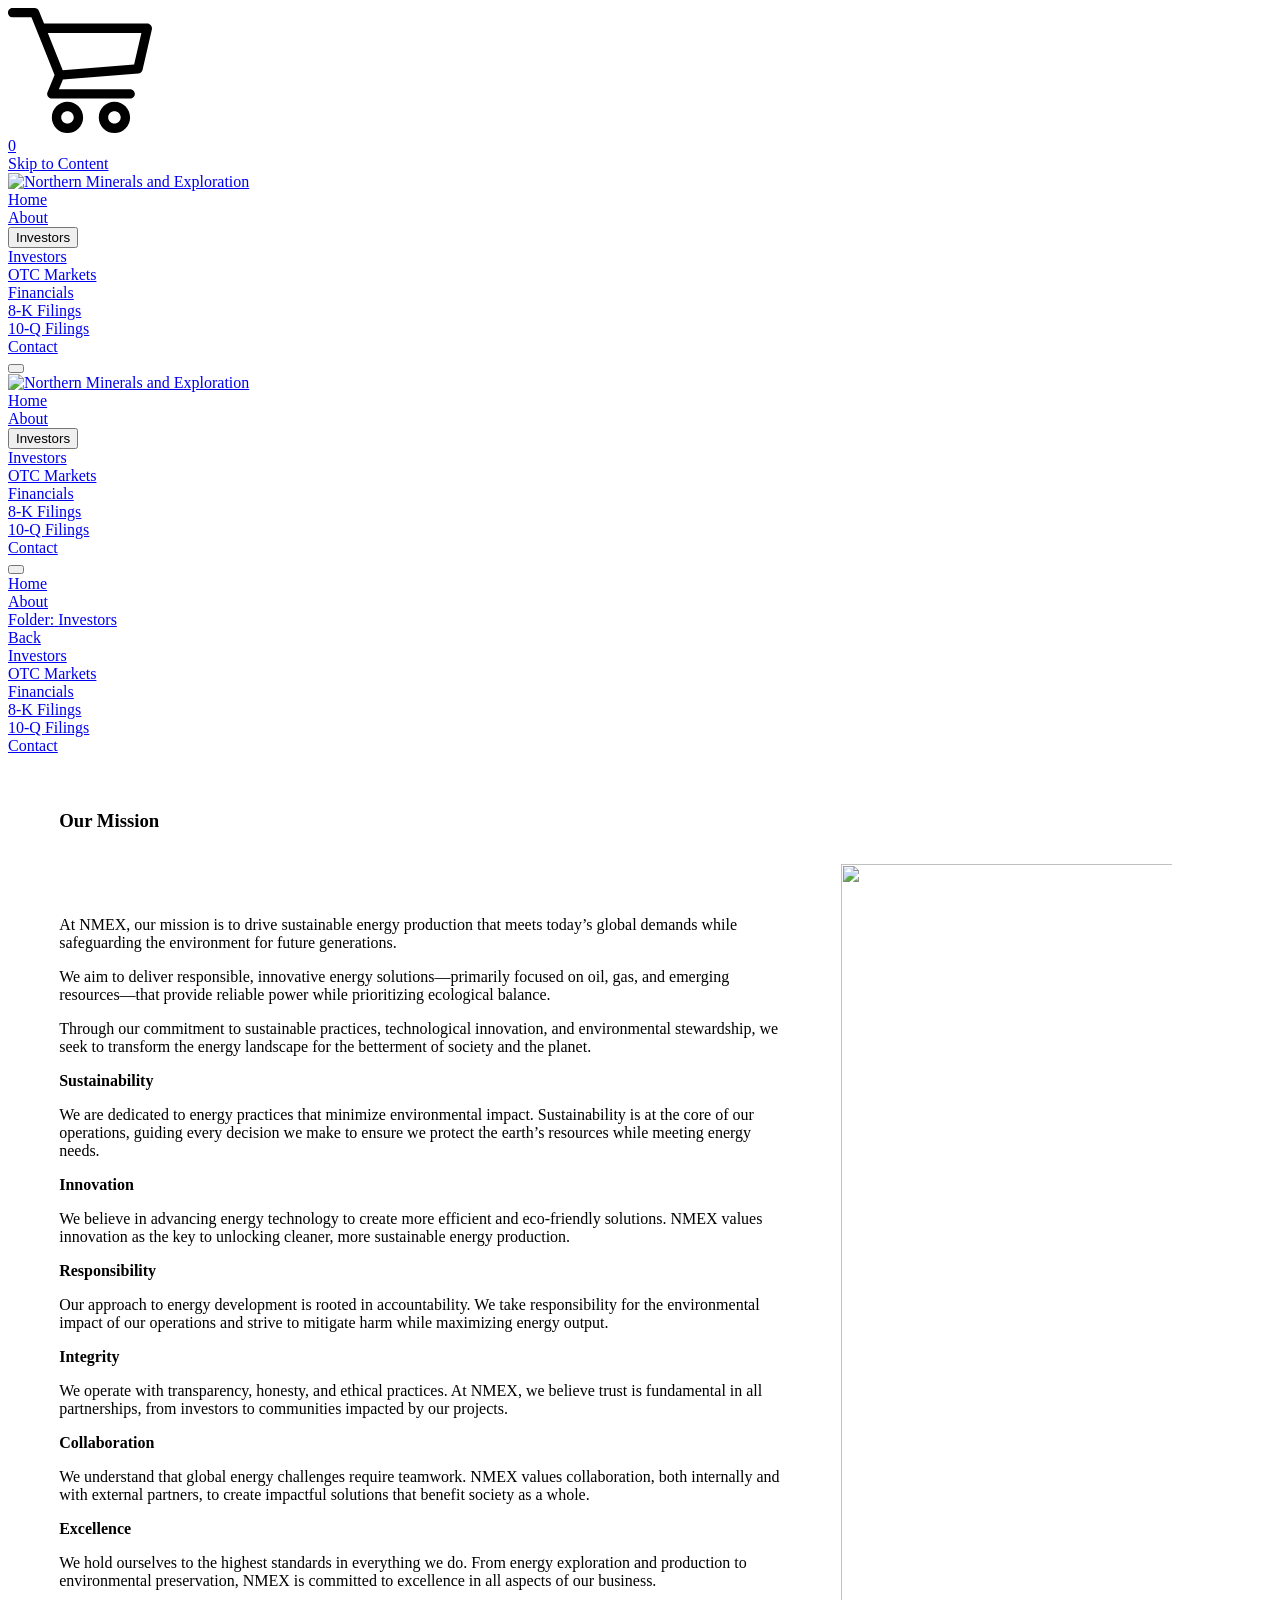
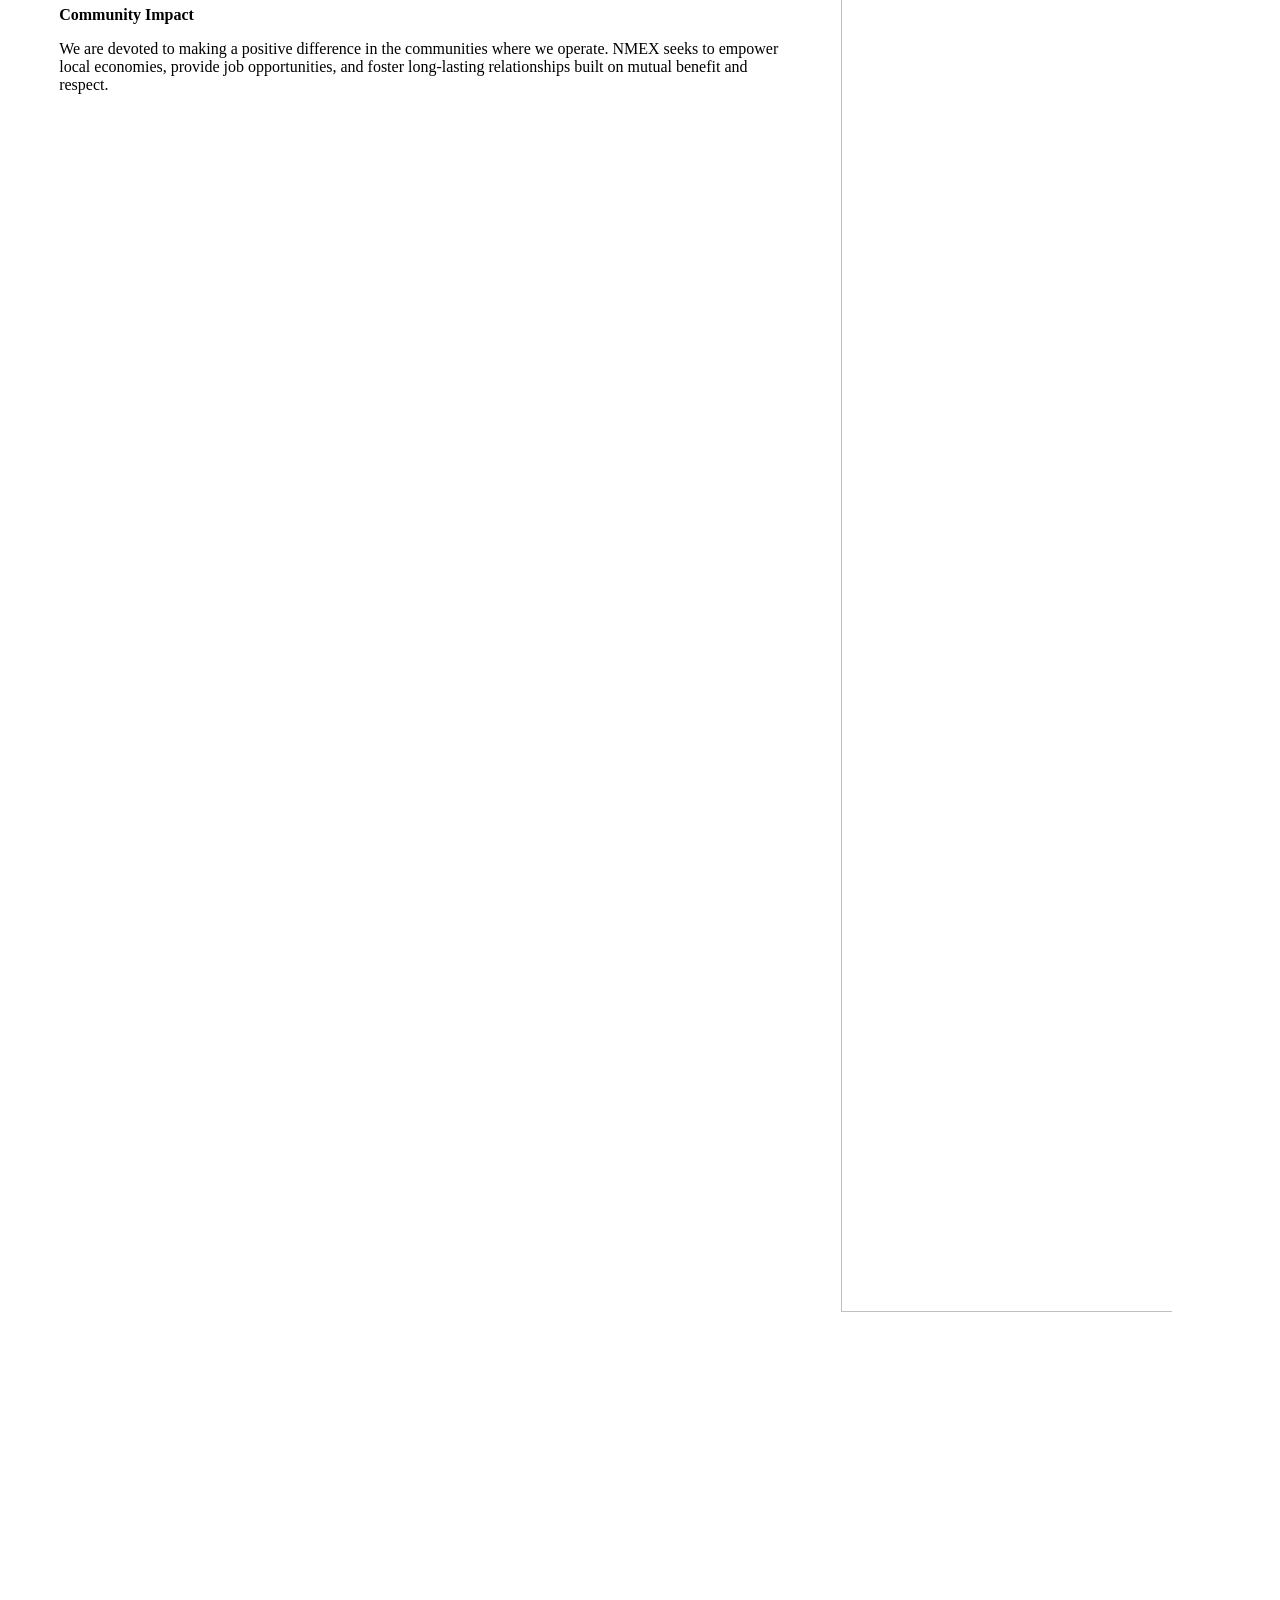
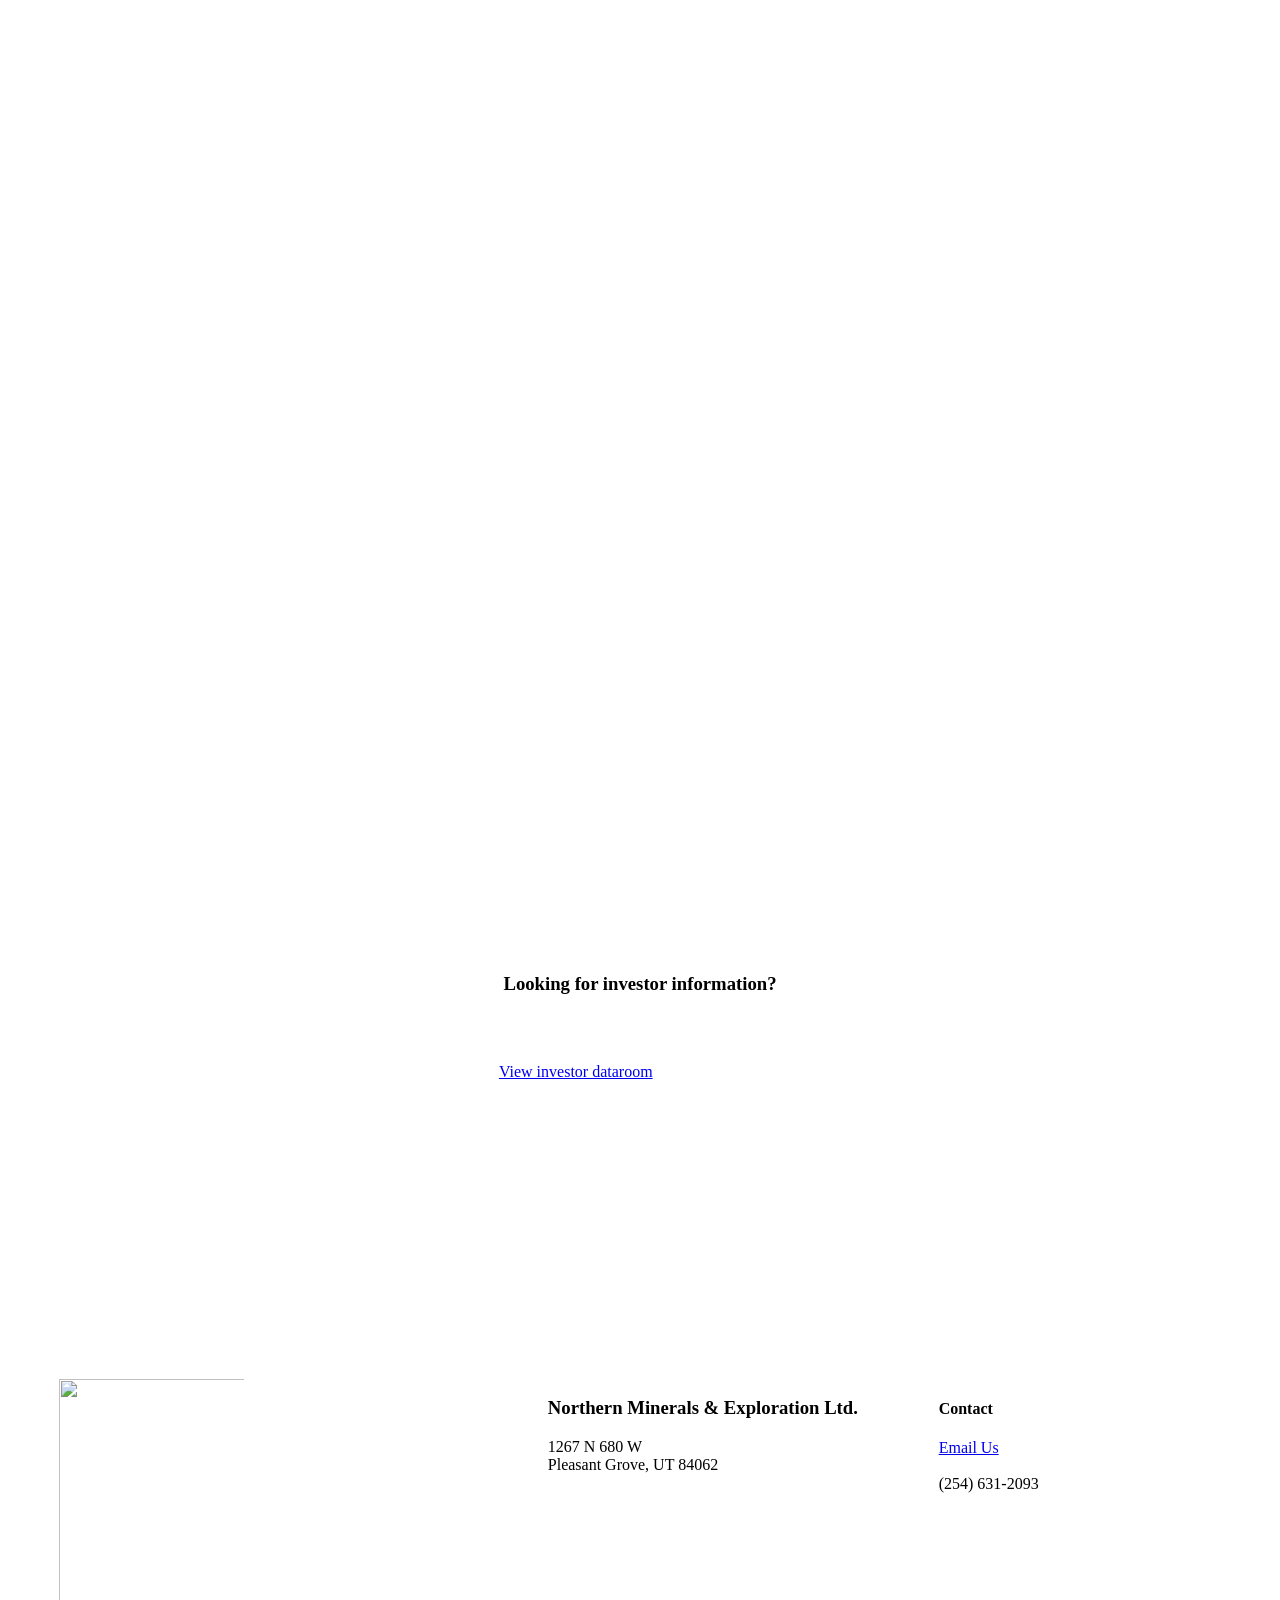
==== about.html @ 38fc2f66 "First commit" ====
<!doctype html>
<html xmlns:og="http://opengraphprotocol.org/schema/" xmlns:fb="http://www.facebook.com/2008/fbml" lang="en-US"  >
  <head>
    <meta http-equiv="X-UA-Compatible" content="IE=edge,chrome=1">
    <meta name="viewport" content="width=device-width, initial-scale=1">
    <!-- This is Squarespace. --><!-- chicory-hyperboloid-29tn -->
<base href="">
<meta charset="utf-8" />
<title>About &mdash; Northern Minerals and Exploration</title>
<meta http-equiv="Accept-CH" content="Sec-CH-UA-Platform-Version, Sec-CH-UA-Model" /><link rel="icon" type="image/x-icon" href="https://assets.squarespace.com/universal/default-favicon.ico"/>
<link rel="canonical" href="about.html"/>
<meta property="og:site_name" content="Northern Minerals and Exploration"/>
<meta property="og:title" content="About &mdash; Northern Minerals and Exploration"/>
<meta property="og:url" content="https://www.northernmineralsandexploration.com/about"/>
<meta property="og:type" content="website"/>
<meta itemprop="name" content="About — Northern Minerals and Exploration"/>
<meta itemprop="url" content="https://www.northernmineralsandexploration.com/about"/>
<meta name="twitter:title" content="About — Northern Minerals and Exploration"/>
<meta name="twitter:url" content="https://www.northernmineralsandexploration.com/about"/>
<meta name="twitter:card" content="summary"/>
<meta name="description" content="" />
<link rel="preconnect" href="https://images.squarespace-cdn.com">
<link rel="preconnect" href="https://fonts.gstatic.com" crossorigin>
<link rel="stylesheet" href="https://fonts.googleapis.com/css2?family=Poppins:ital,wght@0,400;0,700;1,400;1,700&family=Manrope:ital,wght@0,500;0,700"><script type="text/javascript" crossorigin="anonymous" defer="true" nomodule="nomodule" src="https://assets.squarespace.com/@sqs/polyfiller/1.6/legacy.js"></script>
<script type="text/javascript" crossorigin="anonymous" defer="true" src="https://assets.squarespace.com/@sqs/polyfiller/1.6/modern.js"></script>
<script data-name="static-context">Static = window.Static || {}; Static.SQUARESPACE_CONTEXT = {"betaFeatureFlags":["override_block_styles","campaigns_thumbnail_layout","i18n_beta_website_locales","supports_versioned_template_assets","nested_categories","enable_form_submission_trigger","output_template_css_assets","new_stacked_index","scripts_defer","marketing_landing_page","campaigns_import_discounts","campaigns_new_image_layout_picker","enable_modernized_pdp_m3_layout_ux","member_areas_feature","enable_modernized_pdp_m3_fluid","campaigns_table_v2","commerce_product_payment_plan_editing","contacts_and_campaigns_redesign","campaigns_discount_section_in_blasts","marketing_automations","modernized-pdp-m2-enabled","campaigns_merch_state","campaigns_discount_section_in_automations"],"facebookAppId":"314192535267336","facebookApiVersion":"v6.0","rollups":{"squarespace-announcement-bar":{"js":"//assets.squarespace.com/universal/scripts-compressed/announcement-bar-0d42d1862159c4e6-min.en-US.js"},"squarespace-audio-player":{"css":"//assets.squarespace.com/universal/styles-compressed/audio-player-b05f5197a871c566-min.en-US.css","js":"//assets.squarespace.com/universal/scripts-compressed/audio-player-5b804831f1e69672-min.en-US.js"},"squarespace-blog-collection-list":{"css":"//assets.squarespace.com/universal/styles-compressed/blog-collection-list-b4046463b72f34e2-min.en-US.css","js":"//assets.squarespace.com/universal/scripts-compressed/blog-collection-list-d5bd5d2a1524b858-min.en-US.js"},"squarespace-calendar-block-renderer":{"css":"//assets.squarespace.com/universal/styles-compressed/calendar-block-renderer-c3fef2a497c8e56b-min.en-US.css","js":"//assets.squarespace.com/universal/scripts-compressed/calendar-block-renderer-eb449d66ffd023be-min.en-US.js"},"squarespace-chartjs-helpers":{"css":"//assets.squarespace.com/universal/styles-compressed/chartjs-helpers-96b256171ee039c1-min.en-US.css","js":"//assets.squarespace.com/universal/scripts-compressed/chartjs-helpers-0f6610ea3f198027-min.en-US.js"},"squarespace-comments":{"css":"//assets.squarespace.com/universal/styles-compressed/comments-1909adba615d1267-min.en-US.css","js":"//assets.squarespace.com/universal/scripts-compressed/comments-22e133c4dc8842c4-min.en-US.js"},"squarespace-custom-css-popup":{"css":"//assets.squarespace.com/universal/styles-compressed/custom-css-popup-f387ac693a6f379a-min.en-US.css","js":"//assets.squarespace.com/universal/scripts-compressed/custom-css-popup-c462f0abc4c9779c-min.en-US.js"},"squarespace-dialog":{"css":"//assets.squarespace.com/universal/styles-compressed/dialog-86aacd645d83874c-min.en-US.css","js":"//assets.squarespace.com/universal/scripts-compressed/dialog-f53da749b97dee38-min.en-US.js"},"squarespace-events-collection":{"css":"//assets.squarespace.com/universal/styles-compressed/events-collection-c3fef2a497c8e56b-min.en-US.css","js":"//assets.squarespace.com/universal/scripts-compressed/events-collection-36e982b07d060c96-min.en-US.js"},"squarespace-form-rendering-utils":{"js":"//assets.squarespace.com/universal/scripts-compressed/form-rendering-utils-2034576bee2ca374-min.en-US.js"},"squarespace-forms":{"css":"//assets.squarespace.com/universal/styles-compressed/forms-0afd3c6ac30bbab1-min.en-US.css","js":"//assets.squarespace.com/universal/scripts-compressed/forms-93a072eb173475ab-min.en-US.js"},"squarespace-gallery-collection-list":{"css":"//assets.squarespace.com/universal/styles-compressed/gallery-collection-list-b4046463b72f34e2-min.en-US.css","js":"//assets.squarespace.com/universal/scripts-compressed/gallery-collection-list-9f7aecddb0723bd7-min.en-US.js"},"squarespace-image-zoom":{"css":"//assets.squarespace.com/universal/styles-compressed/image-zoom-b4046463b72f34e2-min.en-US.css","js":"//assets.squarespace.com/universal/scripts-compressed/image-zoom-52dbe9048953f4ac-min.en-US.js"},"squarespace-pinterest":{"css":"//assets.squarespace.com/universal/styles-compressed/pinterest-b4046463b72f34e2-min.en-US.css","js":"//assets.squarespace.com/universal/scripts-compressed/pinterest-62ef3cd44d2c3736-min.en-US.js"},"squarespace-popup-overlay":{"css":"//assets.squarespace.com/universal/styles-compressed/popup-overlay-b742b752f5880972-min.en-US.css","js":"//assets.squarespace.com/universal/scripts-compressed/popup-overlay-b63a4b86cd036d89-min.en-US.js"},"squarespace-product-quick-view":{"css":"//assets.squarespace.com/universal/styles-compressed/product-quick-view-0afd3c6ac30bbab1-min.en-US.css","js":"//assets.squarespace.com/universal/scripts-compressed/product-quick-view-e45ff32cd19a63a1-min.en-US.js"},"squarespace-products-collection-item-v2":{"css":"//assets.squarespace.com/universal/styles-compressed/products-collection-item-v2-b4046463b72f34e2-min.en-US.css","js":"//assets.squarespace.com/universal/scripts-compressed/products-collection-item-v2-c2ab0e31b1585540-min.en-US.js"},"squarespace-products-collection-list-v2":{"css":"//assets.squarespace.com/universal/styles-compressed/products-collection-list-v2-b4046463b72f34e2-min.en-US.css","js":"//assets.squarespace.com/universal/scripts-compressed/products-collection-list-v2-c476cb19fc080a16-min.en-US.js"},"squarespace-search-page":{"css":"//assets.squarespace.com/universal/styles-compressed/search-page-90a67fc09b9b32c6-min.en-US.css","js":"//assets.squarespace.com/universal/scripts-compressed/search-page-ceba448b3f1e31a7-min.en-US.js"},"squarespace-search-preview":{"js":"//assets.squarespace.com/universal/scripts-compressed/search-preview-5f4cebfd0bfdcca2-min.en-US.js"},"squarespace-simple-liking":{"css":"//assets.squarespace.com/universal/styles-compressed/simple-liking-701bf8bbc05ec6aa-min.en-US.css","js":"//assets.squarespace.com/universal/scripts-compressed/simple-liking-a5d16f553c1269c6-min.en-US.js"},"squarespace-social-buttons":{"css":"//assets.squarespace.com/universal/styles-compressed/social-buttons-95032e5fa98e47a5-min.en-US.css","js":"//assets.squarespace.com/universal/scripts-compressed/social-buttons-47746ee59e9cf20f-min.en-US.js"},"squarespace-tourdates":{"css":"//assets.squarespace.com/universal/styles-compressed/tourdates-b4046463b72f34e2-min.en-US.css","js":"//assets.squarespace.com/universal/scripts-compressed/tourdates-20b473f1d1e43c1d-min.en-US.js"},"squarespace-website-overlays-manager":{"css":"//assets.squarespace.com/universal/styles-compressed/website-overlays-manager-07ea5a4e004e6710-min.en-US.css","js":"//assets.squarespace.com/universal/scripts-compressed/website-overlays-manager-62ad7f8ae9b90855-min.en-US.js"}},"pageType":2,"website":{"id":"66ec58be18a2627b0cc441a0","captchaSettings":{"enabledForDonations":false},"cloneable":false,"contentModifiedOn":1726768631908,"formattingLocale":"en-US","fullSiteTitle":"About \u2014 Northern Minerals and Exploration","identifier":"chicory-hyperboloid-29tn","imageMetadataProcessingEnabled":false,"isHstsEnabled":true,"language":"en-US","location":{},"logoImageId":"66fdac9ecc205c594be2e46f","primaryDomain":"www.northernmineralsandexploration.com","screenshotId":"00bce755cc8744d9af414bc3bd02abe5088a3a8947c8690e238c19d76e3d2222","shareButtonOptions":{"2":true,"7":true,"4":true,"8":true,"6":true,"3":true,"1":true},"showOwnerLogin":false,"siteStatus":{},"siteTitle":"Northern Minerals and Exploration","sslSetting":3,"timeZone":"America/Chicago","translationLocale":"en-US","typekitId":"","websiteType":4,"hasBeenCloneable":false,"statsMigrated":false,"authenticUrl":"https://www.northernmineralsandexploration.com","baseUrl":"https://www.northernmineralsandexploration.com","internalUrl":"https://chicory-hyperboloid-29tn.squarespace.com","logoImageUrl":"//images.squarespace-cdn.com/content/v1/66ec58be18a2627b0cc441a0/7cdf3689-2d57-4c66-9e98-3f9cdcca025f/NMEX_Logo-1.png","machineTimeZoneOffset":-18000000,"timeZoneAbbr":"CDT","timeZoneOffset":-18000000},"websiteSettings":{"id":"66ec58be18a2627b0cc441a3","websiteId":"66ec58be18a2627b0cc441a0","subjects":[],"country":"US","state":"TX","simpleLikingEnabled":true,"mobileInfoBarSettings":{"isContactEmailEnabled":false,"isContactPhoneNumberEnabled":false,"isLocationEnabled":false,"isBusinessHoursEnabled":false},"announcementBarSettings":{},"commentLikesAllowed":true,"commentAnonAllowed":true,"commentThreaded":true,"commentApprovalRequired":false,"commentAvatarsOn":true,"commentSortType":2,"commentFlagThreshold":0,"commentFlagsAllowed":true,"commentEnableByDefault":true,"commentDisableAfterDaysDefault":0,"disqusShortname":"","commentsEnabled":false,"businessHours":{},"storeSettings":{"returnPolicy":null,"termsOfService":null,"privacyPolicy":null,"expressCheckout":false,"continueShoppingLinkUrl":"/","useLightCart":false,"showNoteField":false,"shippingCountryDefaultValue":"US","billToShippingDefaultValue":false,"showShippingPhoneNumber":true,"isShippingPhoneRequired":false,"showBillingPhoneNumber":true,"isBillingPhoneRequired":false,"currenciesSupported":["USD","CAD","GBP","AUD","EUR","CHF","NOK","SEK","DKK","NZD","SGD","MXN","HKD","CZK","ILS","MYR","RUB","PHP","PLN","THB","BRL","ARS","COP","IDR","INR","JPY","ZAR"],"defaultCurrency":"USD","selectedCurrency":"USD","measurementStandard":1,"showCustomCheckoutForm":false,"checkoutPageMarketingOptInEnabled":true,"enableMailingListOptInByDefault":false,"sameAsRetailLocation":false,"merchandisingSettings":{"scarcityEnabledOnProductItems":false,"scarcityEnabledOnProductBlocks":false,"scarcityMessageType":"DEFAULT_SCARCITY_MESSAGE","scarcityThreshold":10,"multipleQuantityAllowedForServices":true,"restockNotificationsEnabled":false,"restockNotificationsSuccessText":"","restockNotificationsMailingListSignUpEnabled":false,"relatedProductsEnabled":false,"relatedProductsOrdering":"random","soldOutVariantsDropdownDisabled":false,"productComposerOptedIn":false,"productComposerABTestOptedOut":false,"productReviewsEnabled":false},"minimumOrderSubtotalEnabled":false,"minimumOrderSubtotal":{"currency":"USD","value":"0.00"},"addToCartConfirmationType":2,"isLive":false,"multipleQuantityAllowedForServices":true},"useEscapeKeyToLogin":false,"ssBadgeType":1,"ssBadgePosition":4,"ssBadgeVisibility":1,"ssBadgeDevices":1,"pinterestOverlayOptions":{"mode":"disabled"},"userAccountsSettings":{"loginAllowed":true,"signupAllowed":true}},"cookieSettings":{"isCookieBannerEnabled":false,"isRestrictiveCookiePolicyEnabled":false,"cookieBannerText":"","cookieBannerTheme":"","cookieBannerVariant":"","cookieBannerPosition":"","cookieBannerCtaVariant":"","cookieBannerCtaText":"","cookieBannerAcceptType":"OPT_IN","cookieBannerOptOutCtaText":"","cookieBannerHasOptOut":false,"cookieBannerHasManageCookies":true,"cookieBannerManageCookiesLabel":"","cookieBannerSavedPreferencesText":"","cookieBannerSavedPreferencesLayout":"PILL"},"websiteCloneable":false,"collection":{"title":"About","id":"66ec59245e7dbf18fe099b24","fullUrl":"/about","type":10,"permissionType":1},"subscribed":false,"appDomain":"squarespace.com","templateTweakable":true,"tweakJSON":{"form-use-theme-colors":"true","header-logo-height":"115px","header-mobile-logo-max-height":"30px","header-vert-padding":"2vw","header-width":"Inset","maxPageWidth":"1400px","mobile-header-vert-padding":"6vw","pagePadding":"4vw","tweak-blog-alternating-side-by-side-image-aspect-ratio":"1:1 Square","tweak-blog-alternating-side-by-side-image-spacing":"6%","tweak-blog-alternating-side-by-side-meta-spacing":"20px","tweak-blog-alternating-side-by-side-primary-meta":"Categories","tweak-blog-alternating-side-by-side-read-more-spacing":"20px","tweak-blog-alternating-side-by-side-secondary-meta":"Date","tweak-blog-basic-grid-columns":"3","tweak-blog-basic-grid-image-aspect-ratio":"3:2 Standard","tweak-blog-basic-grid-image-spacing":"35px","tweak-blog-basic-grid-meta-spacing":"25px","tweak-blog-basic-grid-primary-meta":"Categories","tweak-blog-basic-grid-read-more-spacing":"20px","tweak-blog-basic-grid-secondary-meta":"Date","tweak-blog-item-custom-width":"50","tweak-blog-item-show-author-profile":"false","tweak-blog-item-width":"Medium","tweak-blog-masonry-columns":"2","tweak-blog-masonry-horizontal-spacing":"30px","tweak-blog-masonry-image-spacing":"20px","tweak-blog-masonry-meta-spacing":"20px","tweak-blog-masonry-primary-meta":"Categories","tweak-blog-masonry-read-more-spacing":"20px","tweak-blog-masonry-secondary-meta":"Date","tweak-blog-masonry-vertical-spacing":"30px","tweak-blog-side-by-side-image-aspect-ratio":"1:1 Square","tweak-blog-side-by-side-image-spacing":"6%","tweak-blog-side-by-side-meta-spacing":"20px","tweak-blog-side-by-side-primary-meta":"Categories","tweak-blog-side-by-side-read-more-spacing":"20px","tweak-blog-side-by-side-secondary-meta":"Date","tweak-blog-single-column-image-spacing":"50px","tweak-blog-single-column-meta-spacing":"30px","tweak-blog-single-column-primary-meta":"Categories","tweak-blog-single-column-read-more-spacing":"15px","tweak-blog-single-column-secondary-meta":"Date","tweak-events-stacked-show-thumbnails":"true","tweak-events-stacked-thumbnail-size":"3:2 Standard","tweak-fixed-header":"false","tweak-fixed-header-style":"Basic","tweak-global-animations-animation-curve":"ease","tweak-global-animations-animation-delay":"0.1s","tweak-global-animations-animation-duration":"0.1s","tweak-global-animations-animation-style":"fade","tweak-global-animations-animation-type":"none","tweak-global-animations-complexity-level":"detailed","tweak-global-animations-enabled":"false","tweak-portfolio-grid-basic-custom-height":"50","tweak-portfolio-grid-overlay-custom-height":"50","tweak-portfolio-hover-follow-acceleration":"10%","tweak-portfolio-hover-follow-animation-duration":"Fast","tweak-portfolio-hover-follow-animation-type":"Fade","tweak-portfolio-hover-follow-delimiter":"Bullet","tweak-portfolio-hover-follow-front":"false","tweak-portfolio-hover-follow-layout":"Inline","tweak-portfolio-hover-follow-size":"50","tweak-portfolio-hover-follow-text-spacing-x":"1.5","tweak-portfolio-hover-follow-text-spacing-y":"1.5","tweak-portfolio-hover-static-animation-duration":"Fast","tweak-portfolio-hover-static-animation-type":"Fade","tweak-portfolio-hover-static-delimiter":"Hyphen","tweak-portfolio-hover-static-front":"true","tweak-portfolio-hover-static-layout":"Inline","tweak-portfolio-hover-static-size":"50","tweak-portfolio-hover-static-text-spacing-x":"1.5","tweak-portfolio-hover-static-text-spacing-y":"1.5","tweak-portfolio-index-background-animation-duration":"Medium","tweak-portfolio-index-background-animation-type":"Fade","tweak-portfolio-index-background-custom-height":"50","tweak-portfolio-index-background-delimiter":"None","tweak-portfolio-index-background-height":"Large","tweak-portfolio-index-background-horizontal-alignment":"Center","tweak-portfolio-index-background-link-format":"Stacked","tweak-portfolio-index-background-persist":"false","tweak-portfolio-index-background-vertical-alignment":"Middle","tweak-portfolio-index-background-width":"Full","tweak-transparent-header":"true"},"templateId":"5c5a519771c10ba3470d8101","templateVersion":"7.1","pageFeatures":[1,2,4],"gmRenderKey":"QUl6YVN5Q0JUUk9xNkx1dkZfSUUxcjQ2LVQ0QWVUU1YtMGQ3bXk4","templateScriptsRootUrl":"https://static1.squarespace.com/static/vta/5c5a519771c10ba3470d8101/scripts/","impersonatedSession":false,"tzData":{"zones":[[-360,"US","C%sT",null]],"rules":{"US":[[1967,2006,null,"Oct","lastSun","2:00","0","S"],[1987,2006,null,"Apr","Sun>=1","2:00","1:00","D"],[2007,"max",null,"Mar","Sun>=8","2:00","1:00","D"],[2007,"max",null,"Nov","Sun>=1","2:00","0","S"]]}},"showAnnouncementBar":false,"recaptchaEnterpriseContext":{"recaptchaEnterpriseSiteKey":"6LdDFQwjAAAAAPigEvvPgEVbb7QBm-TkVJdDTlAv"},"i18nContext":{"timeZoneData":{"id":"America/Chicago","name":"Central Time"}},"env":"PRODUCTION","visitorFormContext":{"formFieldFormats":{"initialPhoneFormat":{"id":0,"type":"PHONE_NUMBER","country":"US","labelLocale":"en-US","fields":[{"type":"SEPARATOR","label":"(","identifier":"LeftParen","length":0,"required":false,"metadata":{}},{"type":"FIELD","label":"1","identifier":"1","length":3,"required":false,"metadata":{}},{"type":"SEPARATOR","label":")","identifier":"RightParen","length":0,"required":false,"metadata":{}},{"type":"SEPARATOR","label":" ","identifier":"Space","length":0,"required":false,"metadata":{}},{"type":"FIELD","label":"2","identifier":"2","length":3,"required":false,"metadata":{}},{"type":"SEPARATOR","label":"-","identifier":"Dash","length":0,"required":false,"metadata":{}},{"type":"FIELD","label":"3","identifier":"3","length":14,"required":false,"metadata":{}}]},"initialNameOrder":"GIVEN_FIRST","initialAddressFormat":{"id":0,"type":"ADDRESS","country":"US","labelLocale":"en","fields":[{"type":"FIELD","label":"Address Line 1","identifier":"Line1","length":0,"required":true,"metadata":{"autocomplete":"address-line1"}},{"type":"SEPARATOR","label":"\n","identifier":"Newline","length":0,"required":false,"metadata":{}},{"type":"FIELD","label":"Address Line 2","identifier":"Line2","length":0,"required":false,"metadata":{"autocomplete":"address-line2"}},{"type":"SEPARATOR","label":"\n","identifier":"Newline","length":0,"required":false,"metadata":{}},{"type":"FIELD","label":"City","identifier":"City","length":0,"required":true,"metadata":{"autocomplete":"address-level2"}},{"type":"SEPARATOR","label":",","identifier":"Comma","length":0,"required":false,"metadata":{}},{"type":"SEPARATOR","label":" ","identifier":"Space","length":0,"required":false,"metadata":{}},{"type":"FIELD","label":"State","identifier":"State","length":0,"required":true,"metadata":{"autocomplete":"address-level1"}},{"type":"SEPARATOR","label":" ","identifier":"Space","length":0,"required":false,"metadata":{}},{"type":"FIELD","label":"ZIP Code","identifier":"Zip","length":0,"required":true,"metadata":{"autocomplete":"postal-code"}}]},"countries":[{"name":"Afghanistan","code":"AF","phoneCode":"+93"},{"name":"\u00C5land Islands","code":"AX","phoneCode":"+358"},{"name":"Albania","code":"AL","phoneCode":"+355"},{"name":"Algeria","code":"DZ","phoneCode":"+213"},{"name":"American Samoa","code":"AS","phoneCode":"+1"},{"name":"Andorra","code":"AD","phoneCode":"+376"},{"name":"Angola","code":"AO","phoneCode":"+244"},{"name":"Anguilla","code":"AI","phoneCode":"+1"},{"name":"Antigua & Barbuda","code":"AG","phoneCode":"+1"},{"name":"Argentina","code":"AR","phoneCode":"+54"},{"name":"Armenia","code":"AM","phoneCode":"+374"},{"name":"Aruba","code":"AW","phoneCode":"+297"},{"name":"Ascension Island","code":"AC","phoneCode":"+247"},{"name":"Australia","code":"AU","phoneCode":"+61"},{"name":"Austria","code":"AT","phoneCode":"+43"},{"name":"Azerbaijan","code":"AZ","phoneCode":"+994"},{"name":"Bahamas","code":"BS","phoneCode":"+1"},{"name":"Bahrain","code":"BH","phoneCode":"+973"},{"name":"Bangladesh","code":"BD","phoneCode":"+880"},{"name":"Barbados","code":"BB","phoneCode":"+1"},{"name":"Belarus","code":"BY","phoneCode":"+375"},{"name":"Belgium","code":"BE","phoneCode":"+32"},{"name":"Belize","code":"BZ","phoneCode":"+501"},{"name":"Benin","code":"BJ","phoneCode":"+229"},{"name":"Bermuda","code":"BM","phoneCode":"+1"},{"name":"Bhutan","code":"BT","phoneCode":"+975"},{"name":"Bolivia","code":"BO","phoneCode":"+591"},{"name":"Bosnia & Herzegovina","code":"BA","phoneCode":"+387"},{"name":"Botswana","code":"BW","phoneCode":"+267"},{"name":"Brazil","code":"BR","phoneCode":"+55"},{"name":"British Indian Ocean Territory","code":"IO","phoneCode":"+246"},{"name":"British Virgin Islands","code":"VG","phoneCode":"+1"},{"name":"Brunei","code":"BN","phoneCode":"+673"},{"name":"Bulgaria","code":"BG","phoneCode":"+359"},{"name":"Burkina Faso","code":"BF","phoneCode":"+226"},{"name":"Burundi","code":"BI","phoneCode":"+257"},{"name":"Cambodia","code":"KH","phoneCode":"+855"},{"name":"Cameroon","code":"CM","phoneCode":"+237"},{"name":"Canada","code":"CA","phoneCode":"+1"},{"name":"Cape Verde","code":"CV","phoneCode":"+238"},{"name":"Caribbean Netherlands","code":"BQ","phoneCode":"+599"},{"name":"Cayman Islands","code":"KY","phoneCode":"+1"},{"name":"Central African Republic","code":"CF","phoneCode":"+236"},{"name":"Chad","code":"TD","phoneCode":"+235"},{"name":"Chile","code":"CL","phoneCode":"+56"},{"name":"China","code":"CN","phoneCode":"+86"},{"name":"Christmas Island","code":"CX","phoneCode":"+61"},{"name":"Cocos (Keeling) Islands","code":"CC","phoneCode":"+61"},{"name":"Colombia","code":"CO","phoneCode":"+57"},{"name":"Comoros","code":"KM","phoneCode":"+269"},{"name":"Congo - Brazzaville","code":"CG","phoneCode":"+242"},{"name":"Congo - Kinshasa","code":"CD","phoneCode":"+243"},{"name":"Cook Islands","code":"CK","phoneCode":"+682"},{"name":"Costa Rica","code":"CR","phoneCode":"+506"},{"name":"C\u00F4te d\u2019Ivoire","code":"CI","phoneCode":"+225"},{"name":"Croatia","code":"HR","phoneCode":"+385"},{"name":"Cuba","code":"CU","phoneCode":"+53"},{"name":"Cura\u00E7ao","code":"CW","phoneCode":"+599"},{"name":"Cyprus","code":"CY","phoneCode":"+357"},{"name":"Czechia","code":"CZ","phoneCode":"+420"},{"name":"Denmark","code":"DK","phoneCode":"+45"},{"name":"Djibouti","code":"DJ","phoneCode":"+253"},{"name":"Dominica","code":"DM","phoneCode":"+1"},{"name":"Dominican Republic","code":"DO","phoneCode":"+1"},{"name":"Ecuador","code":"EC","phoneCode":"+593"},{"name":"Egypt","code":"EG","phoneCode":"+20"},{"name":"El Salvador","code":"SV","phoneCode":"+503"},{"name":"Equatorial Guinea","code":"GQ","phoneCode":"+240"},{"name":"Eritrea","code":"ER","phoneCode":"+291"},{"name":"Estonia","code":"EE","phoneCode":"+372"},{"name":"Eswatini","code":"SZ","phoneCode":"+268"},{"name":"Ethiopia","code":"ET","phoneCode":"+251"},{"name":"Falkland Islands","code":"FK","phoneCode":"+500"},{"name":"Faroe Islands","code":"FO","phoneCode":"+298"},{"name":"Fiji","code":"FJ","phoneCode":"+679"},{"name":"Finland","code":"FI","phoneCode":"+358"},{"name":"France","code":"FR","phoneCode":"+33"},{"name":"French Guiana","code":"GF","phoneCode":"+594"},{"name":"French Polynesia","code":"PF","phoneCode":"+689"},{"name":"Gabon","code":"GA","phoneCode":"+241"},{"name":"Gambia","code":"GM","phoneCode":"+220"},{"name":"Georgia","code":"GE","phoneCode":"+995"},{"name":"Germany","code":"DE","phoneCode":"+49"},{"name":"Ghana","code":"GH","phoneCode":"+233"},{"name":"Gibraltar","code":"GI","phoneCode":"+350"},{"name":"Greece","code":"GR","phoneCode":"+30"},{"name":"Greenland","code":"GL","phoneCode":"+299"},{"name":"Grenada","code":"GD","phoneCode":"+1"},{"name":"Guadeloupe","code":"GP","phoneCode":"+590"},{"name":"Guam","code":"GU","phoneCode":"+1"},{"name":"Guatemala","code":"GT","phoneCode":"+502"},{"name":"Guernsey","code":"GG","phoneCode":"+44"},{"name":"Guinea","code":"GN","phoneCode":"+224"},{"name":"Guinea-Bissau","code":"GW","phoneCode":"+245"},{"name":"Guyana","code":"GY","phoneCode":"+592"},{"name":"Haiti","code":"HT","phoneCode":"+509"},{"name":"Honduras","code":"HN","phoneCode":"+504"},{"name":"Hong Kong SAR China","code":"HK","phoneCode":"+852"},{"name":"Hungary","code":"HU","phoneCode":"+36"},{"name":"Iceland","code":"IS","phoneCode":"+354"},{"name":"India","code":"IN","phoneCode":"+91"},{"name":"Indonesia","code":"ID","phoneCode":"+62"},{"name":"Iran","code":"IR","phoneCode":"+98"},{"name":"Iraq","code":"IQ","phoneCode":"+964"},{"name":"Ireland","code":"IE","phoneCode":"+353"},{"name":"Isle of Man","code":"IM","phoneCode":"+44"},{"name":"Israel","code":"IL","phoneCode":"+972"},{"name":"Italy","code":"IT","phoneCode":"+39"},{"name":"Jamaica","code":"JM","phoneCode":"+1"},{"name":"Japan","code":"JP","phoneCode":"+81"},{"name":"Jersey","code":"JE","phoneCode":"+44"},{"name":"Jordan","code":"JO","phoneCode":"+962"},{"name":"Kazakhstan","code":"KZ","phoneCode":"+7"},{"name":"Kenya","code":"KE","phoneCode":"+254"},{"name":"Kiribati","code":"KI","phoneCode":"+686"},{"name":"Kosovo","code":"XK","phoneCode":"+383"},{"name":"Kuwait","code":"KW","phoneCode":"+965"},{"name":"Kyrgyzstan","code":"KG","phoneCode":"+996"},{"name":"Laos","code":"LA","phoneCode":"+856"},{"name":"Latvia","code":"LV","phoneCode":"+371"},{"name":"Lebanon","code":"LB","phoneCode":"+961"},{"name":"Lesotho","code":"LS","phoneCode":"+266"},{"name":"Liberia","code":"LR","phoneCode":"+231"},{"name":"Libya","code":"LY","phoneCode":"+218"},{"name":"Liechtenstein","code":"LI","phoneCode":"+423"},{"name":"Lithuania","code":"LT","phoneCode":"+370"},{"name":"Luxembourg","code":"LU","phoneCode":"+352"},{"name":"Macao SAR China","code":"MO","phoneCode":"+853"},{"name":"Madagascar","code":"MG","phoneCode":"+261"},{"name":"Malawi","code":"MW","phoneCode":"+265"},{"name":"Malaysia","code":"MY","phoneCode":"+60"},{"name":"Maldives","code":"MV","phoneCode":"+960"},{"name":"Mali","code":"ML","phoneCode":"+223"},{"name":"Malta","code":"MT","phoneCode":"+356"},{"name":"Marshall Islands","code":"MH","phoneCode":"+692"},{"name":"Martinique","code":"MQ","phoneCode":"+596"},{"name":"Mauritania","code":"MR","phoneCode":"+222"},{"name":"Mauritius","code":"MU","phoneCode":"+230"},{"name":"Mayotte","code":"YT","phoneCode":"+262"},{"name":"Mexico","code":"MX","phoneCode":"+52"},{"name":"Micronesia","code":"FM","phoneCode":"+691"},{"name":"Moldova","code":"MD","phoneCode":"+373"},{"name":"Monaco","code":"MC","phoneCode":"+377"},{"name":"Mongolia","code":"MN","phoneCode":"+976"},{"name":"Montenegro","code":"ME","phoneCode":"+382"},{"name":"Montserrat","code":"MS","phoneCode":"+1"},{"name":"Morocco","code":"MA","phoneCode":"+212"},{"name":"Mozambique","code":"MZ","phoneCode":"+258"},{"name":"Myanmar (Burma)","code":"MM","phoneCode":"+95"},{"name":"Namibia","code":"NA","phoneCode":"+264"},{"name":"Nauru","code":"NR","phoneCode":"+674"},{"name":"Nepal","code":"NP","phoneCode":"+977"},{"name":"Netherlands","code":"NL","phoneCode":"+31"},{"name":"New Caledonia","code":"NC","phoneCode":"+687"},{"name":"New Zealand","code":"NZ","phoneCode":"+64"},{"name":"Nicaragua","code":"NI","phoneCode":"+505"},{"name":"Niger","code":"NE","phoneCode":"+227"},{"name":"Nigeria","code":"NG","phoneCode":"+234"},{"name":"Niue","code":"NU","phoneCode":"+683"},{"name":"Norfolk Island","code":"NF","phoneCode":"+672"},{"name":"Northern Mariana Islands","code":"MP","phoneCode":"+1"},{"name":"North Korea","code":"KP","phoneCode":"+850"},{"name":"North Macedonia","code":"MK","phoneCode":"+389"},{"name":"Norway","code":"NO","phoneCode":"+47"},{"name":"Oman","code":"OM","phoneCode":"+968"},{"name":"Pakistan","code":"PK","phoneCode":"+92"},{"name":"Palau","code":"PW","phoneCode":"+680"},{"name":"Palestinian Territories","code":"PS","phoneCode":"+970"},{"name":"Panama","code":"PA","phoneCode":"+507"},{"name":"Papua New Guinea","code":"PG","phoneCode":"+675"},{"name":"Paraguay","code":"PY","phoneCode":"+595"},{"name":"Peru","code":"PE","phoneCode":"+51"},{"name":"Philippines","code":"PH","phoneCode":"+63"},{"name":"Poland","code":"PL","phoneCode":"+48"},{"name":"Portugal","code":"PT","phoneCode":"+351"},{"name":"Puerto Rico","code":"PR","phoneCode":"+1"},{"name":"Qatar","code":"QA","phoneCode":"+974"},{"name":"R\u00E9union","code":"RE","phoneCode":"+262"},{"name":"Romania","code":"RO","phoneCode":"+40"},{"name":"Russia","code":"RU","phoneCode":"+7"},{"name":"Rwanda","code":"RW","phoneCode":"+250"},{"name":"Samoa","code":"WS","phoneCode":"+685"},{"name":"San Marino","code":"SM","phoneCode":"+378"},{"name":"S\u00E3o Tom\u00E9 & Pr\u00EDncipe","code":"ST","phoneCode":"+239"},{"name":"Saudi Arabia","code":"SA","phoneCode":"+966"},{"name":"Senegal","code":"SN","phoneCode":"+221"},{"name":"Serbia","code":"RS","phoneCode":"+381"},{"name":"Seychelles","code":"SC","phoneCode":"+248"},{"name":"Sierra Leone","code":"SL","phoneCode":"+232"},{"name":"Singapore","code":"SG","phoneCode":"+65"},{"name":"Sint Maarten","code":"SX","phoneCode":"+1"},{"name":"Slovakia","code":"SK","phoneCode":"+421"},{"name":"Slovenia","code":"SI","phoneCode":"+386"},{"name":"Solomon Islands","code":"SB","phoneCode":"+677"},{"name":"Somalia","code":"SO","phoneCode":"+252"},{"name":"South Africa","code":"ZA","phoneCode":"+27"},{"name":"South Korea","code":"KR","phoneCode":"+82"},{"name":"South Sudan","code":"SS","phoneCode":"+211"},{"name":"Spain","code":"ES","phoneCode":"+34"},{"name":"Sri Lanka","code":"LK","phoneCode":"+94"},{"name":"St. Barth\u00E9lemy","code":"BL","phoneCode":"+590"},{"name":"St. Helena","code":"SH","phoneCode":"+290"},{"name":"St. Kitts & Nevis","code":"KN","phoneCode":"+1"},{"name":"St. Lucia","code":"LC","phoneCode":"+1"},{"name":"St. Martin","code":"MF","phoneCode":"+590"},{"name":"St. Pierre & Miquelon","code":"PM","phoneCode":"+508"},{"name":"St. Vincent & Grenadines","code":"VC","phoneCode":"+1"},{"name":"Sudan","code":"SD","phoneCode":"+249"},{"name":"Suriname","code":"SR","phoneCode":"+597"},{"name":"Svalbard & Jan Mayen","code":"SJ","phoneCode":"+47"},{"name":"Sweden","code":"SE","phoneCode":"+46"},{"name":"Switzerland","code":"CH","phoneCode":"+41"},{"name":"Syria","code":"SY","phoneCode":"+963"},{"name":"Taiwan","code":"TW","phoneCode":"+886"},{"name":"Tajikistan","code":"TJ","phoneCode":"+992"},{"name":"Tanzania","code":"TZ","phoneCode":"+255"},{"name":"Thailand","code":"TH","phoneCode":"+66"},{"name":"Timor-Leste","code":"TL","phoneCode":"+670"},{"name":"Togo","code":"TG","phoneCode":"+228"},{"name":"Tokelau","code":"TK","phoneCode":"+690"},{"name":"Tonga","code":"TO","phoneCode":"+676"},{"name":"Trinidad & Tobago","code":"TT","phoneCode":"+1"},{"name":"Tristan da Cunha","code":"TA","phoneCode":"+290"},{"name":"Tunisia","code":"TN","phoneCode":"+216"},{"name":"T\u00FCrkiye","code":"TR","phoneCode":"+90"},{"name":"Turkmenistan","code":"TM","phoneCode":"+993"},{"name":"Turks & Caicos Islands","code":"TC","phoneCode":"+1"},{"name":"Tuvalu","code":"TV","phoneCode":"+688"},{"name":"U.S. Virgin Islands","code":"VI","phoneCode":"+1"},{"name":"Uganda","code":"UG","phoneCode":"+256"},{"name":"Ukraine","code":"UA","phoneCode":"+380"},{"name":"United Arab Emirates","code":"AE","phoneCode":"+971"},{"name":"United Kingdom","code":"GB","phoneCode":"+44"},{"name":"United States","code":"US","phoneCode":"+1"},{"name":"Uruguay","code":"UY","phoneCode":"+598"},{"name":"Uzbekistan","code":"UZ","phoneCode":"+998"},{"name":"Vanuatu","code":"VU","phoneCode":"+678"},{"name":"Vatican City","code":"VA","phoneCode":"+39"},{"name":"Venezuela","code":"VE","phoneCode":"+58"},{"name":"Vietnam","code":"VN","phoneCode":"+84"},{"name":"Wallis & Futuna","code":"WF","phoneCode":"+681"},{"name":"Western Sahara","code":"EH","phoneCode":"+212"},{"name":"Yemen","code":"YE","phoneCode":"+967"},{"name":"Zambia","code":"ZM","phoneCode":"+260"},{"name":"Zimbabwe","code":"ZW","phoneCode":"+263"}]},"localizedStrings":{"validation":{"noValidSelection":"A valid selection must be made.","invalidUrl":"Must be a valid URL.","stringTooLong":"Value should have a length no longer than {0}.","containsInvalidKey":"{0} contains an invalid key.","invalidTwitterUsername":"Must be a valid Twitter username.","valueOutsideRange":"Value must be in the range {0} to {1}.","invalidPassword":"Passwords should not contain whitespace.","missingRequiredSubfields":"{0} is missing required subfields: {1}","invalidCurrency":"Currency value should be formatted like 1234 or 123.99.","invalidMapSize":"Value should contain exactly {0} elements.","subfieldsRequired":"All fields in {0} are required.","formSubmissionFailed":"Form submission failed. Review the following information: {0}.","invalidCountryCode":"Country code should have an optional plus and up to 4 digits.","invalidDate":"This is not a real date.","required":"{0} is required.","invalidStringLength":"Value should be {0} characters long.","invalidEmail":"Email addresses should follow the format user@domain.com.","invalidListLength":"Value should be {0} elements long.","allEmpty":"Please fill out at least one form field.","missingRequiredQuestion":"Missing a required question.","invalidQuestion":"Contained an invalid question.","captchaFailure":"Captcha validation failed. Please try again.","stringTooShort":"Value should have a length of at least {0}.","invalid":"{0} is not valid.","formErrors":"Form Errors","containsInvalidValue":"{0} contains an invalid value.","invalidUnsignedNumber":"Numbers must contain only digits and no other characters.","invalidName":"Valid names contain only letters, numbers, spaces, ', or - characters."},"submit":"Submit","status":{"title":"{@} Block","learnMore":"Learn more"},"name":{"firstName":"First Name","lastName":"Last Name"},"lightbox":{"openForm":"Open Form"},"likert":{"agree":"Agree","stronglyDisagree":"Strongly Disagree","disagree":"Disagree","stronglyAgree":"Strongly Agree","neutral":"Neutral"},"time":{"am":"AM","second":"Second","pm":"PM","minute":"Minute","amPm":"AM/PM","hour":"Hour"},"notFound":"Form not found.","date":{"yyyy":"YYYY","year":"Year","mm":"MM","day":"Day","month":"Month","dd":"DD"},"phone":{"country":"Country","number":"Number","prefix":"Prefix","areaCode":"Area Code","line":"Line"},"submitError":"Unable to submit form. Please try again later.","address":{"stateProvince":"State/Province","country":"Country","zipPostalCode":"Zip/Postal Code","address2":"Address 2","address1":"Address 1","city":"City"},"email":{"signUp":"Sign up for news and updates"},"required":"(required)","invalidData":"Invalid form data."}}};</script><script type="text/javascript">SQUARESPACE_ROLLUPS = {};</script>
<script>(function(rollups, name) { if (!rollups[name]) { rollups[name] = {}; } rollups[name].js = ["//assets.squarespace.com/universal/scripts-compressed/visitor-site-error-reporter-fdfb276a20173335-min.en-US.js"]; })(SQUARESPACE_ROLLUPS, 'squarespace-visitor_site_error_reporter');</script>
<script crossorigin="anonymous" src="https://assets.squarespace.com/universal/scripts-compressed/visitor-site-error-reporter-fdfb276a20173335-min.en-US.js" defer ></script><script>(function(rollups, name) { if (!rollups[name]) { rollups[name] = {}; } rollups[name].js = ["//assets.squarespace.com/universal/scripts-compressed/extract-css-runtime-dc9e4d1b6788af2f-min.en-US.js"]; })(SQUARESPACE_ROLLUPS, 'squarespace-extract_css_runtime');</script>
<script crossorigin="anonymous" src="https://assets.squarespace.com/universal/scripts-compressed/extract-css-runtime-dc9e4d1b6788af2f-min.en-US.js" defer ></script><script>(function(rollups, name) { if (!rollups[name]) { rollups[name] = {}; } rollups[name].js = ["//assets.squarespace.com/universal/scripts-compressed/extract-css-moment-js-vendor-bdf89e58ccd909c7-min.en-US.js"]; })(SQUARESPACE_ROLLUPS, 'squarespace-extract_css_moment_js_vendor');</script>
<script crossorigin="anonymous" src="https://assets.squarespace.com/universal/scripts-compressed/extract-css-moment-js-vendor-bdf89e58ccd909c7-min.en-US.js" defer ></script><script>(function(rollups, name) { if (!rollups[name]) { rollups[name] = {}; } rollups[name].js = ["//assets.squarespace.com/universal/scripts-compressed/cldr-resource-pack-7809c22ce1c64b20-min.en-US.js"]; })(SQUARESPACE_ROLLUPS, 'squarespace-cldr_resource_pack');</script>
<script crossorigin="anonymous" src="https://assets.squarespace.com/universal/scripts-compressed/cldr-resource-pack-7809c22ce1c64b20-min.en-US.js" defer ></script><script>(function(rollups, name) { if (!rollups[name]) { rollups[name] = {}; } rollups[name].js = ["//assets.squarespace.com/universal/scripts-compressed/common-vendors-stable-219c33e5378d8300-min.en-US.js"]; })(SQUARESPACE_ROLLUPS, 'squarespace-common_vendors_stable');</script>
<script crossorigin="anonymous" src="https://assets.squarespace.com/universal/scripts-compressed/common-vendors-stable-219c33e5378d8300-min.en-US.js" defer ></script><script>(function(rollups, name) { if (!rollups[name]) { rollups[name] = {}; } rollups[name].js = ["//assets.squarespace.com/universal/scripts-compressed/common-vendors-f006011644dd19e2-min.en-US.js"]; })(SQUARESPACE_ROLLUPS, 'squarespace-common_vendors');</script>
<script crossorigin="anonymous" src="https://assets.squarespace.com/universal/scripts-compressed/common-vendors-f006011644dd19e2-min.en-US.js" defer ></script><script>(function(rollups, name) { if (!rollups[name]) { rollups[name] = {}; } rollups[name].js = ["//assets.squarespace.com/universal/scripts-compressed/common-fe44e424cf1b45ff-min.en-US.js"]; })(SQUARESPACE_ROLLUPS, 'squarespace-common');</script>
<script crossorigin="anonymous" src="https://assets.squarespace.com/universal/scripts-compressed/common-fe44e424cf1b45ff-min.en-US.js" defer ></script><script>(function(rollups, name) { if (!rollups[name]) { rollups[name] = {}; } rollups[name].js = ["//assets.squarespace.com/universal/scripts-compressed/user-account-core-cdcb7cd486d6c77e-min.en-US.js"]; })(SQUARESPACE_ROLLUPS, 'squarespace-user_account_core');</script>
<script crossorigin="anonymous" src="https://assets.squarespace.com/universal/scripts-compressed/user-account-core-cdcb7cd486d6c77e-min.en-US.js" defer ></script><script>(function(rollups, name) { if (!rollups[name]) { rollups[name] = {}; } rollups[name].css = ["//assets.squarespace.com/universal/styles-compressed/user-account-core-307d50f196c01a72-min.en-US.css"]; })(SQUARESPACE_ROLLUPS, 'squarespace-user_account_core');</script>
<link rel="stylesheet" type="text/css" href="https://assets.squarespace.com/universal/styles-compressed/user-account-core-307d50f196c01a72-min.en-US.css"><script>(function(rollups, name) { if (!rollups[name]) { rollups[name] = {}; } rollups[name].js = ["//assets.squarespace.com/universal/scripts-compressed/performance-ebdd8dedee2a8a9a-min.en-US.js"]; })(SQUARESPACE_ROLLUPS, 'squarespace-performance');</script>
<script crossorigin="anonymous" src="https://assets.squarespace.com/universal/scripts-compressed/performance-ebdd8dedee2a8a9a-min.en-US.js" defer ></script><link rel="stylesheet" type="text/css" href="https://definitions.sqspcdn.com/website-component-definition/static-assets/website.components.html/3f13400f-4b87-40fd-a5b9-61abff229018_673/website.components.html.styles.css"/><link rel="stylesheet" type="text/css" href="https://definitions.sqspcdn.com/website-component-definition/static-assets/website.components.button/783b5af1-0827-422b-9bd3-dafbf9025357_843/website.components.button.styles.css"/><link rel="stylesheet" type="text/css" href="https://definitions.sqspcdn.com/website-component-definition/static-assets/website.components.imageFluid/3b35a4d8-0e9e-4e83-ae5c-1bb41e2abaed_660/website.components.imageFluid.styles.css"/><script defer src="https://definitions.sqspcdn.com/website-component-definition/static-assets/website.components.imageFluid/3b35a4d8-0e9e-4e83-ae5c-1bb41e2abaed_660/website.components.imageFluid.visitor.js"></script><script defer src="https://definitions.sqspcdn.com/website-component-definition/static-assets/website.components.imageFluid/3b35a4d8-0e9e-4e83-ae5c-1bb41e2abaed_660/8018.js"></script><script defer src="https://definitions.sqspcdn.com/website-component-definition/static-assets/website.components.imageFluid/3b35a4d8-0e9e-4e83-ae5c-1bb41e2abaed_660/image-effect-liquid.js"></script><script defer src="https://definitions.sqspcdn.com/website-component-definition/static-assets/website.components.imageFluid/3b35a4d8-0e9e-4e83-ae5c-1bb41e2abaed_660/website.components.imageFluid.shared.constants.js"></script><script defer src="https://definitions.sqspcdn.com/website-component-definition/static-assets/website.components.button/783b5af1-0827-422b-9bd3-dafbf9025357_843/website.components.button.visitor.js"></script><script defer src="https://definitions.sqspcdn.com/website-component-definition/static-assets/website.components.imageFluid/3b35a4d8-0e9e-4e83-ae5c-1bb41e2abaed_660/image-effect-film-grain.js"></script><script defer src="https://definitions.sqspcdn.com/website-component-definition/static-assets/website.components.html/3f13400f-4b87-40fd-a5b9-61abff229018_673/website.components.html.visitor.js"></script><script defer src="https://definitions.sqspcdn.com/website-component-definition/static-assets/website.components.imageFluid/3b35a4d8-0e9e-4e83-ae5c-1bb41e2abaed_660/9882.js"></script><script defer src="https://definitions.sqspcdn.com/website-component-definition/static-assets/website.components.imageFluid/3b35a4d8-0e9e-4e83-ae5c-1bb41e2abaed_660/image-effect-refracted-circles.js"></script><script defer src="https://definitions.sqspcdn.com/website-component-definition/static-assets/website.components.imageFluid/3b35a4d8-0e9e-4e83-ae5c-1bb41e2abaed_660/image-effect-parallax.js"></script><script defer src="https://definitions.sqspcdn.com/website-component-definition/static-assets/website.components.imageFluid/3b35a4d8-0e9e-4e83-ae5c-1bb41e2abaed_660/748.js"></script><script defer src="https://definitions.sqspcdn.com/website-component-definition/static-assets/website.components.imageFluid/3b35a4d8-0e9e-4e83-ae5c-1bb41e2abaed_660/image-effect-refracted-lines.js"></script><script type="application/ld+json">{"url":"https://www.northernmineralsandexploration.com","name":"Northern Minerals and Exploration","image":"//images.squarespace-cdn.com/content/v1/66ec58be18a2627b0cc441a0/7cdf3689-2d57-4c66-9e98-3f9cdcca025f/NMEX_Logo-1.png","@context":"http://schema.org","@type":"WebSite"}</script><script type="application/ld+json">{"address":"","image":"https://static1.squarespace.com/static/66ec58be18a2627b0cc441a0/t/66fdac9ecc205c594be2e46f/1726768631908/","openingHours":"","@context":"http://schema.org","@type":"LocalBusiness"}</script><link rel="stylesheet" type="text/css" href="https://static1.squarespace.com/static/versioned-site-css/66ec58be18a2627b0cc441a0/21/5c5a519771c10ba3470d8101/66ec58be18a2627b0cc441a8/1796/site.css?nocustom=true"/><link rel="stylesheet" type="text/css" href="https://static1.squarespace.com/static/vta/5c5a519771c10ba3470d8101/versioned-assets/1781706603480-09QTE1KW1FL9UBTZ2CH8/static.css"/><script>Static.COOKIE_BANNER_CAPABLE = true;</script>
<!-- End of Squarespace Headers -->
    
    
  </head>

  <body
    id="collection-66ec59245e7dbf18fe099b24"
    class="
      tweak-blog-alternating-side-by-side-width-full tweak-blog-alternating-side-by-side-image-aspect-ratio-11-square tweak-blog-alternating-side-by-side-text-alignment-left tweak-blog-alternating-side-by-side-read-more-style-show tweak-blog-alternating-side-by-side-image-text-alignment-middle tweak-blog-alternating-side-by-side-delimiter-bullet tweak-blog-alternating-side-by-side-meta-position-top tweak-blog-alternating-side-by-side-primary-meta-categories tweak-blog-alternating-side-by-side-secondary-meta-date tweak-blog-alternating-side-by-side-excerpt-show image-block-poster-text-alignment-left image-block-card-content-position-center image-block-card-text-alignment-left image-block-overlap-content-position-center image-block-overlap-text-alignment-left image-block-collage-content-position-center image-block-collage-text-alignment-left image-block-stack-text-alignment-left form-use-theme-colors form-field-style-outline form-field-shape-pill form-field-border-all form-field-checkbox-type-icon form-field-checkbox-fill-outline form-field-checkbox-color-inverted form-field-checkbox-shape-rounded form-field-checkbox-layout-fit form-field-radio-type-icon form-field-radio-fill-outline form-field-radio-color-inverted form-field-radio-shape-rounded form-field-radio-layout-fit form-field-survey-fill-outline form-field-survey-color-inverted form-field-survey-shape-rounded form-field-hover-focus-outline form-submit-button-style-label  tweak-global-animations-complexity-level-detailed tweak-global-animations-animation-style-fade tweak-global-animations-animation-type-none tweak-global-animations-animation-curve-ease tweak-blog-masonry-width-full tweak-blog-masonry-text-alignment-left tweak-blog-masonry-primary-meta-categories tweak-blog-masonry-secondary-meta-date tweak-blog-masonry-meta-position-top tweak-blog-masonry-read-more-style-show tweak-blog-masonry-delimiter-space tweak-blog-masonry-image-placement-above tweak-blog-masonry-excerpt-show tweak-portfolio-grid-overlay-width-full tweak-portfolio-grid-overlay-height-large tweak-portfolio-grid-overlay-image-aspect-ratio-11-square tweak-portfolio-grid-overlay-text-placement-center tweak-portfolio-grid-overlay-show-text-after-hover tweak-blog-single-column-width-full tweak-blog-single-column-text-alignment-left tweak-blog-single-column-image-placement-above tweak-blog-single-column-delimiter-bullet tweak-blog-single-column-read-more-style-show tweak-blog-single-column-primary-meta-categories tweak-blog-single-column-secondary-meta-date tweak-blog-single-column-meta-position-top tweak-blog-single-column-content-full-post header-width-inset tweak-transparent-header  tweak-fixed-header-style-basic tweak-blog-item-width-medium tweak-blog-item-text-alignment-left tweak-blog-item-meta-position-below-title     tweak-blog-item-delimiter-bullet tweak-blog-side-by-side-width-full tweak-blog-side-by-side-image-placement-left tweak-blog-side-by-side-image-aspect-ratio-11-square tweak-blog-side-by-side-primary-meta-categories tweak-blog-side-by-side-secondary-meta-date tweak-blog-side-by-side-meta-position-top tweak-blog-side-by-side-text-alignment-left tweak-blog-side-by-side-image-text-alignment-middle tweak-blog-side-by-side-read-more-style-show tweak-blog-side-by-side-delimiter-bullet tweak-blog-side-by-side-excerpt-show primary-button-style-solid primary-button-shape-custom secondary-button-style-outline secondary-button-shape-custom tertiary-button-style-outline tertiary-button-shape-underline tweak-events-stacked-width-full tweak-events-stacked-height-large  tweak-events-stacked-show-thumbnails tweak-events-stacked-thumbnail-size-32-standard tweak-events-stacked-date-style-with-text tweak-events-stacked-show-time tweak-events-stacked-show-location  tweak-events-stacked-show-excerpt  tweak-blog-basic-grid-width-inset tweak-blog-basic-grid-image-aspect-ratio-32-standard tweak-blog-basic-grid-text-alignment-center tweak-blog-basic-grid-delimiter-bullet tweak-blog-basic-grid-image-placement-above tweak-blog-basic-grid-read-more-style-show tweak-blog-basic-grid-primary-meta-categories tweak-blog-basic-grid-secondary-meta-date tweak-blog-basic-grid-excerpt-show tweak-portfolio-grid-basic-width-full tweak-portfolio-grid-basic-height-large tweak-portfolio-grid-basic-image-aspect-ratio-11-square tweak-portfolio-grid-basic-text-alignment-left tweak-portfolio-grid-basic-hover-effect-fade header-overlay-alignment-center tweak-portfolio-index-background-link-format-stacked tweak-portfolio-index-background-width-full tweak-portfolio-index-background-height-large  tweak-portfolio-index-background-vertical-alignment-middle tweak-portfolio-index-background-horizontal-alignment-center tweak-portfolio-index-background-delimiter-none tweak-portfolio-index-background-animation-type-fade tweak-portfolio-index-background-animation-duration-medium tweak-portfolio-hover-follow-layout-inline  tweak-portfolio-hover-follow-delimiter-bullet tweak-portfolio-hover-follow-animation-type-fade tweak-portfolio-hover-follow-animation-duration-fast tweak-portfolio-hover-static-layout-inline tweak-portfolio-hover-static-front tweak-portfolio-hover-static-delimiter-hyphen tweak-portfolio-hover-static-animation-type-fade tweak-portfolio-hover-static-animation-duration-fast hide-opentable-icons opentable-style-dark tweak-product-quick-view-button-style-floating tweak-product-quick-view-button-position-bottom tweak-product-quick-view-lightbox-excerpt-display-truncate tweak-product-quick-view-lightbox-show-arrows tweak-product-quick-view-lightbox-show-close-button tweak-product-quick-view-lightbox-controls-weight-light native-currency-code-usd collection-type-page collection-layout-default collection-66ec59245e7dbf18fe099b24 mobile-style-available sqs-seven-one
      
        
          
        
      
    "
    tabindex="-1"
  >
    <div
      id="siteWrapper"
      class="clearfix site-wrapper"
    >
      
        <div id="floatingCart" class="floating-cart hidden">
          <a href="cart.html" class="icon icon--stroke icon--fill icon--cart sqs-custom-cart">
            <span class="Cart-inner">
              



  <svg class="icon icon--cart" width="144" height="125" viewBox="0 0 144 125" >
<path d="M4.69551 0.000432948C2.10179 0.000432948 0 2.09856 0 4.68769C0 7.27686 2.10183 9.37496 4.69551 9.37496H23.43C31.2022 28.5892 38.8567 47.8378 46.5654 67.089L39.4737 84.129C38.8799 85.5493 39.0464 87.2634 39.905 88.5418C40.7622 89.8216 42.2856 90.6283 43.8271 90.6232H122.088C124.568 90.658 126.85 88.4129 126.85 85.9359C126.85 83.4589 124.569 81.214 122.088 81.2487H50.8702L54.9305 71.5802L130.306 65.5745C132.279 65.4199 134.064 63.8849 134.512 61.9608L143.903 21.337C144.518 18.6009 142.114 15.6147 139.306 15.624H36.0522L30.9654 2.92939C30.2682 1.21146 28.4698 0 26.612 0L4.69551 0.000432948ZM39.8152 24.9999H133.385L126.097 56.5426L54.7339 62.2067L39.8152 24.9999ZM59.4777 93.75C50.8885 93.75 43.8252 100.801 43.8252 109.375C43.8252 117.949 50.8885 125 59.4777 125C68.0669 125 75.1301 117.949 75.1301 109.375C75.1301 100.801 68.0669 93.75 59.4777 93.75ZM106.433 93.75C97.8436 93.75 90.7803 100.801 90.7803 109.375C90.7803 117.949 97.8436 125 106.433 125C115.022 125 122.085 117.949 122.085 109.375C122.085 100.801 115.022 93.75 106.433 93.75ZM59.4777 103.125C62.9906 103.125 65.7378 105.867 65.7378 109.374C65.7378 112.88 62.9905 115.623 59.4777 115.623C55.9647 115.623 53.2175 112.88 53.2175 109.374C53.2175 105.867 55.9649 103.125 59.4777 103.125ZM106.433 103.125C109.946 103.125 112.693 105.867 112.693 109.374C112.693 112.88 109.946 115.623 106.433 115.623C102.92 115.623 100.173 112.88 100.173 109.374C100.173 105.867 102.92 103.125 106.433 103.125Z" />
</svg>


              <div class="legacy-cart icon-cart-quantity">
                <span class="sqs-cart-quantity">0</span>
              </div>
            </span>
          </a>
        </div>
      

      












  <header
    data-test="header"
    id="header"
    
    class="
      
        
          light
        
      
      header theme-col--primary
    "
    data-section-theme="light"
    data-controller="Header"
    data-current-styles="{
&quot;layout&quot;: &quot;navRight&quot;,
&quot;action&quot;: {
&quot;href&quot;: &quot;/appointments&quot;,
&quot;buttonText&quot;: &quot;Book now&quot;,
&quot;newWindow&quot;: false
},
&quot;showSocial&quot;: false,
&quot;socialOptions&quot;: {
&quot;socialBorderShape&quot;: &quot;none&quot;,
&quot;socialBorderStyle&quot;: &quot;outline&quot;,
&quot;socialBorderThickness&quot;: {
&quot;unit&quot;: &quot;px&quot;,
&quot;value&quot;: 1.0
}
},
&quot;menuOverlayAnimation&quot;: &quot;fade&quot;,
&quot;cartStyle&quot;: &quot;text&quot;,
&quot;cartText&quot;: &quot;Cart&quot;,
&quot;showEmptyCartState&quot;: false,
&quot;cartOptions&quot;: {
&quot;iconType&quot;: &quot;stroke-9&quot;,
&quot;cartBorderShape&quot;: &quot;none&quot;,
&quot;cartBorderStyle&quot;: &quot;outline&quot;,
&quot;cartBorderThickness&quot;: {
&quot;unit&quot;: &quot;px&quot;,
&quot;value&quot;: 1.0
}
},
&quot;showButton&quot;: false,
&quot;showCart&quot;: false,
&quot;showAccountLogin&quot;: false,
&quot;headerStyle&quot;: &quot;dynamic&quot;,
&quot;languagePicker&quot;: {
&quot;enabled&quot;: false,
&quot;iconEnabled&quot;: false,
&quot;iconType&quot;: &quot;globe&quot;,
&quot;flagShape&quot;: &quot;shiny&quot;,
&quot;languageFlags&quot;: [ ]
},
&quot;iconOptions&quot;: {
&quot;desktopDropdownIconOptions&quot;: {
&quot;endcapType&quot;: &quot;square&quot;,
&quot;folderDropdownIcon&quot;: &quot;none&quot;,
&quot;languagePickerIcon&quot;: &quot;openArrowHead&quot;
},
&quot;mobileDropdownIconOptions&quot;: {
&quot;endcapType&quot;: &quot;square&quot;,
&quot;folderDropdownIcon&quot;: &quot;openArrowHead&quot;,
&quot;languagePickerIcon&quot;: &quot;openArrowHead&quot;
}
},
&quot;mobileOptions&quot;: {
&quot;layout&quot;: &quot;logoLeftNavRight&quot;,
&quot;menuIconOptions&quot;: {
&quot;style&quot;: &quot;doubleLineHamburger&quot;,
&quot;thickness&quot;: {
&quot;unit&quot;: &quot;px&quot;,
&quot;value&quot;: 1.0
}
}
},
&quot;solidOptions&quot;: {
&quot;headerOpacity&quot;: {
&quot;unit&quot;: &quot;%&quot;,
&quot;value&quot;: 100.0
},
&quot;blurBackground&quot;: {
&quot;enabled&quot;: false,
&quot;blurRadius&quot;: {
&quot;unit&quot;: &quot;px&quot;,
&quot;value&quot;: 12.0
}
}
},
&quot;gradientOptions&quot;: {
&quot;gradientType&quot;: &quot;faded&quot;,
&quot;headerOpacity&quot;: {
&quot;unit&quot;: &quot;%&quot;,
&quot;value&quot;: 90.0
},
&quot;blurBackground&quot;: {
&quot;enabled&quot;: false,
&quot;blurRadius&quot;: {
&quot;unit&quot;: &quot;px&quot;,
&quot;value&quot;: 12.0
}
}
},
&quot;dropShadowOptions&quot;: {
&quot;enabled&quot;: false,
&quot;blur&quot;: {
&quot;unit&quot;: &quot;px&quot;,
&quot;value&quot;: 12.0
},
&quot;spread&quot;: {
&quot;unit&quot;: &quot;px&quot;,
&quot;value&quot;: 0.0
},
&quot;distance&quot;: {
&quot;unit&quot;: &quot;px&quot;,
&quot;value&quot;: 12.0
}
},
&quot;borderOptions&quot;: {
&quot;enabled&quot;: false,
&quot;position&quot;: &quot;allSides&quot;,
&quot;thickness&quot;: {
&quot;unit&quot;: &quot;px&quot;,
&quot;value&quot;: 4.0
}
},
&quot;showPromotedElement&quot;: false,
&quot;buttonVariant&quot;: &quot;primary&quot;,
&quot;blurBackground&quot;: {
&quot;enabled&quot;: false,
&quot;blurRadius&quot;: {
&quot;unit&quot;: &quot;px&quot;,
&quot;value&quot;: 12.0
}
},
&quot;headerOpacity&quot;: {
&quot;unit&quot;: &quot;%&quot;,
&quot;value&quot;: 100.0
}
}"
    data-section-id="header"
    data-header-style="dynamic"
    data-language-picker="{
&quot;enabled&quot;: false,
&quot;iconEnabled&quot;: false,
&quot;iconType&quot;: &quot;globe&quot;,
&quot;flagShape&quot;: &quot;shiny&quot;,
&quot;languageFlags&quot;: [ ]
}"
    data-native-multilingual=""
    
    data-first-focusable-element
    tabindex="-1"
    style="
      
      
      
      
      
      
    "
  >
    <svg  style="display:none" viewBox="0 0 22 22" xmlns="http://www.w3.org/2000/svg">
  <symbol id="circle" >
    <path d="M11.5 17C14.5376 17 17 14.5376 17 11.5C17 8.46243 14.5376 6 11.5 6C8.46243 6 6 8.46243 6 11.5C6 14.5376 8.46243 17 11.5 17Z" fill="none" />
  </symbol>

  <symbol id="circleFilled" >
    <path d="M11.5 17C14.5376 17 17 14.5376 17 11.5C17 8.46243 14.5376 6 11.5 6C8.46243 6 6 8.46243 6 11.5C6 14.5376 8.46243 17 11.5 17Z" />
  </symbol>

  <symbol id="dash" >
    <path d="M11 11H19H3" />
  </symbol>

  <symbol id="squareFilled" >
    <rect x="6" y="6" width="11" height="11" />
  </symbol>

  <symbol id="square" >
    <rect x="7" y="7" width="9" height="9" fill="none" stroke="inherit" />
  </symbol>
  
  <symbol id="plus" >
    <path d="M11 3V19" />
    <path d="M19 11L3 11"/>
  </symbol>
  
  <symbol id="closedArrow" >
    <path d="M11 11V2M11 18.1797L17 11.1477L5 11.1477L11 18.1797Z" fill="none" />
  </symbol>
  
  <symbol id="closedArrowFilled" >
    <path d="M11 11L11 2" stroke="inherit" fill="none"  />
    <path fill-rule="evenodd" clip-rule="evenodd" d="M2.74695 9.38428L19.038 9.38428L10.8925 19.0846L2.74695 9.38428Z" stroke-width="1" />
  </symbol>
  
  <symbol id="closedArrowHead" viewBox="0 0 22 22"  xmlns="http://www.w3.org/2000/symbol">
    <path d="M18 7L11 15L4 7L18 7Z" fill="none" stroke="inherit" />
  </symbol>
  
  
  <symbol id="closedArrowHeadFilled" viewBox="0 0 22 22"  xmlns="http://www.w3.org/2000/symbol">
    <path d="M18.875 6.5L11 15.5L3.125 6.5L18.875 6.5Z" />
  </symbol>
  
  <symbol id="openArrow" >
    <path d="M11 18.3591L11 3" stroke="inherit" fill="none"  />
    <path d="M18 11.5L11 18.5L4 11.5" stroke="inherit" fill="none"  />
  </symbol>
  
  <symbol id="openArrowHead" >
    <path d="M18 7L11 14L4 7" fill="none" />
  </symbol>

  <symbol id="pinchedArrow" >
    <path d="M11 17.3591L11 2" fill="none" />
    <path d="M2 11C5.85455 12.2308 8.81818 14.9038 11 18C13.1818 14.8269 16.1455 12.1538 20 11" fill="none" />
  </symbol>

  <symbol id="pinchedArrowFilled" >
    <path d="M11.05 10.4894C7.04096 8.73759 1.05005 8 1.05005 8C6.20459 11.3191 9.41368 14.1773 11.05 21C12.6864 14.0851 15.8955 11.227 21.05 8C21.05 8 15.0591 8.73759 11.05 10.4894Z" stroke-width="1"/>
    <path d="M11 11L11 1" fill="none"/>
  </symbol>

  <symbol id="pinchedArrowHead" >
    <path d="M2 7.24091C5.85455 8.40454 8.81818 10.9318 11 13.8591C13.1818 10.8591 16.1455 8.33181 20 7.24091"  fill="none" />
  </symbol>
  
  <symbol id="pinchedArrowHeadFilled" >
    <path d="M11.05 7.1591C7.04096 5.60456 1.05005 4.95001 1.05005 4.95001C6.20459 7.89547 9.41368 10.4318 11.05 16.4864C12.6864 10.35 15.8955 7.81365 21.05 4.95001C21.05 4.95001 15.0591 5.60456 11.05 7.1591Z" />
  </symbol>

</svg>
    
<div class="sqs-announcement-bar-dropzone"></div>

    <div class="header-announcement-bar-wrapper">
      
      <a
        href="about.html#page"
        class="header-skip-link sqs-button-element--primary"
      >
        Skip to Content
      </a>
      


<style>
    @supports (-webkit-backdrop-filter: none) or (backdrop-filter: none) {
        .header-blur-background {
            
            
        }
    }
</style>
      <div
        class="header-border"
        data-header-style="dynamic"
        data-header-border="false"
        data-test="header-border"
        style="




"
      ></div>
      <div
        class="header-dropshadow"
        data-header-style="dynamic"
        data-header-dropshadow="false"
        data-test="header-dropshadow"
        style=""
      ></div>
      
      

      <div class='header-inner container--fluid
        
        
        
         header-mobile-layout-logo-left-nav-right
        
        
        
        
        
        
         header-layout-nav-right
        
        
        
        
        
        
        
        
        '
        data-test="header-inner"
        >
        <!-- Background -->
        <div class="header-background theme-bg--primary"></div>

        <div class="header-display-desktop" data-content-field="site-title">
          

          

          

          

          

          
          
            
            <!-- Social -->
            
          
            
            <!-- Title and nav wrapper -->
            <div class="header-title-nav-wrapper">
              

              

              
                
                <!-- Title -->
                
                  <div
                    class="
                      header-title
                      
                    "
                    data-animation-role="header-element"
                  >
                    
                      <div class="header-title-logo">
                        <a href="index.html" data-animation-role="header-element">
                        
<img elementtiming="nbf-header-logo-desktop" src="https://images.squarespace-cdn.com/content/v1/66ec58be18a2627b0cc441a0/7cdf3689-2d57-4c66-9e98-3f9cdcca025f/NMEX_Logo-1.png?format=1500w" alt="Northern Minerals and Exploration" style="display:block" fetchpriority="high" loading="eager" decoding="async" data-loader="raw">

                        </a>
                      </div>

                    
                    
                  </div>
                
              
                
                <!-- Nav -->
                <div class="header-nav">
                  <div class="header-nav-wrapper">
                    <nav class="header-nav-list">
                      


  
    <div class="header-nav-item header-nav-item--collection header-nav-item--homepage">
      <a
        href="index.html"
        data-animation-role="header-element"
        
      >
        Home
      </a>
    </div>
  
  
  


  
    <div class="header-nav-item header-nav-item--collection header-nav-item--active">
      <a
        href="about.html"
        data-animation-role="header-element"
        
          aria-current="page"
        
      >
        About
      </a>
    </div>
  
  
  


  
    <div class="header-nav-item header-nav-item--folder">
      <button
        class="header-nav-folder-title"
        data-href="/investors-1"
        data-animation-role="header-element"
        aria-expanded="false"
        aria-controls="investors"
        
      >
      <span class="header-nav-folder-title-text">
        Investors
      </span>
      </button>
      <div class="header-nav-folder-content" id="investors">
        
          
            <div class="header-nav-folder-item">
              <a
                href="investors-1.html"
                
              >
                <span class="header-nav-folder-item-content">
                  Investors
                </span>
              </a>
            </div>
          
          
        
          
          
            <div class="header-nav-folder-item header-nav-folder-item--external">
              <a href="https://www.otcmarkets.com/stock/NMEX/overview"  target="_blank" >OTC Markets</a>
            </div>
          
        
          
          
            <div class="header-nav-folder-item header-nav-folder-item--external">
              <a href="https://www.otcmarkets.com/stock/NMEX/financials"  target="_blank" >Financials</a>
            </div>
          
        
          
          
            <div class="header-nav-folder-item header-nav-folder-item--external">
              <a href="https://www.sec.gov/edgar/browse/?CIK=1415744&owner=exclude"  target="_blank" >8-K Filings</a>
            </div>
          
        
          
          
            <div class="header-nav-folder-item header-nav-folder-item--external">
              <a href="https://www.sec.gov/edgar/browse/?CIK=1415744&owner=exclude"  target="_blank" >10-Q Filings</a>
            </div>
          
        
      </div>
    </div>
  
  


  
    <div class="header-nav-item header-nav-item--collection">
      <a
        href="contact.html"
        data-animation-role="header-element"
        
      >
        Contact
      </a>
    </div>
  
  
  



                    </nav>
                  </div>
                </div>
              
              
            </div>
          
            
            <!-- Actions -->
            <div class="header-actions header-actions--right">
              
                
              
              

              

            
            

              
              <div class="showOnMobile">
                
              </div>

              
              <div class="showOnDesktop">
                
              </div>

              
            </div>
          
            


<style>
  .top-bun, 
  .patty, 
  .bottom-bun {
    height: 1px;
  }
</style>

<!-- Burger -->
<div class="header-burger

  menu-overlay-does-not-have-visible-non-navigation-items


  
  no-actions
  
" data-animation-role="header-element">
  <button class="header-burger-btn burger" data-test="header-burger">
    <span hidden class="js-header-burger-open-title visually-hidden">Open Menu</span>
    <span hidden class="js-header-burger-close-title visually-hidden">Close Menu</span>
    <div class="burger-box">
      <div class="burger-inner header-menu-icon-doubleLineHamburger">
        <div class="top-bun"></div>
        <div class="patty"></div>
        <div class="bottom-bun"></div>
      </div>
    </div>
  </button>
</div>

          

        </div>
        <div class="header-display-mobile" data-content-field="site-title">
          
            
            <!-- Social -->
            
          
            
            <!-- Title and nav wrapper -->
            <div class="header-title-nav-wrapper">
              

              

              
                
                <!-- Title -->
                
                  <div
                    class="
                      header-title
                      
                    "
                    data-animation-role="header-element"
                  >
                    
                      <div class="header-title-logo">
                        <a href="index.html" data-animation-role="header-element">
                        
<img elementtiming="nbf-header-logo-desktop" src="https://images.squarespace-cdn.com/content/v1/66ec58be18a2627b0cc441a0/7cdf3689-2d57-4c66-9e98-3f9cdcca025f/NMEX_Logo-1.png?format=1500w" alt="Northern Minerals and Exploration" style="display:block" fetchpriority="high" loading="eager" decoding="async" data-loader="raw">

                        </a>
                      </div>

                    
                    
                  </div>
                
              
                
                <!-- Nav -->
                <div class="header-nav">
                  <div class="header-nav-wrapper">
                    <nav class="header-nav-list">
                      


  
    <div class="header-nav-item header-nav-item--collection header-nav-item--homepage">
      <a
        href="index.html"
        data-animation-role="header-element"
        
      >
        Home
      </a>
    </div>
  
  
  


  
    <div class="header-nav-item header-nav-item--collection header-nav-item--active">
      <a
        href="about.html"
        data-animation-role="header-element"
        
          aria-current="page"
        
      >
        About
      </a>
    </div>
  
  
  


  
    <div class="header-nav-item header-nav-item--folder">
      <button
        class="header-nav-folder-title"
        data-href="/investors-1"
        data-animation-role="header-element"
        aria-expanded="false"
        aria-controls="investors"
        
      >
      <span class="header-nav-folder-title-text">
        Investors
      </span>
      </button>
      <div class="header-nav-folder-content" id="investors">
        
          
            <div class="header-nav-folder-item">
              <a
                href="investors-1.html"
                
              >
                <span class="header-nav-folder-item-content">
                  Investors
                </span>
              </a>
            </div>
          
          
        
          
          
            <div class="header-nav-folder-item header-nav-folder-item--external">
              <a href="https://www.otcmarkets.com/stock/NMEX/overview"  target="_blank" >OTC Markets</a>
            </div>
          
        
          
          
            <div class="header-nav-folder-item header-nav-folder-item--external">
              <a href="https://www.otcmarkets.com/stock/NMEX/financials"  target="_blank" >Financials</a>
            </div>
          
        
          
          
            <div class="header-nav-folder-item header-nav-folder-item--external">
              <a href="https://www.sec.gov/edgar/browse/?CIK=1415744&owner=exclude"  target="_blank" >8-K Filings</a>
            </div>
          
        
          
          
            <div class="header-nav-folder-item header-nav-folder-item--external">
              <a href="https://www.sec.gov/edgar/browse/?CIK=1415744&owner=exclude"  target="_blank" >10-Q Filings</a>
            </div>
          
        
      </div>
    </div>
  
  


  
    <div class="header-nav-item header-nav-item--collection">
      <a
        href="contact.html"
        data-animation-role="header-element"
        
      >
        Contact
      </a>
    </div>
  
  
  



                    </nav>
                  </div>
                </div>
              
              
            </div>
          
            
            <!-- Actions -->
            <div class="header-actions header-actions--right">
              
                
              
              

              

            
            

              
              <div class="showOnMobile">
                
              </div>

              
              <div class="showOnDesktop">
                
              </div>

              
            </div>
          
            


<style>
  .top-bun, 
  .patty, 
  .bottom-bun {
    height: 1px;
  }
</style>

<!-- Burger -->
<div class="header-burger

  menu-overlay-does-not-have-visible-non-navigation-items


  
  no-actions
  
" data-animation-role="header-element">
  <button class="header-burger-btn burger" data-test="header-burger">
    <span hidden class="js-header-burger-open-title visually-hidden">Open Menu</span>
    <span hidden class="js-header-burger-close-title visually-hidden">Close Menu</span>
    <div class="burger-box">
      <div class="burger-inner header-menu-icon-doubleLineHamburger">
        <div class="top-bun"></div>
        <div class="patty"></div>
        <div class="bottom-bun"></div>
      </div>
    </div>
  </button>
</div>

          
          
          
          
          
        </div>
      </div>
    </div>
    <!-- (Mobile) Menu Navigation -->
    <div class="header-menu header-menu--folder-list
      
      
      
      
      
      "
      data-section-theme=""
      data-current-styles="{
&quot;layout&quot;: &quot;navRight&quot;,
&quot;action&quot;: {
&quot;href&quot;: &quot;/appointments&quot;,
&quot;buttonText&quot;: &quot;Book now&quot;,
&quot;newWindow&quot;: false
},
&quot;showSocial&quot;: false,
&quot;socialOptions&quot;: {
&quot;socialBorderShape&quot;: &quot;none&quot;,
&quot;socialBorderStyle&quot;: &quot;outline&quot;,
&quot;socialBorderThickness&quot;: {
&quot;unit&quot;: &quot;px&quot;,
&quot;value&quot;: 1.0
}
},
&quot;menuOverlayAnimation&quot;: &quot;fade&quot;,
&quot;cartStyle&quot;: &quot;text&quot;,
&quot;cartText&quot;: &quot;Cart&quot;,
&quot;showEmptyCartState&quot;: false,
&quot;cartOptions&quot;: {
&quot;iconType&quot;: &quot;stroke-9&quot;,
&quot;cartBorderShape&quot;: &quot;none&quot;,
&quot;cartBorderStyle&quot;: &quot;outline&quot;,
&quot;cartBorderThickness&quot;: {
&quot;unit&quot;: &quot;px&quot;,
&quot;value&quot;: 1.0
}
},
&quot;showButton&quot;: false,
&quot;showCart&quot;: false,
&quot;showAccountLogin&quot;: false,
&quot;headerStyle&quot;: &quot;dynamic&quot;,
&quot;languagePicker&quot;: {
&quot;enabled&quot;: false,
&quot;iconEnabled&quot;: false,
&quot;iconType&quot;: &quot;globe&quot;,
&quot;flagShape&quot;: &quot;shiny&quot;,
&quot;languageFlags&quot;: [ ]
},
&quot;iconOptions&quot;: {
&quot;desktopDropdownIconOptions&quot;: {
&quot;endcapType&quot;: &quot;square&quot;,
&quot;folderDropdownIcon&quot;: &quot;none&quot;,
&quot;languagePickerIcon&quot;: &quot;openArrowHead&quot;
},
&quot;mobileDropdownIconOptions&quot;: {
&quot;endcapType&quot;: &quot;square&quot;,
&quot;folderDropdownIcon&quot;: &quot;openArrowHead&quot;,
&quot;languagePickerIcon&quot;: &quot;openArrowHead&quot;
}
},
&quot;mobileOptions&quot;: {
&quot;layout&quot;: &quot;logoLeftNavRight&quot;,
&quot;menuIconOptions&quot;: {
&quot;style&quot;: &quot;doubleLineHamburger&quot;,
&quot;thickness&quot;: {
&quot;unit&quot;: &quot;px&quot;,
&quot;value&quot;: 1.0
}
}
},
&quot;solidOptions&quot;: {
&quot;headerOpacity&quot;: {
&quot;unit&quot;: &quot;%&quot;,
&quot;value&quot;: 100.0
},
&quot;blurBackground&quot;: {
&quot;enabled&quot;: false,
&quot;blurRadius&quot;: {
&quot;unit&quot;: &quot;px&quot;,
&quot;value&quot;: 12.0
}
}
},
&quot;gradientOptions&quot;: {
&quot;gradientType&quot;: &quot;faded&quot;,
&quot;headerOpacity&quot;: {
&quot;unit&quot;: &quot;%&quot;,
&quot;value&quot;: 90.0
},
&quot;blurBackground&quot;: {
&quot;enabled&quot;: false,
&quot;blurRadius&quot;: {
&quot;unit&quot;: &quot;px&quot;,
&quot;value&quot;: 12.0
}
}
},
&quot;dropShadowOptions&quot;: {
&quot;enabled&quot;: false,
&quot;blur&quot;: {
&quot;unit&quot;: &quot;px&quot;,
&quot;value&quot;: 12.0
},
&quot;spread&quot;: {
&quot;unit&quot;: &quot;px&quot;,
&quot;value&quot;: 0.0
},
&quot;distance&quot;: {
&quot;unit&quot;: &quot;px&quot;,
&quot;value&quot;: 12.0
}
},
&quot;borderOptions&quot;: {
&quot;enabled&quot;: false,
&quot;position&quot;: &quot;allSides&quot;,
&quot;thickness&quot;: {
&quot;unit&quot;: &quot;px&quot;,
&quot;value&quot;: 4.0
}
},
&quot;showPromotedElement&quot;: false,
&quot;buttonVariant&quot;: &quot;primary&quot;,
&quot;blurBackground&quot;: {
&quot;enabled&quot;: false,
&quot;blurRadius&quot;: {
&quot;unit&quot;: &quot;px&quot;,
&quot;value&quot;: 12.0
}
},
&quot;headerOpacity&quot;: {
&quot;unit&quot;: &quot;%&quot;,
&quot;value&quot;: 100.0
}
}"
      data-section-id="overlay-nav"
      data-show-account-login="false"
      data-test="header-menu">
      <div class="header-menu-bg theme-bg--primary"></div>
      <div class="header-menu-nav">
        <nav class="header-menu-nav-list">
          <div data-folder="root" class="header-menu-nav-folder">
            <div class="header-menu-nav-folder-content">
              <!-- Menu Navigation -->
<div class="header-menu-nav-wrapper">
  
    
      
        
          
            <div class="container header-menu-nav-item header-menu-nav-item--collection header-menu-nav-item--homepage">
              <a
                href="index.html"
                
              >
                <div class="header-menu-nav-item-content">
                  Home
                </div>
              </a>
            </div>
          
        
      
    
      
        
          
            <div class="container header-menu-nav-item header-menu-nav-item--collection header-menu-nav-item--active">
              <a
                href="about.html"
                
                  aria-current="page"
                
              >
                <div class="header-menu-nav-item-content">
                  About
                </div>
              </a>
            </div>
          
        
      
    
      
        
          <div class="container header-menu-nav-item">
            <a
              data-folder-id="/investors-1"
              href="investors-1.html"
              
            >
              <div class="header-menu-nav-item-content header-menu-nav-item-content-folder">
                <span class="visually-hidden">Folder:</span>
                <span class="header-nav-folder-title-text">Investors</span>
              </div>
            </a>
          </div>
          <div data-folder="/investors-1" class="header-menu-nav-folder">
            <div class="header-menu-nav-folder-content">
              <div class="header-menu-controls container header-menu-nav-item">
                <a class="header-menu-controls-control header-menu-controls-control--active" data-action="back" href="index.html">
                  <span>Back</span>
                </a>
              </div>
              
                
                  <div class="container header-menu-nav-item">
                    <a
                      href="investors-1.html"
                      
                    >
                      <div class="header-menu-nav-item-content">
                        Investors
                      </div>
                    </a>
                  </div>
                
                
              
                
                
                  <div class="container header-menu-nav-item header-menu-nav-item--external">
                    <a href="https://www.otcmarkets.com/stock/NMEX/overview"  target="_blank" >OTC Markets</a>
                  </div>
                
              
                
                
                  <div class="container header-menu-nav-item header-menu-nav-item--external">
                    <a href="https://www.otcmarkets.com/stock/NMEX/financials"  target="_blank" >Financials</a>
                  </div>
                
              
                
                
                  <div class="container header-menu-nav-item header-menu-nav-item--external">
                    <a href="https://www.sec.gov/edgar/browse/?CIK=1415744&owner=exclude"  target="_blank" >8-K Filings</a>
                  </div>
                
              
                
                
                  <div class="container header-menu-nav-item header-menu-nav-item--external">
                    <a href="https://www.sec.gov/edgar/browse/?CIK=1415744&owner=exclude"  target="_blank" >10-Q Filings</a>
                  </div>
                
              
            </div>
          </div>
        
      
    
      
        
          
            <div class="container header-menu-nav-item header-menu-nav-item--collection">
              <a
                href="contact.html"
                
              >
                <div class="header-menu-nav-item-content">
                  Contact
                </div>
              </a>
            </div>
          
        
      
    
  
</div>

              
                
              
            </div>
            
            
            
          </div>
        </nav>
      </div>
    </div>
  </header>




      <main id="page" class="container" role="main">
        
          
            
<article class="sections" id="sections" data-page-sections="66ec59245e7dbf18fe099b23">
  
  
    
    


  
  











<section
  data-test="page-section"
  
  data-section-theme="light"
  class='page-section 
    
      full-bleed-section
      layout-engine-section
    
    background-width--full-bleed
    
      
        section-height--custom
      
    
    
      content-width--wide
    
    horizontal-alignment--center
    vertical-alignment--middle
    
      
    
    
    light'
  
  data-section-id="66ec59245e7dbf18fe099b3f"
  
  data-controller="SectionWrapperController"
  data-current-styles="{
&quot;imageOverlayOpacity&quot;: 0.15,
&quot;backgroundWidth&quot;: &quot;background-width--full-bleed&quot;,
&quot;sectionHeight&quot;: &quot;section-height--custom&quot;,
&quot;customSectionHeight&quot;: 0,
&quot;horizontalAlignment&quot;: &quot;horizontal-alignment--center&quot;,
&quot;verticalAlignment&quot;: &quot;vertical-alignment--middle&quot;,
&quot;contentWidth&quot;: &quot;content-width--wide&quot;,
&quot;customContentWidth&quot;: 50,
&quot;sectionTheme&quot;: &quot;light&quot;,
&quot;sectionAnimation&quot;: &quot;none&quot;,
&quot;backgroundMode&quot;: &quot;image&quot;
}"
  data-current-context="{
&quot;video&quot;: {
&quot;playbackSpeed&quot;: 0.5,
&quot;filter&quot;: 1,
&quot;filterStrength&quot;: 0,
&quot;zoom&quot;: 0,
&quot;videoSourceProvider&quot;: &quot;none&quot;
},
&quot;backgroundImageId&quot;: null,
&quot;backgroundMediaEffect&quot;: {
&quot;type&quot;: &quot;none&quot;
},
&quot;divider&quot;: {
&quot;enabled&quot;: false
},
&quot;typeName&quot;: &quot;page&quot;
}"
  data-animation="none"
  data-fluid-engine-section
   
  
  
  
  
  


  data-sqsp-section="fluid-engine"


>
  <div
    class="section-border"
    
  >
    <div class="section-background">
    
      
    
    </div>
  </div>
  <div
    class='content-wrapper'
    style='
      
        
          
          padding-top: calc(0vmax / 10); padding-bottom: calc(0vmax / 10);
        
      
    '
  >
    <div
      class="content"
      
    >
      
      
      
      
      
      
      
      
      
      
      <div data-fluid-engine="true"><style>

.fe-66ec59245e7dbf18fe099b3e {
  --grid-gutter: calc(var(--sqs-mobile-site-gutter, 6vw) - 11.0px);
  --cell-max-width: calc( ( var(--sqs-site-max-width, 1500px) - (11.0px * (8 - 1)) ) / 8 );

  display: grid;
  position: relative;
  grid-area: 1/1/-1/-1;
  grid-template-rows: repeat(27,minmax(24px, auto));
  grid-template-columns:
    minmax(var(--grid-gutter), 1fr)
    repeat(8, minmax(0, var(--cell-max-width)))
    minmax(var(--grid-gutter), 1fr);
  row-gap: 11.0px;
  column-gap: 11.0px;
  overflow-x: hidden;
  overflow-x: clip;
}

@media (min-width: 768px) {
  .background-width--inset .fe-66ec59245e7dbf18fe099b3e {
    --inset-padding: calc(var(--sqs-site-gutter) * 2);
  }

  .fe-66ec59245e7dbf18fe099b3e {
    --grid-gutter: calc(var(--sqs-site-gutter, 4vw) - 11.0px);
    --cell-max-width: calc( ( var(--sqs-site-max-width, 1500px) - (11.0px * (24 - 1)) ) / 24 );
    --inset-padding: 0vw;

    --row-height-scaling-factor: 0.0215;
    --container-width: min(var(--sqs-site-max-width, 1500px), calc(100vw - var(--sqs-site-gutter, 4vw) * 2 - var(--inset-padding) ));

    grid-template-rows: repeat(31,minmax(calc(var(--container-width) * var(--row-height-scaling-factor)), auto));
    grid-template-columns:
      minmax(var(--grid-gutter), 1fr)
      repeat(24, minmax(0, var(--cell-max-width)))
      minmax(var(--grid-gutter), 1fr);
  }
}


  .fe-block-e3ec413f3948509f0384 {
    grid-area: 3/2/5/10;
    z-index: 2;

    @media (max-width: 767px) {
      
      
    }
  }

  .fe-block-e3ec413f3948509f0384 .sqs-block {
    justify-content: flex-start;
  }

  .fe-block-e3ec413f3948509f0384 .sqs-block-alignment-wrapper {
    align-items: flex-start;
  }

  @media (min-width: 768px) {
    .fe-block-e3ec413f3948509f0384 {
      grid-area: 2/2/5/14;
      z-index: 2;

      

      
    }

    .fe-block-e3ec413f3948509f0384 .sqs-block {
      justify-content: center;
    }

    .fe-block-e3ec413f3948509f0384 .sqs-block-alignment-wrapper {
      align-items: center;
    }
  }

  .fe-block-ff56b92bee4010e9060b {
    grid-area: 5/2/13/10;
    z-index: 3;

    @media (max-width: 767px) {
      
      
    }
  }

  .fe-block-ff56b92bee4010e9060b .sqs-block {
    justify-content: flex-start;
  }

  .fe-block-ff56b92bee4010e9060b .sqs-block-alignment-wrapper {
    align-items: flex-start;
  }

  @media (min-width: 768px) {
    .fe-block-ff56b92bee4010e9060b {
      grid-area: 5/2/31/17;
      z-index: 3;

      

      
    }

    .fe-block-ff56b92bee4010e9060b .sqs-block {
      justify-content: flex-start;
    }

    .fe-block-ff56b92bee4010e9060b .sqs-block-alignment-wrapper {
      align-items: flex-start;
    }
  }

  .fe-block-ebc2edde19eb2b34cd46 {
    grid-area: 14/2/28/10;
    z-index: 2;

    @media (max-width: 767px) {
      
      
    }
  }

  .fe-block-ebc2edde19eb2b34cd46 .sqs-block {
    justify-content: center;
  }

  .fe-block-ebc2edde19eb2b34cd46 .sqs-block-alignment-wrapper {
    align-items: center;
  }

  @media (min-width: 768px) {
    .fe-block-ebc2edde19eb2b34cd46 {
      grid-area: 4/18/30/25;
      z-index: 2;

      

      
    }

    .fe-block-ebc2edde19eb2b34cd46 .sqs-block {
      justify-content: center;
    }

    .fe-block-ebc2edde19eb2b34cd46 .sqs-block-alignment-wrapper {
      align-items: center;
    }
  }

</style><div class="fluid-engine fe-66ec59245e7dbf18fe099b3e"><div class="fe-block fe-block-e3ec413f3948509f0384"><div class="sqs-block website-component-block sqs-block-website-component sqs-block-html html-block" data-block-css="[&quot;https://definitions.sqspcdn.com/website-component-definition/static-assets/website.components.html/3f13400f-4b87-40fd-a5b9-61abff229018_673/website.components.html.styles.css&quot;]" data-block-scripts="[&quot;https://definitions.sqspcdn.com/website-component-definition/static-assets/website.components.html/3f13400f-4b87-40fd-a5b9-61abff229018_673/website.components.html.visitor.js&quot;]" data-block-type="1337" data-definition-name="website.components.html" data-sqsp-block="text" data-website-component-id="e3ec413f3948509f0384" id="block-e3ec413f3948509f0384"><div class="sqs-block-content"><div class="sqs-text-block-container">
  
    <script class="TextAttributes-props" type="application/json" id="data-context-e3ec413f3948509f0384">[ {
"shape": "underline",
"isFront": false,
"isAnimationEnabled": false,
"animation": "draw",
"duration": 0.5,
"direction": "right",
"color": {
"type": "CUSTOM_COLOR",
"customColor": {
"userFormat": "hex",
"hslaValue": {
"hue": 226.72,
"saturation": 0.51,
"lightness": 0.47,
"alpha": 1
}
}
},
"thickness": {
"unit": "em",
"value": 0.1
},
"linecap": "square",
"type": "highlight",
"id": "001c6644-7615-44fb-9895-4b3134e0bd0d"
} ]</script>
  
  <div class="sqs-html-content" data-sqsp-text-block-content><h1 style="white-space:pre-wrap;">Our <span class="sqsrte-text-highlight" data-text-attribute-id="001c6644-7615-44fb-9895-4b3134e0bd0d">Mission</span></h1></div>


  
<style id="container-styles">#block-e3ec413f3948509f0384 {
    
    --stroke-style: none;--stroke-thickness: 6px;
    
      
      
      
    



  }

  #block-e3ec413f3948509f0384 .sqs-html-content {
    
    --tweak-text-block-padding: 6% 6% 6% 6%;
  --tweak-text-block-padding: initial;
}

  .fe-block-e3ec413f3948509f0384 {
      mix-blend-mode: var(--tweak-text-block-blend
  );
      border-radius: var(--tweak-text-block-radius);
  }

  
  
.fe-block-e3ec413f3948509f0384 {
      --tweak-text-block-radius: 0px 0px 0px 0px;
    }


  
  .fe-block-e3ec413f3948509f0384 {
      --tweak-text-block-blend
  : normal;
    }
  

  .fe-block-e3ec413f3948509f0384 {
    --blur-value: blur(15px);}

</style>

<style id="override-container-styles">
    @media screen and (max-width: 767px) {
          
            

#block-e3ec413f3948509f0384 {
            
            }
        }
    
  
    @media screen and (max-width: 767px) {
          #block-e3ec413f3948509f0384 .sqs-html-content {
            
            }
        }
    
  @media screen and (max-width: 767px) {
          
          

          
          
          
        }</style>

<style class="transform-overrides-vars">
    
  </style>



</div>
</div></div></div><div class="fe-block fe-block-ff56b92bee4010e9060b"><div class="sqs-block website-component-block sqs-block-website-component sqs-block-html html-block" data-block-css="[&quot;https://definitions.sqspcdn.com/website-component-definition/static-assets/website.components.html/3f13400f-4b87-40fd-a5b9-61abff229018_673/website.components.html.styles.css&quot;]" data-block-scripts="[&quot;https://definitions.sqspcdn.com/website-component-definition/static-assets/website.components.html/3f13400f-4b87-40fd-a5b9-61abff229018_673/website.components.html.visitor.js&quot;]" data-block-type="1337" data-definition-name="website.components.html" data-sqsp-block="text" data-website-component-id="ff56b92bee4010e9060b" id="block-ff56b92bee4010e9060b"><div class="sqs-block-content"><div class="sqs-text-block-container">
  
  <div class="sqs-html-content" data-sqsp-text-block-content><p class="" style="white-space:pre-wrap;">At NMEX, our mission is to drive sustainable energy production that meets today’s global demands while safeguarding the environment for future generations. </p><p class="" style="white-space:pre-wrap;">We aim to deliver responsible, innovative energy solutions—primarily focused on oil, gas, and emerging resources—that provide reliable power while prioritizing ecological balance. </p><p class="" style="white-space:pre-wrap;">Through our commitment to sustainable practices, technological innovation, and environmental stewardship, we seek to transform the energy landscape for the betterment of society and the planet.</p><p class="" data-rte-preserve-empty="true" style="white-space:pre-wrap;"></p><p class="" style="white-space:pre-wrap;"><strong>Sustainability</strong></p><p class="" style="white-space:pre-wrap;">We are dedicated to energy practices that minimize environmental impact. Sustainability is at the core of our operations, guiding every decision we make to ensure we protect the earth’s resources while meeting energy needs.</p><p class="" style="white-space:pre-wrap;"><strong>Innovation</strong></p><p class="" style="white-space:pre-wrap;">We believe in advancing energy technology to create more efficient and eco-friendly solutions. NMEX values innovation as the key to unlocking cleaner, more sustainable energy production.</p><p class="" style="white-space:pre-wrap;"><strong>Responsibility</strong></p><p class="" style="white-space:pre-wrap;">Our approach to energy development is rooted in accountability. We take responsibility for the environmental impact of our operations and strive to mitigate harm while maximizing energy output.</p><p class="" style="white-space:pre-wrap;"><strong>Integrity</strong></p><p class="" style="white-space:pre-wrap;">We operate with transparency, honesty, and ethical practices. At NMEX, we believe trust is fundamental in all partnerships, from investors to communities impacted by our projects.</p><p class="" style="white-space:pre-wrap;"><strong>Collaboration</strong></p><p class="" style="white-space:pre-wrap;">We understand that global energy challenges require teamwork. NMEX values collaboration, both internally and with external partners, to create impactful solutions that benefit society as a whole.</p><p class="" style="white-space:pre-wrap;"><strong>Excellence</strong></p><p class="" style="white-space:pre-wrap;">We hold ourselves to the highest standards in everything we do. From energy exploration and production to environmental preservation, NMEX is committed to excellence in all aspects of our business.</p><p class="" style="white-space:pre-wrap;"><strong>Community Impact</strong></p><p class="" style="white-space:pre-wrap;">We are devoted to making a positive difference in the communities where we operate. NMEX seeks to empower local economies, provide job opportunities, and foster long-lasting relationships built on mutual benefit and respect.</p></div>


  
<style id="container-styles">#block-ff56b92bee4010e9060b {
    
    --stroke-style: none;--stroke-thickness: 6px;
    
      
      
      
    



  }

  #block-ff56b92bee4010e9060b .sqs-html-content {
    
    --tweak-text-block-padding: 6% 6% 6% 6%;
  --tweak-text-block-padding: initial;
}

  .fe-block-ff56b92bee4010e9060b {
      mix-blend-mode: var(--tweak-text-block-blend
  );
      border-radius: var(--tweak-text-block-radius);
  }

  
  
.fe-block-ff56b92bee4010e9060b {
      --tweak-text-block-radius: 0px 0px 0px 0px;
    }


  
  .fe-block-ff56b92bee4010e9060b {
      --tweak-text-block-blend
  : normal;
    }
  

  .fe-block-ff56b92bee4010e9060b {
    --blur-value: blur(15px);}

</style>

<style id="override-container-styles">
    @media screen and (max-width: 767px) {
          
            

#block-ff56b92bee4010e9060b {
            
            }
        }
    
  
    @media screen and (max-width: 767px) {
          #block-ff56b92bee4010e9060b .sqs-html-content {
            
            }
        }
    
  @media screen and (max-width: 767px) {
          
          

          
          
          
        }</style>

<style class="transform-overrides-vars">
    
  </style>



</div>
</div></div></div><div class="fe-block fe-block-ebc2edde19eb2b34cd46"><div class="sqs-block website-component-block sqs-block-website-component sqs-block-image image-block" data-aspect-ratio="126.71353251318102" data-block-css="[&quot;https://definitions.sqspcdn.com/website-component-definition/static-assets/website.components.imageFluid/3b35a4d8-0e9e-4e83-ae5c-1bb41e2abaed_660/website.components.imageFluid.styles.css&quot;]" data-block-scripts="[&quot;https://definitions.sqspcdn.com/website-component-definition/static-assets/website.components.imageFluid/3b35a4d8-0e9e-4e83-ae5c-1bb41e2abaed_660/748.js&quot;,&quot;https://definitions.sqspcdn.com/website-component-definition/static-assets/website.components.imageFluid/3b35a4d8-0e9e-4e83-ae5c-1bb41e2abaed_660/8018.js&quot;,&quot;https://definitions.sqspcdn.com/website-component-definition/static-assets/website.components.imageFluid/3b35a4d8-0e9e-4e83-ae5c-1bb41e2abaed_660/9882.js&quot;,&quot;https://definitions.sqspcdn.com/website-component-definition/static-assets/website.components.imageFluid/3b35a4d8-0e9e-4e83-ae5c-1bb41e2abaed_660/image-effect-film-grain.js&quot;,&quot;https://definitions.sqspcdn.com/website-component-definition/static-assets/website.components.imageFluid/3b35a4d8-0e9e-4e83-ae5c-1bb41e2abaed_660/image-effect-liquid.js&quot;,&quot;https://definitions.sqspcdn.com/website-component-definition/static-assets/website.components.imageFluid/3b35a4d8-0e9e-4e83-ae5c-1bb41e2abaed_660/image-effect-parallax.js&quot;,&quot;https://definitions.sqspcdn.com/website-component-definition/static-assets/website.components.imageFluid/3b35a4d8-0e9e-4e83-ae5c-1bb41e2abaed_660/image-effect-refracted-circles.js&quot;,&quot;https://definitions.sqspcdn.com/website-component-definition/static-assets/website.components.imageFluid/3b35a4d8-0e9e-4e83-ae5c-1bb41e2abaed_660/image-effect-refracted-lines.js&quot;,&quot;https://definitions.sqspcdn.com/website-component-definition/static-assets/website.components.imageFluid/3b35a4d8-0e9e-4e83-ae5c-1bb41e2abaed_660/website.components.imageFluid.shared.constants.js&quot;,&quot;https://definitions.sqspcdn.com/website-component-definition/static-assets/website.components.imageFluid/3b35a4d8-0e9e-4e83-ae5c-1bb41e2abaed_660/website.components.imageFluid.visitor.js&quot;]" data-block-type="1337" data-definition-name="website.components.imageFluid" data-sqsp-block="image" data-website-component-id="ebc2edde19eb2b34cd46" id="block-ebc2edde19eb2b34cd46"><div class="sqs-block-content">
































  
  
  <div
    class="fluid-image-component-root image-block-outer-wrapper design-layout-fluid image-position-center combination-animation-site-default individual-animation-site-default
    }"
    data-component-id="ebc2edde19eb2b34cd46"
    data-test="image-block-fluid-outer-wrapper"
    data-is-image-stretched="true"
    data-is-mask-applied="false"
    data-media-focal-point="0.5,0.5"
    
    
      data-bpo=""
      data-breakpoints="[{&quot;id&quot;:&quot;system_desktop&quot;,&quot;name&quot;:&quot;Desktop&quot;},{&quot;id&quot;:&quot;system_mobile&quot;,&quot;name&quot;:&quot;Mobile&quot;,&quot;maxWidth&quot;:&quot;767px&quot;}]"
    
    
  >
    <div
      class="fluid-image-animation-wrapper sqs-image sqs-block-alignment-wrapper"
      data-animation-role="image"
    >
      <div
        class="fluid-image-container sqs-image-content js-image-container visitor-mode"
        
        data-sqsp-image-block-image-container
      >
        
          
  
      
        
        
        
  
  <div class="js-content-mode-element-wrapper js-content-mode-element-system_desktop">
    
      
        <div class="js-content-mode-element content-fill">
          
  
  
  
  
  
  
  <img data-stretch="true"
  data-src="https://images.squarespace-cdn.com/content/v1/66ec58be18a2627b0cc441a0/3c03d50d-a111-4fea-b9bc-8772f92fc282/capitalraiseagency_black_and_white_image_of_oil_and_gas_pumpjac_fc2c34a9-90ef-4642-a993-2749bdb3c2b1.png"
  data-image="https://images.squarespace-cdn.com/content/v1/66ec58be18a2627b0cc441a0/3c03d50d-a111-4fea-b9bc-8772f92fc282/capitalraiseagency_black_and_white_image_of_oil_and_gas_pumpjac_fc2c34a9-90ef-4642-a993-2749bdb3c2b1.png"
  data-image-dimensions="2048x2048"
  data-image-focal-point="0.5,0.5"
  data-sqsp-image-block-image
  alt=""
  data-licensed-asset-preview="false"
  data-load="false" elementtiming="system-image-block" src="https://images.squarespace-cdn.com/content/v1/66ec58be18a2627b0cc441a0/3c03d50d-a111-4fea-b9bc-8772f92fc282/capitalraiseagency_black_and_white_image_of_oil_and_gas_pumpjac_fc2c34a9-90ef-4642-a993-2749bdb3c2b1.png" width="2048" height="2048" alt="" sizes="auto, 100vw" style="display:block;object-position: var(--image-component-focal-point);object-fit: var(--image-component-object-fit);" srcset="https://images.squarespace-cdn.com/content/v1/66ec58be18a2627b0cc441a0/3c03d50d-a111-4fea-b9bc-8772f92fc282/capitalraiseagency_black_and_white_image_of_oil_and_gas_pumpjac_fc2c34a9-90ef-4642-a993-2749bdb3c2b1.png?format=100w 100w, https://images.squarespace-cdn.com/content/v1/66ec58be18a2627b0cc441a0/3c03d50d-a111-4fea-b9bc-8772f92fc282/capitalraiseagency_black_and_white_image_of_oil_and_gas_pumpjac_fc2c34a9-90ef-4642-a993-2749bdb3c2b1.png?format=300w 300w, https://images.squarespace-cdn.com/content/v1/66ec58be18a2627b0cc441a0/3c03d50d-a111-4fea-b9bc-8772f92fc282/capitalraiseagency_black_and_white_image_of_oil_and_gas_pumpjac_fc2c34a9-90ef-4642-a993-2749bdb3c2b1.png?format=500w 500w, https://images.squarespace-cdn.com/content/v1/66ec58be18a2627b0cc441a0/3c03d50d-a111-4fea-b9bc-8772f92fc282/capitalraiseagency_black_and_white_image_of_oil_and_gas_pumpjac_fc2c34a9-90ef-4642-a993-2749bdb3c2b1.png?format=750w 750w, https://images.squarespace-cdn.com/content/v1/66ec58be18a2627b0cc441a0/3c03d50d-a111-4fea-b9bc-8772f92fc282/capitalraiseagency_black_and_white_image_of_oil_and_gas_pumpjac_fc2c34a9-90ef-4642-a993-2749bdb3c2b1.png?format=1000w 1000w, https://images.squarespace-cdn.com/content/v1/66ec58be18a2627b0cc441a0/3c03d50d-a111-4fea-b9bc-8772f92fc282/capitalraiseagency_black_and_white_image_of_oil_and_gas_pumpjac_fc2c34a9-90ef-4642-a993-2749bdb3c2b1.png?format=1500w 1500w, https://images.squarespace-cdn.com/content/v1/66ec58be18a2627b0cc441a0/3c03d50d-a111-4fea-b9bc-8772f92fc282/capitalraiseagency_black_and_white_image_of_oil_and_gas_pumpjac_fc2c34a9-90ef-4642-a993-2749bdb3c2b1.png?format=2500w 2500w" loading="lazy" decoding="async" data-loader="sqs">
  
    
  
  <div class="fluidImageOverlay"></div>

        </div>
      
    
  </div>
  
  
  


      
    
      
         
      
    
  

        
      </div>
    </div>
    <style>
      
      
      
      #block-ebc2edde19eb2b34cd46 {
        --image-component-focal-point: 50% 50%;
        
  --image-component-object-fit: cover;
  --image-component-overlay-opacity: 0;
  --image-component-overlay-blend-mode: normal;
  
  --image-component-native-aspect-ratio: 2048/2048;
  
  
  

      }
      #block-ebc2edde19eb2b34cd46 .fluid-image-container.visitor-mode {
        
  
  overflow: hidden;-webkit-mask-image: -webkit-radial-gradient(white, black);clip-path: none;-webkit-clip-path: none;

      }
      #block-ebc2edde19eb2b34cd46 .js-content-mode-element-wrapper {
        position: relative;
        width: 100%;
        height: 100%;
        display: none;
      }
      #block-ebc2edde19eb2b34cd46 .js-content-mode-element-system_desktop {
        display: block;
      }
    </style>
    <style class="transform-overrides-vars">
    
  </style>
    



  </div>

</div></div></div></div></div>
    </div>
  
  </div>
  
</section>

  
    
    


  
  











<section
  data-test="page-section"
  
  data-section-theme="black"
  class='page-section 
    
      full-bleed-section
      layout-engine-section
    
    background-width--full-bleed
    
      
        section-height--custom
      
    
    
      content-width--wide
    
    horizontal-alignment--center
    vertical-alignment--middle
    
       has-background
    
    
    black'
  
  data-section-id="66ec59245e7dbf18fe099b46"
  
  data-controller="SectionWrapperController"
  data-current-styles="{
&quot;backgroundImage&quot;: {
&quot;id&quot;: &quot;66ec629590262e02227c5743&quot;,
&quot;recordType&quot;: 2,
&quot;addedOn&quot;: 1726767765038,
&quot;updatedOn&quot;: 1726767765108,
&quot;workflowState&quot;: 1,
&quot;publishOn&quot;: 1726767765038,
&quot;authorId&quot;: &quot;66ec58bc83679f62aecaae09&quot;,
&quot;systemDataId&quot;: &quot;5c5ee54e-9b5a-4c13-88f2-9f9daab5240b&quot;,
&quot;systemDataVariants&quot;: &quot;1024x1024,100w,300w,500w,750w,1000w&quot;,
&quot;systemDataSourceType&quot;: &quot;PNG&quot;,
&quot;filename&quot;: &quot;capitalraiseagency_background_image_for_energy_black_and_whit_018c4fd9-d3ef-4557-a17d-a0817994b12b_1.png&quot;,
&quot;mediaFocalPoint&quot;: {
&quot;x&quot;: 0.5,
&quot;y&quot;: 0.5,
&quot;source&quot;: 3
},
&quot;colorData&quot;: {
&quot;topLeftAverage&quot;: &quot;111111&quot;,
&quot;topRightAverage&quot;: &quot;5a5b5b&quot;,
&quot;bottomLeftAverage&quot;: &quot;0c0c0c&quot;,
&quot;bottomRightAverage&quot;: &quot;0d0d0d&quot;,
&quot;centerAverage&quot;: &quot;eae9ea&quot;,
&quot;suggestedBgColor&quot;: &quot;313131&quot;
},
&quot;urlId&quot;: &quot;qfemg3enzrebidsdo4ewfeqk3czcwg&quot;,
&quot;title&quot;: &quot;&quot;,
&quot;body&quot;: null,
&quot;likeCount&quot;: 0,
&quot;commentCount&quot;: 0,
&quot;publicCommentCount&quot;: 0,
&quot;commentState&quot;: 2,
&quot;unsaved&quot;: false,
&quot;assetUrl&quot;: &quot;https://images.squarespace-cdn.com/content/v1/66ec58be18a2627b0cc441a0/5c5ee54e-9b5a-4c13-88f2-9f9daab5240b/capitalraiseagency_background_image_for_energy_black_and_whit_018c4fd9-d3ef-4557-a17d-a0817994b12b_1.png&quot;,
&quot;contentType&quot;: &quot;image/png&quot;,
&quot;items&quot;: [ ],
&quot;pushedServices&quot;: { },
&quot;pendingPushedServices&quot;: { },
&quot;originalSize&quot;: &quot;1024x1024&quot;,
&quot;recordTypeLabel&quot;: &quot;image&quot;
},
&quot;imageOverlayOpacity&quot;: 0.45,
&quot;backgroundWidth&quot;: &quot;background-width--full-bleed&quot;,
&quot;sectionHeight&quot;: &quot;section-height--custom&quot;,
&quot;customSectionHeight&quot;: 0,
&quot;horizontalAlignment&quot;: &quot;horizontal-alignment--center&quot;,
&quot;verticalAlignment&quot;: &quot;vertical-alignment--middle&quot;,
&quot;contentWidth&quot;: &quot;content-width--wide&quot;,
&quot;customContentWidth&quot;: 50,
&quot;sectionTheme&quot;: &quot;black&quot;,
&quot;sectionAnimation&quot;: &quot;none&quot;,
&quot;backgroundMode&quot;: &quot;image&quot;
}"
  data-current-context="{
&quot;video&quot;: {
&quot;playbackSpeed&quot;: 0.5,
&quot;filter&quot;: 1,
&quot;filterStrength&quot;: 0,
&quot;zoom&quot;: 0,
&quot;videoSourceProvider&quot;: &quot;none&quot;
},
&quot;backgroundImageId&quot;: null,
&quot;backgroundMediaEffect&quot;: {
&quot;type&quot;: &quot;none&quot;
},
&quot;divider&quot;: {
&quot;enabled&quot;: false
},
&quot;typeName&quot;: &quot;page&quot;
}"
  data-animation="none"
  data-fluid-engine-section
   
  
  
  
  
  


  data-sqsp-section="fluid-engine"


>
  <div
    class="section-border"
    
  >
    <div class="section-background">
    
      
        
        
          





  



<img alt="" data-src="https://images.squarespace-cdn.com/content/v1/66ec58be18a2627b0cc441a0/5c5ee54e-9b5a-4c13-88f2-9f9daab5240b/capitalraiseagency_background_image_for_energy_black_and_whit_018c4fd9-d3ef-4557-a17d-a0817994b12b_1.png" data-image="https://images.squarespace-cdn.com/content/v1/66ec58be18a2627b0cc441a0/5c5ee54e-9b5a-4c13-88f2-9f9daab5240b/capitalraiseagency_background_image_for_energy_black_and_whit_018c4fd9-d3ef-4557-a17d-a0817994b12b_1.png" data-image-dimensions="1024x1024" data-image-focal-point="0.5,0.5" alt="capitalraiseagency_background_image_for_energy_black_and_whit_018c4fd9-d3ef-4557-a17d-a0817994b12b_1.png" data-load="false" elementtiming="nbf-background" src="https://images.squarespace-cdn.com/content/v1/66ec58be18a2627b0cc441a0/5c5ee54e-9b5a-4c13-88f2-9f9daab5240b/capitalraiseagency_background_image_for_energy_black_and_whit_018c4fd9-d3ef-4557-a17d-a0817994b12b_1.png" width="1024" height="1024" alt="" sizes="(max-width: 799px) 200vw, 100vw" style="display:block;object-position: 50% 50%" srcset="https://images.squarespace-cdn.com/content/v1/66ec58be18a2627b0cc441a0/5c5ee54e-9b5a-4c13-88f2-9f9daab5240b/capitalraiseagency_background_image_for_energy_black_and_whit_018c4fd9-d3ef-4557-a17d-a0817994b12b_1.png?format=100w 100w, https://images.squarespace-cdn.com/content/v1/66ec58be18a2627b0cc441a0/5c5ee54e-9b5a-4c13-88f2-9f9daab5240b/capitalraiseagency_background_image_for_energy_black_and_whit_018c4fd9-d3ef-4557-a17d-a0817994b12b_1.png?format=300w 300w, https://images.squarespace-cdn.com/content/v1/66ec58be18a2627b0cc441a0/5c5ee54e-9b5a-4c13-88f2-9f9daab5240b/capitalraiseagency_background_image_for_energy_black_and_whit_018c4fd9-d3ef-4557-a17d-a0817994b12b_1.png?format=500w 500w, https://images.squarespace-cdn.com/content/v1/66ec58be18a2627b0cc441a0/5c5ee54e-9b5a-4c13-88f2-9f9daab5240b/capitalraiseagency_background_image_for_energy_black_and_whit_018c4fd9-d3ef-4557-a17d-a0817994b12b_1.png?format=750w 750w, https://images.squarespace-cdn.com/content/v1/66ec58be18a2627b0cc441a0/5c5ee54e-9b5a-4c13-88f2-9f9daab5240b/capitalraiseagency_background_image_for_energy_black_and_whit_018c4fd9-d3ef-4557-a17d-a0817994b12b_1.png?format=1000w 1000w, https://images.squarespace-cdn.com/content/v1/66ec58be18a2627b0cc441a0/5c5ee54e-9b5a-4c13-88f2-9f9daab5240b/capitalraiseagency_background_image_for_energy_black_and_whit_018c4fd9-d3ef-4557-a17d-a0817994b12b_1.png?format=1500w 1500w, https://images.squarespace-cdn.com/content/v1/66ec58be18a2627b0cc441a0/5c5ee54e-9b5a-4c13-88f2-9f9daab5240b/capitalraiseagency_background_image_for_energy_black_and_whit_018c4fd9-d3ef-4557-a17d-a0817994b12b_1.png?format=2500w 2500w" fetchpriority="low" loading="lazy" decoding="async" data-loader="sqs">




        
        <div class="section-background-overlay" style="opacity: 0.45;"></div>
      
    
    </div>
  </div>
  <div
    class='content-wrapper'
    style='
      
        
          
          padding-top: calc(0vmax / 10); padding-bottom: calc(0vmax / 10);
        
      
    '
  >
    <div
      class="content"
      
    >
      
      
      
      
      
      
      
      
      
      
      <div data-fluid-engine="true"><style>

.fe-66ec59245e7dbf18fe099b45 {
  --grid-gutter: calc(var(--sqs-mobile-site-gutter, 6vw) - 11.0px);
  --cell-max-width: calc( ( var(--sqs-site-max-width, 1500px) - (11.0px * (8 - 1)) ) / 8 );

  display: grid;
  position: relative;
  grid-area: 1/1/-1/-1;
  grid-template-rows: repeat(17,minmax(24px, auto));
  grid-template-columns:
    minmax(var(--grid-gutter), 1fr)
    repeat(8, minmax(0, var(--cell-max-width)))
    minmax(var(--grid-gutter), 1fr);
  row-gap: 11.0px;
  column-gap: 11.0px;
  overflow-x: hidden;
  overflow-x: clip;
}

@media (min-width: 768px) {
  .background-width--inset .fe-66ec59245e7dbf18fe099b45 {
    --inset-padding: calc(var(--sqs-site-gutter) * 2);
  }

  .fe-66ec59245e7dbf18fe099b45 {
    --grid-gutter: calc(var(--sqs-site-gutter, 4vw) - 11.0px);
    --cell-max-width: calc( ( var(--sqs-site-max-width, 1500px) - (11.0px * (24 - 1)) ) / 24 );
    --inset-padding: 0vw;

    --row-height-scaling-factor: 0.0215;
    --container-width: min(var(--sqs-site-max-width, 1500px), calc(100vw - var(--sqs-site-gutter, 4vw) * 2 - var(--inset-padding) ));

    grid-template-rows: repeat(14,minmax(calc(var(--container-width) * var(--row-height-scaling-factor)), auto));
    grid-template-columns:
      minmax(var(--grid-gutter), 1fr)
      repeat(24, minmax(0, var(--cell-max-width)))
      minmax(var(--grid-gutter), 1fr);
  }
}


  .fe-block-9aa943b69f8ecd3bc6ea {
    grid-area: 7/2/9/10;
    z-index: 1;

    @media (max-width: 767px) {
      
      
    }
  }

  .fe-block-9aa943b69f8ecd3bc6ea .sqs-block {
    justify-content: flex-start;
  }

  .fe-block-9aa943b69f8ecd3bc6ea .sqs-block-alignment-wrapper {
    align-items: flex-start;
  }

  @media (min-width: 768px) {
    .fe-block-9aa943b69f8ecd3bc6ea {
      grid-area: 5/2/8/26;
      z-index: 1;

      

      
    }

    .fe-block-9aa943b69f8ecd3bc6ea .sqs-block {
      justify-content: center;
    }

    .fe-block-9aa943b69f8ecd3bc6ea .sqs-block-alignment-wrapper {
      align-items: center;
    }
  }

  .fe-block-adddf63dfe7dfa290a7d {
    grid-area: 9/2/11/10;
    z-index: 2;

    @media (max-width: 767px) {
      
      
    }
  }

  .fe-block-adddf63dfe7dfa290a7d .sqs-block {
    justify-content: center;
  }

  .fe-block-adddf63dfe7dfa290a7d .sqs-block-alignment-wrapper {
    align-items: center;
  }

  @media (min-width: 768px) {
    .fe-block-adddf63dfe7dfa290a7d {
      grid-area: 8/11/10/17;
      z-index: 2;

      

      
    }

    .fe-block-adddf63dfe7dfa290a7d .sqs-block {
      justify-content: center;
    }

    .fe-block-adddf63dfe7dfa290a7d .sqs-block-alignment-wrapper {
      align-items: center;
    }
  }

</style><div class="fluid-engine fe-66ec59245e7dbf18fe099b45"><div class="fe-block fe-block-9aa943b69f8ecd3bc6ea"><div class="sqs-block website-component-block sqs-block-website-component sqs-block-html html-block" data-block-css="[&quot;https://definitions.sqspcdn.com/website-component-definition/static-assets/website.components.html/3f13400f-4b87-40fd-a5b9-61abff229018_673/website.components.html.styles.css&quot;]" data-block-scripts="[&quot;https://definitions.sqspcdn.com/website-component-definition/static-assets/website.components.html/3f13400f-4b87-40fd-a5b9-61abff229018_673/website.components.html.visitor.js&quot;]" data-block-type="1337" data-definition-name="website.components.html" data-sqsp-block="text" data-website-component-id="9aa943b69f8ecd3bc6ea" id="block-9aa943b69f8ecd3bc6ea"><div class="sqs-block-content"><div class="sqs-text-block-container">
  
  <div class="sqs-html-content" data-sqsp-text-block-content><h1 style="text-align:center;white-space:pre-wrap;">Looking for investor information?</h1></div>


  
<style id="container-styles">#block-9aa943b69f8ecd3bc6ea {
    
    --stroke-style: none;--stroke-thickness: 6px;
    
      
      
      
    



  }

  #block-9aa943b69f8ecd3bc6ea .sqs-html-content {
    
    --tweak-text-block-padding: 6% 6% 6% 6%;
  --tweak-text-block-padding: initial;
}

  .fe-block-9aa943b69f8ecd3bc6ea {
      mix-blend-mode: var(--tweak-text-block-blend
  );
      border-radius: var(--tweak-text-block-radius);
  }

  
  
.fe-block-9aa943b69f8ecd3bc6ea {
      --tweak-text-block-radius: 0px 0px 0px 0px;
    }


  
  .fe-block-9aa943b69f8ecd3bc6ea {
      --tweak-text-block-blend
  : normal;
    }
  

  .fe-block-9aa943b69f8ecd3bc6ea {
    --blur-value: blur(15px);}

</style>

<style id="override-container-styles">
    @media screen and (max-width: 767px) {
          
            

#block-9aa943b69f8ecd3bc6ea {
            
            }
        }
    
  
    @media screen and (max-width: 767px) {
          #block-9aa943b69f8ecd3bc6ea .sqs-html-content {
            
            }
        }
    
  @media screen and (max-width: 767px) {
          
          

          
          
          
        }</style>

<style class="transform-overrides-vars">
    
  </style>



</div>
</div></div></div><div class="fe-block fe-block-adddf63dfe7dfa290a7d"><div class="sqs-block website-component-block sqs-block-website-component sqs-block-button button-block" data-block-css="[&quot;https://definitions.sqspcdn.com/website-component-definition/static-assets/website.components.button/783b5af1-0827-422b-9bd3-dafbf9025357_843/website.components.button.styles.css&quot;]" data-block-scripts="[&quot;https://definitions.sqspcdn.com/website-component-definition/static-assets/website.components.button/783b5af1-0827-422b-9bd3-dafbf9025357_843/website.components.button.visitor.js&quot;]" data-block-type="1337" data-definition-name="website.components.button" data-sqsp-block="button" data-website-component-id="adddf63dfe7dfa290a7d" id="block-adddf63dfe7dfa290a7d"><div class="sqs-block-content">



  
    
    
      
      



<div
  class="sqs-block-button-container sqs-button-block-container-system_desktop sqs-block-button-container--center sqs-stretched"
  data-animation-role="button"
  data-button-size="medium"
  data-button-type="primary"
  
>
  <a
    href="https://www.northernmineralsandexploration.com/services"
    class="sqs-block-button-element--medium sqs-button-element--primary sqs-block-button-element"
    data-sqsp-button
    
  >
    View investor dataroom
  </a>
  



</div>

    
  
    
    
      
    
  


<style>
  #block-adddf63dfe7dfa290a7d {
    --sqs-block-content-flex: 1;
  }

  
  
    
      
      
    
      
      
        
      
    
  
</style>
<style class="transform-overrides-vars">
    
  </style>
</div></div></div></div></div>
    </div>
  
  </div>
  
</section>

  
</article>

          

          

          
            
          
        
      </main>
      
        <footer class="sections" id="footer-sections" data-footer-sections>
  
  
  
  
  
  
    
    


  
  











<section
  data-test="page-section"
  
  data-section-theme="light"
  class='page-section 
    
      full-bleed-section
      layout-engine-section
    
    background-width--full-bleed
    
      
        section-height--custom
      
    
    
      content-width--wide
    
    horizontal-alignment--center
    vertical-alignment--middle
    
      
    
    
    light'
  
  data-section-id="66ec59245e7dbf18fe099b5d"
  
  data-controller="SectionWrapperController"
  data-current-styles="{
&quot;imageOverlayOpacity&quot;: 0.15,
&quot;backgroundWidth&quot;: &quot;background-width--full-bleed&quot;,
&quot;sectionHeight&quot;: &quot;section-height--custom&quot;,
&quot;customSectionHeight&quot;: 0,
&quot;horizontalAlignment&quot;: &quot;horizontal-alignment--center&quot;,
&quot;verticalAlignment&quot;: &quot;vertical-alignment--middle&quot;,
&quot;contentWidth&quot;: &quot;content-width--wide&quot;,
&quot;customContentWidth&quot;: 50,
&quot;sectionTheme&quot;: &quot;light&quot;,
&quot;sectionAnimation&quot;: &quot;none&quot;,
&quot;backgroundMode&quot;: &quot;image&quot;,
&quot;generative&quot;: {
&quot;type&quot;: &quot;gradient&quot;,
&quot;seed&quot;: 0,
&quot;count&quot;: 0,
&quot;size&quot;: 0,
&quot;speed&quot;: 0,
&quot;startColor&quot;: {
&quot;type&quot;: &quot;SITE_PALETTE_COLOR&quot;,
&quot;sitePaletteColor&quot;: {
&quot;id&quot;: &quot;lightAccent&quot;,
&quot;alpha&quot;: 1.0
}
},
&quot;endColor&quot;: {
&quot;type&quot;: &quot;SITE_PALETTE_COLOR&quot;,
&quot;sitePaletteColor&quot;: {
&quot;id&quot;: &quot;white&quot;,
&quot;alpha&quot;: 1.0
}
},
&quot;invertColors&quot;: false,
&quot;noiseIntensity&quot;: 0,
&quot;noiseScale&quot;: 0,
&quot;distortionScaleX&quot;: 0,
&quot;distortionScaleY&quot;: 0,
&quot;distortionSpeed&quot;: 40,
&quot;distortionIntensity&quot;: 90,
&quot;lightIntensity&quot;: 0,
&quot;lightX&quot;: 0,
&quot;bevelRotation&quot;: 0,
&quot;bevelSize&quot;: 0,
&quot;bevelStrength&quot;: 0,
&quot;complexity&quot;: 0,
&quot;cutoff&quot;: 0,
&quot;isBevelEnabled&quot;: false,
&quot;isBlurEnabled&quot;: false,
&quot;scale&quot;: 0,
&quot;speedMorph&quot;: 0,
&quot;speedTravel&quot;: 0,
&quot;steps&quot;: 0,
&quot;travelDirection&quot;: 0,
&quot;gradientType&quot;: &quot;radial&quot;,
&quot;noiseBias&quot;: -50,
&quot;animateNoise&quot;: false,
&quot;distortionComplexity&quot;: 2,
&quot;distortionDirection&quot;: 180,
&quot;distortionMorphSpeed&quot;: 50,
&quot;distortionSeed&quot;: 50,
&quot;distortionSmoothness&quot;: 98,
&quot;linearGradientStartColorDistance&quot;: 0,
&quot;linearGradientEndColorDistance&quot;: 0,
&quot;linearGradientAngle&quot;: 0,
&quot;linearGradientAngleMotion&quot;: 0,
&quot;linearGradientRepeat&quot;: 0,
&quot;radialGradientRadius&quot;: 71,
&quot;radialGradientPositionX&quot;: 50,
&quot;radialGradientPositionY&quot;: 50,
&quot;radialGradientFollowCursor&quot;: true,
&quot;radialGradientFollowSpeed&quot;: 100,
&quot;imageScale&quot;: 0,
&quot;imageCount&quot;: 0,
&quot;patternEnabled&quot;: false,
&quot;patternSize&quot;: 0,
&quot;patternOffsetX&quot;: 0,
&quot;patternOffsetY&quot;: 0,
&quot;patternSpaceX&quot;: 0,
&quot;patternSpaceY&quot;: 0,
&quot;waveEnabled&quot;: false,
&quot;waveSpeed&quot;: 0,
&quot;waveComplexity&quot;: 0,
&quot;waveDepth&quot;: 0,
&quot;waveShadowDepth&quot;: 0,
&quot;boxSize&quot;: 0.0,
&quot;scaleX&quot;: 0,
&quot;scaleY&quot;: 0,
&quot;scaleZ&quot;: 0,
&quot;isMorphEnabled&quot;: false,
&quot;lightY&quot;: 0,
&quot;lightZ&quot;: 0,
&quot;noiseRange&quot;: 0,
&quot;positionFactor&quot;: 0,
&quot;scaleFactor&quot;: 0,
&quot;colorFactor&quot;: 0,
&quot;sizeVariance&quot;: 0,
&quot;wobble&quot;: 0,
&quot;morph&quot;: 0,
&quot;scrollMovement&quot;: 0,
&quot;patternScaleX&quot;: 0,
&quot;patternScaleY&quot;: 0,
&quot;patternPowerX&quot;: 0,
&quot;patternPowerY&quot;: 0,
&quot;patternAmount&quot;: 0,
&quot;surfaceHeight&quot;: 0,
&quot;colorStop1&quot;: 0,
&quot;colorStop2&quot;: 0,
&quot;colorStop3&quot;: 0,
&quot;colorStop4&quot;: 0,
&quot;gradientDistortionX&quot;: 0,
&quot;gradientDistortionY&quot;: 0,
&quot;curveX&quot;: 0,
&quot;curveY&quot;: 0,
&quot;curveFunnel&quot;: 0,
&quot;fogIntensity&quot;: 0,
&quot;repeat&quot;: 0,
&quot;rotation&quot;: 0,
&quot;rotationSpeed&quot;: 0,
&quot;blur&quot;: 0,
&quot;complexityY&quot;: 0,
&quot;complexityZ&quot;: 0,
&quot;amplitudeY&quot;: 0,
&quot;amplitudeZ&quot;: 0,
&quot;offset&quot;: 0,
&quot;lightAngle&quot;: 0,
&quot;alpha&quot;: 0
}
}"
  data-current-context="{
&quot;video&quot;: {
&quot;playbackSpeed&quot;: 0.5,
&quot;filter&quot;: 1,
&quot;filterStrength&quot;: 0,
&quot;zoom&quot;: 0,
&quot;videoSourceProvider&quot;: &quot;none&quot;
},
&quot;backgroundImageId&quot;: null,
&quot;backgroundMediaEffect&quot;: {
&quot;type&quot;: &quot;none&quot;
},
&quot;divider&quot;: {
&quot;enabled&quot;: false
},
&quot;typeName&quot;: &quot;page&quot;
}"
  data-animation="none"
  data-fluid-engine-section
   
  
  
  
  
  


  data-sqsp-section="fluid-engine"


>
  <div
    class="section-border"
    
  >
    <div class="section-background">
    
      
    
    </div>
  </div>
  <div
    class='content-wrapper'
    style='
      
        
          
          padding-top: calc(0vmax / 10); padding-bottom: calc(0vmax / 10);
        
      
    '
  >
    <div
      class="content"
      
    >
      
      
      
      
      
      
      
      
      
      
      <div data-fluid-engine="true"><style>

.fe-66ec59245e7dbf18fe099b5c {
  --grid-gutter: calc(var(--sqs-mobile-site-gutter, 6vw) - 11.0px);
  --cell-max-width: calc( ( var(--sqs-site-max-width, 1500px) - (11.0px * (8 - 1)) ) / 8 );

  display: grid;
  position: relative;
  grid-area: 1/1/-1/-1;
  grid-template-rows: repeat(18,minmax(24px, auto));
  grid-template-columns:
    minmax(var(--grid-gutter), 1fr)
    repeat(8, minmax(0, var(--cell-max-width)))
    minmax(var(--grid-gutter), 1fr);
  row-gap: 11.0px;
  column-gap: 11.0px;
  overflow-x: hidden;
  overflow-x: clip;
}

@media (min-width: 768px) {
  .background-width--inset .fe-66ec59245e7dbf18fe099b5c {
    --inset-padding: calc(var(--sqs-site-gutter) * 2);
  }

  .fe-66ec59245e7dbf18fe099b5c {
    --grid-gutter: calc(var(--sqs-site-gutter, 4vw) - 11.0px);
    --cell-max-width: calc( ( var(--sqs-site-max-width, 1500px) - (11.0px * (24 - 1)) ) / 24 );
    --inset-padding: 0vw;

    --row-height-scaling-factor: 0.0215;
    --container-width: min(var(--sqs-site-max-width, 1500px), calc(100vw - var(--sqs-site-gutter, 4vw) * 2 - var(--inset-padding) ));

    grid-template-rows: repeat(7,minmax(calc(var(--container-width) * var(--row-height-scaling-factor)), auto));
    grid-template-columns:
      minmax(var(--grid-gutter), 1fr)
      repeat(24, minmax(0, var(--cell-max-width)))
      minmax(var(--grid-gutter), 1fr);
  }
}


  .fe-block-yui_3_17_2_1_1726765353467_8112 {
    grid-area: 2/2/8/10;
    z-index: 10;

    @media (max-width: 767px) {
      
        
      
      
    }
  }

  .fe-block-yui_3_17_2_1_1726765353467_8112 .sqs-block {
    justify-content: center;
  }

  .fe-block-yui_3_17_2_1_1726765353467_8112 .sqs-block-alignment-wrapper {
    align-items: center;
  }

  @media (min-width: 768px) {
    .fe-block-yui_3_17_2_1_1726765353467_8112 {
      grid-area: 3/2/7/6;
      z-index: 10;

      
        
      

      
    }

    .fe-block-yui_3_17_2_1_1726765353467_8112 .sqs-block {
      justify-content: center;
    }

    .fe-block-yui_3_17_2_1_1726765353467_8112 .sqs-block-alignment-wrapper {
      align-items: center;
    }
  }

  .fe-block-d1803ddff4a93ed1ba07 {
    grid-area: 9/2/13/10;
    z-index: 0;

    @media (max-width: 767px) {
      
      
    }
  }

  .fe-block-d1803ddff4a93ed1ba07 .sqs-block {
    justify-content: flex-start;
  }

  .fe-block-d1803ddff4a93ed1ba07 .sqs-block-alignment-wrapper {
    align-items: flex-start;
  }

  @media (min-width: 768px) {
    .fe-block-d1803ddff4a93ed1ba07 {
      grid-area: 3/12/8/20;
      z-index: 0;

      

      
    }

    .fe-block-d1803ddff4a93ed1ba07 .sqs-block {
      justify-content: flex-start;
    }

    .fe-block-d1803ddff4a93ed1ba07 .sqs-block-alignment-wrapper {
      align-items: flex-start;
    }
  }

  .fe-block-c1e8fc4fca40f0ecc3a7 {
    grid-area: 14/2/18/10;
    z-index: 2;

    @media (max-width: 767px) {
      
      
    }
  }

  .fe-block-c1e8fc4fca40f0ecc3a7 .sqs-block {
    justify-content: flex-start;
  }

  .fe-block-c1e8fc4fca40f0ecc3a7 .sqs-block-alignment-wrapper {
    align-items: flex-start;
  }

  @media (min-width: 768px) {
    .fe-block-c1e8fc4fca40f0ecc3a7 {
      grid-area: 3/20/7/26;
      z-index: 2;

      

      
    }

    .fe-block-c1e8fc4fca40f0ecc3a7 .sqs-block {
      justify-content: flex-start;
    }

    .fe-block-c1e8fc4fca40f0ecc3a7 .sqs-block-alignment-wrapper {
      align-items: flex-start;
    }
  }

</style><div class="fluid-engine fe-66ec59245e7dbf18fe099b5c"><div class="fe-block fe-block-yui_3_17_2_1_1726765353467_8112"><div class="sqs-block website-component-block sqs-block-website-component sqs-block-image image-block" data-block-css="[&quot;https://definitions.sqspcdn.com/website-component-definition/static-assets/website.components.imageFluid/3b35a4d8-0e9e-4e83-ae5c-1bb41e2abaed_660/website.components.imageFluid.styles.css&quot;]" data-block-scripts="[&quot;https://definitions.sqspcdn.com/website-component-definition/static-assets/website.components.imageFluid/3b35a4d8-0e9e-4e83-ae5c-1bb41e2abaed_660/748.js&quot;,&quot;https://definitions.sqspcdn.com/website-component-definition/static-assets/website.components.imageFluid/3b35a4d8-0e9e-4e83-ae5c-1bb41e2abaed_660/8018.js&quot;,&quot;https://definitions.sqspcdn.com/website-component-definition/static-assets/website.components.imageFluid/3b35a4d8-0e9e-4e83-ae5c-1bb41e2abaed_660/9882.js&quot;,&quot;https://definitions.sqspcdn.com/website-component-definition/static-assets/website.components.imageFluid/3b35a4d8-0e9e-4e83-ae5c-1bb41e2abaed_660/image-effect-film-grain.js&quot;,&quot;https://definitions.sqspcdn.com/website-component-definition/static-assets/website.components.imageFluid/3b35a4d8-0e9e-4e83-ae5c-1bb41e2abaed_660/image-effect-liquid.js&quot;,&quot;https://definitions.sqspcdn.com/website-component-definition/static-assets/website.components.imageFluid/3b35a4d8-0e9e-4e83-ae5c-1bb41e2abaed_660/image-effect-parallax.js&quot;,&quot;https://definitions.sqspcdn.com/website-component-definition/static-assets/website.components.imageFluid/3b35a4d8-0e9e-4e83-ae5c-1bb41e2abaed_660/image-effect-refracted-circles.js&quot;,&quot;https://definitions.sqspcdn.com/website-component-definition/static-assets/website.components.imageFluid/3b35a4d8-0e9e-4e83-ae5c-1bb41e2abaed_660/image-effect-refracted-lines.js&quot;,&quot;https://definitions.sqspcdn.com/website-component-definition/static-assets/website.components.imageFluid/3b35a4d8-0e9e-4e83-ae5c-1bb41e2abaed_660/website.components.imageFluid.shared.constants.js&quot;,&quot;https://definitions.sqspcdn.com/website-component-definition/static-assets/website.components.imageFluid/3b35a4d8-0e9e-4e83-ae5c-1bb41e2abaed_660/website.components.imageFluid.visitor.js&quot;]" data-block-type="1337" data-definition-name="website.components.imageFluid" data-sqsp-block="image" data-website-component-id="yui_3_17_2_1_1726765353467_8112" id="block-yui_3_17_2_1_1726765353467_8112"><div class="sqs-block-content">
































  
  
  <div
    class="fluid-image-component-root image-block-outer-wrapper design-layout-fluid image-position-center image-component-container-fit combination-animation-site-default individual-animation-site-default
    }"
    data-component-id="yui_3_17_2_1_1726765353467_8112"
    data-test="image-block-fluid-outer-wrapper"
    data-is-image-stretched="false"
    data-is-mask-applied="false"
    data-media-focal-point="0.5,0.5"
    
    
      data-bpo=""
      data-breakpoints="[{&quot;id&quot;:&quot;system_desktop&quot;,&quot;name&quot;:&quot;Desktop&quot;},{&quot;id&quot;:&quot;system_mobile&quot;,&quot;name&quot;:&quot;Mobile&quot;,&quot;maxWidth&quot;:&quot;767px&quot;}]"
    
    
  >
    <div
      class="fluid-image-animation-wrapper sqs-image sqs-block-alignment-wrapper"
      data-animation-role="image"
    >
      <div
        class="fluid-image-container sqs-image-content js-image-container visitor-mode"
        
        data-sqsp-image-block-image-container
      >
        
          
  
      
        
        
        
  
  <div class="js-content-mode-element-wrapper js-content-mode-element-system_desktop">
    
      
        <div class="js-content-mode-element content-fit">
          
  
  
  
  
  
  
  <img data-stretch="false"
  data-src="https://images.squarespace-cdn.com/content/v1/66ec58be18a2627b0cc441a0/955cdcc5-fb21-4736-a638-3092af3f1e7f/NMEX_Logo-1.png"
  data-image="https://images.squarespace-cdn.com/content/v1/66ec58be18a2627b0cc441a0/955cdcc5-fb21-4736-a638-3092af3f1e7f/NMEX_Logo-1.png"
  data-image-dimensions="1067x913"
  data-image-focal-point="0.5,0.5"
  data-sqsp-image-block-image
  alt=""
  data-licensed-asset-preview="false"
  data-load="false" elementtiming="system-image-block" src="https://images.squarespace-cdn.com/content/v1/66ec58be18a2627b0cc441a0/955cdcc5-fb21-4736-a638-3092af3f1e7f/NMEX_Logo-1.png" width="1067" height="913" alt="" sizes="auto, (max-width: 640px) 100vw, (max-width: 767px) 100.00vw, 16.67vw" style="display:block;object-position: var(--image-component-focal-point);object-fit: var(--image-component-object-fit);" srcset="https://images.squarespace-cdn.com/content/v1/66ec58be18a2627b0cc441a0/955cdcc5-fb21-4736-a638-3092af3f1e7f/NMEX_Logo-1.png?format=100w 100w, https://images.squarespace-cdn.com/content/v1/66ec58be18a2627b0cc441a0/955cdcc5-fb21-4736-a638-3092af3f1e7f/NMEX_Logo-1.png?format=300w 300w, https://images.squarespace-cdn.com/content/v1/66ec58be18a2627b0cc441a0/955cdcc5-fb21-4736-a638-3092af3f1e7f/NMEX_Logo-1.png?format=500w 500w, https://images.squarespace-cdn.com/content/v1/66ec58be18a2627b0cc441a0/955cdcc5-fb21-4736-a638-3092af3f1e7f/NMEX_Logo-1.png?format=750w 750w, https://images.squarespace-cdn.com/content/v1/66ec58be18a2627b0cc441a0/955cdcc5-fb21-4736-a638-3092af3f1e7f/NMEX_Logo-1.png?format=1000w 1000w, https://images.squarespace-cdn.com/content/v1/66ec58be18a2627b0cc441a0/955cdcc5-fb21-4736-a638-3092af3f1e7f/NMEX_Logo-1.png?format=1500w 1500w, https://images.squarespace-cdn.com/content/v1/66ec58be18a2627b0cc441a0/955cdcc5-fb21-4736-a638-3092af3f1e7f/NMEX_Logo-1.png?format=2500w 2500w" loading="lazy" decoding="async" data-loader="sqs">
  
    
  
  <div class="fluidImageOverlay"></div>

        </div>
      
    
  </div>
  
  
  


      
    
      
         
      
    
  

        
      </div>
    </div>
    <style>
      
      
      
      #block-yui_3_17_2_1_1726765353467_8112 {
        --image-component-focal-point: 50% 50%;
        
  --image-component-object-fit: contain;
  --image-component-overlay-opacity: 0;
  --image-component-overlay-blend-mode: normal;
  
  --image-component-native-aspect-ratio: 1067/913;
  
  
  

      }
      #block-yui_3_17_2_1_1726765353467_8112 .fluid-image-container.visitor-mode {
        
  
  overflow: hidden;-webkit-mask-image: -webkit-radial-gradient(white, black);clip-path: none;-webkit-clip-path: none;

      }
      #block-yui_3_17_2_1_1726765353467_8112 .js-content-mode-element-wrapper {
        position: relative;
        width: 100%;
        height: 100%;
        display: none;
      }
      #block-yui_3_17_2_1_1726765353467_8112 .js-content-mode-element-system_desktop {
        display: block;
      }
    </style>
    <style class="transform-overrides-vars">
    
  </style>
    



  </div>

</div></div></div><div class="fe-block fe-block-d1803ddff4a93ed1ba07"><div class="sqs-block website-component-block sqs-block-website-component sqs-block-html html-block" data-block-css="[&quot;https://definitions.sqspcdn.com/website-component-definition/static-assets/website.components.html/3f13400f-4b87-40fd-a5b9-61abff229018_673/website.components.html.styles.css&quot;]" data-block-scripts="[&quot;https://definitions.sqspcdn.com/website-component-definition/static-assets/website.components.html/3f13400f-4b87-40fd-a5b9-61abff229018_673/website.components.html.visitor.js&quot;]" data-block-type="1337" data-definition-name="website.components.html" data-sqsp-block="text" data-website-component-id="d1803ddff4a93ed1ba07" id="block-d1803ddff4a93ed1ba07"><div class="sqs-block-content"><div class="sqs-text-block-container">
  
  <div class="sqs-html-content" data-sqsp-text-block-content><h3 style="white-space:pre-wrap;"><span class="sqsrte-text-color--black">Northern Minerals &amp; Exploration Ltd.</span></h3><p class="" style="white-space:pre-wrap;">1267 N 680 W<br>Pleasant Grove, UT 84062</p></div>


  
<style id="container-styles">#block-d1803ddff4a93ed1ba07 {
    
    --stroke-style: none;--stroke-thickness: 6px;
    
      
      
      
    



  }

  #block-d1803ddff4a93ed1ba07 .sqs-html-content {
    
    --tweak-text-block-padding: 6% 6% 6% 6%;
  --tweak-text-block-padding: initial;
}

  .fe-block-d1803ddff4a93ed1ba07 {
      mix-blend-mode: var(--tweak-text-block-blend
  );
      border-radius: var(--tweak-text-block-radius);
  }

  
  
.fe-block-d1803ddff4a93ed1ba07 {
      --tweak-text-block-radius: 0px 0px 0px 0px;
    }


  
  .fe-block-d1803ddff4a93ed1ba07 {
      --tweak-text-block-blend
  : normal;
    }
  

  .fe-block-d1803ddff4a93ed1ba07 {
    --blur-value: blur(15px);}

</style>

<style id="override-container-styles">
    @media screen and (max-width: 767px) {
          
            

#block-d1803ddff4a93ed1ba07 {
            
            }
        }
    
  
    @media screen and (max-width: 767px) {
          #block-d1803ddff4a93ed1ba07 .sqs-html-content {
            
            }
        }
    
  @media screen and (max-width: 767px) {
          
          

          
          
          
        }</style>

<style class="transform-overrides-vars">
    
  </style>



</div>
</div></div></div><div class="fe-block fe-block-c1e8fc4fca40f0ecc3a7"><div class="sqs-block website-component-block sqs-block-website-component sqs-block-html html-block" data-block-css="[&quot;https://definitions.sqspcdn.com/website-component-definition/static-assets/website.components.html/3f13400f-4b87-40fd-a5b9-61abff229018_673/website.components.html.styles.css&quot;]" data-block-scripts="[&quot;https://definitions.sqspcdn.com/website-component-definition/static-assets/website.components.html/3f13400f-4b87-40fd-a5b9-61abff229018_673/website.components.html.visitor.js&quot;]" data-block-type="1337" data-definition-name="website.components.html" data-sqsp-block="text" data-website-component-id="c1e8fc4fca40f0ecc3a7" id="block-c1e8fc4fca40f0ecc3a7"><div class="sqs-block-content"><div class="sqs-text-block-container">
  
  <div class="sqs-html-content" data-sqsp-text-block-content><h4 style="white-space:pre-wrap;">Contact</h4><p class="sqsrte-small" style="white-space:pre-wrap;"><a href="mailto:ir@nmexmail.com?" target="_blank"><span class="sqsrte-text-color--black">Email Us<br></span></a><span class="sqsrte-text-color--black"><br>(254) 631-2093</span></p></div>


  
<style id="container-styles">#block-c1e8fc4fca40f0ecc3a7 {
    
    --stroke-style: none;--stroke-thickness: 6px;
    
      
      
      
    



  }

  #block-c1e8fc4fca40f0ecc3a7 .sqs-html-content {
    
    --tweak-text-block-padding: 6% 6% 6% 6%;
  --tweak-text-block-padding: initial;
}

  .fe-block-c1e8fc4fca40f0ecc3a7 {
      mix-blend-mode: var(--tweak-text-block-blend
  );
      border-radius: var(--tweak-text-block-radius);
  }

  
  
.fe-block-c1e8fc4fca40f0ecc3a7 {
      --tweak-text-block-radius: 0px 0px 0px 0px;
    }


  
  .fe-block-c1e8fc4fca40f0ecc3a7 {
      --tweak-text-block-blend
  : normal;
    }
  

  .fe-block-c1e8fc4fca40f0ecc3a7 {
    --blur-value: blur(15px);}

</style>

<style id="override-container-styles">
    @media screen and (max-width: 767px) {
          
            

#block-c1e8fc4fca40f0ecc3a7 {
            
            }
        }
    
  
    @media screen and (max-width: 767px) {
          #block-c1e8fc4fca40f0ecc3a7 .sqs-html-content {
            
            }
        }
    
  @media screen and (max-width: 767px) {
          
          

          
          
          
        }</style>

<style class="transform-overrides-vars">
    
  </style>



</div>
</div></div></div></div></div>
    </div>
  
  </div>
  
</section>

  
</footer>

      
    </div>

    <script defer="true" src="https://static1.squarespace.com/static/vta/5c5a519771c10ba3470d8101/scripts/site-bundle.f5305a83baad0c27bc8df26532d77c51.js" type="text/javascript"></script>
    

  </body>
</html>
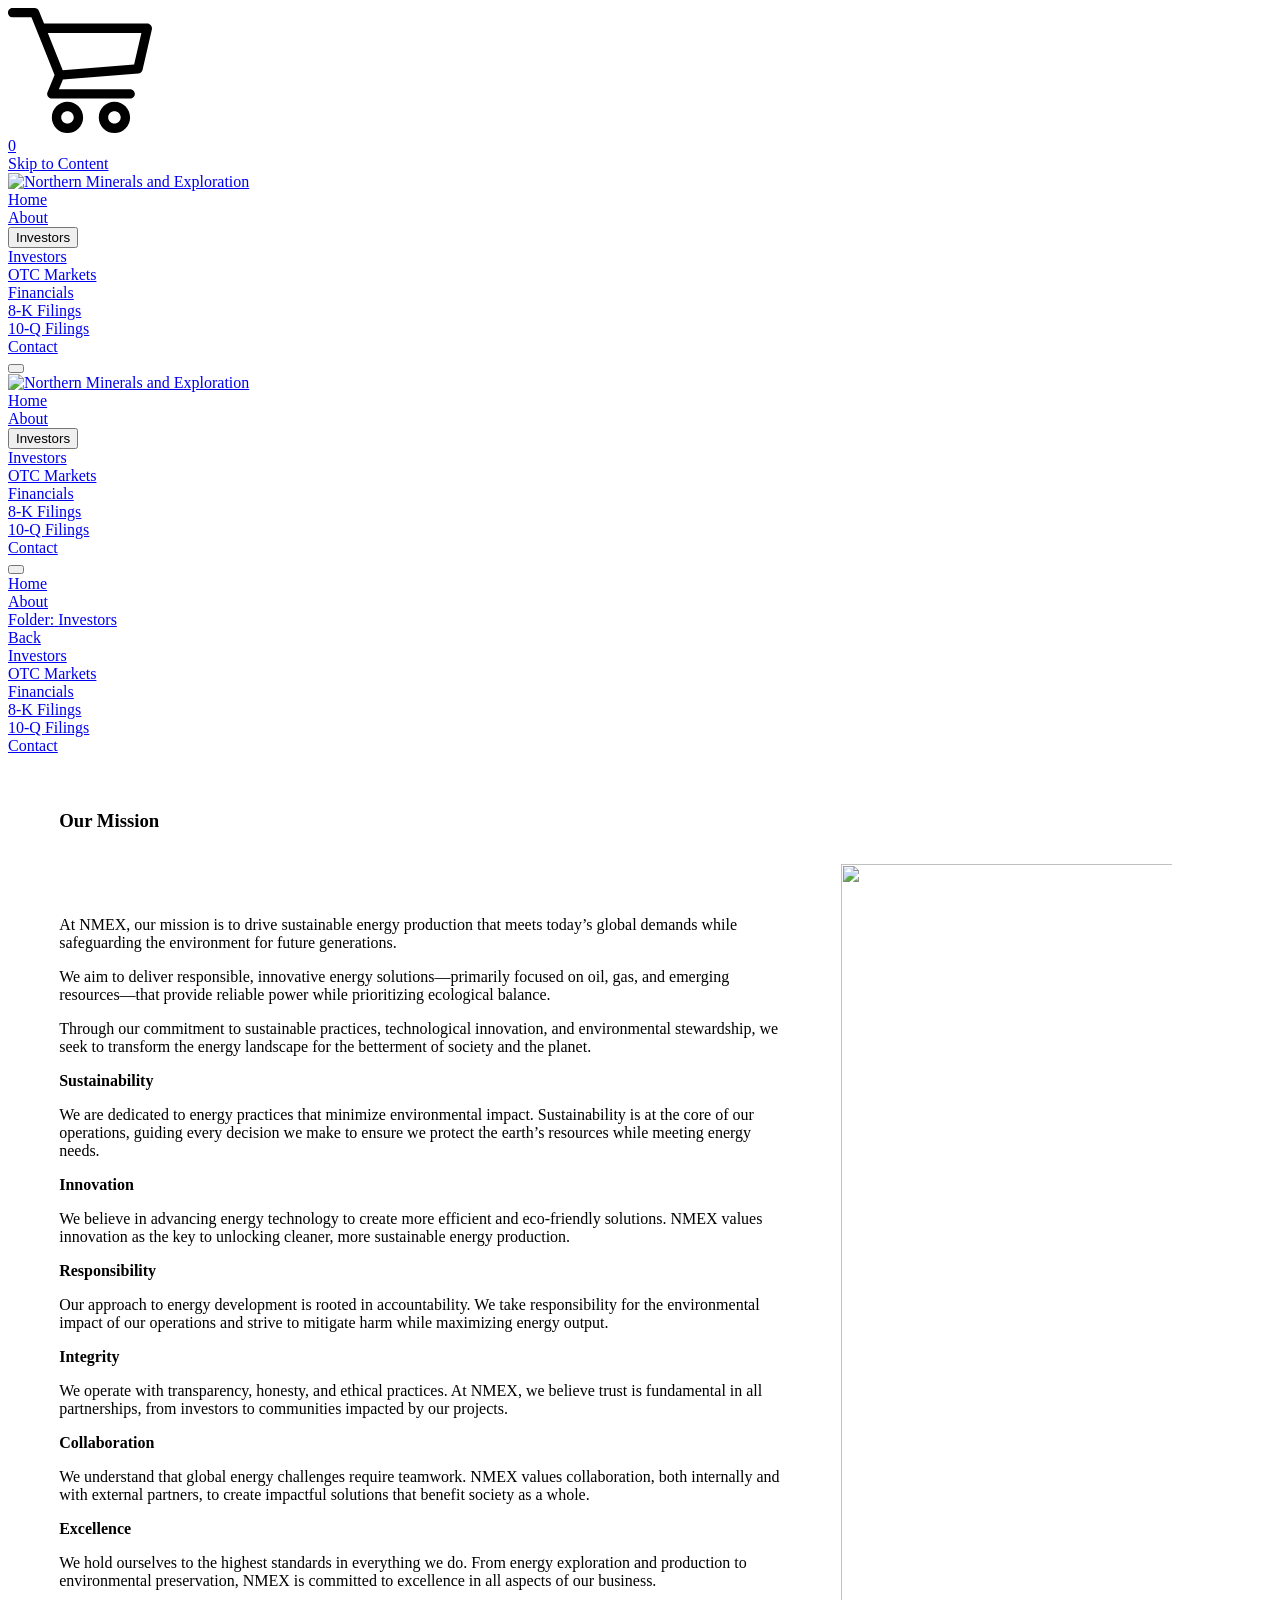
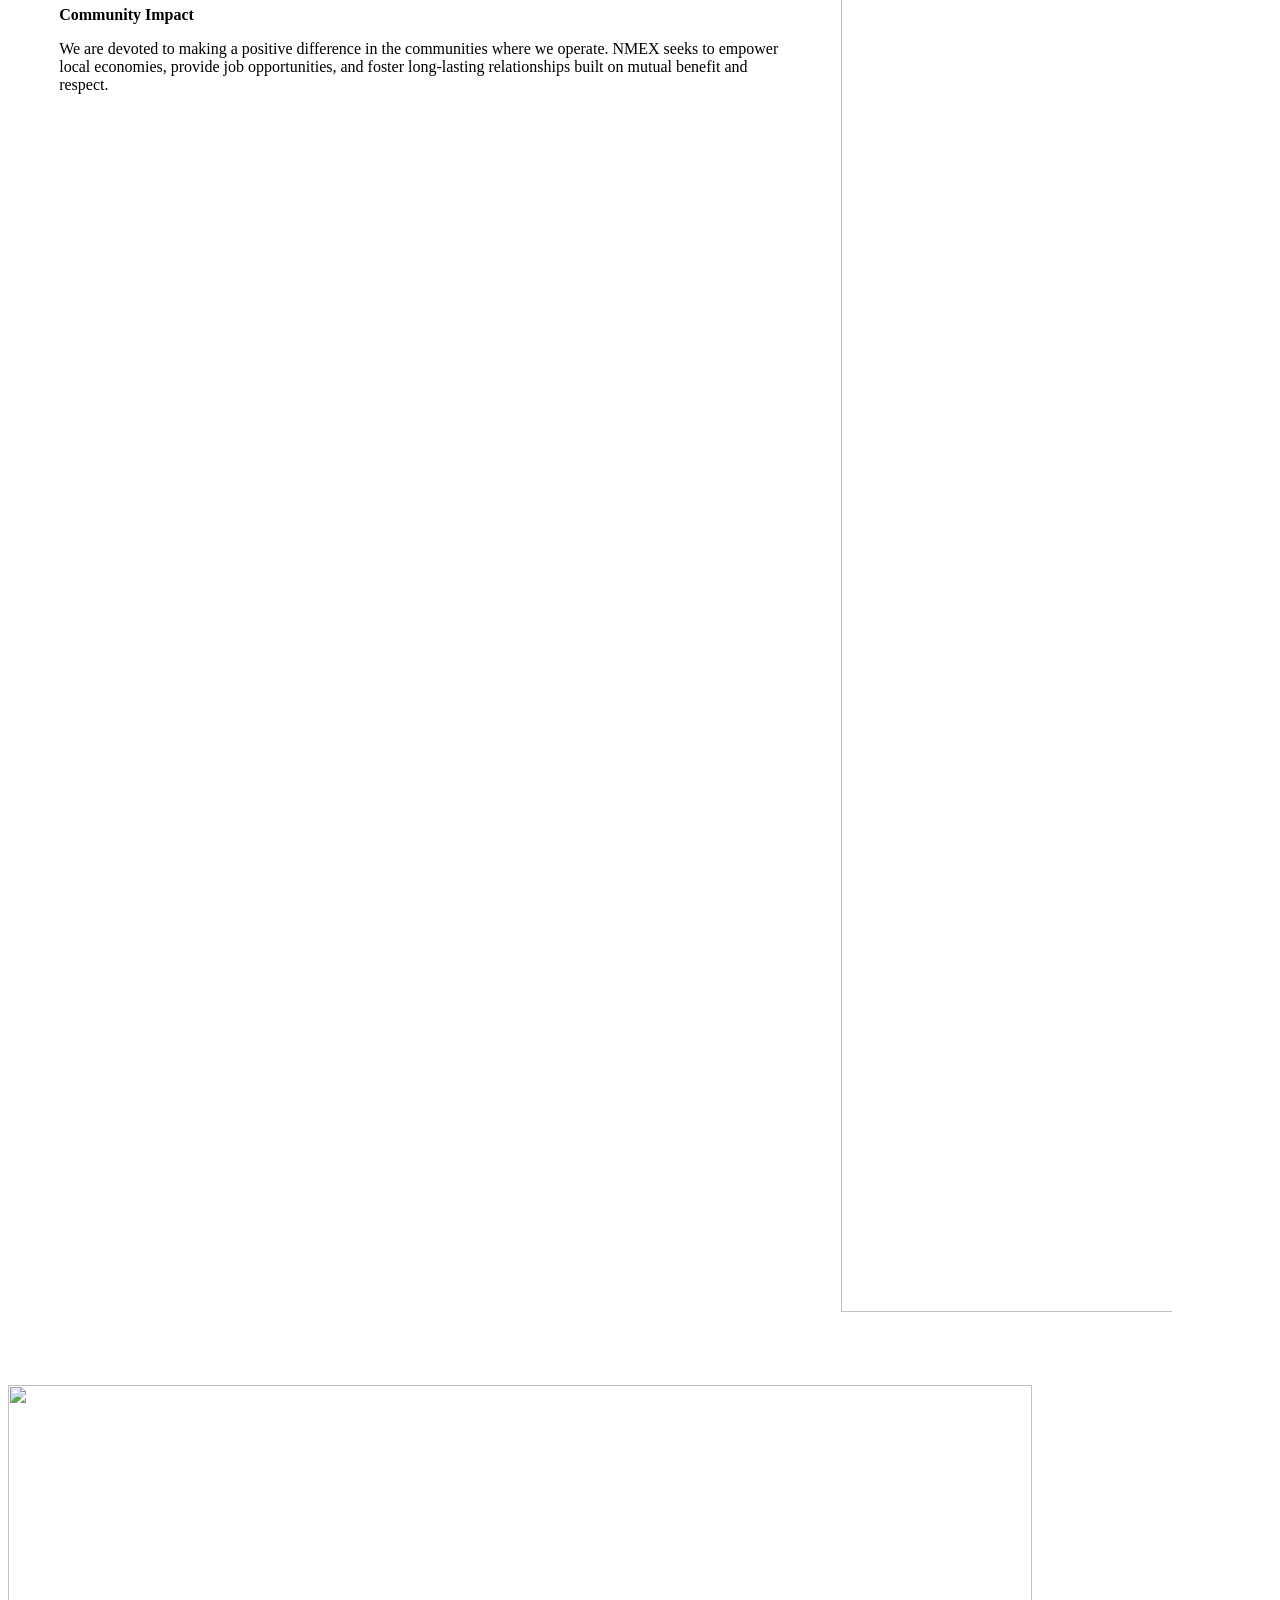
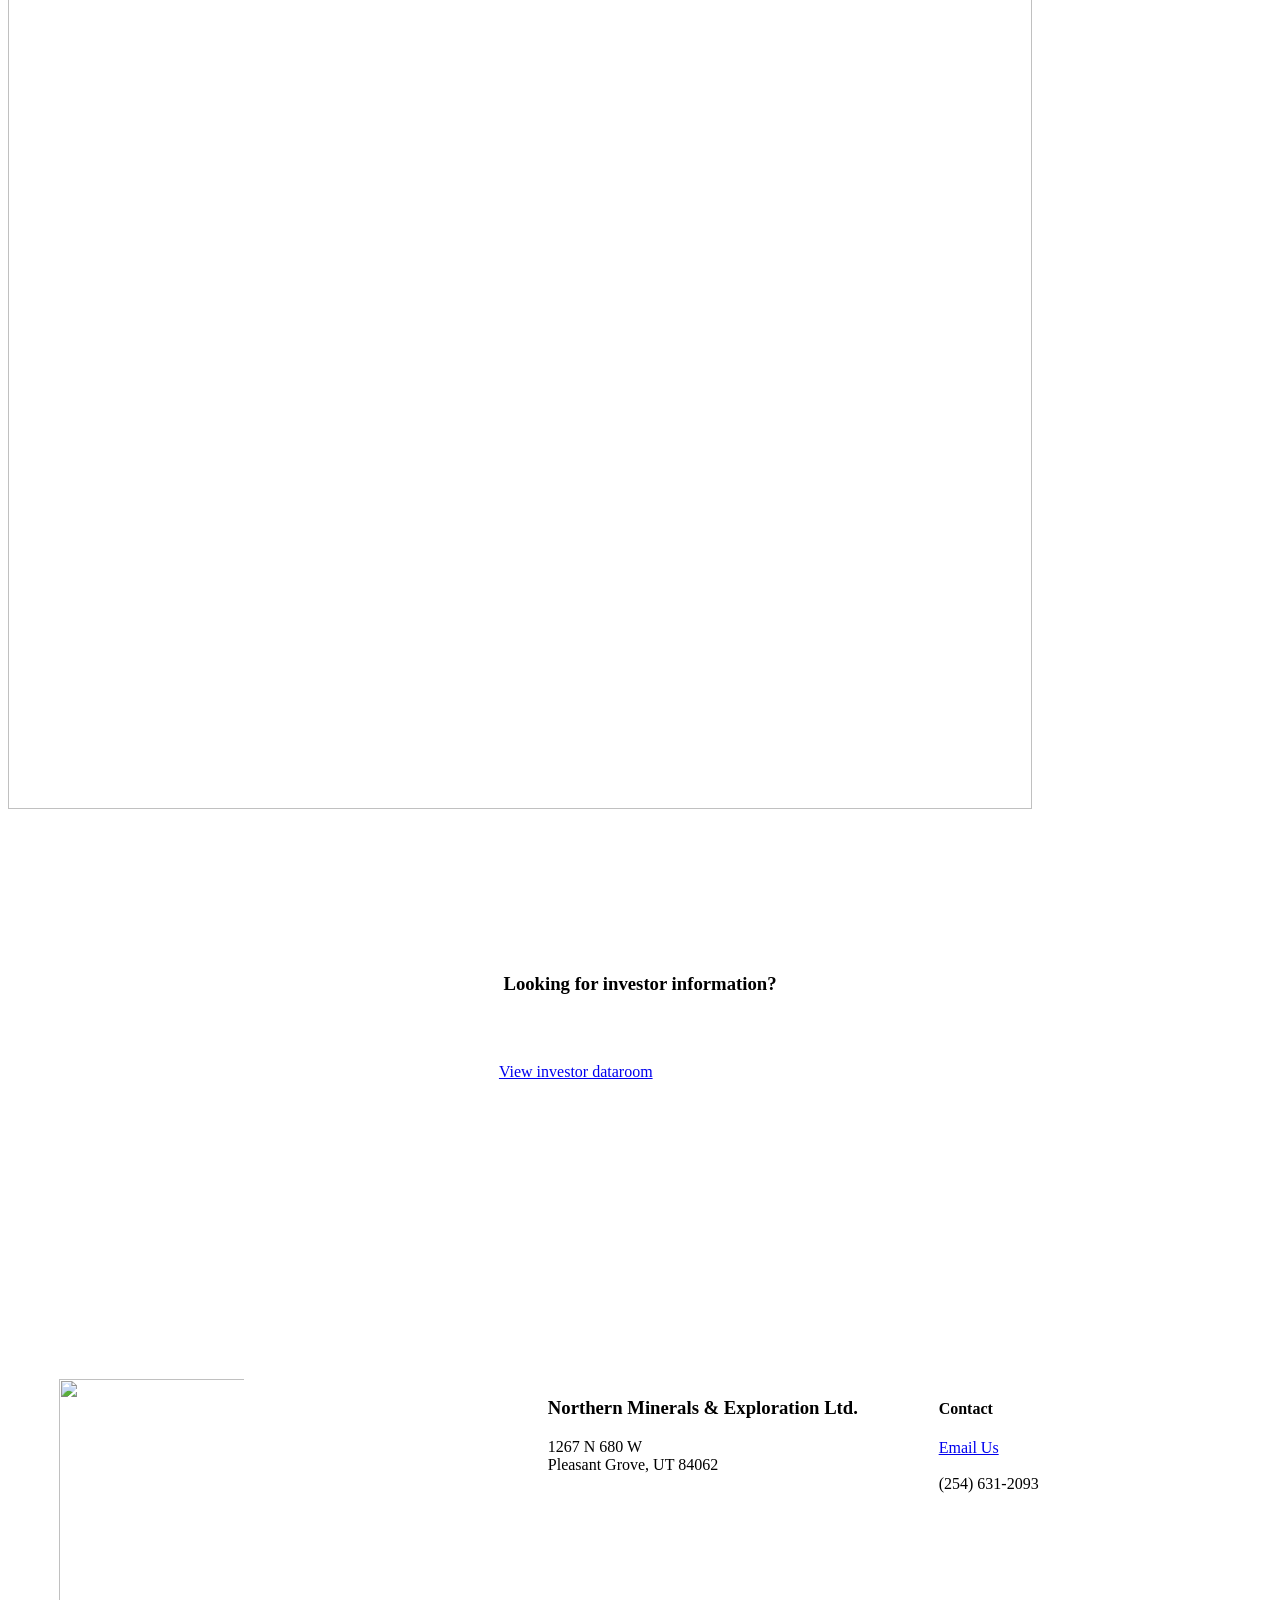
==== commit 4b7212d0: "perf: add CDN resource hints and preload header logo Add additive performance hints to all pages (Ph" ====
--- a/about.html
+++ b/about.html
@@ -20,6 +20,17 @@
 <meta name="twitter:card" content="summary"/>
 <meta name="description" content="" />
 <link rel="preconnect" href="https://images.squarespace-cdn.com">
+<!-- Performance hints (manually added, additive only): early-connect to Squarespace/Google CDNs + preload header logo -->
+<link rel="preconnect" href="https://definitions.sqspcdn.com">
+<link rel="preconnect" href="https://static1.squarespace.com">
+<link rel="preconnect" href="https://fonts.googleapis.com">
+<link rel="preconnect" href="https://assets.squarespace.com" crossorigin>
+<link rel="dns-prefetch" href="https://images.squarespace-cdn.com">
+<link rel="dns-prefetch" href="https://definitions.sqspcdn.com">
+<link rel="dns-prefetch" href="https://static1.squarespace.com">
+<link rel="dns-prefetch" href="https://fonts.googleapis.com">
+<link rel="dns-prefetch" href="https://assets.squarespace.com">
+<link rel="preload" as="image" href="https://images.squarespace-cdn.com/content/v1/66ec58be18a2627b0cc441a0/7cdf3689-2d57-4c66-9e98-3f9cdcca025f/NMEX_Logo-1.png?format=1500w" fetchpriority="high">
 <link rel="preconnect" href="https://fonts.gstatic.com" crossorigin>
 <link rel="stylesheet" href="https://fonts.googleapis.com/css2?family=Poppins:ital,wght@0,400;0,700;1,400;1,700&family=Manrope:ital,wght@0,500;0,700"><script type="text/javascript" crossorigin="anonymous" defer="true" nomodule="nomodule" src="https://assets.squarespace.com/@sqs/polyfiller/1.6/legacy.js"></script>
 <script type="text/javascript" crossorigin="anonymous" defer="true" src="https://assets.squarespace.com/@sqs/polyfiller/1.6/modern.js"></script>
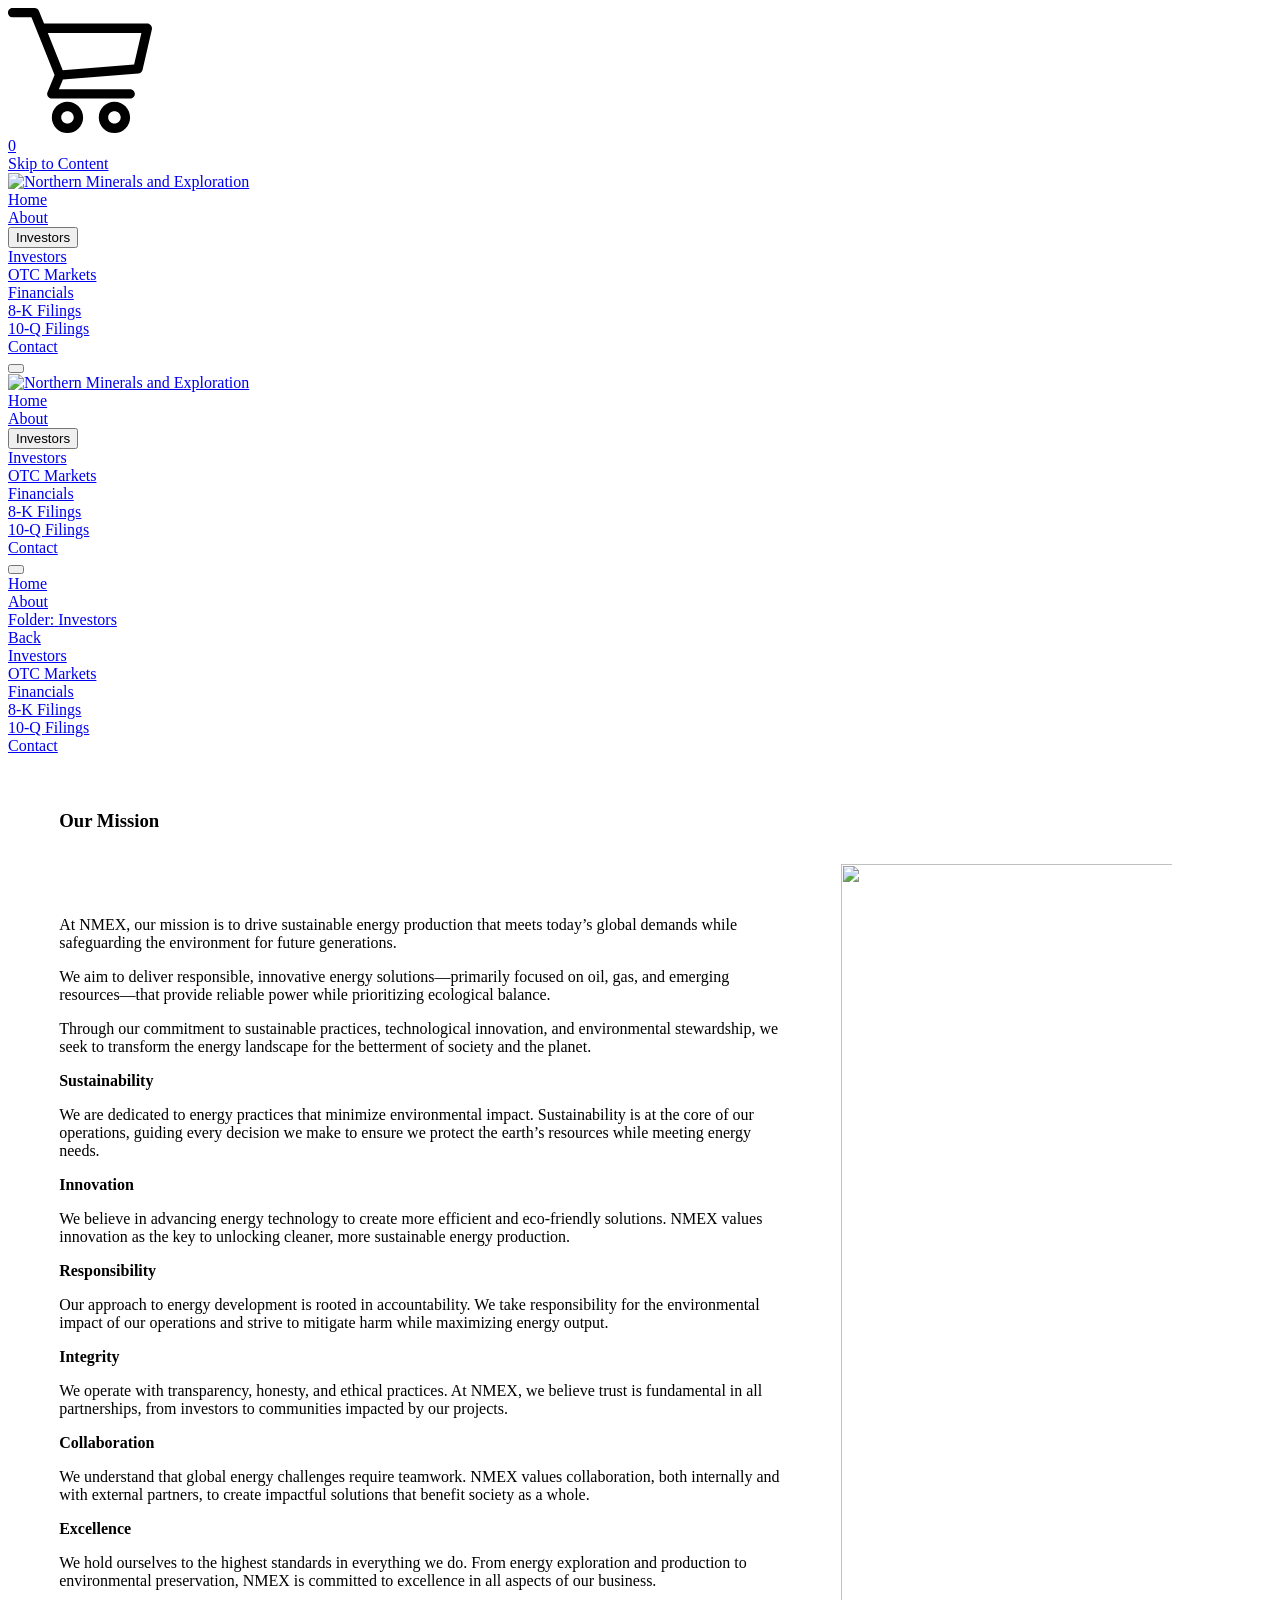
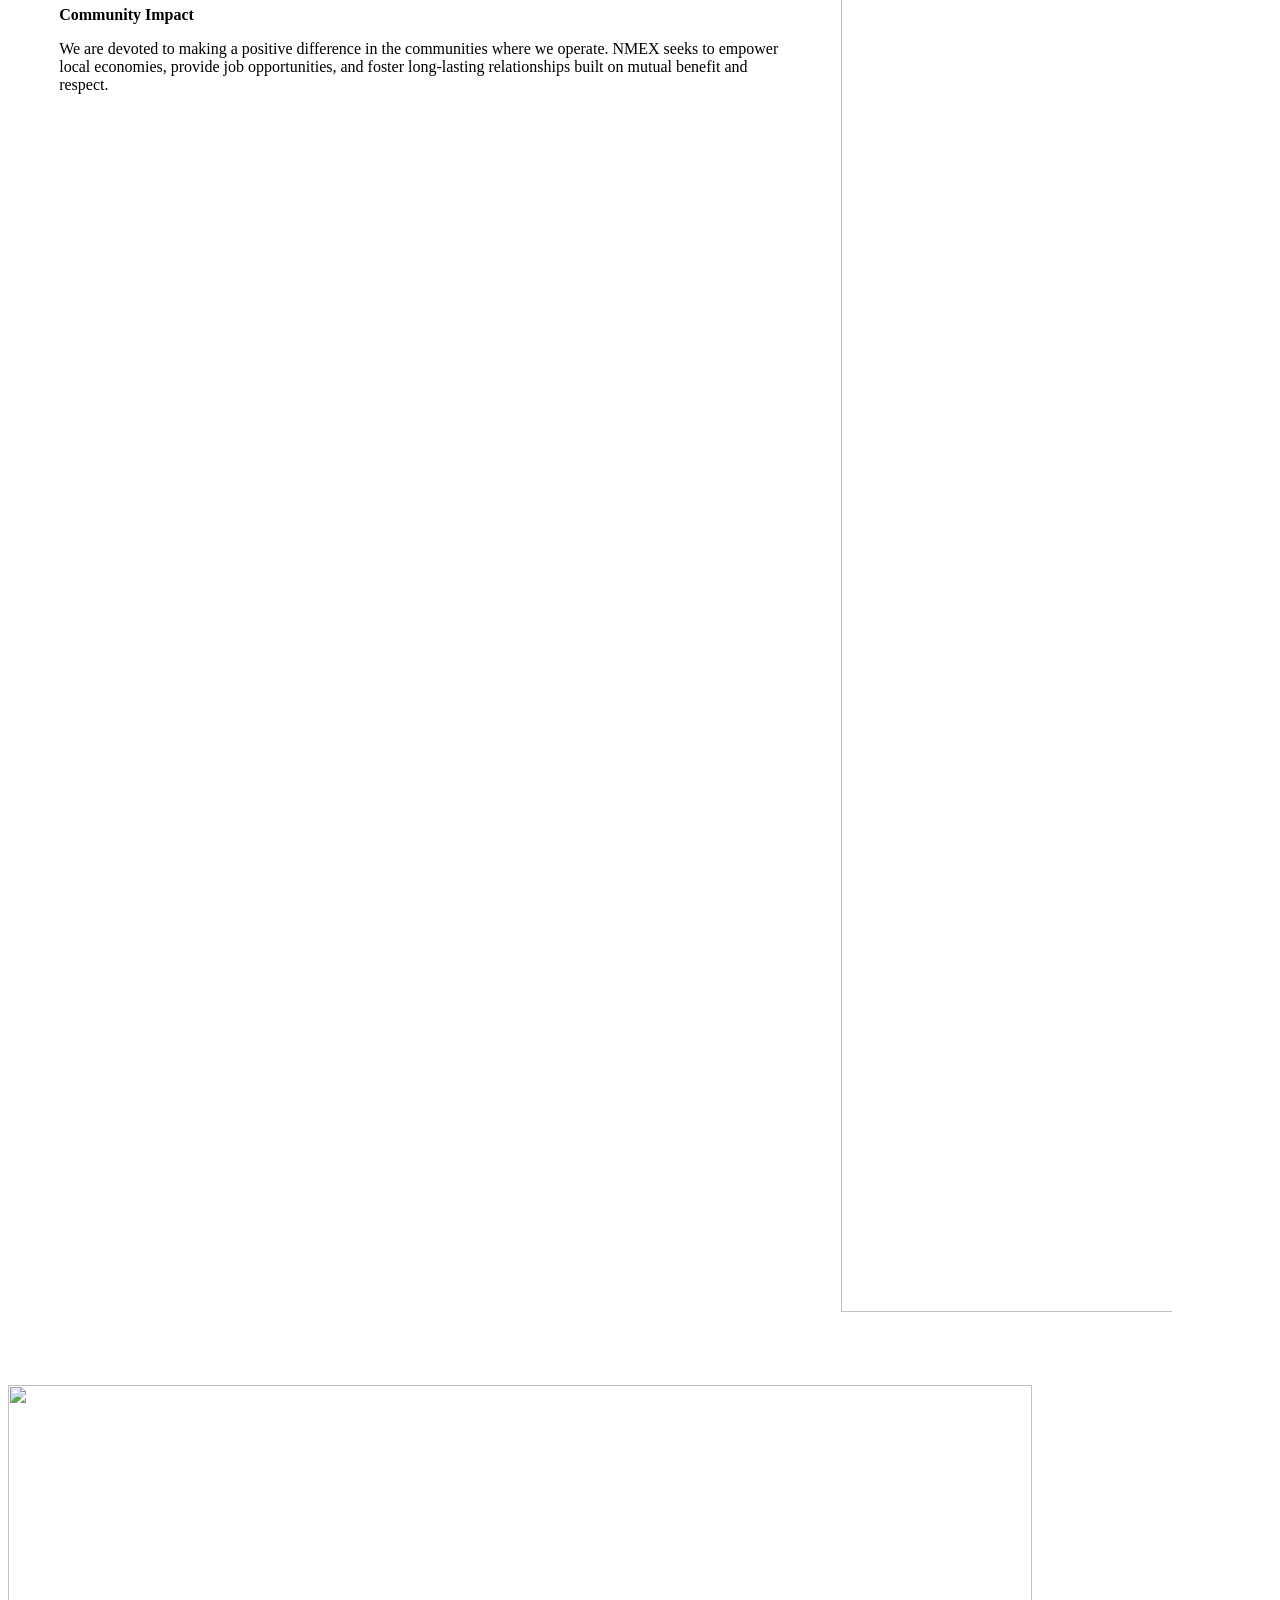
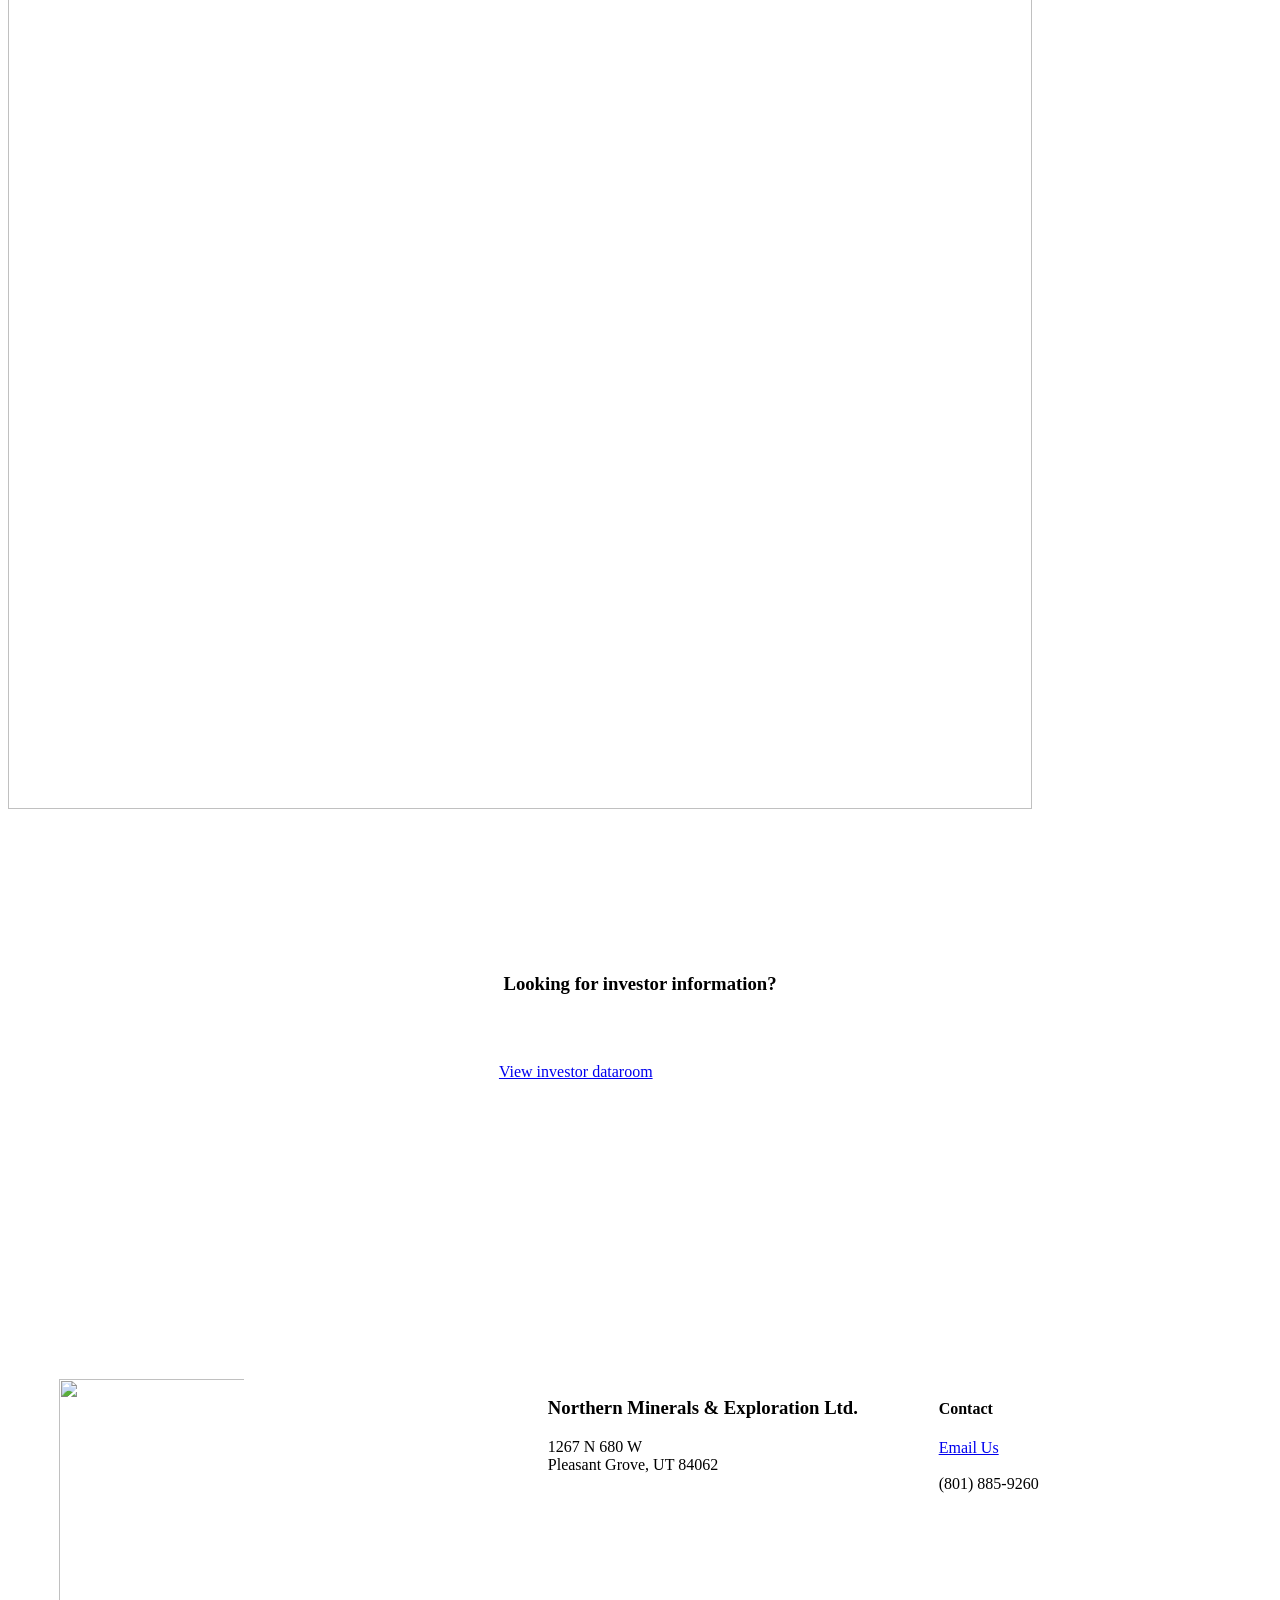
==== commit 31a73848: "site: update contact phone to (801) 885-9260 Replaced (254) 631-2093 with (801) 885-9260 across all " ====
--- a/about.html
+++ b/about.html
@@ -541,14 +541,14 @@
           
           
             <div class="header-nav-folder-item header-nav-folder-item--external">
-              <a href="https://www.sec.gov/edgar/browse/?CIK=1415744&owner=exclude"  target="_blank" >8-K Filings</a>
+              <a href="https://www.sec.gov/cgi-bin/browse-edgar?action=getcompany&CIK=1415744&type=8-K&dateb=&owner=exclude&count=100"  target="_blank" >8-K Filings</a>
             </div>
           
         
           
           
             <div class="header-nav-folder-item header-nav-folder-item--external">
-              <a href="https://www.sec.gov/edgar/browse/?CIK=1415744&owner=exclude"  target="_blank" >10-Q Filings</a>
+              <a href="https://www.sec.gov/cgi-bin/browse-edgar?action=getcompany&CIK=1415744&type=10-Q&dateb=&owner=exclude&count=100"  target="_blank" >10-Q Filings</a>
             </div>
           
         
@@ -769,14 +769,14 @@
           
           
             <div class="header-nav-folder-item header-nav-folder-item--external">
-              <a href="https://www.sec.gov/edgar/browse/?CIK=1415744&owner=exclude"  target="_blank" >8-K Filings</a>
+              <a href="https://www.sec.gov/cgi-bin/browse-edgar?action=getcompany&CIK=1415744&type=8-K&dateb=&owner=exclude&count=100"  target="_blank" >8-K Filings</a>
             </div>
           
         
           
           
             <div class="header-nav-folder-item header-nav-folder-item--external">
-              <a href="https://www.sec.gov/edgar/browse/?CIK=1415744&owner=exclude"  target="_blank" >10-Q Filings</a>
+              <a href="https://www.sec.gov/cgi-bin/browse-edgar?action=getcompany&CIK=1415744&type=10-Q&dateb=&owner=exclude&count=100"  target="_blank" >10-Q Filings</a>
             </div>
           
         
@@ -1113,14 +1113,14 @@
                 
                 
                   <div class="container header-menu-nav-item header-menu-nav-item--external">
-                    <a href="https://www.sec.gov/edgar/browse/?CIK=1415744&owner=exclude"  target="_blank" >8-K Filings</a>
+                    <a href="https://www.sec.gov/cgi-bin/browse-edgar?action=getcompany&CIK=1415744&type=8-K&dateb=&owner=exclude&count=100"  target="_blank" >8-K Filings</a>
                   </div>
                 
               
                 
                 
                   <div class="container header-menu-nav-item header-menu-nav-item--external">
-                    <a href="https://www.sec.gov/edgar/browse/?CIK=1415744&owner=exclude"  target="_blank" >10-Q Filings</a>
+                    <a href="https://www.sec.gov/cgi-bin/browse-edgar?action=getcompany&CIK=1415744&type=10-Q&dateb=&owner=exclude&count=100"  target="_blank" >10-Q Filings</a>
                   </div>
                 
               
@@ -2917,7 +2917,7 @@
 </div>
 </div></div></div><div class="fe-block fe-block-c1e8fc4fca40f0ecc3a7"><div class="sqs-block website-component-block sqs-block-website-component sqs-block-html html-block" data-block-css="[&quot;https://definitions.sqspcdn.com/website-component-definition/static-assets/website.components.html/3f13400f-4b87-40fd-a5b9-61abff229018_673/website.components.html.styles.css&quot;]" data-block-scripts="[&quot;https://definitions.sqspcdn.com/website-component-definition/static-assets/website.components.html/3f13400f-4b87-40fd-a5b9-61abff229018_673/website.components.html.visitor.js&quot;]" data-block-type="1337" data-definition-name="website.components.html" data-sqsp-block="text" data-website-component-id="c1e8fc4fca40f0ecc3a7" id="block-c1e8fc4fca40f0ecc3a7"><div class="sqs-block-content"><div class="sqs-text-block-container">
   
-  <div class="sqs-html-content" data-sqsp-text-block-content><h4 style="white-space:pre-wrap;">Contact</h4><p class="sqsrte-small" style="white-space:pre-wrap;"><a href="mailto:ir@nmexmail.com?" target="_blank"><span class="sqsrte-text-color--black">Email Us<br></span></a><span class="sqsrte-text-color--black"><br>(254) 631-2093</span></p></div>
+  <div class="sqs-html-content" data-sqsp-text-block-content><h4 style="white-space:pre-wrap;">Contact</h4><p class="sqsrte-small" style="white-space:pre-wrap;"><a href="mailto:cerronrs@msn.com?" target="_blank"><span class="sqsrte-text-color--black">Email Us<br></span></a><span class="sqsrte-text-color--black"><br>(801) 885-9260</span></p></div>
 
 
   
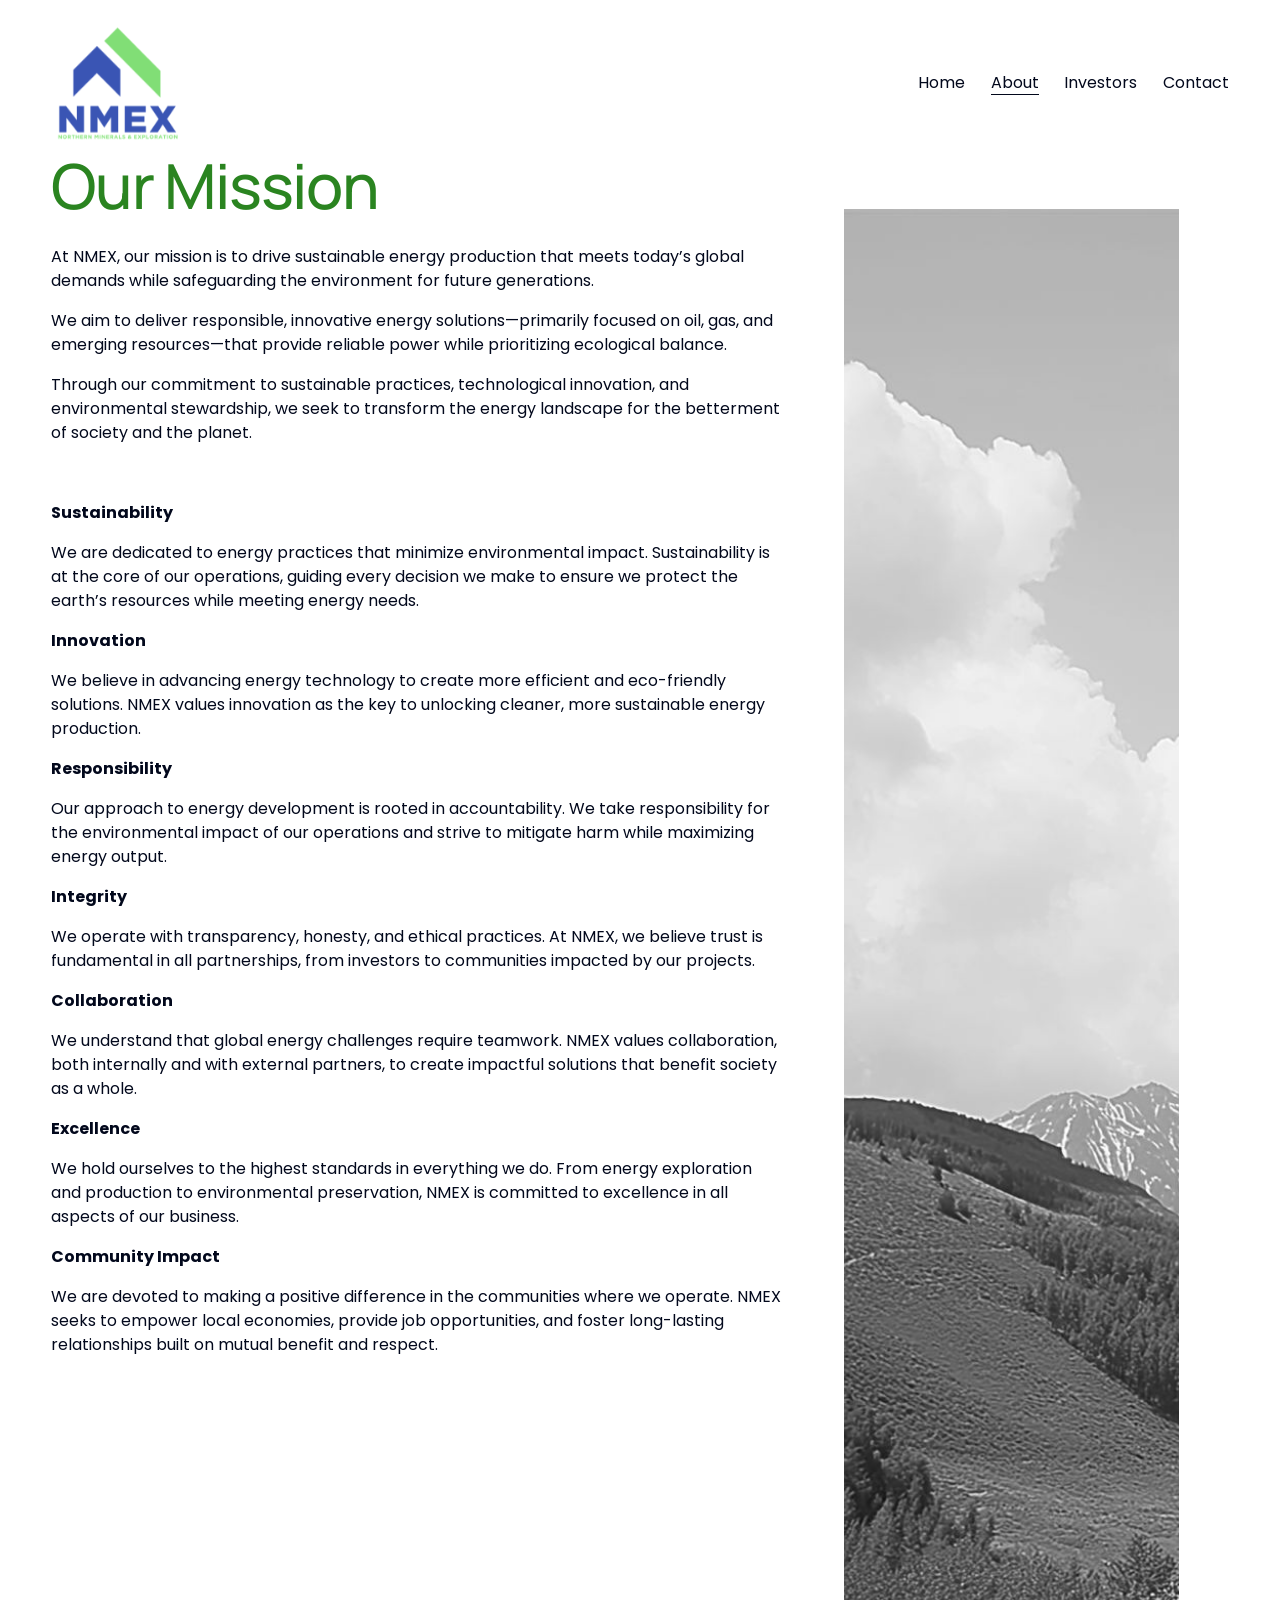
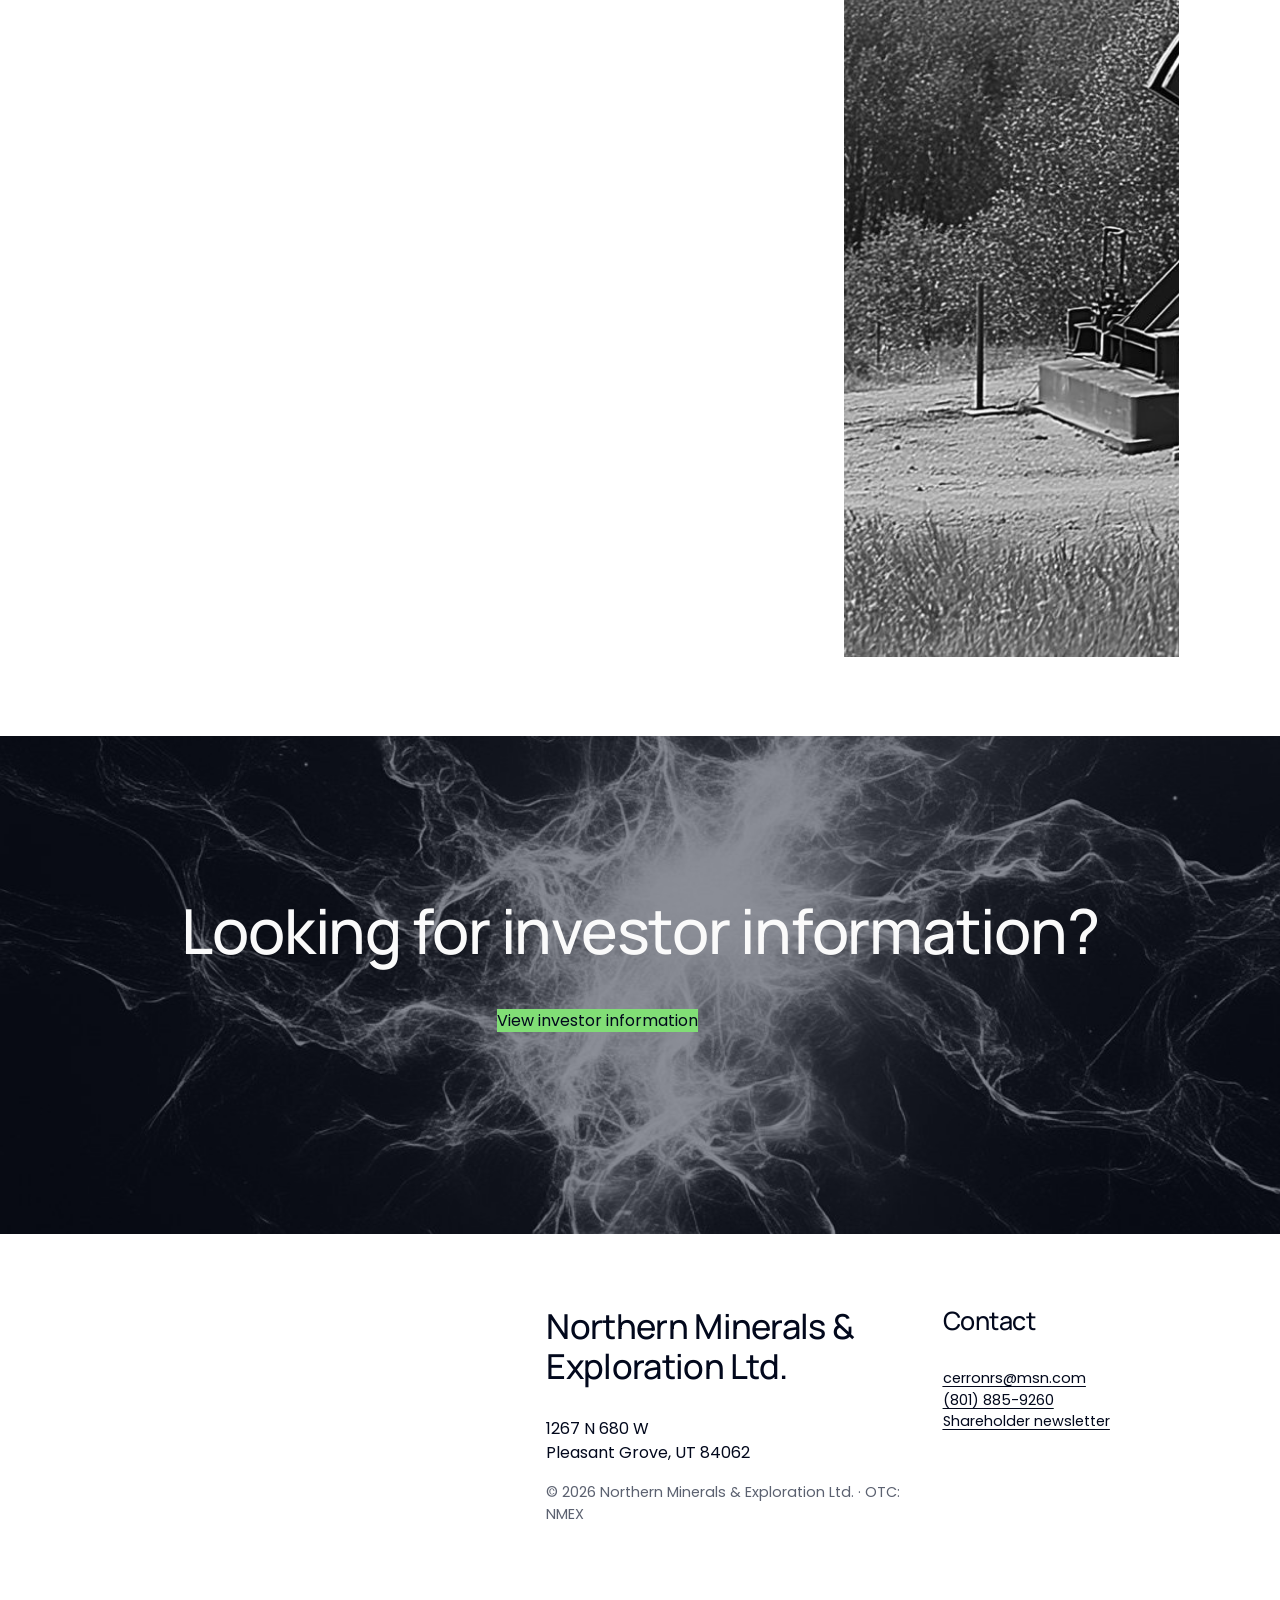
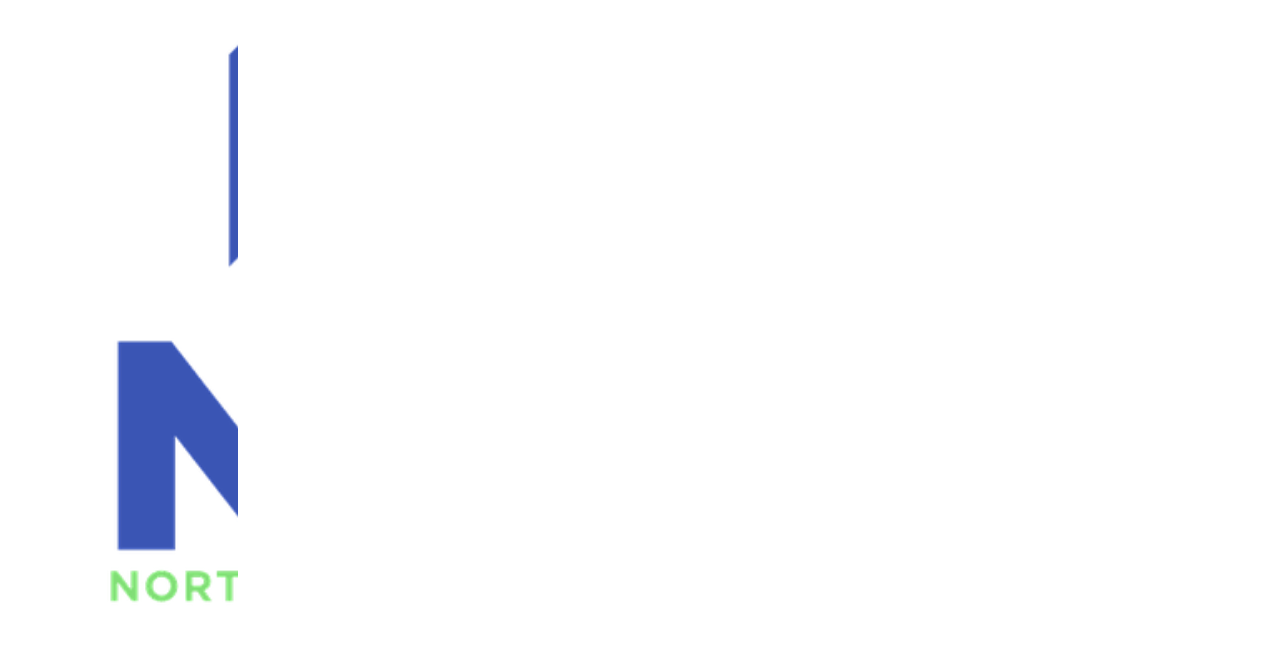
==== commit df511f64: "Site audit: fix broken forms, links and assets; restyle for readability Broken things fixed - Forms:" ====
--- a/about.html
+++ b/about.html
@@ -6,31 +6,38 @@
     <!-- This is Squarespace. --><!-- chicory-hyperboloid-29tn -->
 <base href="">
 <meta charset="utf-8" />
-<title>About &mdash; Northern Minerals and Exploration</title>
-<meta http-equiv="Accept-CH" content="Sec-CH-UA-Platform-Version, Sec-CH-UA-Model" /><link rel="icon" type="image/x-icon" href="https://assets.squarespace.com/universal/default-favicon.ico"/>
-<link rel="canonical" href="about.html"/>
+<title>About — Northern Minerals and Exploration</title>
+<meta http-equiv="Accept-CH" content="Sec-CH-UA-Platform-Version, Sec-CH-UA-Model" /><link rel="icon" href="/favicon.ico" sizes="any"><link rel="icon" type="image/png" sizes="32x32" href="/assets/img/favicon-32.png"><link rel="icon" type="image/png" sizes="192x192" href="/assets/img/favicon-192.png"><link rel="apple-touch-icon" href="/assets/img/apple-touch-icon.png">
+<link rel="canonical" href="https://nmex.ltd/about"/>
 <meta property="og:site_name" content="Northern Minerals and Exploration"/>
-<meta property="og:title" content="About &mdash; Northern Minerals and Exploration"/>
-<meta property="og:url" content="https://www.northernmineralsandexploration.com/about"/>
+<meta property="og:title" content="About"/>
+<meta name="twitter:image" content="https://nmex.ltd/assets/img/og-image.jpg"/>
+<meta name="twitter:description" content="NMEX&#x27;s mission is responsible, innovative energy production focused on oil, gas and emerging resources, guided by sustainability, integrity, collaboration and community impact."/>
+<meta itemprop="description" content="NMEX&#x27;s mission is responsible, innovative energy production focused on oil, gas and emerging resources, guided by sustainability, integrity, collaboration and community impact."/>
+<meta itemprop="image" content="https://nmex.ltd/assets/img/og-image.jpg"/>
+<meta itemprop="thumbnailUrl" content="https://nmex.ltd/assets/img/og-image.jpg"/>
+<meta property="og:image:height" content="630"/>
+<meta property="og:image:width" content="1200"/>
+<meta property="og:image" content="https://nmex.ltd/assets/img/og-image.jpg"/>
+<meta property="og:description" content="NMEX&#x27;s mission is responsible, innovative energy production focused on oil, gas and emerging resources, guided by sustainability, integrity, collaboration and community impact."/>
+<meta property="og:url" content="https://nmex.ltd/about"/>
 <meta property="og:type" content="website"/>
-<meta itemprop="name" content="About — Northern Minerals and Exploration"/>
-<meta itemprop="url" content="https://www.northernmineralsandexploration.com/about"/>
-<meta name="twitter:title" content="About — Northern Minerals and Exploration"/>
-<meta name="twitter:url" content="https://www.northernmineralsandexploration.com/about"/>
-<meta name="twitter:card" content="summary"/>
-<meta name="description" content="" />
-<link rel="preconnect" href="https://images.squarespace-cdn.com">
+<meta itemprop="name" content="About"/>
+<meta itemprop="url" content="https://nmex.ltd/about"/>
+<meta name="twitter:title" content="About"/>
+<meta name="twitter:url" content="https://nmex.ltd/about"/>
+<meta name="twitter:card" content="summary_large_image"/>
+<meta name="description" content="NMEX&#x27;s mission is responsible, innovative energy production focused on oil, gas and emerging resources, guided by sustainability, integrity, collaboration and community impact." />
 <!-- Performance hints (manually added, additive only): early-connect to Squarespace/Google CDNs + preload header logo -->
 <link rel="preconnect" href="https://definitions.sqspcdn.com">
 <link rel="preconnect" href="https://static1.squarespace.com">
 <link rel="preconnect" href="https://fonts.googleapis.com">
 <link rel="preconnect" href="https://assets.squarespace.com" crossorigin>
-<link rel="dns-prefetch" href="https://images.squarespace-cdn.com">
 <link rel="dns-prefetch" href="https://definitions.sqspcdn.com">
 <link rel="dns-prefetch" href="https://static1.squarespace.com">
 <link rel="dns-prefetch" href="https://fonts.googleapis.com">
 <link rel="dns-prefetch" href="https://assets.squarespace.com">
-<link rel="preload" as="image" href="https://images.squarespace-cdn.com/content/v1/66ec58be18a2627b0cc441a0/7cdf3689-2d57-4c66-9e98-3f9cdcca025f/NMEX_Logo-1.png?format=1500w" fetchpriority="high">
+<link rel="preload" as="image" href="/assets/img/nmex-logo.png" fetchpriority="high">
 <link rel="preconnect" href="https://fonts.gstatic.com" crossorigin>
 <link rel="stylesheet" href="https://fonts.googleapis.com/css2?family=Poppins:ital,wght@0,400;0,700;1,400;1,700&family=Manrope:ital,wght@0,500;0,700"><script type="text/javascript" crossorigin="anonymous" defer="true" nomodule="nomodule" src="https://assets.squarespace.com/@sqs/polyfiller/1.6/legacy.js"></script>
 <script type="text/javascript" crossorigin="anonymous" defer="true" src="https://assets.squarespace.com/@sqs/polyfiller/1.6/modern.js"></script>
@@ -45,11 +52,13 @@
 <script crossorigin="anonymous" src="https://assets.squarespace.com/universal/scripts-compressed/common-fe44e424cf1b45ff-min.en-US.js" defer ></script><script>(function(rollups, name) { if (!rollups[name]) { rollups[name] = {}; } rollups[name].js = ["//assets.squarespace.com/universal/scripts-compressed/user-account-core-cdcb7cd486d6c77e-min.en-US.js"]; })(SQUARESPACE_ROLLUPS, 'squarespace-user_account_core');</script>
 <script crossorigin="anonymous" src="https://assets.squarespace.com/universal/scripts-compressed/user-account-core-cdcb7cd486d6c77e-min.en-US.js" defer ></script><script>(function(rollups, name) { if (!rollups[name]) { rollups[name] = {}; } rollups[name].css = ["//assets.squarespace.com/universal/styles-compressed/user-account-core-307d50f196c01a72-min.en-US.css"]; })(SQUARESPACE_ROLLUPS, 'squarespace-user_account_core');</script>
 <link rel="stylesheet" type="text/css" href="https://assets.squarespace.com/universal/styles-compressed/user-account-core-307d50f196c01a72-min.en-US.css"><script>(function(rollups, name) { if (!rollups[name]) { rollups[name] = {}; } rollups[name].js = ["//assets.squarespace.com/universal/scripts-compressed/performance-ebdd8dedee2a8a9a-min.en-US.js"]; })(SQUARESPACE_ROLLUPS, 'squarespace-performance');</script>
-<script crossorigin="anonymous" src="https://assets.squarespace.com/universal/scripts-compressed/performance-ebdd8dedee2a8a9a-min.en-US.js" defer ></script><link rel="stylesheet" type="text/css" href="https://definitions.sqspcdn.com/website-component-definition/static-assets/website.components.html/3f13400f-4b87-40fd-a5b9-61abff229018_673/website.components.html.styles.css"/><link rel="stylesheet" type="text/css" href="https://definitions.sqspcdn.com/website-component-definition/static-assets/website.components.button/783b5af1-0827-422b-9bd3-dafbf9025357_843/website.components.button.styles.css"/><link rel="stylesheet" type="text/css" href="https://definitions.sqspcdn.com/website-component-definition/static-assets/website.components.imageFluid/3b35a4d8-0e9e-4e83-ae5c-1bb41e2abaed_660/website.components.imageFluid.styles.css"/><script defer src="https://definitions.sqspcdn.com/website-component-definition/static-assets/website.components.imageFluid/3b35a4d8-0e9e-4e83-ae5c-1bb41e2abaed_660/website.components.imageFluid.visitor.js"></script><script defer src="https://definitions.sqspcdn.com/website-component-definition/static-assets/website.components.imageFluid/3b35a4d8-0e9e-4e83-ae5c-1bb41e2abaed_660/8018.js"></script><script defer src="https://definitions.sqspcdn.com/website-component-definition/static-assets/website.components.imageFluid/3b35a4d8-0e9e-4e83-ae5c-1bb41e2abaed_660/image-effect-liquid.js"></script><script defer src="https://definitions.sqspcdn.com/website-component-definition/static-assets/website.components.imageFluid/3b35a4d8-0e9e-4e83-ae5c-1bb41e2abaed_660/website.components.imageFluid.shared.constants.js"></script><script defer src="https://definitions.sqspcdn.com/website-component-definition/static-assets/website.components.button/783b5af1-0827-422b-9bd3-dafbf9025357_843/website.components.button.visitor.js"></script><script defer src="https://definitions.sqspcdn.com/website-component-definition/static-assets/website.components.imageFluid/3b35a4d8-0e9e-4e83-ae5c-1bb41e2abaed_660/image-effect-film-grain.js"></script><script defer src="https://definitions.sqspcdn.com/website-component-definition/static-assets/website.components.html/3f13400f-4b87-40fd-a5b9-61abff229018_673/website.components.html.visitor.js"></script><script defer src="https://definitions.sqspcdn.com/website-component-definition/static-assets/website.components.imageFluid/3b35a4d8-0e9e-4e83-ae5c-1bb41e2abaed_660/9882.js"></script><script defer src="https://definitions.sqspcdn.com/website-component-definition/static-assets/website.components.imageFluid/3b35a4d8-0e9e-4e83-ae5c-1bb41e2abaed_660/image-effect-refracted-circles.js"></script><script defer src="https://definitions.sqspcdn.com/website-component-definition/static-assets/website.components.imageFluid/3b35a4d8-0e9e-4e83-ae5c-1bb41e2abaed_660/image-effect-parallax.js"></script><script defer src="https://definitions.sqspcdn.com/website-component-definition/static-assets/website.components.imageFluid/3b35a4d8-0e9e-4e83-ae5c-1bb41e2abaed_660/748.js"></script><script defer src="https://definitions.sqspcdn.com/website-component-definition/static-assets/website.components.imageFluid/3b35a4d8-0e9e-4e83-ae5c-1bb41e2abaed_660/image-effect-refracted-lines.js"></script><script type="application/ld+json">{"url":"https://www.northernmineralsandexploration.com","name":"Northern Minerals and Exploration","image":"//images.squarespace-cdn.com/content/v1/66ec58be18a2627b0cc441a0/7cdf3689-2d57-4c66-9e98-3f9cdcca025f/NMEX_Logo-1.png","@context":"http://schema.org","@type":"WebSite"}</script><script type="application/ld+json">{"address":"","image":"https://static1.squarespace.com/static/66ec58be18a2627b0cc441a0/t/66fdac9ecc205c594be2e46f/1726768631908/","openingHours":"","@context":"http://schema.org","@type":"LocalBusiness"}</script><link rel="stylesheet" type="text/css" href="https://static1.squarespace.com/static/versioned-site-css/66ec58be18a2627b0cc441a0/21/5c5a519771c10ba3470d8101/66ec58be18a2627b0cc441a8/1796/site.css?nocustom=true"/><link rel="stylesheet" type="text/css" href="https://static1.squarespace.com/static/vta/5c5a519771c10ba3470d8101/versioned-assets/1781706603480-09QTE1KW1FL9UBTZ2CH8/static.css"/><script>Static.COOKIE_BANNER_CAPABLE = true;</script>
+<script crossorigin="anonymous" src="https://assets.squarespace.com/universal/scripts-compressed/performance-ebdd8dedee2a8a9a-min.en-US.js" defer ></script><link rel="stylesheet" type="text/css" href="https://definitions.sqspcdn.com/website-component-definition/static-assets/website.components.html/3f13400f-4b87-40fd-a5b9-61abff229018_673/website.components.html.styles.css"/><link rel="stylesheet" type="text/css" href="https://definitions.sqspcdn.com/website-component-definition/static-assets/website.components.button/783b5af1-0827-422b-9bd3-dafbf9025357_843/website.components.button.styles.css"/><link rel="stylesheet" type="text/css" href="https://definitions.sqspcdn.com/website-component-definition/static-assets/website.components.imageFluid/3b35a4d8-0e9e-4e83-ae5c-1bb41e2abaed_660/website.components.imageFluid.styles.css"/><script defer src="https://definitions.sqspcdn.com/website-component-definition/static-assets/website.components.imageFluid/3b35a4d8-0e9e-4e83-ae5c-1bb41e2abaed_660/website.components.imageFluid.visitor.js"></script><script defer src="https://definitions.sqspcdn.com/website-component-definition/static-assets/website.components.imageFluid/3b35a4d8-0e9e-4e83-ae5c-1bb41e2abaed_660/8018.js"></script><script defer src="https://definitions.sqspcdn.com/website-component-definition/static-assets/website.components.imageFluid/3b35a4d8-0e9e-4e83-ae5c-1bb41e2abaed_660/image-effect-liquid.js"></script><script defer src="https://definitions.sqspcdn.com/website-component-definition/static-assets/website.components.imageFluid/3b35a4d8-0e9e-4e83-ae5c-1bb41e2abaed_660/website.components.imageFluid.shared.constants.js"></script><script defer src="https://definitions.sqspcdn.com/website-component-definition/static-assets/website.components.button/783b5af1-0827-422b-9bd3-dafbf9025357_843/website.components.button.visitor.js"></script><script defer src="https://definitions.sqspcdn.com/website-component-definition/static-assets/website.components.imageFluid/3b35a4d8-0e9e-4e83-ae5c-1bb41e2abaed_660/image-effect-film-grain.js"></script><script defer src="https://definitions.sqspcdn.com/website-component-definition/static-assets/website.components.html/3f13400f-4b87-40fd-a5b9-61abff229018_673/website.components.html.visitor.js"></script><script defer src="https://definitions.sqspcdn.com/website-component-definition/static-assets/website.components.imageFluid/3b35a4d8-0e9e-4e83-ae5c-1bb41e2abaed_660/9882.js"></script><script defer src="https://definitions.sqspcdn.com/website-component-definition/static-assets/website.components.imageFluid/3b35a4d8-0e9e-4e83-ae5c-1bb41e2abaed_660/image-effect-refracted-circles.js"></script><script defer src="https://definitions.sqspcdn.com/website-component-definition/static-assets/website.components.imageFluid/3b35a4d8-0e9e-4e83-ae5c-1bb41e2abaed_660/image-effect-parallax.js"></script><script defer src="https://definitions.sqspcdn.com/website-component-definition/static-assets/website.components.imageFluid/3b35a4d8-0e9e-4e83-ae5c-1bb41e2abaed_660/748.js"></script><script defer src="https://definitions.sqspcdn.com/website-component-definition/static-assets/website.components.imageFluid/3b35a4d8-0e9e-4e83-ae5c-1bb41e2abaed_660/image-effect-refracted-lines.js"></script><script type="application/ld+json">{"url":"https://nmex.ltd","name":"Northern Minerals and Exploration","image":"https://nmex.ltd/assets/img/nmex-logo.png","@context":"http://schema.org","@type":"WebSite"}</script><script type="application/ld+json">{"@context":"https://schema.org","@type":"Organization","name":"Northern Minerals & Exploration Ltd.","alternateName":"NMEX","url":"https://nmex.ltd/","logo":"https://nmex.ltd/assets/img/nmex-logo.png","email":"cerronrs@msn.com","telephone":"+1-801-885-9260","address":{"@type":"PostalAddress","streetAddress":"1267 N 680 W","addressLocality":"Pleasant Grove","addressRegion":"UT","postalCode":"84062","addressCountry":"US"}}</script><link rel="stylesheet" type="text/css" href="/assets/squarespace/site.css"/><script>Static.COOKIE_BANNER_CAPABLE = true;</script>
 <!-- End of Squarespace Headers -->
     
     
-  </head>
+  <link rel="stylesheet" href="/assets/nmex.css">
+<script src="/assets/nmex.js" defer></script>
+</head>
 
   <body
     id="collection-66ec59245e7dbf18fe099b24"
@@ -68,24 +77,7 @@
       class="clearfix site-wrapper"
     >
       
-        <div id="floatingCart" class="floating-cart hidden">
-          <a href="cart.html" class="icon icon--stroke icon--fill icon--cart sqs-custom-cart">
-            <span class="Cart-inner">
-              
-
-
-
-  <svg class="icon icon--cart" width="144" height="125" viewBox="0 0 144 125" >
-<path d="M4.69551 0.000432948C2.10179 0.000432948 0 2.09856 0 4.68769C0 7.27686 2.10183 9.37496 4.69551 9.37496H23.43C31.2022 28.5892 38.8567 47.8378 46.5654 67.089L39.4737 84.129C38.8799 85.5493 39.0464 87.2634 39.905 88.5418C40.7622 89.8216 42.2856 90.6283 43.8271 90.6232H122.088C124.568 90.658 126.85 88.4129 126.85 85.9359C126.85 83.4589 124.569 81.214 122.088 81.2487H50.8702L54.9305 71.5802L130.306 65.5745C132.279 65.4199 134.064 63.8849 134.512 61.9608L143.903 21.337C144.518 18.6009 142.114 15.6147 139.306 15.624H36.0522L30.9654 2.92939C30.2682 1.21146 28.4698 0 26.612 0L4.69551 0.000432948ZM39.8152 24.9999H133.385L126.097 56.5426L54.7339 62.2067L39.8152 24.9999ZM59.4777 93.75C50.8885 93.75 43.8252 100.801 43.8252 109.375C43.8252 117.949 50.8885 125 59.4777 125C68.0669 125 75.1301 117.949 75.1301 109.375C75.1301 100.801 68.0669 93.75 59.4777 93.75ZM106.433 93.75C97.8436 93.75 90.7803 100.801 90.7803 109.375C90.7803 117.949 97.8436 125 106.433 125C115.022 125 122.085 117.949 122.085 109.375C122.085 100.801 115.022 93.75 106.433 93.75ZM59.4777 103.125C62.9906 103.125 65.7378 105.867 65.7378 109.374C65.7378 112.88 62.9905 115.623 59.4777 115.623C55.9647 115.623 53.2175 112.88 53.2175 109.374C53.2175 105.867 55.9649 103.125 59.4777 103.125ZM106.433 103.125C109.946 103.125 112.693 105.867 112.693 109.374C112.693 112.88 109.946 115.623 106.433 115.623C102.92 115.623 100.173 112.88 100.173 109.374C100.173 105.867 102.92 103.125 106.433 103.125Z" />
-</svg>
-
-
-              <div class="legacy-cart icon-cart-quantity">
-                <span class="sqs-cart-quantity">0</span>
-              </div>
-            </span>
-          </a>
-        </div>
+        
       
 
       
@@ -444,7 +436,7 @@
                       <div class="header-title-logo">
                         <a href="index.html" data-animation-role="header-element">
                         
-<img elementtiming="nbf-header-logo-desktop" src="https://images.squarespace-cdn.com/content/v1/66ec58be18a2627b0cc441a0/7cdf3689-2d57-4c66-9e98-3f9cdcca025f/NMEX_Logo-1.png?format=1500w" alt="Northern Minerals and Exploration" style="display:block" fetchpriority="high" loading="eager" decoding="async" data-loader="raw">
+<img alt="Northern Minerals &amp; Exploration (NMEX)" elementtiming="nbf-header-logo-desktop" src="/assets/img/nmex-logo.png" style="display:block" fetchpriority="high" loading="eager" decoding="async" data-loader="raw">
 
                         </a>
                       </div>
@@ -672,7 +664,7 @@
                       <div class="header-title-logo">
                         <a href="index.html" data-animation-role="header-element">
                         
-<img elementtiming="nbf-header-logo-desktop" src="https://images.squarespace-cdn.com/content/v1/66ec58be18a2627b0cc441a0/7cdf3689-2d57-4c66-9e98-3f9cdcca025f/NMEX_Logo-1.png?format=1500w" alt="Northern Minerals and Exploration" style="display:block" fetchpriority="high" loading="eager" decoding="async" data-loader="raw">
+<img alt="Northern Minerals &amp; Exploration (NMEX)" elementtiming="nbf-header-logo-desktop" src="/assets/img/nmex-logo.png" style="display:block" fetchpriority="high" loading="eager" decoding="async" data-loader="raw">
 
                         </a>
                       </div>
@@ -1722,15 +1714,15 @@
   
   
   
-  <img data-stretch="true"
-  data-src="https://images.squarespace-cdn.com/content/v1/66ec58be18a2627b0cc441a0/3c03d50d-a111-4fea-b9bc-8772f92fc282/capitalraiseagency_black_and_white_image_of_oil_and_gas_pumpjac_fc2c34a9-90ef-4642-a993-2749bdb3c2b1.png"
-  data-image="https://images.squarespace-cdn.com/content/v1/66ec58be18a2627b0cc441a0/3c03d50d-a111-4fea-b9bc-8772f92fc282/capitalraiseagency_black_and_white_image_of_oil_and_gas_pumpjac_fc2c34a9-90ef-4642-a993-2749bdb3c2b1.png"
+  <img alt="Oil pumpjack in a valley beneath snow-capped mountains" data-stretch="true"
+  data-src="/assets/img/about-pumpjack-1200.jpg"
+  data-image="/assets/img/about-pumpjack-1200.jpg"
   data-image-dimensions="2048x2048"
   data-image-focal-point="0.5,0.5"
   data-sqsp-image-block-image
-  alt=""
+ 
   data-licensed-asset-preview="false"
-  data-load="false" elementtiming="system-image-block" src="https://images.squarespace-cdn.com/content/v1/66ec58be18a2627b0cc441a0/3c03d50d-a111-4fea-b9bc-8772f92fc282/capitalraiseagency_black_and_white_image_of_oil_and_gas_pumpjac_fc2c34a9-90ef-4642-a993-2749bdb3c2b1.png" width="2048" height="2048" alt="" sizes="auto, 100vw" style="display:block;object-position: var(--image-component-focal-point);object-fit: var(--image-component-object-fit);" srcset="https://images.squarespace-cdn.com/content/v1/66ec58be18a2627b0cc441a0/3c03d50d-a111-4fea-b9bc-8772f92fc282/capitalraiseagency_black_and_white_image_of_oil_and_gas_pumpjac_fc2c34a9-90ef-4642-a993-2749bdb3c2b1.png?format=100w 100w, https://images.squarespace-cdn.com/content/v1/66ec58be18a2627b0cc441a0/3c03d50d-a111-4fea-b9bc-8772f92fc282/capitalraiseagency_black_and_white_image_of_oil_and_gas_pumpjac_fc2c34a9-90ef-4642-a993-2749bdb3c2b1.png?format=300w 300w, https://images.squarespace-cdn.com/content/v1/66ec58be18a2627b0cc441a0/3c03d50d-a111-4fea-b9bc-8772f92fc282/capitalraiseagency_black_and_white_image_of_oil_and_gas_pumpjac_fc2c34a9-90ef-4642-a993-2749bdb3c2b1.png?format=500w 500w, https://images.squarespace-cdn.com/content/v1/66ec58be18a2627b0cc441a0/3c03d50d-a111-4fea-b9bc-8772f92fc282/capitalraiseagency_black_and_white_image_of_oil_and_gas_pumpjac_fc2c34a9-90ef-4642-a993-2749bdb3c2b1.png?format=750w 750w, https://images.squarespace-cdn.com/content/v1/66ec58be18a2627b0cc441a0/3c03d50d-a111-4fea-b9bc-8772f92fc282/capitalraiseagency_black_and_white_image_of_oil_and_gas_pumpjac_fc2c34a9-90ef-4642-a993-2749bdb3c2b1.png?format=1000w 1000w, https://images.squarespace-cdn.com/content/v1/66ec58be18a2627b0cc441a0/3c03d50d-a111-4fea-b9bc-8772f92fc282/capitalraiseagency_black_and_white_image_of_oil_and_gas_pumpjac_fc2c34a9-90ef-4642-a993-2749bdb3c2b1.png?format=1500w 1500w, https://images.squarespace-cdn.com/content/v1/66ec58be18a2627b0cc441a0/3c03d50d-a111-4fea-b9bc-8772f92fc282/capitalraiseagency_black_and_white_image_of_oil_and_gas_pumpjac_fc2c34a9-90ef-4642-a993-2749bdb3c2b1.png?format=2500w 2500w" loading="lazy" decoding="async" data-loader="sqs">
+  data-load="false" elementtiming="system-image-block" src="/assets/img/about-pumpjack-1200.jpg" width="2048" height="2048" sizes="auto, 100vw" style="display:block;object-position: var(--image-component-focal-point);object-fit: var(--image-component-object-fit);" srcset="/assets/img/about-pumpjack-600.jpg 600w, /assets/img/about-pumpjack-1200.jpg 1200w, /assets/img/about-pumpjack-2000.jpg 2000w" loading="lazy" decoding="async" data-loader="sqs">
   
     
   
@@ -1886,7 +1878,7 @@
 &quot;publicCommentCount&quot;: 0,
 &quot;commentState&quot;: 2,
 &quot;unsaved&quot;: false,
-&quot;assetUrl&quot;: &quot;https://images.squarespace-cdn.com/content/v1/66ec58be18a2627b0cc441a0/5c5ee54e-9b5a-4c13-88f2-9f9daab5240b/capitalraiseagency_background_image_for_energy_black_and_whit_018c4fd9-d3ef-4557-a17d-a0817994b12b_1.png&quot;,
+&quot;assetUrl&quot;: &quot;/assets/img/about-energy-bg-1024.jpg
 &quot;contentType&quot;: &quot;image/png&quot;,
 &quot;items&quot;: [ ],
 &quot;pushedServices&quot;: { },
@@ -1956,7 +1948,7 @@
 
 
 
-<img alt="" data-src="https://images.squarespace-cdn.com/content/v1/66ec58be18a2627b0cc441a0/5c5ee54e-9b5a-4c13-88f2-9f9daab5240b/capitalraiseagency_background_image_for_energy_black_and_whit_018c4fd9-d3ef-4557-a17d-a0817994b12b_1.png" data-image="https://images.squarespace-cdn.com/content/v1/66ec58be18a2627b0cc441a0/5c5ee54e-9b5a-4c13-88f2-9f9daab5240b/capitalraiseagency_background_image_for_energy_black_and_whit_018c4fd9-d3ef-4557-a17d-a0817994b12b_1.png" data-image-dimensions="1024x1024" data-image-focal-point="0.5,0.5" alt="capitalraiseagency_background_image_for_energy_black_and_whit_018c4fd9-d3ef-4557-a17d-a0817994b12b_1.png" data-load="false" elementtiming="nbf-background" src="https://images.squarespace-cdn.com/content/v1/66ec58be18a2627b0cc441a0/5c5ee54e-9b5a-4c13-88f2-9f9daab5240b/capitalraiseagency_background_image_for_energy_black_and_whit_018c4fd9-d3ef-4557-a17d-a0817994b12b_1.png" width="1024" height="1024" alt="" sizes="(max-width: 799px) 200vw, 100vw" style="display:block;object-position: 50% 50%" srcset="https://images.squarespace-cdn.com/content/v1/66ec58be18a2627b0cc441a0/5c5ee54e-9b5a-4c13-88f2-9f9daab5240b/capitalraiseagency_background_image_for_energy_black_and_whit_018c4fd9-d3ef-4557-a17d-a0817994b12b_1.png?format=100w 100w, https://images.squarespace-cdn.com/content/v1/66ec58be18a2627b0cc441a0/5c5ee54e-9b5a-4c13-88f2-9f9daab5240b/capitalraiseagency_background_image_for_energy_black_and_whit_018c4fd9-d3ef-4557-a17d-a0817994b12b_1.png?format=300w 300w, https://images.squarespace-cdn.com/content/v1/66ec58be18a2627b0cc441a0/5c5ee54e-9b5a-4c13-88f2-9f9daab5240b/capitalraiseagency_background_image_for_energy_black_and_whit_018c4fd9-d3ef-4557-a17d-a0817994b12b_1.png?format=500w 500w, https://images.squarespace-cdn.com/content/v1/66ec58be18a2627b0cc441a0/5c5ee54e-9b5a-4c13-88f2-9f9daab5240b/capitalraiseagency_background_image_for_energy_black_and_whit_018c4fd9-d3ef-4557-a17d-a0817994b12b_1.png?format=750w 750w, https://images.squarespace-cdn.com/content/v1/66ec58be18a2627b0cc441a0/5c5ee54e-9b5a-4c13-88f2-9f9daab5240b/capitalraiseagency_background_image_for_energy_black_and_whit_018c4fd9-d3ef-4557-a17d-a0817994b12b_1.png?format=1000w 1000w, https://images.squarespace-cdn.com/content/v1/66ec58be18a2627b0cc441a0/5c5ee54e-9b5a-4c13-88f2-9f9daab5240b/capitalraiseagency_background_image_for_energy_black_and_whit_018c4fd9-d3ef-4557-a17d-a0817994b12b_1.png?format=1500w 1500w, https://images.squarespace-cdn.com/content/v1/66ec58be18a2627b0cc441a0/5c5ee54e-9b5a-4c13-88f2-9f9daab5240b/capitalraiseagency_background_image_for_energy_black_and_whit_018c4fd9-d3ef-4557-a17d-a0817994b12b_1.png?format=2500w 2500w" fetchpriority="low" loading="lazy" decoding="async" data-loader="sqs">
+<img alt="" data-src="/assets/img/about-energy-bg-1024.jpg" data-image="/assets/img/about-energy-bg-1024.jpg" data-image-dimensions="1024x1024" data-image-focal-point="0.5,0.5" data-load="false" elementtiming="nbf-background" src="/assets/img/about-energy-bg-1024.jpg" width="1024" height="1024" sizes="(max-width: 799px) 200vw, 100vw" style="display:block;object-position: 50% 50%" srcset="/assets/img/about-energy-bg-640.jpg 640w, /assets/img/about-energy-bg-1024.jpg 1024w" fetchpriority="low" loading="lazy" decoding="async" data-loader="sqs">
 
 
 
@@ -2211,12 +2203,12 @@
   
 >
   <a
-    href="https://www.northernmineralsandexploration.com/services"
+    href="/investors-1"
     class="sqs-block-button-element--medium sqs-button-element--primary sqs-block-button-element"
     data-sqsp-button
     
   >
-    View investor dataroom
+    View investor information
   </a>
   
 
@@ -2756,15 +2748,15 @@
   
   
   
-  <img data-stretch="false"
-  data-src="https://images.squarespace-cdn.com/content/v1/66ec58be18a2627b0cc441a0/955cdcc5-fb21-4736-a638-3092af3f1e7f/NMEX_Logo-1.png"
-  data-image="https://images.squarespace-cdn.com/content/v1/66ec58be18a2627b0cc441a0/955cdcc5-fb21-4736-a638-3092af3f1e7f/NMEX_Logo-1.png"
+  <img alt="Northern Minerals &amp; Exploration (NMEX)" data-stretch="false"
+  data-src="/assets/img/nmex-logo.png"
+  data-image="/assets/img/nmex-logo.png"
   data-image-dimensions="1067x913"
   data-image-focal-point="0.5,0.5"
   data-sqsp-image-block-image
-  alt=""
+ 
   data-licensed-asset-preview="false"
-  data-load="false" elementtiming="system-image-block" src="https://images.squarespace-cdn.com/content/v1/66ec58be18a2627b0cc441a0/955cdcc5-fb21-4736-a638-3092af3f1e7f/NMEX_Logo-1.png" width="1067" height="913" alt="" sizes="auto, (max-width: 640px) 100vw, (max-width: 767px) 100.00vw, 16.67vw" style="display:block;object-position: var(--image-component-focal-point);object-fit: var(--image-component-object-fit);" srcset="https://images.squarespace-cdn.com/content/v1/66ec58be18a2627b0cc441a0/955cdcc5-fb21-4736-a638-3092af3f1e7f/NMEX_Logo-1.png?format=100w 100w, https://images.squarespace-cdn.com/content/v1/66ec58be18a2627b0cc441a0/955cdcc5-fb21-4736-a638-3092af3f1e7f/NMEX_Logo-1.png?format=300w 300w, https://images.squarespace-cdn.com/content/v1/66ec58be18a2627b0cc441a0/955cdcc5-fb21-4736-a638-3092af3f1e7f/NMEX_Logo-1.png?format=500w 500w, https://images.squarespace-cdn.com/content/v1/66ec58be18a2627b0cc441a0/955cdcc5-fb21-4736-a638-3092af3f1e7f/NMEX_Logo-1.png?format=750w 750w, https://images.squarespace-cdn.com/content/v1/66ec58be18a2627b0cc441a0/955cdcc5-fb21-4736-a638-3092af3f1e7f/NMEX_Logo-1.png?format=1000w 1000w, https://images.squarespace-cdn.com/content/v1/66ec58be18a2627b0cc441a0/955cdcc5-fb21-4736-a638-3092af3f1e7f/NMEX_Logo-1.png?format=1500w 1500w, https://images.squarespace-cdn.com/content/v1/66ec58be18a2627b0cc441a0/955cdcc5-fb21-4736-a638-3092af3f1e7f/NMEX_Logo-1.png?format=2500w 2500w" loading="lazy" decoding="async" data-loader="sqs">
+  data-load="false" elementtiming="system-image-block" src="/assets/img/nmex-logo.png" width="1067" height="913" sizes="auto, (max-width: 640px) 100vw, (max-width: 767px) 100.00vw, 16.67vw" style="display:block;object-position: var(--image-component-focal-point);object-fit: var(--image-component-object-fit);" loading="lazy" decoding="async" data-loader="sqs">
   
     
   
@@ -2834,7 +2826,7 @@
 
 </div></div></div><div class="fe-block fe-block-d1803ddff4a93ed1ba07"><div class="sqs-block website-component-block sqs-block-website-component sqs-block-html html-block" data-block-css="[&quot;https://definitions.sqspcdn.com/website-component-definition/static-assets/website.components.html/3f13400f-4b87-40fd-a5b9-61abff229018_673/website.components.html.styles.css&quot;]" data-block-scripts="[&quot;https://definitions.sqspcdn.com/website-component-definition/static-assets/website.components.html/3f13400f-4b87-40fd-a5b9-61abff229018_673/website.components.html.visitor.js&quot;]" data-block-type="1337" data-definition-name="website.components.html" data-sqsp-block="text" data-website-component-id="d1803ddff4a93ed1ba07" id="block-d1803ddff4a93ed1ba07"><div class="sqs-block-content"><div class="sqs-text-block-container">
   
-  <div class="sqs-html-content" data-sqsp-text-block-content><h3 style="white-space:pre-wrap;"><span class="sqsrte-text-color--black">Northern Minerals &amp; Exploration Ltd.</span></h3><p class="" style="white-space:pre-wrap;">1267 N 680 W<br>Pleasant Grove, UT 84062</p></div>
+  <div class="sqs-html-content" data-sqsp-text-block-content><h3 style="white-space:pre-wrap;"><span class="sqsrte-text-color--black">Northern Minerals &amp; Exploration Ltd.</span></h3><p class="" style="white-space:pre-wrap;">1267 N 680 W<br>Pleasant Grove, UT 84062</p><p class="sqsrte-small nmex-legal" style="white-space:pre-wrap;">&copy; <span data-nmex-year>2026</span> Northern Minerals &amp; Exploration Ltd. &middot; OTC: NMEX</p></div>
 
 
   
@@ -2917,7 +2909,7 @@
 </div>
 </div></div></div><div class="fe-block fe-block-c1e8fc4fca40f0ecc3a7"><div class="sqs-block website-component-block sqs-block-website-component sqs-block-html html-block" data-block-css="[&quot;https://definitions.sqspcdn.com/website-component-definition/static-assets/website.components.html/3f13400f-4b87-40fd-a5b9-61abff229018_673/website.components.html.styles.css&quot;]" data-block-scripts="[&quot;https://definitions.sqspcdn.com/website-component-definition/static-assets/website.components.html/3f13400f-4b87-40fd-a5b9-61abff229018_673/website.components.html.visitor.js&quot;]" data-block-type="1337" data-definition-name="website.components.html" data-sqsp-block="text" data-website-component-id="c1e8fc4fca40f0ecc3a7" id="block-c1e8fc4fca40f0ecc3a7"><div class="sqs-block-content"><div class="sqs-text-block-container">
   
-  <div class="sqs-html-content" data-sqsp-text-block-content><h4 style="white-space:pre-wrap;">Contact</h4><p class="sqsrte-small" style="white-space:pre-wrap;"><a href="mailto:cerronrs@msn.com?" target="_blank"><span class="sqsrte-text-color--black">Email Us<br></span></a><span class="sqsrte-text-color--black"><br>(801) 885-9260</span></p></div>
+  <div class="sqs-html-content" data-sqsp-text-block-content><h4 style="white-space:pre-wrap;">Contact</h4><p class="sqsrte-small" style="white-space:pre-wrap;"><a href="mailto:cerronrs@msn.com"><span class="sqsrte-text-color--black">cerronrs@msn.com</span></a><br><a href="tel:+18018859260"><span class="sqsrte-text-color--black">(801) 885-9260</span></a><br><a href="/contact"><span class="sqsrte-text-color--black">Shareholder newsletter</span></a></p></div>
 
 
   
--- a/assets/squarespace/site.css
+++ b/assets/squarespace/site.css
@@ -0,0 +1,10 @@
+:root{--white-hsl:0,0%,98.04%;--sqsp-palette-lightest-color:hsla(0,0%,98.04%,1);--black-hsl:226.15,86.67%,5.88%;--sqsp-palette-darkest-color:hsla(226.15,86.67%,5.88%,1);--safeLightAccent-hsl:0,0%,86.27%;--safeDarkAccent-hsl:0,0%,0%;--safeInverseAccent-hsl:0,0%,0%;--safeInverseLightAccent-hsl:0,0%,0%;--safeInverseDarkAccent-hsl:0,0%,100%;--accent-hsl:0,0%,86.27%;--sqsp-palette-accent-color:hsla(0,0%,86.27%,1);--lightAccent-hsl:0,0%,100%;--sqsp-palette-light-color:hsla(0,0%,100%,1);--darkAccent-hsl:113.65,61.18%,66.67%;--sqsp-palette-dark-color:hsla(113.65,61.18%,66.67%,1)}[data-section-theme="white"]{--course-item-nav-text-color:hsla(var(--black-hsl),1);--tweak-blog-item-pagination-icon-color:hsla(var(--black-hsl),1);--tweak-summary-block-read-more-color-on-background:hsla(var(--black-hsl),1);--tweak-quote-block-source-color-on-background:hsla(var(--black-hsl),1);--product-block-text-color-on-background:hsla(var(--black-hsl),1);--product-basic-item-add-ons-title-color:hsla(var(--black-hsl),1);--paragraphSmallColor:hsla(var(--darkAccent-hsl),1);--sqsp-paragraph-3-color:hsla(var(--darkAccent-hsl),1);--list-section-simple-button-background-color:hsla(var(--safeDarkAccent-hsl),1);--gradientHeaderBorderColor:hsla(var(--black-hsl),1);--tweak-summary-block-header-text-color-on-background:hsla(var(--black-hsl),1);--solidHeaderDropShadowColor:hsla(var(--black-hsl),1);--tweak-blog-alternating-side-by-side-list-read-more-color:hsla(var(--safeDarkAccent-hsl),1);--tweak-summary-block-background-color:hsla(var(--lightAccent-hsl),1);--tweak-form-block-survey-title-color:hsla(var(--darkAccent-hsl),1);--list-section-carousel-card-description-color:hsla(var(--black-hsl),1);--scheduling-block-scheduler-background-color:hsla(var(--white-hsl),1);--image-block-card-inline-link-color:hsla(var(--black-hsl),1);--paragraphLargeColor:hsla(var(--black-hsl),1);--sqsp-paragraph-1-color:hsla(var(--black-hsl),1);--tweak-summary-block-primary-metadata-color-on-background:hsla(var(--black-hsl),1);--tweak-blog-item-comment-text-color:hsla(var(--black-hsl),1);--tweak-summary-block-read-more-color:hsla(var(--darkAccent-hsl),1);--list-section-banner-slideshow-card-description-link-color:hsla(var(--safeDarkAccent-hsl),1);--image-block-stack-inline-link-color:hsla(var(--darkAccent-hsl),1);--tweak-menu-block-title-color:hsla(var(--black-hsl),1);--product-basic-item-discount-chip-text-color:hsla(var(--safeInverseDarkAccent-hsl),1);--list-section-carousel-card-button-text-color:hsla(var(--safeInverseDarkAccent-hsl),1);--tweak-paragraph-medium-color-on-background:hsla(var(--black-hsl),1);--portfolio-grid-overlay-title-color:hsla(var(--black-hsl),1);--tweak-accordion-block-icon-color:hsla(var(--black-hsl),1);--tweak-marquee-block-paragraph-color-on-background:hsla(var(--darkAccent-hsl),1);--tweak-product-quick-view-button-color:hsla(var(--black-hsl),1);--product-detail-subscription-price-text-color:hsla(var(--black-hsl),1);--paragraphMediumColor:hsla(var(--darkAccent-hsl),1);--sqsp-paragraph-2-color:hsla(var(--darkAccent-hsl),1);--siteTitleColor:hsla(var(--darkAccent-hsl),1);--tweak-product-basic-item-title-color:hsla(var(--darkAccent-hsl),1);--tweak-quote-block-text-color-on-background:hsla(var(--black-hsl),1);--list-section-carousel-card-title-color:hsla(var(--black-hsl),1);--tweak-gallery-icon-color:hsla(var(--black-hsl),1);--stack-stroke-color:hsla(var(--black-hsl),1);--image-block-overlap-image-title-bg-color:hsla(var(--white-hsl),1);--tweak-newsletter-block-title-color:hsla(var(--black-hsl),1);--image-block-collage-inline-link-color:hsla(var(--black-hsl),1);--tweak-newsletter-block-button-background-color-on-background:hsla(var(--black-hsl),1);--tweak-product-basic-item-breadcumb-nav-color:hsla(var(--darkAccent-hsl),1);--tweak-product-basic-item-description-color:hsla(var(--darkAccent-hsl),1);--tertiaryButtonBackgroundColor:hsla(var(--safeDarkAccent-hsl),1);--tweak-video-item-pagination-title-color:hsla(var(--black-hsl),1);--tweak-product-list-description-text-color:hsla(var(--black-hsl),1);--course-list-grid-layout-course-item-border-color:hsla(var(--darkAccent-hsl),1);--portfolio-grid-basic-title-color:hsla(var(--black-hsl),1);--tweak-blog-alternating-side-by-side-list-title-color:hsla(var(--black-hsl),1);--menuOverlayNavigationLinkColor:hsla(var(--black-hsl),1);--product-detail-subscriptions-frequency-text-color:hsla(var(--black-hsl),1);--tweak-quote-block-stroke-color:hsla(var(--black-hsl),1);--tweak-product-list-stroke-color:hsla(var(--black-hsl),1);--tweak-portfolio-item-pagination-title-color:hsla(var(--black-hsl),1);--tweak-form-block-title-color-on-background:hsla(var(--black-hsl),1);--image-block-collage-image-overlay-color:hsla(var(--darkAccent-hsl),1);--image-block-stack-image-button-text-color:hsla(var(--safeInverseDarkAccent-hsl),1);--tweak-text-block-stroke-color:hsla(var(--black-hsl),1);--product-detail-subscriptions-button-text-color:hsla(var(--safeInverseDarkAccent-hsl),1);--tweak-paragraph-small-color-on-background:hsla(var(--black-hsl),1);--tweak-accordion-block-icon-color-on-background:hsla(var(--black-hsl),1);--announcement-bar-background-color:hsla(var(--black-hsl),1);--headingLinkColor:hsla(var(--safeDarkAccent-hsl),1);--headerBorderColor:hsla(var(--black-hsl),1);--course-item-nav-border-color:hsla(var(--darkAccent-hsl),.25);--tweak-quote-block-background-color:hsla(var(--lightAccent-hsl),1);--tweak-summary-block-header-text-color:hsla(var(--darkAccent-hsl),1);--list-section-carousel-card-button-background-color:hsla(var(--safeDarkAccent-hsl),1);--list-section-carousel-card-color:hsla(var(--lightAccent-hsl),1);--tweak-blog-masonry-list-read-more-color:hsla(var(--safeDarkAccent-hsl),1);--course-list-grid-layout-course-item-background-color:hsla(var(--lightAccent-hsl),1);--list-section-banner-slideshow-title-color:hsla(var(--black-hsl),1);--tweak-product-grid-text-below-list-category-nav-color:hsla(var(--darkAccent-hsl),1);--product-basic-item-restock-notification-color:hsla(var(--black-hsl),1);--tweak-accordion-block-background-color:hsla(var(--lightAccent-hsl),1);--tweak-menu-block-item-title-color:hsla(var(--black-hsl),1);--headingMediumColor:hsla(var(--darkAccent-hsl),1);--sqsp-heading-3-color:hsla(var(--darkAccent-hsl),1);--list-section-carousel-button-background-color:hsla(var(--safeDarkAccent-hsl),1);--tweak-accordion-block-divider-color-on-background:hsla(var(--black-hsl),1);--tweak-gallery-lightbox-icon-color:hsla(var(--black-hsl),1);--tweak-form-block-description-color:hsla(var(--darkAccent-hsl),1);--tweak-summary-block-secondary-metadata-color-on-background:hsla(var(--black-hsl),1);--list-section-carousel-description-color:hsla(var(--black-hsl),1);--tweak-blog-masonry-list-title-color:hsla(var(--black-hsl),1);--tweak-form-block-caption-color-on-background:hsla(var(--black-hsl),1);--tweak-form-block-title-color:hsla(var(--darkAccent-hsl),1);--tweak-video-item-title-color:hsla(var(--black-hsl),1);--image-block-collage-image-button-text-color:hsla(var(--safeInverseDarkAccent-hsl),1);--list-section-banner-slideshow-description-color:hsla(var(--black-hsl),1);--image-block-stack-image-title-color:hsla(var(--darkAccent-hsl),1);--tweak-form-block-field-input-color-on-background:hsla(var(--black-hsl),1);--tweak-form-block-field-input-color-on-background-hsl:var(--black-hsl);--tweak-form-block-field-input-color-on-background-a:1;--headingExtraLargeColor:hsla(var(--darkAccent-hsl),1);--sqsp-heading-1-color:hsla(var(--darkAccent-hsl),1);--toggle-off-color:hsla(var(--lightAccent-hsl),1);--tweak-blog-item-meta-color:hsla(var(--black-hsl),1);--image-block-card-image-overlay-color:hsla(var(--darkAccent-hsl),1);--scheduling-block-button-text-color:hsla(var(--safeInverseDarkAccent-hsl),1);--image-block-poster-image-overlay-color:hsla(var(--darkAccent-hsl),1);--paragraphLinkColor:hsla(var(--safeDarkAccent-hsl),1);--sqsp-link-color:hsla(var(--safeDarkAccent-hsl),1);--tweak-newsletter-block-description-color-on-background:hsla(var(--black-hsl),1);--siteBackgroundColor:hsla(var(--white-hsl),1);--sqsp-background-color:hsla(var(--white-hsl),1);--list-section-simple-card-description-color:hsla(var(--black-hsl),1);--image-block-card-image-button-bg-color:hsla(var(--safeDarkAccent-hsl),1);--secondaryButtonBackgroundColor:hsla(var(--darkAccent-hsl),1);--tweak-newsletter-block-description-color:hsla(var(--darkAccent-hsl),1);--tweak-form-block-field-border-color:hsla(var(--black-hsl),1);--tweak-form-block-field-border-color-hsl:var(--black-hsl);--tweak-form-block-field-border-color-a:1;--course-list-grid-layout-course-item-text-color:hsla(var(--black-hsl),1);--image-block-poster-image-button-text-color:hsla(var(--safeInverseLightAccent-hsl),1);--solidHeaderBorderColor:hsla(var(--black-hsl),1);--tweak-gallery-lightbox-background-color:hsla(var(--white-hsl),1);--list-section-carousel-arrow-background-color:hsla(var(--safeDarkAccent-hsl),1);--tweak-form-block-option-color:hsla(var(--darkAccent-hsl),1);--image-block-card-image-title-color:hsla(var(--black-hsl),1);--tweak-gallery-icon-background-color:hsla(var(--white-hsl),1);--tweak-form-block-button-background-color:hsla(var(--darkAccent-hsl),1);--tweak-heading-extra-large-color-on-background:hsla(var(--black-hsl),1);--scheduling-block-background-color:hsla(var(--white-hsl),1);--image-block-overlap-image-button-bg-color:hsla(var(--safeDarkAccent-hsl),1);--video-grid-category-nav-color:hsla(var(--black-hsl),1);--tweak-blog-side-by-side-list-title-color:hsla(var(--black-hsl),1);--tweak-video-item-meta-color:hsla(var(--black-hsl),1);--tweak-blog-side-by-side-list-meta-color:hsla(var(--black-hsl),1);--image-block-overlap-image-overlay-color:hsla(var(--darkAccent-hsl),1);--tweak-social-links-block-stroke-color:hsla(var(--black-hsl),1);--tweak-line-block-line-color:hsla(var(--darkAccent-hsl),1);--tweak-blog-item-author-profile-color:hsla(var(--black-hsl),1);--tweak-form-block-survey-title-color-on-background:hsla(var(--black-hsl),1);--tweak-social-links-block-background-color:hsla(var(--lightAccent-hsl),1);--tweak-blog-basic-grid-list-excerpt-color:hsla(var(--black-hsl),1);--product-block-stroke-color:hsla(var(--black-hsl),1);--tweak-marquee-block-paragraph-color:hsla(var(--darkAccent-hsl),1);--headerDropShadowColor:hsla(var(--black-hsl),1);--portfolio-hover-static-title-color:hsla(var(--black-hsl),1);--tweak-menu-block-nav-color:hsla(var(--black-hsl),1);--announcement-bar-text-color:hsla(var(--white-hsl),1);--tweak-product-basic-item-sale-price-color:hsla(var(--accent-hsl),1);--tweak-newsletter-block-button-text-color:hsla(var(--safeInverseDarkAccent-hsl),1);--solidHeaderBackgroundColor:hsla(var(--white-hsl),1);--summary-block-limited-availability-label-color:hsla(var(--black-hsl),1);--list-section-simple-card-description-link-color:hsla(var(--safeDarkAccent-hsl),1);--donation-block-background-color:hsla(var(--lightAccent-hsl),1);--tweak-quote-block-text-color:hsla(var(--black-hsl),1);--list-section-simple-card-button-text-color:hsla(var(--safeInverseDarkAccent-hsl),1);--image-block-collage-image-button-bg-color:hsla(var(--safeDarkAccent-hsl),1);--social-links-block-secondary-icon-color:hsla(var(--white-hsl),1);--tweak-blog-alternating-side-by-side-list-meta-color:hsla(var(--black-hsl),1);--course-item-nav-background-color:hsla(var(--lightAccent-hsl),1);--portfolio-index-background-title-color:hsla(var(--black-hsl),1);--portfolio-hover-follow-title-color:hsla(var(--black-hsl),1);--tweak-blog-basic-grid-list-title-color:hsla(var(--black-hsl),1);--tweak-video-item-description-color:hsla(var(--black-hsl),1);--tweak-heading-large-color-on-background:hsla(var(--black-hsl),1);--tweak-video-item-pagination-icon-color:hsla(var(--black-hsl),1);--tweak-blog-side-by-side-list-excerpt-color:hsla(var(--black-hsl),1);--image-block-stack-image-overlay-color:hsla(var(--darkAccent-hsl),1);--tweak-marquee-block-heading-color:hsla(var(--darkAccent-hsl),1);--tweak-blog-single-column-list-meta-color:hsla(var(--black-hsl),1);--tweak-form-block-field-accessory-color-on-background:hsla(var(--black-hsl),1);--donation-block-stroke-color:hsla(var(--black-hsl),1);--tweak-paragraph-large-color-on-background:hsla(var(--black-hsl),1);--image-block-collage-image-title-bg-color:hsla(var(--white-hsl),0);--tweak-newsletter-block-background-color:hsla(var(--lightAccent-hsl),1);--toggle-on-color:hsla(var(--black-hsl),1);--list-section-banner-slideshow-arrow-background-color:hsla(var(--safeDarkAccent-hsl),1);--tweak-product-basic-item-price-color:hsla(var(--darkAccent-hsl),1);--image-block-poster-image-button-bg-color:hsla(var(--safeLightAccent-hsl),1);--product-basic-item-discount-chip-background-color:hsla(var(--safeDarkAccent-hsl),1);--product-list-filter-dropdown-label-color:hsla(var(--black-hsl),1);--course-list-grid-layout-course-item-hover-background-color:hsla(var(--lightAccent-hsl),.75);--list-section-simple-card-title-color:hsla(var(--black-hsl),1);--tweak-form-block-option-color-on-background:hsla(var(--black-hsl),1);--primaryButtonBackgroundColor:hsla(var(--darkAccent-hsl),1);--product-detail-one-time-purchase-price-text-color:hsla(var(--black-hsl),1);--list-section-banner-slideshow-card-title-color:hsla(var(--black-hsl),1);--tweak-events-item-pagination-icon-color:hsla(var(--black-hsl),1);--shape-block-dropshadow-color:hsla(var(--lightAccent-hsl),1);--navigationLinkColor:hsla(var(--darkAccent-hsl),1);--tweak-form-block-field-input-color:hsla(var(--black-hsl),1);--tweak-form-block-field-input-color-hsl:var(--black-hsl);--tweak-form-block-field-input-color-a:1;--image-block-card-image-title-bg-color:hsla(var(--white-hsl),0);--tweak-quote-block-source-color:hsla(var(--black-hsl),1);--menuOverlayButtonTextColor:hsla(var(--safeInverseDarkAccent-hsl),1);--stack-background-color:hsla(var(--lightAccent-hsl),1);--tweak-blog-item-title-color:hsla(var(--black-hsl),1);--tweak-newsletter-block-button-background-color:hsla(var(--darkAccent-hsl),1);--list-section-banner-slideshow-card-description-color:hsla(var(--black-hsl),1);--scheduling-block-header-text-color:hsla(var(--black-hsl),1);--tweak-blog-masonry-list-excerpt-color:hsla(var(--black-hsl),1);--menuOverlayBackgroundColor:hsla(var(--white-hsl),1);--image-block-overlap-image-title-color:hsla(var(--black-hsl),1);--tweak-blog-side-by-side-list-read-more-color:hsla(var(--safeDarkAccent-hsl),1);--primaryButtonTextColor:hsla(var(--safeInverseDarkAccent-hsl),1);--tweak-summary-block-secondary-metadata-color:hsla(var(--darkAccent-hsl),1);--tweak-blog-single-column-list-title-color:hsla(var(--black-hsl),1);--headingSmallColor:hsla(var(--black-hsl),1);--sqsp-heading-4-color:hsla(var(--black-hsl),1);--portfolio-grid-overlay-overlay-color:hsla(var(--white-hsl),1);--course-list-course-chapter-divider-color:hsla(var(--white-hsl),1);--list-section-carousel-button-text-color:hsla(var(--safeInverseDarkAccent-hsl),1);--gradientHeaderNavigationColor:hsla(var(--black-hsl),1);--image-block-overlap-inline-link-color:hsla(var(--black-hsl),1);--list-section-simple-card-button-background-color:hsla(var(--safeDarkAccent-hsl),1);--tweak-events-item-pagination-date-color:hsla(var(--black-hsl),1);--list-section-banner-slideshow-button-text-color:hsla(var(--safeInverseDarkAccent-hsl),1);--video-preview-badge-background-color:hsla(var(--black-hsl),1);--course-list-course-item-background:hsla(var(--lightAccent-hsl),1);--tweak-product-grid-text-below-list-scarcity-color:hsla(var(--darkAccent-hsl),1);--tweak-text-block-background-color:hsla(var(--lightAccent-hsl),1);--video-preview-badge-font-color:hsla(var(--white-hsl),1);--image-block-collage-image-title-color:hsla(var(--black-hsl),1);--image-block-collage-image-subtitle-color:hsla(var(--black-hsl),1);--product-detail-subscriptions-button-background-color:hsla(var(--safeDarkAccent-hsl),1);--tweak-form-block-field-fill-color:hsla(var(--lightAccent-hsl),1);--tweak-form-block-field-fill-color-hsl:var(--lightAccent-hsl);--tweak-form-block-field-fill-color-a:1;--tweak-newsletter-block-stroke-color:hsla(var(--black-hsl),1);--tweak-newsletter-block-title-color-on-background:hsla(var(--black-hsl),1);--tweak-summary-block-excerpt-color-on-background:hsla(var(--black-hsl),1);--list-section-simple-button-text-color:hsla(var(--safeInverseDarkAccent-hsl),1);--tweak-accordion-block-stroke-color:hsla(var(--black-hsl),1);--tweak-blog-item-comment-meta-color:hsla(var(--black-hsl),1);--section-inset-border-color:hsla(var(--lightAccent-hsl),1);--list-section-simple-card-color:hsla(var(--lightAccent-hsl),1);--tweak-summary-block-title-color-on-background:hsla(var(--black-hsl),1);--video-grid-basic-title-color:hsla(var(--black-hsl),1);--product-block-background-color:hsla(var(--lightAccent-hsl),1);--course-item-nav-active-lesson-background-color:hsla(var(--darkAccent-hsl),1);--tweak-product-basic-item-variant-fields-color:hsla(var(--darkAccent-hsl),1);--tweak-form-block-description-color-on-background:hsla(var(--black-hsl),1);--tweak-product-grid-text-below-list-pagination-color:hsla(var(--darkAccent-hsl),1);--text-highlight-color-on-background:hsla(var(--safeDarkAccent-hsl),1);--image-block-card-image-subtitle-color:hsla(var(--black-hsl),1);--tweak-blog-basic-grid-list-read-more-color:hsla(var(--safeDarkAccent-hsl),1);--tweak-product-grid-text-below-list-title-color:hsla(var(--darkAccent-hsl),1);--tweak-form-block-field-accent-color-on-background:hsla(var(--accent-hsl),1);--tweak-form-block-field-accent-color-on-background-hsl:var(--accent-hsl);--tweak-form-block-field-accent-color-on-background-a:1;--product-list-filters-drawer-background-color:hsla(var(--lightAccent-hsl),1);--section-divider-stroke-color:hsla(var(--safeDarkAccent-hsl),1);--list-section-title-color:hsla(var(--black-hsl),1);--image-block-collage-background-color:hsla(var(--lightAccent-hsl),1);--tweak-product-grid-text-below-list-sale-price-color:hsla(var(--accent-hsl),1);--text-highlight-color:hsla(var(--safeDarkAccent-hsl),1);--tweak-content-link-block-title-color:hsla(var(--darkAccent-hsl),1);--tweak-summary-block-excerpt-color:hsla(var(--darkAccent-hsl),1);--tweak-summary-block-stroke-color:hsla(var(--black-hsl),1);--tweak-marquee-block-background-color:hsla(var(--darkAccent-hsl),1);--tweak-form-block-field-accent-color:hsla(var(--accent-hsl),1);--tweak-form-block-field-accent-color-hsl:var(--accent-hsl);--tweak-form-block-field-accent-color-a:1;--list-section-carousel-title-color:hsla(var(--black-hsl),1);--image-block-poster-image-title-color:hsla(var(--white-hsl),1);--tweak-product-grid-text-below-list-status-color:hsla(var(--accent-hsl),1);--list-section-banner-slideshow-card-color:hsla(var(--lightAccent-hsl),1);--tweak-paragraph-link-color-on-background:hsla(var(--safeDarkAccent-hsl),1);--image-block-overlay-color:hsla(var(--black-hsl),.5);--list-section-carousel-arrow-color:hsla(var(--safeInverseDarkAccent-hsl),1);--solidHeaderNavigationColor:hsla(var(--black-hsl),1);--tertiaryButtonTextColor:hsla(var(--safeInverseDarkAccent-hsl),1);--tweak-blog-single-column-list-excerpt-color:hsla(var(--black-hsl),1);--tweak-blog-basic-grid-list-meta-color:hsla(var(--black-hsl),1);--tweak-product-list-background-color:hsla(var(--lightAccent-hsl),1);--list-section-banner-slideshow-card-button-text-color:hsla(var(--safeInverseDarkAccent-hsl),1);--tweak-marquee-block-stroke-color:hsla(var(--black-hsl),1);--tweak-form-block-button-background-color-on-background:hsla(var(--safeDarkAccent-hsl),1);--tweak-product-quick-view-lightbox-overlay-color:hsla(var(--white-hsl),1);--tweak-blog-masonry-list-meta-color:hsla(var(--black-hsl),1);--social-links-block-main-icon-color:hsla(var(--darkAccent-hsl),1);--image-block-card-image-button-text-color:hsla(var(--safeInverseDarkAccent-hsl),1);--list-section-simple-description-color:hsla(var(--black-hsl),1);--image-block-poster-image-subtitle-color:hsla(var(--white-hsl),1);--tweak-newsletter-block-footnote-color:hsla(var(--black-hsl),1);--tweak-newsletter-block-footnote-color-on-background:hsla(var(--black-hsl),1);--shape-block-background-color:hsla(var(--lightAccent-hsl),1);--tweak-heading-medium-color-on-background:hsla(var(--black-hsl),1);--tweak-heading-small-color-on-background:hsla(var(--black-hsl),1);--tweak-blog-item-pagination-title-color:hsla(var(--black-hsl),1);--video-grid-basic-description-color:hsla(var(--black-hsl),1);--tweak-menu-block-item-price-color:hsla(var(--black-hsl),1);--image-block-overlap-image-button-text-color:hsla(var(--safeInverseDarkAccent-hsl),1);--list-section-simple-title-color:hsla(var(--black-hsl),1);--tweak-product-quick-view-lightbox-controls-color:hsla(var(--black-hsl),1);--list-section-banner-slideshow-arrow-color:hsla(var(--safeInverseDarkAccent-hsl),1);--course-list-course-progress-bar-color:hsla(var(--accent-hsl),1);--tweak-accordion-block-divider-color:hsla(var(--black-hsl),1);--tweak-form-block-field-fill-color-on-background:hsla(var(--white-hsl),1);--tweak-form-block-field-fill-color-on-background-hsl:var(--white-hsl);--tweak-form-block-field-fill-color-on-background-a:1;--tweak-summary-block-primary-metadata-color:hsla(var(--darkAccent-hsl),1);--scheduling-block-button-accent-color:hsla(var(--safeDarkAccent-hsl),1);--tweak-form-block-background-color:hsla(var(--lightAccent-hsl),1);--tweak-form-block-field-accessory-color:hsla(var(--black-hsl),1);--tweak-form-block-button-text-color-on-background:hsla(var(--safeInverseDarkAccent-hsl),1);--tweak-blog-alternating-side-by-side-list-excerpt-color:hsla(var(--black-hsl),1);--tweak-form-block-caption-color:hsla(var(--darkAccent-hsl),1);--product-list-filters-drawer-text-color:hsla(var(--black-hsl),1);--image-block-stack-image-button-bg-color:hsla(var(--safeDarkAccent-hsl),1);--shape-block-stroke-color:hsla(var(--black-hsl),1);--list-section-banner-slideshow-card-button-background-color:hsla(var(--safeDarkAccent-hsl),1);--tweak-marquee-block-heading-color-on-background:hsla(var(--white-hsl),1);--image-block-stack-image-title-bg-color:hsla(var(--white-hsl),0);--product-detail-subscriptions-description-text-color:hsla(var(--black-hsl),1);--secondaryButtonTextColor:hsla(var(--safeInverseDarkAccent-hsl),1);--headingLargeColor:hsla(var(--darkAccent-hsl),1);--sqsp-heading-2-color:hsla(var(--darkAccent-hsl),1);--tweak-blog-single-column-list-read-more-color:hsla(var(--safeDarkAccent-hsl),1);--tweak-product-grid-text-below-list-price-color:hsla(var(--darkAccent-hsl),1);--tweak-portfolio-item-pagination-meta-color:hsla(var(--black-hsl),1);--list-section-carousel-card-description-link-color:hsla(var(--safeDarkAccent-hsl),1);--tweak-summary-block-title-color:hsla(var(--black-hsl),1);--tweak-form-block-button-text-color:hsla(var(--safeInverseDarkAccent-hsl),1);--backgroundOverlayColor:hsla(var(--white-hsl),1);--tweak-product-basic-item-gallery-controls-color:hsla(var(--safeInverseLightAccent-hsl),1);--scheduling-block-scheduler-text-color:hsla(var(--black-hsl),1);--image-block-poster-image-title-bg-color-v2:hsla(var(--white-hsl),0);--gradientHeaderDropShadowColor:hsla(var(--black-hsl),1);--list-section-banner-slideshow-button-background-color:hsla(var(--safeDarkAccent-hsl),1);--tweak-events-item-pagination-title-color:hsla(var(--black-hsl),1);--gradientHeaderBackgroundColor:hsla(var(--white-hsl),1);--menuOverlayButtonBackgroundColor:hsla(var(--safeDarkAccent-hsl),1);--image-block-overlap-image-subtitle-color:hsla(var(--black-hsl),1);--course-list-course-item-text-color:hsla(var(--black-hsl),1);--tweak-blog-item-pagination-meta-color:hsla(var(--black-hsl),1);--course-list-grid-layout-chapter-divider-color:hsla(var(--black-hsl),1);--tweak-form-block-field-border-color-on-background:hsla(var(--black-hsl),1);--tweak-form-block-field-border-color-on-background-hsl:var(--black-hsl);--tweak-form-block-field-border-color-on-background-a:1;--tweak-product-basic-item-scarcity-color:hsla(var(--accent-hsl),1);--image-block-poster-inline-link-color:hsla(var(--white-hsl),1);--tweak-menu-block-item-description-color:hsla(var(--black-hsl),1);--tweak-newsletter-block-button-text-color-on-background:hsla(var(--safeInverseDarkAccent-hsl),1);--course-item-nav-active-lesson-text-color:hsla(var(--white-hsl),1);--image-block-stack-image-subtitle-color:hsla(var(--darkAccent-hsl),1);--tweak-form-block-stroke-color:hsla(var(--black-hsl),1);--course-list-course-item-hover-background:hsla(var(--lightAccent-hsl),.75);--video-grid-basic-meta-color:hsla(var(--black-hsl),1);--product-detail-subscriptions-title-color:hsla(var(--black-hsl),1);--tweak-portfolio-item-pagination-icon-color:hsla(var(--black-hsl),1)}[data-section-theme="white-bold"]{--course-item-nav-text-color:hsla(var(--black-hsl),1);--tweak-blog-item-pagination-icon-color:hsla(var(--black-hsl),1);--tweak-summary-block-read-more-color-on-background:hsla(var(--safeDarkAccent-hsl),1);--tweak-quote-block-source-color-on-background:hsla(var(--safeDarkAccent-hsl),1);--product-block-text-color-on-background:hsla(var(--safeDarkAccent-hsl),1);--product-basic-item-add-ons-title-color:hsla(var(--black-hsl),1);--paragraphSmallColor:hsla(var(--black-hsl),1);--sqsp-paragraph-3-color:hsla(var(--black-hsl),1);--list-section-simple-button-background-color:hsla(var(--safeDarkAccent-hsl),1);--gradientHeaderBorderColor:hsla(var(--black-hsl),1);--tweak-summary-block-header-text-color-on-background:hsla(var(--safeDarkAccent-hsl),1);--solidHeaderDropShadowColor:hsla(var(--black-hsl),1);--tweak-blog-alternating-side-by-side-list-read-more-color:hsla(var(--safeDarkAccent-hsl),1);--tweak-summary-block-background-color:hsla(var(--lightAccent-hsl),1);--tweak-form-block-survey-title-color:hsla(var(--black-hsl),1);--list-section-carousel-card-description-color:hsla(var(--black-hsl),1);--scheduling-block-scheduler-background-color:hsla(var(--white-hsl),1);--image-block-card-inline-link-color:hsla(var(--black-hsl),1);--paragraphLargeColor:hsla(var(--black-hsl),1);--sqsp-paragraph-1-color:hsla(var(--black-hsl),1);--tweak-summary-block-primary-metadata-color-on-background:hsla(var(--safeDarkAccent-hsl),1);--tweak-blog-item-comment-text-color:hsla(var(--black-hsl),1);--tweak-summary-block-read-more-color:hsla(var(--black-hsl),1);--list-section-banner-slideshow-card-description-link-color:hsla(var(--safeDarkAccent-hsl),1);--image-block-stack-inline-link-color:hsla(var(--black-hsl),1);--tweak-menu-block-title-color:hsla(var(--safeDarkAccent-hsl),1);--product-basic-item-discount-chip-text-color:hsla(var(--safeInverseDarkAccent-hsl),1);--list-section-carousel-card-button-text-color:hsla(var(--safeInverseDarkAccent-hsl),1);--tweak-paragraph-medium-color-on-background:hsla(var(--safeDarkAccent-hsl),1);--portfolio-grid-overlay-title-color:hsla(var(--black-hsl),1);--tweak-accordion-block-icon-color:hsla(var(--black-hsl),1);--tweak-marquee-block-paragraph-color-on-background:hsla(var(--safeDarkAccent-hsl),1);--tweak-product-quick-view-button-color:hsla(var(--black-hsl),1);--product-detail-subscription-price-text-color:hsla(var(--black-hsl),1);--paragraphMediumColor:hsla(var(--black-hsl),1);--sqsp-paragraph-2-color:hsla(var(--black-hsl),1);--siteTitleColor:hsla(var(--safeDarkAccent-hsl),1);--tweak-product-basic-item-title-color:hsla(var(--safeDarkAccent-hsl),1);--tweak-quote-block-text-color-on-background:hsla(var(--safeDarkAccent-hsl),1);--list-section-carousel-card-title-color:hsla(var(--safeDarkAccent-hsl),1);--tweak-gallery-icon-color:hsla(var(--black-hsl),1);--stack-stroke-color:hsla(var(--safeDarkAccent-hsl),1);--image-block-overlap-image-title-bg-color:hsla(var(--white-hsl),1);--tweak-newsletter-block-title-color:hsla(var(--black-hsl),1);--image-block-collage-inline-link-color:hsla(var(--safeDarkAccent-hsl),1);--tweak-newsletter-block-button-background-color-on-background:hsla(var(--safeDarkAccent-hsl),1);--tweak-product-basic-item-breadcumb-nav-color:hsla(var(--black-hsl),1);--tweak-product-basic-item-description-color:hsla(var(--black-hsl),1);--tertiaryButtonBackgroundColor:hsla(var(--safeDarkAccent-hsl),1);--tweak-video-item-pagination-title-color:hsla(var(--accent-hsl),1);--tweak-product-list-description-text-color:hsla(var(--safeDarkAccent-hsl),1);--course-list-grid-layout-course-item-border-color:hsla(var(--darkAccent-hsl),1);--portfolio-grid-basic-title-color:hsla(var(--safeDarkAccent-hsl),1);--tweak-blog-alternating-side-by-side-list-title-color:hsla(var(--safeDarkAccent-hsl),1);--menuOverlayNavigationLinkColor:hsla(var(--black-hsl),1);--product-detail-subscriptions-frequency-text-color:hsla(var(--black-hsl),1);--tweak-quote-block-stroke-color:hsla(var(--safeDarkAccent-hsl),1);--tweak-product-list-stroke-color:hsla(var(--safeDarkAccent-hsl),1);--tweak-portfolio-item-pagination-title-color:hsla(var(--black-hsl),1);--tweak-form-block-title-color-on-background:hsla(var(--safeDarkAccent-hsl),1);--image-block-collage-image-overlay-color:hsla(var(--darkAccent-hsl),1);--image-block-stack-image-button-text-color:hsla(var(--safeInverseDarkAccent-hsl),1);--tweak-text-block-stroke-color:hsla(var(--safeDarkAccent-hsl),1);--product-detail-subscriptions-button-text-color:hsla(var(--safeInverseDarkAccent-hsl),1);--tweak-paragraph-small-color-on-background:hsla(var(--safeDarkAccent-hsl),1);--tweak-accordion-block-icon-color-on-background:hsla(var(--safeDarkAccent-hsl),1);--announcement-bar-background-color:hsla(var(--accent-hsl),1);--headingLinkColor:hsla(var(--safeDarkAccent-hsl),1);--headerBorderColor:hsla(var(--black-hsl),1);--course-item-nav-border-color:hsla(var(--black-hsl),.25);--tweak-quote-block-background-color:hsla(var(--lightAccent-hsl),1);--tweak-summary-block-header-text-color:hsla(var(--black-hsl),1);--list-section-carousel-card-button-background-color:hsla(var(--safeDarkAccent-hsl),1);--list-section-carousel-card-color:hsla(var(--lightAccent-hsl),1);--tweak-blog-masonry-list-read-more-color:hsla(var(--safeDarkAccent-hsl),1);--course-list-grid-layout-course-item-background-color:hsla(var(--lightAccent-hsl),1);--list-section-banner-slideshow-title-color:hsla(var(--safeDarkAccent-hsl),1);--tweak-product-grid-text-below-list-category-nav-color:hsla(var(--black-hsl),1);--product-basic-item-restock-notification-color:hsla(var(--black-hsl),1);--tweak-accordion-block-background-color:hsla(var(--lightAccent-hsl),1);--tweak-menu-block-item-title-color:hsla(var(--black-hsl),1);--headingMediumColor:hsla(var(--safeDarkAccent-hsl),1);--sqsp-heading-3-color:hsla(var(--safeDarkAccent-hsl),1);--list-section-carousel-button-background-color:hsla(var(--safeDarkAccent-hsl),1);--tweak-accordion-block-divider-color-on-background:hsla(var(--safeDarkAccent-hsl),1);--tweak-gallery-lightbox-icon-color:hsla(var(--black-hsl),1);--tweak-form-block-description-color:hsla(var(--black-hsl),1);--tweak-summary-block-secondary-metadata-color-on-background:hsla(var(--safeDarkAccent-hsl),1);--list-section-carousel-description-color:hsla(var(--black-hsl),1);--tweak-blog-masonry-list-title-color:hsla(var(--safeDarkAccent-hsl),1);--tweak-form-block-caption-color-on-background:hsla(var(--safeDarkAccent-hsl),1);--tweak-form-block-title-color:hsla(var(--black-hsl),1);--tweak-video-item-title-color:hsla(var(--accent-hsl),1);--image-block-collage-image-button-text-color:hsla(var(--safeInverseDarkAccent-hsl),1);--list-section-banner-slideshow-description-color:hsla(var(--black-hsl),1);--image-block-stack-image-title-color:hsla(var(--black-hsl),1);--tweak-form-block-field-input-color-on-background:hsla(var(--black-hsl),1);--tweak-form-block-field-input-color-on-background-hsl:var(--black-hsl);--tweak-form-block-field-input-color-on-background-a:1;--headingExtraLargeColor:hsla(var(--safeDarkAccent-hsl),1);--sqsp-heading-1-color:hsla(var(--safeDarkAccent-hsl),1);--toggle-off-color:hsla(var(--lightAccent-hsl),1);--tweak-blog-item-meta-color:hsla(var(--black-hsl),1);--image-block-card-image-overlay-color:hsla(var(--darkAccent-hsl),1);--scheduling-block-button-text-color:hsla(var(--safeInverseDarkAccent-hsl),1);--image-block-poster-image-overlay-color:hsla(var(--darkAccent-hsl),1);--paragraphLinkColor:hsla(var(--safeDarkAccent-hsl),1);--sqsp-link-color:hsla(var(--safeDarkAccent-hsl),1);--tweak-newsletter-block-description-color-on-background:hsla(var(--safeDarkAccent-hsl),1);--siteBackgroundColor:hsla(var(--white-hsl),1);--sqsp-background-color:hsla(var(--white-hsl),1);--list-section-simple-card-description-color:hsla(var(--black-hsl),1);--image-block-card-image-button-bg-color:hsla(var(--safeDarkAccent-hsl),1);--secondaryButtonBackgroundColor:hsla(var(--safeDarkAccent-hsl),1);--tweak-newsletter-block-description-color:hsla(var(--black-hsl),1);--tweak-form-block-field-border-color:hsla(var(--black-hsl),1);--tweak-form-block-field-border-color-hsl:var(--black-hsl);--tweak-form-block-field-border-color-a:1;--course-list-grid-layout-course-item-text-color:hsla(var(--black-hsl),1);--image-block-poster-image-button-text-color:hsla(var(--safeInverseLightAccent-hsl),1);--solidHeaderBorderColor:hsla(var(--black-hsl),1);--tweak-gallery-lightbox-background-color:hsla(var(--white-hsl),1);--list-section-carousel-arrow-background-color:hsla(var(--safeDarkAccent-hsl),1);--tweak-form-block-option-color:hsla(var(--black-hsl),1);--image-block-card-image-title-color:hsla(var(--black-hsl),1);--tweak-gallery-icon-background-color:hsla(var(--white-hsl),1);--tweak-form-block-button-background-color:hsla(var(--safeDarkAccent-hsl),1);--tweak-heading-extra-large-color-on-background:hsla(var(--safeDarkAccent-hsl),1);--scheduling-block-background-color:hsla(var(--white-hsl),1);--image-block-overlap-image-button-bg-color:hsla(var(--safeDarkAccent-hsl),1);--video-grid-category-nav-color:hsla(var(--accent-hsl),1);--tweak-blog-side-by-side-list-title-color:hsla(var(--safeDarkAccent-hsl),1);--tweak-video-item-meta-color:hsla(var(--accent-hsl),1);--tweak-blog-side-by-side-list-meta-color:hsla(var(--black-hsl),1);--image-block-overlap-image-overlay-color:hsla(var(--darkAccent-hsl),1);--tweak-social-links-block-stroke-color:hsla(var(--safeDarkAccent-hsl),1);--tweak-line-block-line-color:hsla(var(--safeDarkAccent-hsl),1);--tweak-blog-item-author-profile-color:hsla(var(--black-hsl),1);--tweak-form-block-survey-title-color-on-background:hsla(var(--safeDarkAccent-hsl),1);--tweak-social-links-block-background-color:hsla(var(--lightAccent-hsl),1);--tweak-blog-basic-grid-list-excerpt-color:hsla(var(--black-hsl),1);--product-block-stroke-color:hsla(var(--safeDarkAccent-hsl),1);--tweak-marquee-block-paragraph-color:hsla(var(--black-hsl),1);--headerDropShadowColor:hsla(var(--black-hsl),1);--portfolio-hover-static-title-color:hsla(var(--safeDarkAccent-hsl),1);--tweak-menu-block-nav-color:hsla(var(--black-hsl),1);--announcement-bar-text-color:hsla(var(--safeInverseAccent-hsl),1);--tweak-product-basic-item-sale-price-color:hsla(var(--accent-hsl),1);--tweak-newsletter-block-button-text-color:hsla(var(--safeInverseDarkAccent-hsl),1);--solidHeaderBackgroundColor:hsla(var(--white-hsl),1);--summary-block-limited-availability-label-color:hsla(var(--black-hsl),1);--list-section-simple-card-description-link-color:hsla(var(--safeDarkAccent-hsl),1);--donation-block-background-color:hsla(var(--lightAccent-hsl),1);--tweak-quote-block-text-color:hsla(var(--black-hsl),1);--list-section-simple-card-button-text-color:hsla(var(--safeInverseDarkAccent-hsl),1);--image-block-collage-image-button-bg-color:hsla(var(--safeDarkAccent-hsl),1);--social-links-block-secondary-icon-color:hsla(var(--white-hsl),1);--tweak-blog-alternating-side-by-side-list-meta-color:hsla(var(--black-hsl),1);--course-item-nav-background-color:hsla(var(--lightAccent-hsl),1);--portfolio-index-background-title-color:hsla(var(--black-hsl),1);--portfolio-hover-follow-title-color:hsla(var(--safeDarkAccent-hsl),1);--tweak-blog-basic-grid-list-title-color:hsla(var(--safeDarkAccent-hsl),1);--tweak-video-item-description-color:hsla(var(--accent-hsl),1);--tweak-heading-large-color-on-background:hsla(var(--safeDarkAccent-hsl),1);--tweak-video-item-pagination-icon-color:hsla(var(--accent-hsl),1);--tweak-blog-side-by-side-list-excerpt-color:hsla(var(--black-hsl),1);--image-block-stack-image-overlay-color:hsla(var(--darkAccent-hsl),1);--tweak-marquee-block-heading-color:hsla(var(--safeDarkAccent-hsl),1);--tweak-blog-single-column-list-meta-color:hsla(var(--black-hsl),1);--tweak-form-block-field-accessory-color-on-background:hsla(var(--black-hsl),1);--donation-block-stroke-color:hsla(var(--safeDarkAccent-hsl),1);--tweak-paragraph-large-color-on-background:hsla(var(--safeDarkAccent-hsl),1);--image-block-collage-image-title-bg-color:hsla(var(--white-hsl),0);--tweak-newsletter-block-background-color:hsla(var(--lightAccent-hsl),1);--toggle-on-color:hsla(var(--black-hsl),1);--list-section-banner-slideshow-arrow-background-color:hsla(var(--safeDarkAccent-hsl),1);--tweak-product-basic-item-price-color:hsla(var(--black-hsl),1);--image-block-poster-image-button-bg-color:hsla(var(--safeLightAccent-hsl),1);--product-basic-item-discount-chip-background-color:hsla(var(--safeDarkAccent-hsl),1);--product-list-filter-dropdown-label-color:hsla(var(--black-hsl),1);--course-list-grid-layout-course-item-hover-background-color:hsla(var(--lightAccent-hsl),.75);--list-section-simple-card-title-color:hsla(var(--safeDarkAccent-hsl),1);--tweak-form-block-option-color-on-background:hsla(var(--safeDarkAccent-hsl),1);--primaryButtonBackgroundColor:hsla(var(--safeDarkAccent-hsl),1);--product-detail-one-time-purchase-price-text-color:hsla(var(--black-hsl),1);--list-section-banner-slideshow-card-title-color:hsla(var(--safeDarkAccent-hsl),1);--tweak-events-item-pagination-icon-color:hsla(var(--black-hsl),1);--shape-block-dropshadow-color:hsla(var(--lightAccent-hsl),1);--navigationLinkColor:hsla(var(--black-hsl),1);--tweak-form-block-field-input-color:hsla(var(--black-hsl),1);--tweak-form-block-field-input-color-hsl:var(--black-hsl);--tweak-form-block-field-input-color-a:1;--image-block-card-image-title-bg-color:hsla(var(--white-hsl),0);--tweak-quote-block-source-color:hsla(var(--black-hsl),1);--menuOverlayButtonTextColor:hsla(var(--safeInverseDarkAccent-hsl),1);--stack-background-color:hsla(var(--lightAccent-hsl),1);--tweak-blog-item-title-color:hsla(var(--safeDarkAccent-hsl),1);--tweak-newsletter-block-button-background-color:hsla(var(--safeDarkAccent-hsl),1);--list-section-banner-slideshow-card-description-color:hsla(var(--black-hsl),1);--scheduling-block-header-text-color:hsla(var(--safeDarkAccent-hsl),1);--tweak-blog-masonry-list-excerpt-color:hsla(var(--black-hsl),1);--menuOverlayBackgroundColor:hsla(var(--white-hsl),1);--image-block-overlap-image-title-color:hsla(var(--black-hsl),1);--tweak-blog-side-by-side-list-read-more-color:hsla(var(--safeDarkAccent-hsl),1);--primaryButtonTextColor:hsla(var(--safeInverseDarkAccent-hsl),1);--tweak-summary-block-secondary-metadata-color:hsla(var(--black-hsl),1);--tweak-blog-single-column-list-title-color:hsla(var(--safeDarkAccent-hsl),1);--headingSmallColor:hsla(var(--safeDarkAccent-hsl),1);--sqsp-heading-4-color:hsla(var(--safeDarkAccent-hsl),1);--portfolio-grid-overlay-overlay-color:hsla(var(--white-hsl),1);--course-list-course-chapter-divider-color:hsla(var(--white-hsl),1);--list-section-carousel-button-text-color:hsla(var(--safeInverseDarkAccent-hsl),1);--gradientHeaderNavigationColor:hsla(var(--black-hsl),1);--image-block-overlap-inline-link-color:hsla(var(--black-hsl),1);--list-section-simple-card-button-background-color:hsla(var(--safeDarkAccent-hsl),1);--tweak-events-item-pagination-date-color:hsla(var(--black-hsl),1);--list-section-banner-slideshow-button-text-color:hsla(var(--safeInverseDarkAccent-hsl),1);--video-preview-badge-background-color:hsla(var(--black-hsl),1);--course-list-course-item-background:hsla(var(--lightAccent-hsl),1);--tweak-product-grid-text-below-list-scarcity-color:hsla(var(--black-hsl),1);--tweak-text-block-background-color:hsla(var(--lightAccent-hsl),1);--video-preview-badge-font-color:hsla(var(--white-hsl),1);--image-block-collage-image-title-color:hsla(var(--safeDarkAccent-hsl),1);--image-block-collage-image-subtitle-color:hsla(var(--safeDarkAccent-hsl),1);--product-detail-subscriptions-button-background-color:hsla(var(--safeDarkAccent-hsl),1);--tweak-form-block-field-fill-color:hsla(var(--lightAccent-hsl),1);--tweak-form-block-field-fill-color-hsl:var(--lightAccent-hsl);--tweak-form-block-field-fill-color-a:1;--tweak-newsletter-block-stroke-color:hsla(var(--safeDarkAccent-hsl),1);--tweak-newsletter-block-title-color-on-background:hsla(var(--safeDarkAccent-hsl),1);--tweak-summary-block-excerpt-color-on-background:hsla(var(--safeDarkAccent-hsl),1);--list-section-simple-button-text-color:hsla(var(--safeInverseDarkAccent-hsl),1);--tweak-accordion-block-stroke-color:hsla(var(--safeDarkAccent-hsl),1);--tweak-blog-item-comment-meta-color:hsla(var(--black-hsl),1);--section-inset-border-color:hsla(var(--lightAccent-hsl),1);--list-section-simple-card-color:hsla(var(--lightAccent-hsl),1);--tweak-summary-block-title-color-on-background:hsla(var(--safeDarkAccent-hsl),1);--video-grid-basic-title-color:hsla(var(--accent-hsl),1);--product-block-background-color:hsla(var(--lightAccent-hsl),1);--course-item-nav-active-lesson-background-color:hsla(var(--darkAccent-hsl),1);--tweak-product-basic-item-variant-fields-color:hsla(var(--black-hsl),1);--tweak-form-block-description-color-on-background:hsla(var(--safeDarkAccent-hsl),1);--tweak-product-grid-text-below-list-pagination-color:hsla(var(--black-hsl),1);--text-highlight-color-on-background:hsla(var(--safeDarkAccent-hsl),1);--image-block-card-image-subtitle-color:hsla(var(--black-hsl),1);--tweak-blog-basic-grid-list-read-more-color:hsla(var(--safeDarkAccent-hsl),1);--tweak-product-grid-text-below-list-title-color:hsla(var(--safeDarkAccent-hsl),1);--tweak-form-block-field-accent-color-on-background:hsla(var(--accent-hsl),1);--tweak-form-block-field-accent-color-on-background-hsl:var(--accent-hsl);--tweak-form-block-field-accent-color-on-background-a:1;--product-list-filters-drawer-background-color:hsla(var(--lightAccent-hsl),1);--section-divider-stroke-color:hsla(var(--safeDarkAccent-hsl),1);--list-section-title-color:hsla(var(--safeDarkAccent-hsl),1);--image-block-collage-background-color:hsla(var(--lightAccent-hsl),1);--tweak-product-grid-text-below-list-sale-price-color:hsla(var(--accent-hsl),1);--text-highlight-color:hsla(var(--safeDarkAccent-hsl),1);--tweak-content-link-block-title-color:hsla(var(--black-hsl),1);--tweak-summary-block-excerpt-color:hsla(var(--black-hsl),1);--tweak-summary-block-stroke-color:hsla(var(--safeDarkAccent-hsl),1);--tweak-marquee-block-background-color:hsla(var(--lightAccent-hsl),1);--tweak-form-block-field-accent-color:hsla(var(--accent-hsl),1);--tweak-form-block-field-accent-color-hsl:var(--accent-hsl);--tweak-form-block-field-accent-color-a:1;--list-section-carousel-title-color:hsla(var(--safeDarkAccent-hsl),1);--image-block-poster-image-title-color:hsla(var(--white-hsl),1);--tweak-product-grid-text-below-list-status-color:hsla(var(--accent-hsl),1);--list-section-banner-slideshow-card-color:hsla(var(--lightAccent-hsl),1);--tweak-paragraph-link-color-on-background:hsla(var(--safeDarkAccent-hsl),1);--image-block-overlay-color:hsla(var(--black-hsl),.5);--list-section-carousel-arrow-color:hsla(var(--safeInverseDarkAccent-hsl),1);--solidHeaderNavigationColor:hsla(var(--black-hsl),1);--tertiaryButtonTextColor:hsla(var(--safeInverseDarkAccent-hsl),1);--tweak-blog-single-column-list-excerpt-color:hsla(var(--black-hsl),1);--tweak-blog-basic-grid-list-meta-color:hsla(var(--black-hsl),1);--tweak-product-list-background-color:hsla(var(--lightAccent-hsl),1);--list-section-banner-slideshow-card-button-text-color:hsla(var(--safeInverseDarkAccent-hsl),1);--tweak-marquee-block-stroke-color:hsla(var(--safeDarkAccent-hsl),1);--tweak-form-block-button-background-color-on-background:hsla(var(--safeDarkAccent-hsl),1);--tweak-product-quick-view-lightbox-overlay-color:hsla(var(--white-hsl),1);--tweak-blog-masonry-list-meta-color:hsla(var(--black-hsl),1);--social-links-block-main-icon-color:hsla(var(--black-hsl),1);--image-block-card-image-button-text-color:hsla(var(--safeInverseDarkAccent-hsl),1);--list-section-simple-description-color:hsla(var(--black-hsl),1);--image-block-poster-image-subtitle-color:hsla(var(--white-hsl),1);--tweak-newsletter-block-footnote-color:hsla(var(--black-hsl),1);--tweak-newsletter-block-footnote-color-on-background:hsla(var(--safeDarkAccent-hsl),1);--shape-block-background-color:hsla(var(--lightAccent-hsl),1);--tweak-heading-medium-color-on-background:hsla(var(--safeDarkAccent-hsl),1);--tweak-heading-small-color-on-background:hsla(var(--safeDarkAccent-hsl),1);--tweak-blog-item-pagination-title-color:hsla(var(--black-hsl),1);--video-grid-basic-description-color:hsla(var(--accent-hsl),1);--tweak-menu-block-item-price-color:hsla(var(--black-hsl),1);--image-block-overlap-image-button-text-color:hsla(var(--safeInverseDarkAccent-hsl),1);--list-section-simple-title-color:hsla(var(--safeDarkAccent-hsl),1);--tweak-product-quick-view-lightbox-controls-color:hsla(var(--black-hsl),1);--list-section-banner-slideshow-arrow-color:hsla(var(--safeInverseDarkAccent-hsl),1);--course-list-course-progress-bar-color:hsla(var(--darkAccent-hsl),1);--tweak-accordion-block-divider-color:hsla(var(--black-hsl),1);--tweak-form-block-field-fill-color-on-background:hsla(var(--white-hsl),1);--tweak-form-block-field-fill-color-on-background-hsl:var(--white-hsl);--tweak-form-block-field-fill-color-on-background-a:1;--tweak-summary-block-primary-metadata-color:hsla(var(--black-hsl),1);--scheduling-block-button-accent-color:hsla(var(--safeDarkAccent-hsl),1);--tweak-form-block-background-color:hsla(var(--lightAccent-hsl),1);--tweak-form-block-field-accessory-color:hsla(var(--black-hsl),1);--tweak-form-block-button-text-color-on-background:hsla(var(--safeInverseDarkAccent-hsl),1);--tweak-blog-alternating-side-by-side-list-excerpt-color:hsla(var(--black-hsl),1);--tweak-form-block-caption-color:hsla(var(--black-hsl),1);--product-list-filters-drawer-text-color:hsla(var(--black-hsl),1);--image-block-stack-image-button-bg-color:hsla(var(--safeDarkAccent-hsl),1);--shape-block-stroke-color:hsla(var(--safeDarkAccent-hsl),1);--list-section-banner-slideshow-card-button-background-color:hsla(var(--safeDarkAccent-hsl),1);--tweak-marquee-block-heading-color-on-background:hsla(var(--safeDarkAccent-hsl),1);--image-block-stack-image-title-bg-color:hsla(var(--white-hsl),0);--product-detail-subscriptions-description-text-color:hsla(var(--black-hsl),1);--secondaryButtonTextColor:hsla(var(--safeInverseDarkAccent-hsl),1);--headingLargeColor:hsla(var(--safeDarkAccent-hsl),1);--sqsp-heading-2-color:hsla(var(--safeDarkAccent-hsl),1);--tweak-blog-single-column-list-read-more-color:hsla(var(--safeDarkAccent-hsl),1);--tweak-product-grid-text-below-list-price-color:hsla(var(--black-hsl),1);--tweak-portfolio-item-pagination-meta-color:hsla(var(--black-hsl),1);--list-section-carousel-card-description-link-color:hsla(var(--safeDarkAccent-hsl),1);--tweak-summary-block-title-color:hsla(var(--black-hsl),1);--tweak-form-block-button-text-color:hsla(var(--safeInverseDarkAccent-hsl),1);--backgroundOverlayColor:hsla(var(--white-hsl),1);--tweak-product-basic-item-gallery-controls-color:hsla(var(--safeInverseLightAccent-hsl),1);--scheduling-block-scheduler-text-color:hsla(var(--black-hsl),1);--image-block-poster-image-title-bg-color-v2:hsla(var(--white-hsl),0);--gradientHeaderDropShadowColor:hsla(var(--black-hsl),1);--list-section-banner-slideshow-button-background-color:hsla(var(--safeDarkAccent-hsl),1);--tweak-events-item-pagination-title-color:hsla(var(--black-hsl),1);--gradientHeaderBackgroundColor:hsla(var(--white-hsl),1);--menuOverlayButtonBackgroundColor:hsla(var(--safeDarkAccent-hsl),1);--image-block-overlap-image-subtitle-color:hsla(var(--black-hsl),1);--course-list-course-item-text-color:hsla(var(--black-hsl),1);--tweak-blog-item-pagination-meta-color:hsla(var(--black-hsl),1);--course-list-grid-layout-chapter-divider-color:hsla(var(--safeDarkAccent-hsl),1);--tweak-form-block-field-border-color-on-background:hsla(var(--black-hsl),1);--tweak-form-block-field-border-color-on-background-hsl:var(--black-hsl);--tweak-form-block-field-border-color-on-background-a:1;--tweak-product-basic-item-scarcity-color:hsla(var(--accent-hsl),1);--image-block-poster-inline-link-color:hsla(var(--white-hsl),1);--tweak-menu-block-item-description-color:hsla(var(--black-hsl),1);--tweak-newsletter-block-button-text-color-on-background:hsla(var(--safeInverseDarkAccent-hsl),1);--course-item-nav-active-lesson-text-color:hsla(var(--white-hsl),1);--image-block-stack-image-subtitle-color:hsla(var(--black-hsl),1);--tweak-form-block-stroke-color:hsla(var(--safeDarkAccent-hsl),1);--course-list-course-item-hover-background:hsla(var(--lightAccent-hsl),.75);--video-grid-basic-meta-color:hsla(var(--accent-hsl),1);--product-detail-subscriptions-title-color:hsla(var(--safeDarkAccent-hsl),1);--tweak-portfolio-item-pagination-icon-color:hsla(var(--black-hsl),1)}[data-section-theme="light"]{--course-item-nav-text-color:hsla(var(--black-hsl),1);--tweak-blog-item-pagination-icon-color:hsla(var(--black-hsl),1);--tweak-summary-block-read-more-color-on-background:hsla(var(--black-hsl),1);--tweak-quote-block-source-color-on-background:hsla(var(--black-hsl),1);--product-block-text-color-on-background:hsla(var(--black-hsl),1);--product-basic-item-add-ons-title-color:hsla(var(--black-hsl),1);--paragraphSmallColor:hsla(var(--darkAccent-hsl),1);--sqsp-paragraph-3-color:hsla(var(--darkAccent-hsl),1);--list-section-simple-button-background-color:hsla(var(--safeDarkAccent-hsl),1);--gradientHeaderBorderColor:hsla(var(--black-hsl),1);--tweak-summary-block-header-text-color-on-background:hsla(var(--black-hsl),1);--solidHeaderDropShadowColor:hsla(var(--black-hsl),1);--tweak-blog-alternating-side-by-side-list-read-more-color:hsla(var(--safeDarkAccent-hsl),1);--tweak-summary-block-background-color:hsla(var(--white-hsl),1);--tweak-form-block-survey-title-color:hsla(var(--black-hsl),1);--list-section-carousel-card-description-color:hsla(var(--black-hsl),1);--scheduling-block-scheduler-background-color:hsla(var(--lightAccent-hsl),1);--image-block-card-inline-link-color:hsla(var(--black-hsl),1);--paragraphLargeColor:hsla(var(--black-hsl),1);--sqsp-paragraph-1-color:hsla(var(--black-hsl),1);--tweak-summary-block-primary-metadata-color-on-background:hsla(var(--black-hsl),1);--tweak-blog-item-comment-text-color:hsla(var(--black-hsl),1);--tweak-summary-block-read-more-color:hsla(var(--black-hsl),1);--list-section-banner-slideshow-card-description-link-color:hsla(var(--safeDarkAccent-hsl),1);--image-block-stack-inline-link-color:hsla(var(--black-hsl),1);--tweak-menu-block-title-color:hsla(var(--black-hsl),1);--product-basic-item-discount-chip-text-color:hsla(var(--safeInverseDarkAccent-hsl),1);--list-section-carousel-card-button-text-color:hsla(var(--safeInverseDarkAccent-hsl),1);--tweak-paragraph-medium-color-on-background:hsla(var(--black-hsl),1);--portfolio-grid-overlay-title-color:hsla(var(--black-hsl),1);--tweak-accordion-block-icon-color:hsla(var(--darkAccent-hsl),1);--tweak-marquee-block-paragraph-color-on-background:hsla(var(--black-hsl),1);--tweak-product-quick-view-button-color:hsla(var(--black-hsl),1);--product-detail-subscription-price-text-color:hsla(var(--black-hsl),1);--paragraphMediumColor:hsla(var(--black-hsl),1);--sqsp-paragraph-2-color:hsla(var(--black-hsl),1);--siteTitleColor:hsla(var(--black-hsl),1);--tweak-product-basic-item-title-color:hsla(var(--black-hsl),1);--tweak-quote-block-text-color-on-background:hsla(var(--black-hsl),1);--list-section-carousel-card-title-color:hsla(var(--black-hsl),1);--tweak-gallery-icon-color:hsla(var(--black-hsl),1);--stack-stroke-color:hsla(var(--safeDarkAccent-hsl),1);--image-block-overlap-image-title-bg-color:hsla(var(--lightAccent-hsl),1);--tweak-newsletter-block-title-color:hsla(var(--black-hsl),1);--image-block-collage-inline-link-color:hsla(var(--black-hsl),1);--tweak-newsletter-block-button-background-color-on-background:hsla(var(--black-hsl),1);--tweak-product-basic-item-breadcumb-nav-color:hsla(var(--black-hsl),1);--tweak-product-basic-item-description-color:hsla(var(--black-hsl),1);--tertiaryButtonBackgroundColor:hsla(var(--safeDarkAccent-hsl),1);--tweak-video-item-pagination-title-color:hsla(var(--black-hsl),1);--tweak-product-list-description-text-color:hsla(var(--black-hsl),1);--course-list-grid-layout-course-item-border-color:hsla(var(--accent-hsl),1);--portfolio-grid-basic-title-color:hsla(var(--black-hsl),1);--tweak-blog-alternating-side-by-side-list-title-color:hsla(var(--black-hsl),1);--menuOverlayNavigationLinkColor:hsla(var(--black-hsl),1);--product-detail-subscriptions-frequency-text-color:hsla(var(--black-hsl),1);--tweak-quote-block-stroke-color:hsla(var(--safeDarkAccent-hsl),1);--tweak-product-list-stroke-color:hsla(var(--safeDarkAccent-hsl),1);--tweak-portfolio-item-pagination-title-color:hsla(var(--black-hsl),1);--tweak-form-block-title-color-on-background:hsla(var(--black-hsl),1);--image-block-collage-image-overlay-color:hsla(var(--darkAccent-hsl),1);--image-block-stack-image-button-text-color:hsla(var(--safeInverseDarkAccent-hsl),1);--tweak-text-block-stroke-color:hsla(var(--safeDarkAccent-hsl),1);--product-detail-subscriptions-button-text-color:hsla(var(--safeInverseDarkAccent-hsl),1);--tweak-paragraph-small-color-on-background:hsla(var(--black-hsl),1);--tweak-accordion-block-icon-color-on-background:hsla(var(--black-hsl),1);--announcement-bar-background-color:hsla(var(--darkAccent-hsl),1);--headingLinkColor:hsla(var(--safeDarkAccent-hsl),1);--headerBorderColor:hsla(var(--black-hsl),1);--course-item-nav-border-color:hsla(var(--black-hsl),.25);--tweak-quote-block-background-color:hsla(var(--white-hsl),1);--tweak-summary-block-header-text-color:hsla(var(--black-hsl),1);--list-section-carousel-card-button-background-color:hsla(var(--safeDarkAccent-hsl),1);--list-section-carousel-card-color:hsla(var(--white-hsl),1);--tweak-blog-masonry-list-read-more-color:hsla(var(--safeDarkAccent-hsl),1);--course-list-grid-layout-course-item-background-color:hsla(var(--white-hsl),1);--list-section-banner-slideshow-title-color:hsla(var(--black-hsl),1);--tweak-product-grid-text-below-list-category-nav-color:hsla(var(--black-hsl),1);--product-basic-item-restock-notification-color:hsla(var(--black-hsl),1);--tweak-accordion-block-background-color:hsla(var(--white-hsl),1);--tweak-menu-block-item-title-color:hsla(var(--black-hsl),1);--headingMediumColor:hsla(var(--darkAccent-hsl),1);--sqsp-heading-3-color:hsla(var(--darkAccent-hsl),1);--list-section-carousel-button-background-color:hsla(var(--safeDarkAccent-hsl),1);--tweak-accordion-block-divider-color-on-background:hsla(var(--black-hsl),1);--tweak-gallery-lightbox-icon-color:hsla(var(--black-hsl),1);--tweak-form-block-description-color:hsla(var(--black-hsl),1);--tweak-summary-block-secondary-metadata-color-on-background:hsla(var(--black-hsl),1);--list-section-carousel-description-color:hsla(var(--black-hsl),1);--tweak-blog-masonry-list-title-color:hsla(var(--black-hsl),1);--tweak-form-block-caption-color-on-background:hsla(var(--black-hsl),1);--tweak-form-block-title-color:hsla(var(--black-hsl),1);--tweak-video-item-title-color:hsla(var(--black-hsl),1);--image-block-collage-image-button-text-color:hsla(var(--safeInverseDarkAccent-hsl),1);--list-section-banner-slideshow-description-color:hsla(var(--black-hsl),1);--image-block-stack-image-title-color:hsla(var(--black-hsl),1);--tweak-form-block-field-input-color-on-background:hsla(var(--black-hsl),1);--tweak-form-block-field-input-color-on-background-hsl:var(--black-hsl);--tweak-form-block-field-input-color-on-background-a:1;--headingExtraLargeColor:hsla(var(--darkAccent-hsl),1);--sqsp-heading-1-color:hsla(var(--darkAccent-hsl),1);--toggle-off-color:hsla(var(--darkAccent-hsl),1);--tweak-blog-item-meta-color:hsla(var(--black-hsl),1);--image-block-card-image-overlay-color:hsla(var(--darkAccent-hsl),1);--scheduling-block-button-text-color:hsla(var(--safeInverseDarkAccent-hsl),1);--image-block-poster-image-overlay-color:hsla(var(--darkAccent-hsl),1);--paragraphLinkColor:hsla(var(--safeDarkAccent-hsl),1);--sqsp-link-color:hsla(var(--safeDarkAccent-hsl),1);--tweak-newsletter-block-description-color-on-background:hsla(var(--black-hsl),1);--siteBackgroundColor:hsla(var(--lightAccent-hsl),1);--sqsp-background-color:hsla(var(--lightAccent-hsl),1);--list-section-simple-card-description-color:hsla(var(--black-hsl),1);--image-block-card-image-button-bg-color:hsla(var(--safeDarkAccent-hsl),1);--secondaryButtonBackgroundColor:hsla(226.72,51.26%,46.67%,1);--tweak-newsletter-block-description-color:hsla(var(--black-hsl),1);--tweak-form-block-field-border-color:hsla(var(--black-hsl),1);--tweak-form-block-field-border-color-hsl:var(--black-hsl);--tweak-form-block-field-border-color-a:1;--course-list-grid-layout-course-item-text-color:hsla(var(--black-hsl),1);--image-block-poster-image-button-text-color:hsla(var(--safeInverseLightAccent-hsl),1);--solidHeaderBorderColor:hsla(var(--black-hsl),1);--tweak-gallery-lightbox-background-color:hsla(var(--lightAccent-hsl),1);--list-section-carousel-arrow-background-color:hsla(var(--safeDarkAccent-hsl),1);--tweak-form-block-option-color:hsla(var(--black-hsl),1);--image-block-card-image-title-color:hsla(var(--black-hsl),1);--tweak-gallery-icon-background-color:hsla(var(--lightAccent-hsl),1);--tweak-form-block-button-background-color:hsla(226.72,51.26%,46.67%,1);--tweak-heading-extra-large-color-on-background:hsla(var(--black-hsl),1);--scheduling-block-background-color:hsla(var(--lightAccent-hsl),1);--image-block-overlap-image-button-bg-color:hsla(var(--safeDarkAccent-hsl),1);--video-grid-category-nav-color:hsla(var(--black-hsl),1);--tweak-blog-side-by-side-list-title-color:hsla(var(--black-hsl),1);--tweak-video-item-meta-color:hsla(var(--black-hsl),1);--tweak-blog-side-by-side-list-meta-color:hsla(var(--black-hsl),1);--image-block-overlap-image-overlay-color:hsla(var(--darkAccent-hsl),1);--tweak-social-links-block-stroke-color:hsla(var(--safeDarkAccent-hsl),1);--tweak-line-block-line-color:hsla(var(--darkAccent-hsl),1);--tweak-blog-item-author-profile-color:hsla(var(--black-hsl),1);--tweak-form-block-survey-title-color-on-background:hsla(var(--black-hsl),1);--tweak-social-links-block-background-color:hsla(var(--white-hsl),1);--tweak-blog-basic-grid-list-excerpt-color:hsla(var(--black-hsl),1);--product-block-stroke-color:hsla(var(--safeDarkAccent-hsl),1);--tweak-marquee-block-paragraph-color:hsla(var(--black-hsl),1);--headerDropShadowColor:hsla(var(--black-hsl),1);--portfolio-hover-static-title-color:hsla(var(--black-hsl),1);--tweak-menu-block-nav-color:hsla(var(--black-hsl),1);--announcement-bar-text-color:hsla(var(--white-hsl),1);--tweak-product-basic-item-sale-price-color:hsla(var(--accent-hsl),1);--tweak-newsletter-block-button-text-color:hsla(var(--safeInverseDarkAccent-hsl),1);--solidHeaderBackgroundColor:hsla(var(--white-hsl),1);--summary-block-limited-availability-label-color:hsla(var(--black-hsl),1);--list-section-simple-card-description-link-color:hsla(var(--safeDarkAccent-hsl),1);--donation-block-background-color:hsla(var(--white-hsl),1);--tweak-quote-block-text-color:hsla(var(--black-hsl),1);--list-section-simple-card-button-text-color:hsla(var(--safeInverseDarkAccent-hsl),1);--image-block-collage-image-button-bg-color:hsla(var(--safeDarkAccent-hsl),1);--social-links-block-secondary-icon-color:hsla(var(--lightAccent-hsl),1);--tweak-blog-alternating-side-by-side-list-meta-color:hsla(var(--black-hsl),1);--course-item-nav-background-color:hsla(var(--white-hsl),1);--portfolio-index-background-title-color:hsla(var(--black-hsl),1);--portfolio-hover-follow-title-color:hsla(var(--black-hsl),1);--tweak-blog-basic-grid-list-title-color:hsla(var(--black-hsl),1);--tweak-video-item-description-color:hsla(var(--black-hsl),1);--tweak-heading-large-color-on-background:hsla(var(--black-hsl),1);--tweak-video-item-pagination-icon-color:hsla(var(--black-hsl),1);--tweak-blog-side-by-side-list-excerpt-color:hsla(var(--black-hsl),1);--image-block-stack-image-overlay-color:hsla(var(--darkAccent-hsl),1);--tweak-marquee-block-heading-color:hsla(var(--darkAccent-hsl),1);--tweak-blog-single-column-list-meta-color:hsla(var(--black-hsl),1);--tweak-form-block-field-accessory-color-on-background:hsla(var(--black-hsl),1);--donation-block-stroke-color:hsla(var(--safeDarkAccent-hsl),1);--tweak-paragraph-large-color-on-background:hsla(var(--black-hsl),1);--image-block-collage-image-title-bg-color:hsla(var(--lightAccent-hsl),0);--tweak-newsletter-block-background-color:hsla(var(--white-hsl),1);--toggle-on-color:hsla(var(--black-hsl),1);--list-section-banner-slideshow-arrow-background-color:hsla(var(--safeDarkAccent-hsl),1);--tweak-product-basic-item-price-color:hsla(var(--black-hsl),1);--image-block-poster-image-button-bg-color:hsla(var(--safeLightAccent-hsl),1);--product-basic-item-discount-chip-background-color:hsla(var(--safeDarkAccent-hsl),1);--product-list-filter-dropdown-label-color:hsla(var(--black-hsl),1);--course-list-grid-layout-course-item-hover-background-color:hsla(var(--white-hsl),.75);--list-section-simple-card-title-color:hsla(var(--black-hsl),1);--tweak-form-block-option-color-on-background:hsla(var(--black-hsl),1);--primaryButtonBackgroundColor:hsla(226.72,51.26%,46.67%,1);--product-detail-one-time-purchase-price-text-color:hsla(var(--black-hsl),1);--list-section-banner-slideshow-card-title-color:hsla(var(--black-hsl),1);--tweak-events-item-pagination-icon-color:hsla(var(--black-hsl),1);--shape-block-dropshadow-color:hsla(var(--white-hsl),1);--navigationLinkColor:hsla(var(--black-hsl),1);--tweak-form-block-field-input-color:hsla(var(--black-hsl),1);--tweak-form-block-field-input-color-hsl:var(--black-hsl);--tweak-form-block-field-input-color-a:1;--image-block-card-image-title-bg-color:hsla(var(--lightAccent-hsl),0);--tweak-quote-block-source-color:hsla(var(--black-hsl),1);--menuOverlayButtonTextColor:hsla(var(--safeInverseDarkAccent-hsl),1);--stack-background-color:hsla(var(--white-hsl),1);--tweak-blog-item-title-color:hsla(var(--black-hsl),1);--tweak-newsletter-block-button-background-color:hsla(var(--safeDarkAccent-hsl),1);--list-section-banner-slideshow-card-description-color:hsla(var(--black-hsl),1);--scheduling-block-header-text-color:hsla(var(--black-hsl),1);--tweak-blog-masonry-list-excerpt-color:hsla(var(--black-hsl),1);--menuOverlayBackgroundColor:hsla(var(--lightAccent-hsl),1);--image-block-overlap-image-title-color:hsla(var(--black-hsl),1);--tweak-blog-side-by-side-list-read-more-color:hsla(var(--safeDarkAccent-hsl),1);--primaryButtonTextColor:hsla(var(--safeInverseDarkAccent-hsl),1);--tweak-summary-block-secondary-metadata-color:hsla(var(--black-hsl),1);--tweak-blog-single-column-list-title-color:hsla(var(--black-hsl),1);--headingSmallColor:hsla(var(--black-hsl),1);--sqsp-heading-4-color:hsla(var(--black-hsl),1);--portfolio-grid-overlay-overlay-color:hsla(var(--lightAccent-hsl),1);--course-list-course-chapter-divider-color:hsla(var(--lightAccent-hsl),1);--list-section-carousel-button-text-color:hsla(var(--safeInverseDarkAccent-hsl),1);--gradientHeaderNavigationColor:hsla(var(--black-hsl),1);--image-block-overlap-inline-link-color:hsla(var(--black-hsl),1);--list-section-simple-card-button-background-color:hsla(var(--safeDarkAccent-hsl),1);--tweak-events-item-pagination-date-color:hsla(var(--black-hsl),1);--list-section-banner-slideshow-button-text-color:hsla(var(--safeInverseDarkAccent-hsl),1);--video-preview-badge-background-color:hsla(var(--white-hsl),1);--course-list-course-item-background:hsla(var(--white-hsl),1);--tweak-product-grid-text-below-list-scarcity-color:hsla(var(--black-hsl),1);--tweak-text-block-background-color:hsla(var(--white-hsl),1);--video-preview-badge-font-color:hsla(var(--black-hsl),1);--image-block-collage-image-title-color:hsla(var(--black-hsl),1);--image-block-collage-image-subtitle-color:hsla(var(--black-hsl),1);--product-detail-subscriptions-button-background-color:hsla(var(--safeDarkAccent-hsl),1);--tweak-form-block-field-fill-color:hsla(var(--white-hsl),1);--tweak-form-block-field-fill-color-hsl:var(--white-hsl);--tweak-form-block-field-fill-color-a:1;--tweak-newsletter-block-stroke-color:hsla(var(--safeDarkAccent-hsl),1);--tweak-newsletter-block-title-color-on-background:hsla(var(--black-hsl),1);--tweak-summary-block-excerpt-color-on-background:hsla(var(--black-hsl),1);--list-section-simple-button-text-color:hsla(var(--safeInverseDarkAccent-hsl),1);--tweak-accordion-block-stroke-color:hsla(var(--safeDarkAccent-hsl),1);--tweak-blog-item-comment-meta-color:hsla(var(--black-hsl),1);--section-inset-border-color:hsla(var(--lightAccent-hsl),1);--list-section-simple-card-color:hsla(var(--white-hsl),1);--tweak-summary-block-title-color-on-background:hsla(var(--black-hsl),1);--video-grid-basic-title-color:hsla(var(--black-hsl),1);--product-block-background-color:hsla(var(--white-hsl),1);--course-item-nav-active-lesson-background-color:hsla(var(--darkAccent-hsl),1);--tweak-product-basic-item-variant-fields-color:hsla(var(--black-hsl),1);--tweak-form-block-description-color-on-background:hsla(var(--black-hsl),1);--tweak-product-grid-text-below-list-pagination-color:hsla(var(--black-hsl),1);--text-highlight-color-on-background:hsla(var(--safeDarkAccent-hsl),1);--image-block-card-image-subtitle-color:hsla(var(--black-hsl),1);--tweak-blog-basic-grid-list-read-more-color:hsla(var(--safeDarkAccent-hsl),1);--tweak-product-grid-text-below-list-title-color:hsla(var(--black-hsl),1);--tweak-form-block-field-accent-color-on-background:hsla(var(--accent-hsl),1);--tweak-form-block-field-accent-color-on-background-hsl:var(--accent-hsl);--tweak-form-block-field-accent-color-on-background-a:1;--product-list-filters-drawer-background-color:hsla(var(--white-hsl),1);--section-divider-stroke-color:hsla(var(--safeDarkAccent-hsl),1);--list-section-title-color:hsla(var(--black-hsl),1);--image-block-collage-background-color:hsla(var(--white-hsl),1);--tweak-product-grid-text-below-list-sale-price-color:hsla(var(--accent-hsl),1);--text-highlight-color:hsla(var(--safeDarkAccent-hsl),1);--tweak-content-link-block-title-color:hsla(var(--black-hsl),1);--tweak-summary-block-excerpt-color:hsla(var(--black-hsl),1);--tweak-summary-block-stroke-color:hsla(var(--safeDarkAccent-hsl),1);--tweak-marquee-block-background-color:hsla(var(--lightAccent-hsl),1);--tweak-form-block-field-accent-color:hsla(var(--accent-hsl),1);--tweak-form-block-field-accent-color-hsl:var(--accent-hsl);--tweak-form-block-field-accent-color-a:1;--list-section-carousel-title-color:hsla(var(--black-hsl),1);--image-block-poster-image-title-color:hsla(var(--white-hsl),1);--tweak-product-grid-text-below-list-status-color:hsla(var(--accent-hsl),1);--list-section-banner-slideshow-card-color:hsla(var(--white-hsl),1);--tweak-paragraph-link-color-on-background:hsla(var(--safeDarkAccent-hsl),1);--image-block-overlay-color:hsla(var(--black-hsl),.5);--list-section-carousel-arrow-color:hsla(var(--safeInverseDarkAccent-hsl),1);--solidHeaderNavigationColor:hsla(var(--black-hsl),1);--tertiaryButtonTextColor:hsla(var(--safeInverseDarkAccent-hsl),1);--tweak-blog-single-column-list-excerpt-color:hsla(var(--black-hsl),1);--tweak-blog-basic-grid-list-meta-color:hsla(var(--black-hsl),1);--tweak-product-list-background-color:hsla(var(--white-hsl),1);--list-section-banner-slideshow-card-button-text-color:hsla(var(--safeInverseDarkAccent-hsl),1);--tweak-marquee-block-stroke-color:hsla(var(--safeDarkAccent-hsl),1);--tweak-form-block-button-background-color-on-background:hsla(var(--safeDarkAccent-hsl),1);--tweak-product-quick-view-lightbox-overlay-color:hsla(var(--white-hsl),1);--tweak-blog-masonry-list-meta-color:hsla(var(--black-hsl),1);--social-links-block-main-icon-color:hsla(var(--darkAccent-hsl),1);--image-block-card-image-button-text-color:hsla(var(--safeInverseDarkAccent-hsl),1);--list-section-simple-description-color:hsla(var(--black-hsl),1);--image-block-poster-image-subtitle-color:hsla(var(--white-hsl),1);--tweak-newsletter-block-footnote-color:hsla(var(--black-hsl),1);--tweak-newsletter-block-footnote-color-on-background:hsla(var(--black-hsl),1);--shape-block-background-color:hsla(var(--white-hsl),1);--tweak-heading-medium-color-on-background:hsla(var(--black-hsl),1);--tweak-heading-small-color-on-background:hsla(var(--black-hsl),1);--tweak-blog-item-pagination-title-color:hsla(var(--black-hsl),1);--video-grid-basic-description-color:hsla(var(--black-hsl),1);--tweak-menu-block-item-price-color:hsla(var(--black-hsl),1);--image-block-overlap-image-button-text-color:hsla(var(--safeInverseDarkAccent-hsl),1);--list-section-simple-title-color:hsla(var(--black-hsl),1);--tweak-product-quick-view-lightbox-controls-color:hsla(var(--black-hsl),1);--list-section-banner-slideshow-arrow-color:hsla(var(--safeInverseDarkAccent-hsl),1);--course-list-course-progress-bar-color:hsla(var(--accent-hsl),1);--tweak-accordion-block-divider-color:hsla(var(--black-hsl),1);--tweak-form-block-field-fill-color-on-background:hsla(var(--lightAccent-hsl),1);--tweak-form-block-field-fill-color-on-background-hsl:var(--lightAccent-hsl);--tweak-form-block-field-fill-color-on-background-a:1;--tweak-summary-block-primary-metadata-color:hsla(var(--black-hsl),1);--scheduling-block-button-accent-color:hsla(var(--safeDarkAccent-hsl),1);--tweak-form-block-background-color:hsla(var(--white-hsl),1);--tweak-form-block-field-accessory-color:hsla(var(--black-hsl),1);--tweak-form-block-button-text-color-on-background:hsla(var(--safeInverseDarkAccent-hsl),1);--tweak-blog-alternating-side-by-side-list-excerpt-color:hsla(var(--black-hsl),1);--tweak-form-block-caption-color:hsla(var(--black-hsl),1);--product-list-filters-drawer-text-color:hsla(var(--black-hsl),1);--image-block-stack-image-button-bg-color:hsla(var(--safeDarkAccent-hsl),1);--shape-block-stroke-color:hsla(var(--safeDarkAccent-hsl),1);--list-section-banner-slideshow-card-button-background-color:hsla(var(--safeDarkAccent-hsl),1);--tweak-marquee-block-heading-color-on-background:hsla(var(--darkAccent-hsl),1);--image-block-stack-image-title-bg-color:hsla(var(--lightAccent-hsl),0);--product-detail-subscriptions-description-text-color:hsla(var(--black-hsl),1);--secondaryButtonTextColor:hsla(var(--safeInverseDarkAccent-hsl),1);--headingLargeColor:hsla(var(--darkAccent-hsl),1);--sqsp-heading-2-color:hsla(var(--darkAccent-hsl),1);--tweak-blog-single-column-list-read-more-color:hsla(var(--safeDarkAccent-hsl),1);--tweak-product-grid-text-below-list-price-color:hsla(var(--black-hsl),1);--tweak-portfolio-item-pagination-meta-color:hsla(var(--black-hsl),1);--list-section-carousel-card-description-link-color:hsla(var(--safeDarkAccent-hsl),1);--tweak-summary-block-title-color:hsla(var(--black-hsl),1);--tweak-form-block-button-text-color:hsla(var(--safeInverseDarkAccent-hsl),1);--backgroundOverlayColor:hsla(var(--lightAccent-hsl),1);--tweak-product-basic-item-gallery-controls-color:hsla(var(--safeInverseLightAccent-hsl),1);--scheduling-block-scheduler-text-color:hsla(var(--black-hsl),1);--image-block-poster-image-title-bg-color-v2:hsla(var(--lightAccent-hsl),0);--gradientHeaderDropShadowColor:hsla(var(--black-hsl),1);--list-section-banner-slideshow-button-background-color:hsla(var(--safeDarkAccent-hsl),1);--tweak-events-item-pagination-title-color:hsla(var(--black-hsl),1);--gradientHeaderBackgroundColor:hsla(var(--white-hsl),1);--menuOverlayButtonBackgroundColor:hsla(var(--safeDarkAccent-hsl),1);--image-block-overlap-image-subtitle-color:hsla(var(--black-hsl),1);--course-list-course-item-text-color:hsla(var(--black-hsl),1);--tweak-blog-item-pagination-meta-color:hsla(var(--black-hsl),1);--course-list-grid-layout-chapter-divider-color:hsla(var(--black-hsl),1);--tweak-form-block-field-border-color-on-background:hsla(var(--black-hsl),1);--tweak-form-block-field-border-color-on-background-hsl:var(--black-hsl);--tweak-form-block-field-border-color-on-background-a:1;--tweak-product-basic-item-scarcity-color:hsla(var(--accent-hsl),1);--image-block-poster-inline-link-color:hsla(var(--white-hsl),1);--tweak-menu-block-item-description-color:hsla(var(--black-hsl),1);--tweak-newsletter-block-button-text-color-on-background:hsla(var(--safeInverseDarkAccent-hsl),1);--course-item-nav-active-lesson-text-color:hsla(var(--white-hsl),1);--image-block-stack-image-subtitle-color:hsla(var(--black-hsl),1);--tweak-form-block-stroke-color:hsla(var(--safeDarkAccent-hsl),1);--course-list-course-item-hover-background:hsla(var(--white-hsl),.75);--video-grid-basic-meta-color:hsla(var(--black-hsl),1);--product-detail-subscriptions-title-color:hsla(var(--black-hsl),1);--tweak-portfolio-item-pagination-icon-color:hsla(var(--black-hsl),1)}:root{--course-item-nav-text-color:hsla(var(--black-hsl),1);--tweak-blog-item-pagination-icon-color:hsla(var(--black-hsl),1);--tweak-summary-block-read-more-color-on-background:hsla(var(--safeDarkAccent-hsl),1);--tweak-quote-block-source-color-on-background:hsla(var(--safeDarkAccent-hsl),1);--product-block-text-color-on-background:hsla(var(--safeDarkAccent-hsl),1);--product-basic-item-add-ons-title-color:hsla(var(--black-hsl),1);--paragraphSmallColor:hsla(var(--black-hsl),1);--sqsp-paragraph-3-color:hsla(var(--black-hsl),1);--list-section-simple-button-background-color:hsla(var(--safeDarkAccent-hsl),1);--gradientHeaderBorderColor:hsla(var(--black-hsl),1);--tweak-summary-block-header-text-color-on-background:hsla(var(--safeDarkAccent-hsl),1);--solidHeaderDropShadowColor:hsla(var(--black-hsl),1);--tweak-blog-alternating-side-by-side-list-read-more-color:hsla(var(--safeDarkAccent-hsl),1);--tweak-summary-block-background-color:hsla(var(--white-hsl),1);--tweak-form-block-survey-title-color:hsla(var(--black-hsl),1);--list-section-carousel-card-description-color:hsla(var(--black-hsl),1);--scheduling-block-scheduler-background-color:hsla(var(--lightAccent-hsl),1);--image-block-card-inline-link-color:hsla(var(--black-hsl),1);--paragraphLargeColor:hsla(var(--black-hsl),1);--sqsp-paragraph-1-color:hsla(var(--black-hsl),1);--tweak-summary-block-primary-metadata-color-on-background:hsla(var(--safeDarkAccent-hsl),1);--tweak-blog-item-comment-text-color:hsla(var(--black-hsl),1);--tweak-summary-block-read-more-color:hsla(var(--black-hsl),1);--list-section-banner-slideshow-card-description-link-color:hsla(var(--safeDarkAccent-hsl),1);--image-block-stack-inline-link-color:hsla(var(--black-hsl),1);--tweak-menu-block-title-color:hsla(var(--safeDarkAccent-hsl),1);--product-basic-item-discount-chip-text-color:hsla(var(--safeInverseDarkAccent-hsl),1);--list-section-carousel-card-button-text-color:hsla(var(--safeInverseDarkAccent-hsl),1);--tweak-paragraph-medium-color-on-background:hsla(var(--safeDarkAccent-hsl),1);--portfolio-grid-overlay-title-color:hsla(var(--black-hsl),1);--tweak-accordion-block-icon-color:hsla(var(--black-hsl),1);--tweak-marquee-block-paragraph-color-on-background:hsla(var(--safeDarkAccent-hsl),1);--tweak-product-quick-view-button-color:hsla(var(--black-hsl),1);--product-detail-subscription-price-text-color:hsla(var(--black-hsl),1);--paragraphMediumColor:hsla(var(--darkAccent-hsl),1);--sqsp-paragraph-2-color:hsla(var(--darkAccent-hsl),1);--siteTitleColor:hsla(var(--darkAccent-hsl),1);--tweak-product-basic-item-title-color:hsla(var(--safeDarkAccent-hsl),1);--tweak-quote-block-text-color-on-background:hsla(var(--safeDarkAccent-hsl),1);--list-section-carousel-card-title-color:hsla(var(--safeDarkAccent-hsl),1);--tweak-gallery-icon-color:hsla(var(--black-hsl),1);--stack-stroke-color:hsla(var(--safeDarkAccent-hsl),1);--image-block-overlap-image-title-bg-color:hsla(var(--lightAccent-hsl),1);--tweak-newsletter-block-title-color:hsla(var(--black-hsl),1);--image-block-collage-inline-link-color:hsla(var(--safeDarkAccent-hsl),1);--tweak-newsletter-block-button-background-color-on-background:hsla(var(--safeDarkAccent-hsl),1);--tweak-product-basic-item-breadcumb-nav-color:hsla(var(--black-hsl),1);--tweak-product-basic-item-description-color:hsla(var(--black-hsl),1);--tertiaryButtonBackgroundColor:hsla(var(--safeDarkAccent-hsl),1);--tweak-video-item-pagination-title-color:hsla(var(--accent-hsl),1);--tweak-product-list-description-text-color:hsla(var(--safeDarkAccent-hsl),1);--course-list-grid-layout-course-item-border-color:hsla(var(--accent-hsl),1);--portfolio-grid-basic-title-color:hsla(var(--safeDarkAccent-hsl),1);--tweak-blog-alternating-side-by-side-list-title-color:hsla(var(--safeDarkAccent-hsl),1);--menuOverlayNavigationLinkColor:hsla(var(--black-hsl),1);--product-detail-subscriptions-frequency-text-color:hsla(var(--black-hsl),1);--tweak-quote-block-stroke-color:hsla(var(--safeDarkAccent-hsl),1);--tweak-product-list-stroke-color:hsla(var(--safeDarkAccent-hsl),1);--tweak-portfolio-item-pagination-title-color:hsla(var(--black-hsl),1);--tweak-form-block-title-color-on-background:hsla(var(--safeDarkAccent-hsl),1);--image-block-collage-image-overlay-color:hsla(var(--darkAccent-hsl),1);--image-block-stack-image-button-text-color:hsla(var(--safeInverseDarkAccent-hsl),1);--tweak-text-block-stroke-color:hsla(var(--safeDarkAccent-hsl),1);--product-detail-subscriptions-button-text-color:hsla(var(--safeInverseDarkAccent-hsl),1);--tweak-paragraph-small-color-on-background:hsla(var(--safeDarkAccent-hsl),1);--tweak-accordion-block-icon-color-on-background:hsla(var(--safeDarkAccent-hsl),1);--announcement-bar-background-color:hsla(var(--accent-hsl),1);--headingLinkColor:hsla(var(--safeDarkAccent-hsl),1);--headerBorderColor:hsla(var(--black-hsl),1);--course-item-nav-border-color:hsla(var(--black-hsl),.25);--tweak-quote-block-background-color:hsla(var(--white-hsl),1);--tweak-summary-block-header-text-color:hsla(var(--black-hsl),1);--list-section-carousel-card-button-background-color:hsla(var(--safeDarkAccent-hsl),1);--list-section-carousel-card-color:hsla(var(--white-hsl),1);--tweak-blog-masonry-list-read-more-color:hsla(var(--safeDarkAccent-hsl),1);--course-list-grid-layout-course-item-background-color:hsla(var(--white-hsl),1);--list-section-banner-slideshow-title-color:hsla(var(--safeDarkAccent-hsl),1);--tweak-product-grid-text-below-list-category-nav-color:hsla(var(--black-hsl),1);--product-basic-item-restock-notification-color:hsla(var(--black-hsl),1);--tweak-accordion-block-background-color:hsla(var(--white-hsl),1);--tweak-menu-block-item-title-color:hsla(var(--black-hsl),1);--headingMediumColor:hsla(var(--safeDarkAccent-hsl),1);--sqsp-heading-3-color:hsla(var(--safeDarkAccent-hsl),1);--list-section-carousel-button-background-color:hsla(var(--safeDarkAccent-hsl),1);--tweak-accordion-block-divider-color-on-background:hsla(var(--safeDarkAccent-hsl),1);--tweak-gallery-lightbox-icon-color:hsla(var(--black-hsl),1);--tweak-form-block-description-color:hsla(var(--black-hsl),1);--tweak-summary-block-secondary-metadata-color-on-background:hsla(var(--safeDarkAccent-hsl),1);--list-section-carousel-description-color:hsla(var(--black-hsl),1);--tweak-blog-masonry-list-title-color:hsla(var(--safeDarkAccent-hsl),1);--tweak-form-block-caption-color-on-background:hsla(var(--safeDarkAccent-hsl),1);--tweak-form-block-title-color:hsla(var(--black-hsl),1);--tweak-video-item-title-color:hsla(var(--accent-hsl),1);--image-block-collage-image-button-text-color:hsla(var(--safeInverseDarkAccent-hsl),1);--list-section-banner-slideshow-description-color:hsla(var(--black-hsl),1);--image-block-stack-image-title-color:hsla(var(--black-hsl),1);--tweak-form-block-field-input-color-on-background:hsla(var(--black-hsl),1);--tweak-form-block-field-input-color-on-background-hsl:var(--black-hsl);--tweak-form-block-field-input-color-on-background-a:1;--headingExtraLargeColor:hsla(var(--darkAccent-hsl),1);--sqsp-heading-1-color:hsla(var(--darkAccent-hsl),1);--toggle-off-color:hsla(var(--darkAccent-hsl),1);--tweak-blog-item-meta-color:hsla(var(--black-hsl),1);--image-block-card-image-overlay-color:hsla(var(--darkAccent-hsl),1);--scheduling-block-button-text-color:hsla(var(--safeInverseDarkAccent-hsl),1);--image-block-poster-image-overlay-color:hsla(var(--darkAccent-hsl),1);--paragraphLinkColor:hsla(var(--safeDarkAccent-hsl),1);--sqsp-link-color:hsla(var(--safeDarkAccent-hsl),1);--tweak-newsletter-block-description-color-on-background:hsla(var(--safeDarkAccent-hsl),1);--siteBackgroundColor:hsla(var(--lightAccent-hsl),1);--sqsp-background-color:hsla(var(--lightAccent-hsl),1);--list-section-simple-card-description-color:hsla(var(--black-hsl),1);--image-block-card-image-button-bg-color:hsla(var(--safeDarkAccent-hsl),1);--secondaryButtonBackgroundColor:hsla(var(--safeDarkAccent-hsl),1);--tweak-newsletter-block-description-color:hsla(var(--darkAccent-hsl),1);--tweak-form-block-field-border-color:hsla(var(--black-hsl),1);--tweak-form-block-field-border-color-hsl:var(--black-hsl);--tweak-form-block-field-border-color-a:1;--course-list-grid-layout-course-item-text-color:hsla(var(--black-hsl),1);--image-block-poster-image-button-text-color:hsla(var(--safeInverseDarkAccent-hsl),1);--solidHeaderBorderColor:hsla(var(--black-hsl),1);--tweak-gallery-lightbox-background-color:hsla(var(--lightAccent-hsl),1);--list-section-carousel-arrow-background-color:hsla(var(--safeDarkAccent-hsl),1);--tweak-form-block-option-color:hsla(var(--black-hsl),1);--image-block-card-image-title-color:hsla(var(--black-hsl),1);--tweak-gallery-icon-background-color:hsla(var(--lightAccent-hsl),1);--tweak-form-block-button-background-color:hsla(var(--darkAccent-hsl),1);--tweak-heading-extra-large-color-on-background:hsla(var(--safeDarkAccent-hsl),1);--scheduling-block-background-color:hsla(var(--lightAccent-hsl),1);--image-block-overlap-image-button-bg-color:hsla(var(--safeDarkAccent-hsl),1);--video-grid-category-nav-color:hsla(var(--accent-hsl),1);--tweak-blog-side-by-side-list-title-color:hsla(var(--safeDarkAccent-hsl),1);--tweak-video-item-meta-color:hsla(var(--accent-hsl),1);--tweak-blog-side-by-side-list-meta-color:hsla(var(--black-hsl),1);--image-block-overlap-image-overlay-color:hsla(var(--darkAccent-hsl),1);--tweak-social-links-block-stroke-color:hsla(var(--safeDarkAccent-hsl),1);--tweak-line-block-line-color:hsla(var(--safeDarkAccent-hsl),1);--tweak-blog-item-author-profile-color:hsla(var(--black-hsl),1);--tweak-form-block-survey-title-color-on-background:hsla(var(--safeDarkAccent-hsl),1);--tweak-social-links-block-background-color:hsla(var(--white-hsl),1);--tweak-blog-basic-grid-list-excerpt-color:hsla(var(--black-hsl),1);--product-block-stroke-color:hsla(var(--safeDarkAccent-hsl),1);--tweak-marquee-block-paragraph-color:hsla(var(--black-hsl),1);--headerDropShadowColor:hsla(var(--black-hsl),1);--portfolio-hover-static-title-color:hsla(var(--safeDarkAccent-hsl),1);--tweak-menu-block-nav-color:hsla(var(--black-hsl),1);--announcement-bar-text-color:hsla(var(--safeInverseAccent-hsl),1);--tweak-product-basic-item-sale-price-color:hsla(var(--accent-hsl),1);--tweak-newsletter-block-button-text-color:hsla(var(--safeInverseDarkAccent-hsl),1);--solidHeaderBackgroundColor:hsla(var(--white-hsl),1);--summary-block-limited-availability-label-color:hsla(var(--black-hsl),1);--list-section-simple-card-description-link-color:hsla(var(--safeDarkAccent-hsl),1);--donation-block-background-color:hsla(var(--white-hsl),1);--tweak-quote-block-text-color:hsla(var(--black-hsl),1);--list-section-simple-card-button-text-color:hsla(var(--safeInverseDarkAccent-hsl),1);--image-block-collage-image-button-bg-color:hsla(var(--safeDarkAccent-hsl),1);--social-links-block-secondary-icon-color:hsla(var(--lightAccent-hsl),1);--tweak-blog-alternating-side-by-side-list-meta-color:hsla(var(--black-hsl),1);--course-item-nav-background-color:hsla(var(--white-hsl),1);--portfolio-index-background-title-color:hsla(var(--black-hsl),1);--portfolio-hover-follow-title-color:hsla(var(--safeDarkAccent-hsl),1);--tweak-blog-basic-grid-list-title-color:hsla(var(--safeDarkAccent-hsl),1);--tweak-video-item-description-color:hsla(var(--accent-hsl),1);--tweak-heading-large-color-on-background:hsla(var(--safeDarkAccent-hsl),1);--tweak-video-item-pagination-icon-color:hsla(var(--accent-hsl),1);--tweak-blog-side-by-side-list-excerpt-color:hsla(var(--black-hsl),1);--image-block-stack-image-overlay-color:hsla(var(--darkAccent-hsl),1);--tweak-marquee-block-heading-color:hsla(var(--black-hsl),1);--tweak-blog-single-column-list-meta-color:hsla(var(--black-hsl),1);--tweak-form-block-field-accessory-color-on-background:hsla(var(--black-hsl),1);--donation-block-stroke-color:hsla(var(--safeDarkAccent-hsl),1);--tweak-paragraph-large-color-on-background:hsla(var(--safeDarkAccent-hsl),1);--image-block-collage-image-title-bg-color:hsla(var(--lightAccent-hsl),0);--tweak-newsletter-block-background-color:hsla(var(--white-hsl),1);--toggle-on-color:hsla(var(--black-hsl),1);--list-section-banner-slideshow-arrow-background-color:hsla(var(--safeDarkAccent-hsl),1);--tweak-product-basic-item-price-color:hsla(var(--black-hsl),1);--image-block-poster-image-button-bg-color:hsla(var(--safeDarkAccent-hsl),1);--product-basic-item-discount-chip-background-color:hsla(var(--safeDarkAccent-hsl),1);--product-list-filter-dropdown-label-color:hsla(var(--black-hsl),1);--course-list-grid-layout-course-item-hover-background-color:hsla(var(--white-hsl),.75);--list-section-simple-card-title-color:hsla(var(--safeDarkAccent-hsl),1);--tweak-form-block-option-color-on-background:hsla(var(--safeDarkAccent-hsl),1);--primaryButtonBackgroundColor:hsla(var(--safeDarkAccent-hsl),1);--product-detail-one-time-purchase-price-text-color:hsla(var(--black-hsl),1);--list-section-banner-slideshow-card-title-color:hsla(var(--safeDarkAccent-hsl),1);--tweak-events-item-pagination-icon-color:hsla(var(--black-hsl),1);--shape-block-dropshadow-color:hsla(var(--white-hsl),1);--navigationLinkColor:hsla(var(--black-hsl),1);--tweak-form-block-field-input-color:hsla(var(--black-hsl),1);--tweak-form-block-field-input-color-hsl:var(--black-hsl);--tweak-form-block-field-input-color-a:1;--image-block-card-image-title-bg-color:hsla(var(--lightAccent-hsl),0);--tweak-quote-block-source-color:hsla(var(--black-hsl),1);--menuOverlayButtonTextColor:hsla(var(--safeInverseDarkAccent-hsl),1);--stack-background-color:hsla(var(--white-hsl),1);--tweak-blog-item-title-color:hsla(var(--safeDarkAccent-hsl),1);--tweak-newsletter-block-button-background-color:hsla(var(--darkAccent-hsl),1);--list-section-banner-slideshow-card-description-color:hsla(var(--black-hsl),1);--scheduling-block-header-text-color:hsla(var(--safeDarkAccent-hsl),1);--tweak-blog-masonry-list-excerpt-color:hsla(var(--black-hsl),1);--menuOverlayBackgroundColor:hsla(var(--lightAccent-hsl),1);--image-block-overlap-image-title-color:hsla(var(--black-hsl),1);--tweak-blog-side-by-side-list-read-more-color:hsla(var(--safeDarkAccent-hsl),1);--primaryButtonTextColor:hsla(var(--safeInverseDarkAccent-hsl),1);--tweak-summary-block-secondary-metadata-color:hsla(var(--black-hsl),1);--tweak-blog-single-column-list-title-color:hsla(var(--safeDarkAccent-hsl),1);--headingSmallColor:hsla(var(--safeDarkAccent-hsl),1);--sqsp-heading-4-color:hsla(var(--safeDarkAccent-hsl),1);--portfolio-grid-overlay-overlay-color:hsla(var(--lightAccent-hsl),1);--course-list-course-chapter-divider-color:hsla(var(--lightAccent-hsl),1);--list-section-carousel-button-text-color:hsla(var(--safeInverseDarkAccent-hsl),1);--gradientHeaderNavigationColor:hsla(var(--black-hsl),1);--image-block-overlap-inline-link-color:hsla(var(--black-hsl),1);--list-section-simple-card-button-background-color:hsla(var(--safeDarkAccent-hsl),1);--tweak-events-item-pagination-date-color:hsla(var(--black-hsl),1);--list-section-banner-slideshow-button-text-color:hsla(var(--safeInverseDarkAccent-hsl),1);--video-preview-badge-background-color:hsla(var(--white-hsl),1);--course-list-course-item-background:hsla(var(--white-hsl),1);--tweak-product-grid-text-below-list-scarcity-color:hsla(var(--black-hsl),1);--tweak-text-block-background-color:hsla(var(--white-hsl),1);--video-preview-badge-font-color:hsla(var(--black-hsl),1);--image-block-collage-image-title-color:hsla(var(--safeDarkAccent-hsl),1);--image-block-collage-image-subtitle-color:hsla(var(--safeDarkAccent-hsl),1);--product-detail-subscriptions-button-background-color:hsla(var(--safeDarkAccent-hsl),1);--tweak-form-block-field-fill-color:hsla(var(--white-hsl),1);--tweak-form-block-field-fill-color-hsl:var(--white-hsl);--tweak-form-block-field-fill-color-a:1;--tweak-newsletter-block-stroke-color:hsla(var(--safeDarkAccent-hsl),1);--tweak-newsletter-block-title-color-on-background:hsla(var(--safeDarkAccent-hsl),1);--tweak-summary-block-excerpt-color-on-background:hsla(var(--safeDarkAccent-hsl),1);--list-section-simple-button-text-color:hsla(var(--safeInverseDarkAccent-hsl),1);--tweak-accordion-block-stroke-color:hsla(var(--safeDarkAccent-hsl),1);--tweak-blog-item-comment-meta-color:hsla(var(--black-hsl),1);--section-inset-border-color:hsla(var(--lightAccent-hsl),1);--list-section-simple-card-color:hsla(var(--white-hsl),1);--tweak-summary-block-title-color-on-background:hsla(var(--safeDarkAccent-hsl),1);--video-grid-basic-title-color:hsla(var(--accent-hsl),1);--product-block-background-color:hsla(var(--white-hsl),1);--course-item-nav-active-lesson-background-color:hsla(var(--darkAccent-hsl),1);--tweak-product-basic-item-variant-fields-color:hsla(var(--black-hsl),1);--tweak-form-block-description-color-on-background:hsla(var(--safeDarkAccent-hsl),1);--tweak-product-grid-text-below-list-pagination-color:hsla(var(--black-hsl),1);--text-highlight-color-on-background:hsla(var(--safeDarkAccent-hsl),1);--image-block-card-image-subtitle-color:hsla(var(--black-hsl),1);--tweak-blog-basic-grid-list-read-more-color:hsla(var(--safeDarkAccent-hsl),1);--tweak-product-grid-text-below-list-title-color:hsla(var(--safeDarkAccent-hsl),1);--tweak-form-block-field-accent-color-on-background:hsla(var(--accent-hsl),1);--tweak-form-block-field-accent-color-on-background-hsl:var(--accent-hsl);--tweak-form-block-field-accent-color-on-background-a:1;--product-list-filters-drawer-background-color:hsla(var(--white-hsl),1);--section-divider-stroke-color:hsla(var(--safeDarkAccent-hsl),1);--list-section-title-color:hsla(var(--safeDarkAccent-hsl),1);--image-block-collage-background-color:hsla(var(--white-hsl),1);--tweak-product-grid-text-below-list-sale-price-color:hsla(var(--accent-hsl),1);--text-highlight-color:hsla(var(--safeDarkAccent-hsl),1);--tweak-content-link-block-title-color:hsla(var(--black-hsl),1);--tweak-summary-block-excerpt-color:hsla(var(--black-hsl),1);--tweak-summary-block-stroke-color:hsla(var(--safeDarkAccent-hsl),1);--tweak-marquee-block-background-color:hsla(var(--white-hsl),1);--tweak-form-block-field-accent-color:hsla(var(--accent-hsl),1);--tweak-form-block-field-accent-color-hsl:var(--accent-hsl);--tweak-form-block-field-accent-color-a:1;--list-section-carousel-title-color:hsla(var(--safeDarkAccent-hsl),1);--image-block-poster-image-title-color:hsla(var(--white-hsl),1);--tweak-product-grid-text-below-list-status-color:hsla(var(--accent-hsl),1);--list-section-banner-slideshow-card-color:hsla(var(--white-hsl),1);--tweak-paragraph-link-color-on-background:hsla(var(--safeDarkAccent-hsl),1);--image-block-overlay-color:hsla(var(--black-hsl),.5);--list-section-carousel-arrow-color:hsla(var(--safeInverseDarkAccent-hsl),1);--solidHeaderNavigationColor:hsla(var(--black-hsl),1);--tertiaryButtonTextColor:hsla(var(--safeInverseDarkAccent-hsl),1);--tweak-blog-single-column-list-excerpt-color:hsla(var(--black-hsl),1);--tweak-blog-basic-grid-list-meta-color:hsla(var(--black-hsl),1);--tweak-product-list-background-color:hsla(var(--white-hsl),1);--list-section-banner-slideshow-card-button-text-color:hsla(var(--safeInverseDarkAccent-hsl),1);--tweak-marquee-block-stroke-color:hsla(var(--safeDarkAccent-hsl),1);--tweak-form-block-button-background-color-on-background:hsla(var(--safeDarkAccent-hsl),1);--tweak-product-quick-view-lightbox-overlay-color:hsla(var(--white-hsl),1);--tweak-blog-masonry-list-meta-color:hsla(var(--black-hsl),1);--social-links-block-main-icon-color:hsla(var(--darkAccent-hsl),1);--image-block-card-image-button-text-color:hsla(var(--safeInverseDarkAccent-hsl),1);--list-section-simple-description-color:hsla(var(--black-hsl),1);--image-block-poster-image-subtitle-color:hsla(var(--white-hsl),1);--tweak-newsletter-block-footnote-color:hsla(var(--black-hsl),1);--tweak-newsletter-block-footnote-color-on-background:hsla(var(--safeDarkAccent-hsl),1);--shape-block-background-color:hsla(var(--white-hsl),1);--tweak-heading-medium-color-on-background:hsla(var(--safeDarkAccent-hsl),1);--tweak-heading-small-color-on-background:hsla(var(--safeDarkAccent-hsl),1);--tweak-blog-item-pagination-title-color:hsla(var(--black-hsl),1);--video-grid-basic-description-color:hsla(var(--accent-hsl),1);--tweak-menu-block-item-price-color:hsla(var(--black-hsl),1);--image-block-overlap-image-button-text-color:hsla(var(--safeInverseDarkAccent-hsl),1);--list-section-simple-title-color:hsla(var(--safeDarkAccent-hsl),1);--tweak-product-quick-view-lightbox-controls-color:hsla(var(--black-hsl),1);--list-section-banner-slideshow-arrow-color:hsla(var(--safeInverseDarkAccent-hsl),1);--course-list-course-progress-bar-color:hsla(var(--darkAccent-hsl),1);--tweak-accordion-block-divider-color:hsla(var(--black-hsl),1);--tweak-form-block-field-fill-color-on-background:hsla(var(--lightAccent-hsl),1);--tweak-form-block-field-fill-color-on-background-hsl:var(--lightAccent-hsl);--tweak-form-block-field-fill-color-on-background-a:1;--tweak-summary-block-primary-metadata-color:hsla(var(--black-hsl),1);--scheduling-block-button-accent-color:hsla(var(--safeDarkAccent-hsl),1);--tweak-form-block-background-color:hsla(var(--white-hsl),1);--tweak-form-block-field-accessory-color:hsla(var(--black-hsl),1);--tweak-form-block-button-text-color-on-background:hsla(var(--safeInverseDarkAccent-hsl),1);--tweak-blog-alternating-side-by-side-list-excerpt-color:hsla(var(--black-hsl),1);--tweak-form-block-caption-color:hsla(var(--black-hsl),1);--product-list-filters-drawer-text-color:hsla(var(--black-hsl),1);--image-block-stack-image-button-bg-color:hsla(var(--safeDarkAccent-hsl),1);--shape-block-stroke-color:hsla(var(--safeDarkAccent-hsl),1);--list-section-banner-slideshow-card-button-background-color:hsla(var(--safeDarkAccent-hsl),1);--tweak-marquee-block-heading-color-on-background:hsla(var(--safeDarkAccent-hsl),1);--image-block-stack-image-title-bg-color:hsla(var(--lightAccent-hsl),0);--product-detail-subscriptions-description-text-color:hsla(var(--black-hsl),1);--secondaryButtonTextColor:hsla(var(--safeInverseDarkAccent-hsl),1);--headingLargeColor:hsla(var(--darkAccent-hsl),1);--sqsp-heading-2-color:hsla(var(--darkAccent-hsl),1);--tweak-blog-single-column-list-read-more-color:hsla(var(--safeDarkAccent-hsl),1);--tweak-product-grid-text-below-list-price-color:hsla(var(--black-hsl),1);--tweak-portfolio-item-pagination-meta-color:hsla(var(--black-hsl),1);--list-section-carousel-card-description-link-color:hsla(var(--safeDarkAccent-hsl),1);--tweak-summary-block-title-color:hsla(var(--black-hsl),1);--tweak-form-block-button-text-color:hsla(var(--safeInverseDarkAccent-hsl),1);--backgroundOverlayColor:hsla(var(--lightAccent-hsl),1);--tweak-product-basic-item-gallery-controls-color:hsla(var(--safeInverseLightAccent-hsl),1);--scheduling-block-scheduler-text-color:hsla(var(--black-hsl),1);--image-block-poster-image-title-bg-color-v2:hsla(var(--lightAccent-hsl),0);--gradientHeaderDropShadowColor:hsla(var(--black-hsl),1);--list-section-banner-slideshow-button-background-color:hsla(var(--safeDarkAccent-hsl),1);--tweak-events-item-pagination-title-color:hsla(var(--black-hsl),1);--gradientHeaderBackgroundColor:hsla(var(--white-hsl),1);--menuOverlayButtonBackgroundColor:hsla(var(--black-hsl),1);--image-block-overlap-image-subtitle-color:hsla(var(--black-hsl),1);--course-list-course-item-text-color:hsla(var(--black-hsl),1);--tweak-blog-item-pagination-meta-color:hsla(var(--black-hsl),1);--course-list-grid-layout-chapter-divider-color:hsla(var(--safeDarkAccent-hsl),1);--tweak-form-block-field-border-color-on-background:hsla(var(--black-hsl),1);--tweak-form-block-field-border-color-on-background-hsl:var(--black-hsl);--tweak-form-block-field-border-color-on-background-a:1;--tweak-product-basic-item-scarcity-color:hsla(var(--accent-hsl),1);--image-block-poster-inline-link-color:hsla(var(--white-hsl),1);--tweak-menu-block-item-description-color:hsla(var(--black-hsl),1);--tweak-newsletter-block-button-text-color-on-background:hsla(var(--safeInverseDarkAccent-hsl),1);--course-item-nav-active-lesson-text-color:hsla(var(--white-hsl),1);--image-block-stack-image-subtitle-color:hsla(var(--black-hsl),1);--tweak-form-block-stroke-color:hsla(var(--safeDarkAccent-hsl),1);--course-list-course-item-hover-background:hsla(var(--white-hsl),.75);--video-grid-basic-meta-color:hsla(var(--accent-hsl),1);--product-detail-subscriptions-title-color:hsla(var(--safeDarkAccent-hsl),1);--tweak-portfolio-item-pagination-icon-color:hsla(var(--black-hsl),1)}[data-section-theme="dark"]{--course-item-nav-text-color:hsla(var(--white-hsl),1);--tweak-blog-item-pagination-icon-color:hsla(var(--white-hsl),1);--tweak-summary-block-read-more-color-on-background:hsla(var(--black-hsl),1);--tweak-quote-block-source-color-on-background:hsla(var(--black-hsl),1);--product-block-text-color-on-background:hsla(var(--black-hsl),1);--product-basic-item-add-ons-title-color:hsla(var(--white-hsl),1);--paragraphSmallColor:hsla(var(--white-hsl),1);--sqsp-paragraph-3-color:hsla(var(--white-hsl),1);--list-section-simple-button-background-color:hsla(var(--safeLightAccent-hsl),1);--gradientHeaderBorderColor:hsla(var(--black-hsl),1);--tweak-summary-block-header-text-color-on-background:hsla(var(--black-hsl),1);--solidHeaderDropShadowColor:hsla(var(--black-hsl),1);--tweak-blog-alternating-side-by-side-list-read-more-color:hsla(var(--safeLightAccent-hsl),1);--tweak-summary-block-background-color:hsla(var(--white-hsl),1);--tweak-form-block-survey-title-color:hsla(var(--white-hsl),1);--list-section-carousel-card-description-color:hsla(var(--black-hsl),1);--scheduling-block-scheduler-background-color:hsla(var(--darkAccent-hsl),1);--image-block-card-inline-link-color:hsla(var(--white-hsl),1);--paragraphLargeColor:hsla(var(--white-hsl),1);--sqsp-paragraph-1-color:hsla(var(--white-hsl),1);--tweak-summary-block-primary-metadata-color-on-background:hsla(var(--black-hsl),1);--tweak-blog-item-comment-text-color:hsla(var(--white-hsl),1);--tweak-summary-block-read-more-color:hsla(var(--white-hsl),1);--list-section-banner-slideshow-card-description-link-color:hsla(var(--safeLightAccent-hsl),1);--image-block-stack-inline-link-color:hsla(var(--white-hsl),1);--tweak-menu-block-title-color:hsla(var(--white-hsl),1);--product-basic-item-discount-chip-text-color:hsla(var(--safeInverseLightAccent-hsl),1);--list-section-carousel-card-button-text-color:hsla(var(--safeInverseDarkAccent-hsl),1);--tweak-paragraph-medium-color-on-background:hsla(var(--black-hsl),1);--portfolio-grid-overlay-title-color:hsla(var(--white-hsl),1);--tweak-accordion-block-icon-color:hsla(var(--white-hsl),1);--tweak-marquee-block-paragraph-color-on-background:hsla(var(--black-hsl),1);--tweak-product-quick-view-button-color:hsla(var(--black-hsl),1);--product-detail-subscription-price-text-color:hsla(var(--white-hsl),1);--paragraphMediumColor:hsla(var(--white-hsl),1);--sqsp-paragraph-2-color:hsla(var(--white-hsl),1);--siteTitleColor:hsla(var(--white-hsl),1);--tweak-product-basic-item-title-color:hsla(var(--white-hsl),1);--tweak-quote-block-text-color-on-background:hsla(var(--black-hsl),1);--list-section-carousel-card-title-color:hsla(var(--black-hsl),1);--tweak-gallery-icon-color:hsla(var(--white-hsl),1);--stack-stroke-color:hsla(var(--safeLightAccent-hsl),1);--image-block-overlap-image-title-bg-color:hsla(var(--darkAccent-hsl),1);--tweak-newsletter-block-title-color:hsla(var(--white-hsl),1);--image-block-collage-inline-link-color:hsla(var(--black-hsl),1);--tweak-newsletter-block-button-background-color-on-background:hsla(var(--black-hsl),1);--tweak-product-basic-item-breadcumb-nav-color:hsla(var(--white-hsl),1);--tweak-product-basic-item-description-color:hsla(var(--white-hsl),1);--tertiaryButtonBackgroundColor:hsla(var(--safeLightAccent-hsl),1);--tweak-video-item-pagination-title-color:hsla(var(--white-hsl),1);--tweak-product-list-description-text-color:hsla(var(--accent-hsl),1);--course-list-grid-layout-course-item-border-color:hsla(var(--accent-hsl),1);--portfolio-grid-basic-title-color:hsla(var(--white-hsl),1);--tweak-blog-alternating-side-by-side-list-title-color:hsla(var(--white-hsl),1);--menuOverlayNavigationLinkColor:hsla(var(--white-hsl),1);--product-detail-subscriptions-frequency-text-color:hsla(var(--white-hsl),1);--tweak-quote-block-stroke-color:hsla(var(--safeLightAccent-hsl),1);--tweak-product-list-stroke-color:hsla(var(--safeLightAccent-hsl),1);--tweak-portfolio-item-pagination-title-color:hsla(var(--white-hsl),1);--tweak-form-block-title-color-on-background:hsla(var(--black-hsl),1);--image-block-collage-image-overlay-color:hsla(var(--darkAccent-hsl),1);--image-block-stack-image-button-text-color:hsla(var(--safeInverseLightAccent-hsl),1);--tweak-text-block-stroke-color:hsla(var(--safeLightAccent-hsl),1);--product-detail-subscriptions-button-text-color:hsla(var(--safeInverseLightAccent-hsl),1);--tweak-paragraph-small-color-on-background:hsla(var(--black-hsl),1);--tweak-accordion-block-icon-color-on-background:hsla(var(--black-hsl),1);--announcement-bar-background-color:hsla(var(--lightAccent-hsl),1);--headingLinkColor:hsla(var(--lightAccent-hsl),1);--headerBorderColor:hsla(var(--black-hsl),1);--course-item-nav-border-color:hsla(var(--white-hsl),.25);--tweak-quote-block-background-color:hsla(var(--white-hsl),1);--tweak-summary-block-header-text-color:hsla(var(--white-hsl),1);--list-section-carousel-card-button-background-color:hsla(var(--safeDarkAccent-hsl),1);--list-section-carousel-card-color:hsla(var(--white-hsl),1);--tweak-blog-masonry-list-read-more-color:hsla(var(--safeLightAccent-hsl),1);--course-list-grid-layout-course-item-background-color:hsla(var(--white-hsl),1);--list-section-banner-slideshow-title-color:hsla(var(--white-hsl),1);--tweak-product-grid-text-below-list-category-nav-color:hsla(var(--white-hsl),1);--product-basic-item-restock-notification-color:hsla(var(--white-hsl),1);--tweak-accordion-block-background-color:hsla(var(--white-hsl),1);--tweak-menu-block-item-title-color:hsla(var(--white-hsl),1);--headingMediumColor:hsla(var(--white-hsl),1);--sqsp-heading-3-color:hsla(var(--white-hsl),1);--list-section-carousel-button-background-color:hsla(var(--safeLightAccent-hsl),1);--tweak-accordion-block-divider-color-on-background:hsla(var(--black-hsl),1);--tweak-gallery-lightbox-icon-color:hsla(var(--white-hsl),1);--tweak-form-block-description-color:hsla(var(--white-hsl),1);--tweak-summary-block-secondary-metadata-color-on-background:hsla(var(--black-hsl),1);--list-section-carousel-description-color:hsla(var(--white-hsl),1);--tweak-blog-masonry-list-title-color:hsla(var(--white-hsl),1);--tweak-form-block-caption-color-on-background:hsla(var(--black-hsl),1);--tweak-form-block-title-color:hsla(var(--white-hsl),1);--tweak-video-item-title-color:hsla(var(--white-hsl),1);--image-block-collage-image-button-text-color:hsla(var(--safeInverseDarkAccent-hsl),1);--list-section-banner-slideshow-description-color:hsla(var(--white-hsl),1);--image-block-stack-image-title-color:hsla(var(--white-hsl),1);--tweak-form-block-field-input-color-on-background:hsla(var(--black-hsl),1);--tweak-form-block-field-input-color-on-background-hsl:var(--black-hsl);--tweak-form-block-field-input-color-on-background-a:1;--headingExtraLargeColor:hsla(var(--white-hsl),1);--sqsp-heading-1-color:hsla(var(--white-hsl),1);--toggle-off-color:hsla(var(--lightAccent-hsl),1);--tweak-blog-item-meta-color:hsla(var(--white-hsl),1);--image-block-card-image-overlay-color:hsla(var(--darkAccent-hsl),1);--scheduling-block-button-text-color:hsla(var(--safeInverseLightAccent-hsl),1);--image-block-poster-image-overlay-color:hsla(var(--darkAccent-hsl),1);--paragraphLinkColor:hsla(var(--safeLightAccent-hsl),1);--sqsp-link-color:hsla(var(--safeLightAccent-hsl),1);--tweak-newsletter-block-description-color-on-background:hsla(var(--black-hsl),1);--siteBackgroundColor:hsla(var(--darkAccent-hsl),1);--sqsp-background-color:hsla(var(--darkAccent-hsl),1);--list-section-simple-card-description-color:hsla(var(--black-hsl),1);--image-block-card-image-button-bg-color:hsla(var(--safeLightAccent-hsl),1);--secondaryButtonBackgroundColor:hsla(var(--safeLightAccent-hsl),1);--tweak-newsletter-block-description-color:hsla(var(--white-hsl),1);--tweak-form-block-field-border-color:hsla(var(--white-hsl),1);--tweak-form-block-field-border-color-hsl:var(--white-hsl);--tweak-form-block-field-border-color-a:1;--course-list-grid-layout-course-item-text-color:hsla(var(--black-hsl),1);--image-block-poster-image-button-text-color:hsla(var(--safeInverseLightAccent-hsl),1);--solidHeaderBorderColor:hsla(var(--black-hsl),1);--tweak-gallery-lightbox-background-color:hsla(var(--darkAccent-hsl),1);--list-section-carousel-arrow-background-color:hsla(var(--safeLightAccent-hsl),1);--tweak-form-block-option-color:hsla(var(--white-hsl),1);--image-block-card-image-title-color:hsla(var(--white-hsl),1);--tweak-gallery-icon-background-color:hsla(var(--darkAccent-hsl),1);--tweak-form-block-button-background-color:hsla(var(--safeLightAccent-hsl),1);--tweak-heading-extra-large-color-on-background:hsla(var(--black-hsl),1);--scheduling-block-background-color:hsla(var(--darkAccent-hsl),1);--image-block-overlap-image-button-bg-color:hsla(var(--safeLightAccent-hsl),1);--video-grid-category-nav-color:hsla(var(--white-hsl),1);--tweak-blog-side-by-side-list-title-color:hsla(var(--white-hsl),1);--tweak-video-item-meta-color:hsla(var(--white-hsl),1);--tweak-blog-side-by-side-list-meta-color:hsla(var(--white-hsl),1);--image-block-overlap-image-overlay-color:hsla(var(--darkAccent-hsl),1);--tweak-social-links-block-stroke-color:hsla(var(--safeLightAccent-hsl),1);--tweak-line-block-line-color:hsla(var(--white-hsl),1);--tweak-blog-item-author-profile-color:hsla(var(--white-hsl),1);--tweak-form-block-survey-title-color-on-background:hsla(var(--black-hsl),1);--tweak-social-links-block-background-color:hsla(var(--white-hsl),1);--tweak-blog-basic-grid-list-excerpt-color:hsla(var(--white-hsl),1);--product-block-stroke-color:hsla(var(--safeLightAccent-hsl),1);--tweak-marquee-block-paragraph-color:hsla(var(--white-hsl),1);--headerDropShadowColor:hsla(var(--black-hsl),1);--portfolio-hover-static-title-color:hsla(var(--white-hsl),1);--tweak-menu-block-nav-color:hsla(var(--white-hsl),1);--announcement-bar-text-color:hsla(var(--black-hsl),1);--tweak-product-basic-item-sale-price-color:hsla(var(--accent-hsl),1);--tweak-newsletter-block-button-text-color:hsla(var(--safeInverseLightAccent-hsl),1);--solidHeaderBackgroundColor:hsla(var(--white-hsl),1);--summary-block-limited-availability-label-color:hsla(var(--white-hsl),1);--list-section-simple-card-description-link-color:hsla(var(--safeLightAccent-hsl),1);--donation-block-background-color:hsla(var(--white-hsl),1);--tweak-quote-block-text-color:hsla(var(--white-hsl),1);--list-section-simple-card-button-text-color:hsla(var(--safeInverseDarkAccent-hsl),1);--image-block-collage-image-button-bg-color:hsla(var(--safeDarkAccent-hsl),1);--social-links-block-secondary-icon-color:hsla(var(--darkAccent-hsl),1);--tweak-blog-alternating-side-by-side-list-meta-color:hsla(var(--white-hsl),1);--course-item-nav-background-color:hsla(var(--black-hsl),1);--portfolio-index-background-title-color:hsla(var(--white-hsl),1);--portfolio-hover-follow-title-color:hsla(var(--white-hsl),1);--tweak-blog-basic-grid-list-title-color:hsla(var(--white-hsl),1);--tweak-video-item-description-color:hsla(var(--white-hsl),1);--tweak-heading-large-color-on-background:hsla(var(--black-hsl),1);--tweak-video-item-pagination-icon-color:hsla(var(--white-hsl),1);--tweak-blog-side-by-side-list-excerpt-color:hsla(var(--white-hsl),1);--image-block-stack-image-overlay-color:hsla(var(--darkAccent-hsl),1);--tweak-marquee-block-heading-color:hsla(var(--white-hsl),1);--tweak-blog-single-column-list-meta-color:hsla(var(--white-hsl),1);--tweak-form-block-field-accessory-color-on-background:hsla(var(--black-hsl),1);--donation-block-stroke-color:hsla(var(--safeLightAccent-hsl),1);--tweak-paragraph-large-color-on-background:hsla(var(--black-hsl),1);--image-block-collage-image-title-bg-color:hsla(var(--darkAccent-hsl),0);--tweak-newsletter-block-background-color:hsla(var(--white-hsl),1);--toggle-on-color:hsla(var(--accent-hsl),1);--list-section-banner-slideshow-arrow-background-color:hsla(var(--safeLightAccent-hsl),1);--tweak-product-basic-item-price-color:hsla(var(--white-hsl),1);--image-block-poster-image-button-bg-color:hsla(var(--safeLightAccent-hsl),1);--product-basic-item-discount-chip-background-color:hsla(var(--safeLightAccent-hsl),1);--product-list-filter-dropdown-label-color:hsla(var(--white-hsl),1);--course-list-grid-layout-course-item-hover-background-color:hsla(var(--white-hsl),.9);--list-section-simple-card-title-color:hsla(var(--black-hsl),1);--tweak-form-block-option-color-on-background:hsla(var(--black-hsl),1);--primaryButtonBackgroundColor:hsla(var(--safeLightAccent-hsl),1);--product-detail-one-time-purchase-price-text-color:hsla(var(--white-hsl),1);--list-section-banner-slideshow-card-title-color:hsla(var(--black-hsl),1);--tweak-events-item-pagination-icon-color:hsla(var(--white-hsl),1);--shape-block-dropshadow-color:hsla(var(--white-hsl),1);--navigationLinkColor:hsla(var(--black-hsl),1);--tweak-form-block-field-input-color:hsla(var(--white-hsl),1);--tweak-form-block-field-input-color-hsl:var(--white-hsl);--tweak-form-block-field-input-color-a:1;--image-block-card-image-title-bg-color:hsla(var(--darkAccent-hsl),0);--tweak-quote-block-source-color:hsla(var(--white-hsl),1);--menuOverlayButtonTextColor:hsla(var(--safeInverseLightAccent-hsl),1);--stack-background-color:hsla(var(--white-hsl),1);--tweak-blog-item-title-color:hsla(var(--white-hsl),1);--tweak-newsletter-block-button-background-color:hsla(var(--safeLightAccent-hsl),1);--list-section-banner-slideshow-card-description-color:hsla(var(--black-hsl),1);--scheduling-block-header-text-color:hsla(var(--white-hsl),1);--tweak-blog-masonry-list-excerpt-color:hsla(var(--white-hsl),1);--menuOverlayBackgroundColor:hsla(var(--darkAccent-hsl),1);--image-block-overlap-image-title-color:hsla(var(--white-hsl),1);--tweak-blog-side-by-side-list-read-more-color:hsla(var(--safeLightAccent-hsl),1);--primaryButtonTextColor:hsla(var(--safeInverseLightAccent-hsl),1);--tweak-summary-block-secondary-metadata-color:hsla(var(--white-hsl),1);--tweak-blog-single-column-list-title-color:hsla(var(--white-hsl),1);--headingSmallColor:hsla(var(--white-hsl),1);--sqsp-heading-4-color:hsla(var(--white-hsl),1);--portfolio-grid-overlay-overlay-color:hsla(var(--darkAccent-hsl),1);--course-list-course-chapter-divider-color:hsla(var(--accent-hsl),1);--list-section-carousel-button-text-color:hsla(var(--safeInverseLightAccent-hsl),1);--gradientHeaderNavigationColor:hsla(var(--black-hsl),1);--image-block-overlap-inline-link-color:hsla(var(--white-hsl),1);--list-section-simple-card-button-background-color:hsla(var(--safeDarkAccent-hsl),1);--tweak-events-item-pagination-date-color:hsla(var(--white-hsl),1);--list-section-banner-slideshow-button-text-color:hsla(var(--safeInverseLightAccent-hsl),1);--video-preview-badge-background-color:hsla(var(--white-hsl),1);--course-list-course-item-background:hsla(var(--white-hsl),1);--tweak-product-grid-text-below-list-scarcity-color:hsla(var(--white-hsl),1);--tweak-text-block-background-color:hsla(var(--white-hsl),1);--video-preview-badge-font-color:hsla(var(--black-hsl),1);--image-block-collage-image-title-color:hsla(var(--black-hsl),1);--image-block-collage-image-subtitle-color:hsla(var(--black-hsl),1);--product-detail-subscriptions-button-background-color:hsla(var(--safeLightAccent-hsl),1);--tweak-form-block-field-fill-color:hsla(var(--black-hsl),1);--tweak-form-block-field-fill-color-hsl:var(--black-hsl);--tweak-form-block-field-fill-color-a:1;--tweak-newsletter-block-stroke-color:hsla(var(--safeLightAccent-hsl),1);--tweak-newsletter-block-title-color-on-background:hsla(var(--black-hsl),1);--tweak-summary-block-excerpt-color-on-background:hsla(var(--black-hsl),1);--list-section-simple-button-text-color:hsla(var(--safeInverseLightAccent-hsl),1);--tweak-accordion-block-stroke-color:hsla(var(--safeLightAccent-hsl),1);--tweak-blog-item-comment-meta-color:hsla(var(--white-hsl),1);--section-inset-border-color:hsla(var(--lightAccent-hsl),1);--list-section-simple-card-color:hsla(var(--white-hsl),1);--tweak-summary-block-title-color-on-background:hsla(var(--black-hsl),1);--video-grid-basic-title-color:hsla(var(--white-hsl),1);--product-block-background-color:hsla(var(--white-hsl),1);--course-item-nav-active-lesson-background-color:hsla(var(--lightAccent-hsl),1);--tweak-product-basic-item-variant-fields-color:hsla(var(--white-hsl),1);--tweak-form-block-description-color-on-background:hsla(var(--black-hsl),1);--tweak-product-grid-text-below-list-pagination-color:hsla(var(--white-hsl),1);--text-highlight-color-on-background:hsla(var(--safeLightAccent-hsl),1);--image-block-card-image-subtitle-color:hsla(var(--white-hsl),1);--tweak-blog-basic-grid-list-read-more-color:hsla(var(--safeLightAccent-hsl),1);--tweak-product-grid-text-below-list-title-color:hsla(var(--white-hsl),1);--tweak-form-block-field-accent-color-on-background:hsla(var(--accent-hsl),1);--tweak-form-block-field-accent-color-on-background-hsl:var(--accent-hsl);--tweak-form-block-field-accent-color-on-background-a:1;--product-list-filters-drawer-background-color:hsla(var(--black-hsl),1);--section-divider-stroke-color:hsla(var(--safeLightAccent-hsl),1);--list-section-title-color:hsla(var(--white-hsl),1);--image-block-collage-background-color:hsla(var(--white-hsl),1);--tweak-product-grid-text-below-list-sale-price-color:hsla(var(--accent-hsl),1);--text-highlight-color:hsla(var(--safeLightAccent-hsl),1);--tweak-content-link-block-title-color:hsla(var(--white-hsl),1);--tweak-summary-block-excerpt-color:hsla(var(--white-hsl),1);--tweak-summary-block-stroke-color:hsla(var(--safeLightAccent-hsl),1);--tweak-marquee-block-background-color:hsla(var(--white-hsl),1);--tweak-form-block-field-accent-color:hsla(var(--accent-hsl),1);--tweak-form-block-field-accent-color-hsl:var(--accent-hsl);--tweak-form-block-field-accent-color-a:1;--list-section-carousel-title-color:hsla(var(--white-hsl),1);--image-block-poster-image-title-color:hsla(var(--white-hsl),1);--tweak-product-grid-text-below-list-status-color:hsla(var(--accent-hsl),1);--list-section-banner-slideshow-card-color:hsla(var(--white-hsl),1);--tweak-paragraph-link-color-on-background:hsla(var(--safeLightAccent-hsl),1);--image-block-overlay-color:hsla(var(--black-hsl),.5);--list-section-carousel-arrow-color:hsla(var(--safeInverseLightAccent-hsl),1);--solidHeaderNavigationColor:hsla(var(--black-hsl),1);--tertiaryButtonTextColor:hsla(var(--safeInverseLightAccent-hsl),1);--tweak-blog-single-column-list-excerpt-color:hsla(var(--white-hsl),1);--tweak-blog-basic-grid-list-meta-color:hsla(var(--white-hsl),1);--tweak-product-list-background-color:hsla(var(--safeDarkAccent-hsl),1);--list-section-banner-slideshow-card-button-text-color:hsla(var(--safeInverseDarkAccent-hsl),1);--tweak-marquee-block-stroke-color:hsla(var(--safeLightAccent-hsl),1);--tweak-form-block-button-background-color-on-background:hsla(var(--safeDarkAccent-hsl),1);--tweak-product-quick-view-lightbox-overlay-color:hsla(var(--white-hsl),1);--tweak-blog-masonry-list-meta-color:hsla(var(--white-hsl),1);--social-links-block-main-icon-color:hsla(var(--white-hsl),1);--image-block-card-image-button-text-color:hsla(var(--safeInverseLightAccent-hsl),1);--list-section-simple-description-color:hsla(var(--white-hsl),1);--image-block-poster-image-subtitle-color:hsla(var(--white-hsl),1);--tweak-newsletter-block-footnote-color:hsla(var(--white-hsl),1);--tweak-newsletter-block-footnote-color-on-background:hsla(var(--black-hsl),1);--shape-block-background-color:hsla(var(--white-hsl),1);--tweak-heading-medium-color-on-background:hsla(var(--black-hsl),1);--tweak-heading-small-color-on-background:hsla(var(--black-hsl),1);--tweak-blog-item-pagination-title-color:hsla(var(--white-hsl),1);--video-grid-basic-description-color:hsla(var(--white-hsl),1);--tweak-menu-block-item-price-color:hsla(var(--white-hsl),1);--image-block-overlap-image-button-text-color:hsla(var(--safeInverseLightAccent-hsl),1);--list-section-simple-title-color:hsla(var(--white-hsl),1);--tweak-product-quick-view-lightbox-controls-color:hsla(var(--black-hsl),1);--list-section-banner-slideshow-arrow-color:hsla(var(--safeInverseLightAccent-hsl),1);--course-list-course-progress-bar-color:hsla(var(--accent-hsl),1);--tweak-accordion-block-divider-color:hsla(var(--white-hsl),1);--tweak-form-block-field-fill-color-on-background:hsla(var(--lightAccent-hsl),1);--tweak-form-block-field-fill-color-on-background-hsl:var(--lightAccent-hsl);--tweak-form-block-field-fill-color-on-background-a:1;--tweak-summary-block-primary-metadata-color:hsla(var(--white-hsl),1);--scheduling-block-button-accent-color:hsla(var(--safeLightAccent-hsl),1);--tweak-form-block-background-color:hsla(var(--white-hsl),1);--tweak-form-block-field-accessory-color:hsla(var(--white-hsl),1);--tweak-form-block-button-text-color-on-background:hsla(var(--safeInverseDarkAccent-hsl),1);--tweak-blog-alternating-side-by-side-list-excerpt-color:hsla(var(--white-hsl),1);--tweak-form-block-caption-color:hsla(var(--white-hsl),1);--product-list-filters-drawer-text-color:hsla(var(--white-hsl),1);--image-block-stack-image-button-bg-color:hsla(var(--safeLightAccent-hsl),1);--shape-block-stroke-color:hsla(var(--safeLightAccent-hsl),1);--list-section-banner-slideshow-card-button-background-color:hsla(var(--safeDarkAccent-hsl),1);--tweak-marquee-block-heading-color-on-background:hsla(var(--black-hsl),1);--image-block-stack-image-title-bg-color:hsla(var(--darkAccent-hsl),0);--product-detail-subscriptions-description-text-color:hsla(var(--white-hsl),1);--secondaryButtonTextColor:hsla(var(--safeInverseLightAccent-hsl),1);--headingLargeColor:hsla(var(--white-hsl),1);--sqsp-heading-2-color:hsla(var(--white-hsl),1);--tweak-blog-single-column-list-read-more-color:hsla(var(--safeLightAccent-hsl),1);--tweak-product-grid-text-below-list-price-color:hsla(var(--white-hsl),1);--tweak-portfolio-item-pagination-meta-color:hsla(var(--white-hsl),1);--list-section-carousel-card-description-link-color:hsla(var(--safeLightAccent-hsl),1);--tweak-summary-block-title-color:hsla(var(--white-hsl),1);--tweak-form-block-button-text-color:hsla(var(--safeInverseLightAccent-hsl),1);--backgroundOverlayColor:hsla(var(--darkAccent-hsl),1);--tweak-product-basic-item-gallery-controls-color:hsla(var(--safeInverseLightAccent-hsl),1);--scheduling-block-scheduler-text-color:hsla(var(--white-hsl),1);--image-block-poster-image-title-bg-color-v2:hsla(var(--darkAccent-hsl),0);--gradientHeaderDropShadowColor:hsla(var(--black-hsl),1);--list-section-banner-slideshow-button-background-color:hsla(var(--safeLightAccent-hsl),1);--tweak-events-item-pagination-title-color:hsla(var(--white-hsl),1);--gradientHeaderBackgroundColor:hsla(var(--white-hsl),1);--menuOverlayButtonBackgroundColor:hsla(var(--safeLightAccent-hsl),1);--image-block-overlap-image-subtitle-color:hsla(var(--white-hsl),1);--course-list-course-item-text-color:hsla(var(--black-hsl),1);--tweak-blog-item-pagination-meta-color:hsla(var(--white-hsl),1);--course-list-grid-layout-chapter-divider-color:hsla(var(--white-hsl),1);--tweak-form-block-field-border-color-on-background:hsla(var(--black-hsl),1);--tweak-form-block-field-border-color-on-background-hsl:var(--black-hsl);--tweak-form-block-field-border-color-on-background-a:1;--tweak-product-basic-item-scarcity-color:hsla(var(--accent-hsl),1);--image-block-poster-inline-link-color:hsla(var(--white-hsl),1);--tweak-menu-block-item-description-color:hsla(var(--white-hsl),1);--tweak-newsletter-block-button-text-color-on-background:hsla(var(--safeInverseDarkAccent-hsl),1);--course-item-nav-active-lesson-text-color:hsla(var(--black-hsl),1);--image-block-stack-image-subtitle-color:hsla(var(--white-hsl),1);--tweak-form-block-stroke-color:hsla(var(--safeLightAccent-hsl),1);--course-list-course-item-hover-background:hsla(var(--white-hsl),.9);--video-grid-basic-meta-color:hsla(var(--white-hsl),1);--product-detail-subscriptions-title-color:hsla(var(--white-hsl),1);--tweak-portfolio-item-pagination-icon-color:hsla(var(--white-hsl),1)}[data-section-theme="dark-bold"]{--course-item-nav-text-color:hsla(var(--white-hsl),1);--tweak-blog-item-pagination-icon-color:hsla(var(--white-hsl),1);--tweak-summary-block-read-more-color-on-background:hsla(var(--safeDarkAccent-hsl),1);--tweak-quote-block-source-color-on-background:hsla(var(--safeDarkAccent-hsl),1);--product-block-text-color-on-background:hsla(var(--safeDarkAccent-hsl),1);--product-basic-item-add-ons-title-color:hsla(var(--white-hsl),1);--paragraphSmallColor:hsla(var(--accent-hsl),1);--sqsp-paragraph-3-color:hsla(var(--accent-hsl),1);--list-section-simple-button-background-color:hsla(var(--safeLightAccent-hsl),1);--gradientHeaderBorderColor:hsla(var(--black-hsl),1);--tweak-summary-block-header-text-color-on-background:hsla(var(--safeDarkAccent-hsl),1);--solidHeaderDropShadowColor:hsla(var(--black-hsl),1);--tweak-blog-alternating-side-by-side-list-read-more-color:hsla(var(--safeLightAccent-hsl),1);--tweak-summary-block-background-color:hsla(var(--white-hsl),1);--tweak-form-block-survey-title-color:hsla(var(--white-hsl),1);--list-section-carousel-card-description-color:hsla(var(--black-hsl),1);--scheduling-block-scheduler-background-color:hsla(var(--darkAccent-hsl),1);--image-block-card-inline-link-color:hsla(var(--white-hsl),1);--paragraphLargeColor:hsla(var(--white-hsl),1);--sqsp-paragraph-1-color:hsla(var(--white-hsl),1);--tweak-summary-block-primary-metadata-color-on-background:hsla(var(--safeDarkAccent-hsl),1);--tweak-blog-item-comment-text-color:hsla(var(--white-hsl),1);--tweak-summary-block-read-more-color:hsla(var(--white-hsl),1);--list-section-banner-slideshow-card-description-link-color:hsla(var(--safeLightAccent-hsl),1);--image-block-stack-inline-link-color:hsla(var(--white-hsl),1);--tweak-menu-block-title-color:hsla(var(--safeLightAccent-hsl),1);--product-basic-item-discount-chip-text-color:hsla(var(--safeInverseLightAccent-hsl),1);--list-section-carousel-card-button-text-color:hsla(var(--safeInverseDarkAccent-hsl),1);--tweak-paragraph-medium-color-on-background:hsla(var(--safeDarkAccent-hsl),1);--portfolio-grid-overlay-title-color:hsla(var(--white-hsl),1);--tweak-accordion-block-icon-color:hsla(var(--white-hsl),1);--tweak-marquee-block-paragraph-color-on-background:hsla(var(--safeDarkAccent-hsl),1);--tweak-product-quick-view-button-color:hsla(var(--black-hsl),1);--product-detail-subscription-price-text-color:hsla(var(--white-hsl),1);--paragraphMediumColor:hsla(var(--accent-hsl),1);--sqsp-paragraph-2-color:hsla(var(--accent-hsl),1);--siteTitleColor:hsla(var(--safeLightAccent-hsl),1);--tweak-product-basic-item-title-color:hsla(var(--safeLightAccent-hsl),1);--tweak-quote-block-text-color-on-background:hsla(var(--safeDarkAccent-hsl),1);--list-section-carousel-card-title-color:hsla(var(--safeDarkAccent-hsl),1);--tweak-gallery-icon-color:hsla(var(--white-hsl),1);--stack-stroke-color:hsla(var(--safeLightAccent-hsl),1);--image-block-overlap-image-title-bg-color:hsla(var(--darkAccent-hsl),1);--tweak-newsletter-block-title-color:hsla(var(--white-hsl),1);--image-block-collage-inline-link-color:hsla(var(--safeDarkAccent-hsl),1);--tweak-newsletter-block-button-background-color-on-background:hsla(var(--safeDarkAccent-hsl),1);--tweak-product-basic-item-breadcumb-nav-color:hsla(var(--white-hsl),1);--tweak-product-basic-item-description-color:hsla(var(--white-hsl),1);--tertiaryButtonBackgroundColor:hsla(var(--safeLightAccent-hsl),1);--tweak-video-item-pagination-title-color:hsla(var(--accent-hsl),1);--tweak-product-list-description-text-color:hsla(var(--accent-hsl),1);--course-list-grid-layout-course-item-border-color:hsla(var(--accent-hsl),1);--portfolio-grid-basic-title-color:hsla(var(--safeLightAccent-hsl),1);--tweak-blog-alternating-side-by-side-list-title-color:hsla(var(--safeLightAccent-hsl),1);--menuOverlayNavigationLinkColor:hsla(var(--safeLightAccent-hsl),1);--product-detail-subscriptions-frequency-text-color:hsla(var(--white-hsl),1);--tweak-quote-block-stroke-color:hsla(var(--safeLightAccent-hsl),1);--tweak-product-list-stroke-color:hsla(var(--safeLightAccent-hsl),1);--tweak-portfolio-item-pagination-title-color:hsla(var(--white-hsl),1);--tweak-form-block-title-color-on-background:hsla(var(--safeDarkAccent-hsl),1);--image-block-collage-image-overlay-color:hsla(var(--darkAccent-hsl),1);--image-block-stack-image-button-text-color:hsla(var(--safeInverseLightAccent-hsl),1);--tweak-text-block-stroke-color:hsla(var(--safeLightAccent-hsl),1);--product-detail-subscriptions-button-text-color:hsla(var(--white-hsl),1);--tweak-paragraph-small-color-on-background:hsla(var(--safeDarkAccent-hsl),1);--tweak-accordion-block-icon-color-on-background:hsla(var(--safeDarkAccent-hsl),1);--announcement-bar-background-color:hsla(var(--accent-hsl),1);--headingLinkColor:hsla(var(--safeLightAccent-hsl),1);--headerBorderColor:hsla(var(--black-hsl),1);--course-item-nav-border-color:hsla(var(--white-hsl),.25);--tweak-quote-block-background-color:hsla(var(--white-hsl),1);--tweak-summary-block-header-text-color:hsla(var(--white-hsl),1);--list-section-carousel-card-button-background-color:hsla(var(--safeDarkAccent-hsl),1);--list-section-carousel-card-color:hsla(var(--white-hsl),1);--tweak-blog-masonry-list-read-more-color:hsla(var(--safeLightAccent-hsl),1);--course-list-grid-layout-course-item-background-color:hsla(var(--white-hsl),1);--list-section-banner-slideshow-title-color:hsla(var(--safeLightAccent-hsl),1);--tweak-product-grid-text-below-list-category-nav-color:hsla(var(--white-hsl),1);--product-basic-item-restock-notification-color:hsla(var(--white-hsl),1);--tweak-accordion-block-background-color:hsla(var(--white-hsl),1);--tweak-menu-block-item-title-color:hsla(var(--white-hsl),1);--headingMediumColor:hsla(var(--safeLightAccent-hsl),1);--sqsp-heading-3-color:hsla(var(--safeLightAccent-hsl),1);--list-section-carousel-button-background-color:hsla(var(--safeLightAccent-hsl),1);--tweak-accordion-block-divider-color-on-background:hsla(var(--safeDarkAccent-hsl),1);--tweak-gallery-lightbox-icon-color:hsla(var(--white-hsl),1);--tweak-form-block-description-color:hsla(var(--white-hsl),1);--tweak-summary-block-secondary-metadata-color-on-background:hsla(var(--safeDarkAccent-hsl),1);--list-section-carousel-description-color:hsla(var(--white-hsl),1);--tweak-blog-masonry-list-title-color:hsla(var(--safeLightAccent-hsl),1);--tweak-form-block-caption-color-on-background:hsla(var(--safeDarkAccent-hsl),1);--tweak-form-block-title-color:hsla(var(--white-hsl),1);--tweak-video-item-title-color:hsla(var(--accent-hsl),1);--image-block-collage-image-button-text-color:hsla(var(--safeInverseDarkAccent-hsl),1);--list-section-banner-slideshow-description-color:hsla(var(--white-hsl),1);--image-block-stack-image-title-color:hsla(var(--white-hsl),1);--tweak-form-block-field-input-color-on-background:hsla(var(--black-hsl),1);--tweak-form-block-field-input-color-on-background-hsl:var(--black-hsl);--tweak-form-block-field-input-color-on-background-a:1;--headingExtraLargeColor:hsla(var(--safeLightAccent-hsl),1);--sqsp-heading-1-color:hsla(var(--safeLightAccent-hsl),1);--toggle-off-color:hsla(var(--lightAccent-hsl),1);--tweak-blog-item-meta-color:hsla(var(--white-hsl),1);--image-block-card-image-overlay-color:hsla(var(--darkAccent-hsl),1);--scheduling-block-button-text-color:hsla(var(--safeInverseLightAccent-hsl),1);--image-block-poster-image-overlay-color:hsla(var(--darkAccent-hsl),1);--paragraphLinkColor:hsla(var(--safeLightAccent-hsl),1);--sqsp-link-color:hsla(var(--safeLightAccent-hsl),1);--tweak-newsletter-block-description-color-on-background:hsla(var(--safeDarkAccent-hsl),1);--siteBackgroundColor:hsla(var(--darkAccent-hsl),1);--sqsp-background-color:hsla(var(--darkAccent-hsl),1);--list-section-simple-card-description-color:hsla(var(--black-hsl),1);--image-block-card-image-button-bg-color:hsla(var(--safeLightAccent-hsl),1);--secondaryButtonBackgroundColor:hsla(var(--safeLightAccent-hsl),1);--tweak-newsletter-block-description-color:hsla(var(--white-hsl),1);--tweak-form-block-field-border-color:hsla(var(--white-hsl),1);--tweak-form-block-field-border-color-hsl:var(--white-hsl);--tweak-form-block-field-border-color-a:1;--course-list-grid-layout-course-item-text-color:hsla(var(--black-hsl),1);--image-block-poster-image-button-text-color:hsla(var(--safeInverseLightAccent-hsl),1);--solidHeaderBorderColor:hsla(var(--black-hsl),1);--tweak-gallery-lightbox-background-color:hsla(var(--darkAccent-hsl),1);--list-section-carousel-arrow-background-color:hsla(var(--safeLightAccent-hsl),1);--tweak-form-block-option-color:hsla(var(--white-hsl),1);--image-block-card-image-title-color:hsla(var(--white-hsl),1);--tweak-gallery-icon-background-color:hsla(var(--darkAccent-hsl),1);--tweak-form-block-button-background-color:hsla(var(--safeLightAccent-hsl),1);--tweak-heading-extra-large-color-on-background:hsla(var(--safeDarkAccent-hsl),1);--scheduling-block-background-color:hsla(var(--darkAccent-hsl),1);--image-block-overlap-image-button-bg-color:hsla(var(--safeLightAccent-hsl),1);--video-grid-category-nav-color:hsla(var(--accent-hsl),1);--tweak-blog-side-by-side-list-title-color:hsla(var(--safeLightAccent-hsl),1);--tweak-video-item-meta-color:hsla(var(--accent-hsl),1);--tweak-blog-side-by-side-list-meta-color:hsla(var(--white-hsl),1);--image-block-overlap-image-overlay-color:hsla(var(--darkAccent-hsl),1);--tweak-social-links-block-stroke-color:hsla(var(--safeLightAccent-hsl),1);--tweak-line-block-line-color:hsla(var(--safeLightAccent-hsl),1);--tweak-blog-item-author-profile-color:hsla(var(--white-hsl),1);--tweak-form-block-survey-title-color-on-background:hsla(var(--safeDarkAccent-hsl),1);--tweak-social-links-block-background-color:hsla(var(--white-hsl),1);--tweak-blog-basic-grid-list-excerpt-color:hsla(var(--white-hsl),1);--product-block-stroke-color:hsla(var(--safeLightAccent-hsl),1);--tweak-marquee-block-paragraph-color:hsla(var(--white-hsl),1);--headerDropShadowColor:hsla(var(--black-hsl),1);--portfolio-hover-static-title-color:hsla(var(--safeLightAccent-hsl),1);--tweak-menu-block-nav-color:hsla(var(--safeLightAccent-hsl),1);--announcement-bar-text-color:hsla(var(--safeInverseAccent-hsl),1);--tweak-product-basic-item-sale-price-color:hsla(var(--accent-hsl),1);--tweak-newsletter-block-button-text-color:hsla(var(--safeInverseLightAccent-hsl),1);--solidHeaderBackgroundColor:hsla(var(--white-hsl),1);--summary-block-limited-availability-label-color:hsla(var(--white-hsl),1);--list-section-simple-card-description-link-color:hsla(var(--safeLightAccent-hsl),1);--donation-block-background-color:hsla(var(--white-hsl),1);--tweak-quote-block-text-color:hsla(var(--white-hsl),1);--list-section-simple-card-button-text-color:hsla(var(--safeInverseDarkAccent-hsl),1);--image-block-collage-image-button-bg-color:hsla(var(--safeDarkAccent-hsl),1);--social-links-block-secondary-icon-color:hsla(var(--darkAccent-hsl),1);--tweak-blog-alternating-side-by-side-list-meta-color:hsla(var(--white-hsl),1);--course-item-nav-background-color:hsla(var(--black-hsl),1);--portfolio-index-background-title-color:hsla(var(--white-hsl),1);--portfolio-hover-follow-title-color:hsla(var(--safeLightAccent-hsl),1);--tweak-blog-basic-grid-list-title-color:hsla(var(--safeLightAccent-hsl),1);--tweak-video-item-description-color:hsla(var(--accent-hsl),1);--tweak-heading-large-color-on-background:hsla(var(--safeDarkAccent-hsl),1);--tweak-video-item-pagination-icon-color:hsla(var(--accent-hsl),1);--tweak-blog-side-by-side-list-excerpt-color:hsla(var(--white-hsl),1);--image-block-stack-image-overlay-color:hsla(var(--darkAccent-hsl),1);--tweak-marquee-block-heading-color:hsla(var(--white-hsl),1);--tweak-blog-single-column-list-meta-color:hsla(var(--white-hsl),1);--tweak-form-block-field-accessory-color-on-background:hsla(var(--black-hsl),1);--donation-block-stroke-color:hsla(var(--safeLightAccent-hsl),1);--tweak-paragraph-large-color-on-background:hsla(var(--safeDarkAccent-hsl),1);--image-block-collage-image-title-bg-color:hsla(var(--darkAccent-hsl),0);--tweak-newsletter-block-background-color:hsla(var(--white-hsl),1);--toggle-on-color:hsla(var(--accent-hsl),1);--list-section-banner-slideshow-arrow-background-color:hsla(var(--safeLightAccent-hsl),1);--tweak-product-basic-item-price-color:hsla(var(--white-hsl),1);--image-block-poster-image-button-bg-color:hsla(var(--safeLightAccent-hsl),1);--product-basic-item-discount-chip-background-color:hsla(var(--safeLightAccent-hsl),1);--product-list-filter-dropdown-label-color:hsla(var(--white-hsl),1);--course-list-grid-layout-course-item-hover-background-color:hsla(var(--white-hsl),.9);--list-section-simple-card-title-color:hsla(var(--safeDarkAccent-hsl),1);--tweak-form-block-option-color-on-background:hsla(var(--safeDarkAccent-hsl),1);--primaryButtonBackgroundColor:hsla(var(--safeLightAccent-hsl),1);--product-detail-one-time-purchase-price-text-color:hsla(var(--white-hsl),1);--list-section-banner-slideshow-card-title-color:hsla(var(--safeDarkAccent-hsl),1);--tweak-events-item-pagination-icon-color:hsla(var(--white-hsl),1);--shape-block-dropshadow-color:hsla(var(--white-hsl),1);--navigationLinkColor:hsla(var(--safeLightAccent-hsl),1);--tweak-form-block-field-input-color:hsla(var(--white-hsl),1);--tweak-form-block-field-input-color-hsl:var(--white-hsl);--tweak-form-block-field-input-color-a:1;--image-block-card-image-title-bg-color:hsla(var(--darkAccent-hsl),0);--tweak-quote-block-source-color:hsla(var(--white-hsl),1);--menuOverlayButtonTextColor:hsla(var(--safeInverseLightAccent-hsl),1);--stack-background-color:hsla(var(--white-hsl),1);--tweak-blog-item-title-color:hsla(var(--safeLightAccent-hsl),1);--tweak-newsletter-block-button-background-color:hsla(var(--safeLightAccent-hsl),1);--list-section-banner-slideshow-card-description-color:hsla(var(--black-hsl),1);--scheduling-block-header-text-color:hsla(var(--safeLightAccent-hsl),1);--tweak-blog-masonry-list-excerpt-color:hsla(var(--white-hsl),1);--menuOverlayBackgroundColor:hsla(var(--darkAccent-hsl),1);--image-block-overlap-image-title-color:hsla(var(--white-hsl),1);--tweak-blog-side-by-side-list-read-more-color:hsla(var(--safeLightAccent-hsl),1);--primaryButtonTextColor:hsla(var(--safeInverseLightAccent-hsl),1);--tweak-summary-block-secondary-metadata-color:hsla(var(--white-hsl),1);--tweak-blog-single-column-list-title-color:hsla(var(--safeLightAccent-hsl),1);--headingSmallColor:hsla(var(--safeLightAccent-hsl),1);--sqsp-heading-4-color:hsla(var(--safeLightAccent-hsl),1);--portfolio-grid-overlay-overlay-color:hsla(var(--darkAccent-hsl),1);--course-list-course-chapter-divider-color:hsla(var(--accent-hsl),1);--list-section-carousel-button-text-color:hsla(var(--safeInverseLightAccent-hsl),1);--gradientHeaderNavigationColor:hsla(var(--black-hsl),1);--image-block-overlap-inline-link-color:hsla(var(--white-hsl),1);--list-section-simple-card-button-background-color:hsla(var(--safeDarkAccent-hsl),1);--tweak-events-item-pagination-date-color:hsla(var(--white-hsl),1);--list-section-banner-slideshow-button-text-color:hsla(var(--safeInverseLightAccent-hsl),1);--video-preview-badge-background-color:hsla(var(--white-hsl),1);--course-list-course-item-background:hsla(var(--white-hsl),1);--tweak-product-grid-text-below-list-scarcity-color:hsla(var(--white-hsl),1);--tweak-text-block-background-color:hsla(var(--white-hsl),1);--video-preview-badge-font-color:hsla(var(--black-hsl),1);--image-block-collage-image-title-color:hsla(var(--safeDarkAccent-hsl),1);--image-block-collage-image-subtitle-color:hsla(var(--safeDarkAccent-hsl),1);--product-detail-subscriptions-button-background-color:hsla(var(--safeLightAccent-hsl),1);--tweak-form-block-field-fill-color:hsla(var(--black-hsl),1);--tweak-form-block-field-fill-color-hsl:var(--black-hsl);--tweak-form-block-field-fill-color-a:1;--tweak-newsletter-block-stroke-color:hsla(var(--safeLightAccent-hsl),1);--tweak-newsletter-block-title-color-on-background:hsla(var(--safeDarkAccent-hsl),1);--tweak-summary-block-excerpt-color-on-background:hsla(var(--safeDarkAccent-hsl),1);--list-section-simple-button-text-color:hsla(var(--safeInverseLightAccent-hsl),1);--tweak-accordion-block-stroke-color:hsla(var(--safeLightAccent-hsl),1);--tweak-blog-item-comment-meta-color:hsla(var(--white-hsl),1);--section-inset-border-color:hsla(var(--lightAccent-hsl),1);--list-section-simple-card-color:hsla(var(--white-hsl),1);--tweak-summary-block-title-color-on-background:hsla(var(--safeDarkAccent-hsl),1);--video-grid-basic-title-color:hsla(var(--accent-hsl),1);--product-block-background-color:hsla(var(--white-hsl),1);--course-item-nav-active-lesson-background-color:hsla(var(--lightAccent-hsl),1);--tweak-product-basic-item-variant-fields-color:hsla(var(--white-hsl),1);--tweak-form-block-description-color-on-background:hsla(var(--safeDarkAccent-hsl),1);--tweak-product-grid-text-below-list-pagination-color:hsla(var(--white-hsl),1);--text-highlight-color-on-background:hsla(var(--safeLightAccent-hsl),1);--image-block-card-image-subtitle-color:hsla(var(--white-hsl),1);--tweak-blog-basic-grid-list-read-more-color:hsla(var(--safeLightAccent-hsl),1);--tweak-product-grid-text-below-list-title-color:hsla(var(--safeLightAccent-hsl),1);--tweak-form-block-field-accent-color-on-background:hsla(var(--accent-hsl),1);--tweak-form-block-field-accent-color-on-background-hsl:var(--accent-hsl);--tweak-form-block-field-accent-color-on-background-a:1;--product-list-filters-drawer-background-color:hsla(var(--black-hsl),1);--section-divider-stroke-color:hsla(var(--safeLightAccent-hsl),1);--list-section-title-color:hsla(var(--safeLightAccent-hsl),1);--image-block-collage-background-color:hsla(var(--white-hsl),1);--tweak-product-grid-text-below-list-sale-price-color:hsla(var(--accent-hsl),1);--text-highlight-color:hsla(var(--safeLightAccent-hsl),1);--tweak-content-link-block-title-color:hsla(var(--white-hsl),1);--tweak-summary-block-excerpt-color:hsla(var(--white-hsl),1);--tweak-summary-block-stroke-color:hsla(var(--safeLightAccent-hsl),1);--tweak-marquee-block-background-color:hsla(var(--white-hsl),1);--tweak-form-block-field-accent-color:hsla(var(--accent-hsl),1);--tweak-form-block-field-accent-color-hsl:var(--accent-hsl);--tweak-form-block-field-accent-color-a:1;--list-section-carousel-title-color:hsla(var(--safeLightAccent-hsl),1);--image-block-poster-image-title-color:hsla(var(--white-hsl),1);--tweak-product-grid-text-below-list-status-color:hsla(var(--accent-hsl),1);--list-section-banner-slideshow-card-color:hsla(var(--white-hsl),1);--tweak-paragraph-link-color-on-background:hsla(var(--safeLightAccent-hsl),1);--image-block-overlay-color:hsla(var(--black-hsl),.5);--list-section-carousel-arrow-color:hsla(var(--safeInverseLightAccent-hsl),1);--solidHeaderNavigationColor:hsla(var(--black-hsl),1);--tertiaryButtonTextColor:hsla(var(--safeInverseLightAccent-hsl),1);--tweak-blog-single-column-list-excerpt-color:hsla(var(--white-hsl),1);--tweak-blog-basic-grid-list-meta-color:hsla(var(--white-hsl),1);--tweak-product-list-background-color:hsla(var(--safeDarkAccent-hsl),1);--list-section-banner-slideshow-card-button-text-color:hsla(var(--safeInverseDarkAccent-hsl),1);--tweak-marquee-block-stroke-color:hsla(var(--safeLightAccent-hsl),1);--tweak-form-block-button-background-color-on-background:hsla(var(--safeDarkAccent-hsl),1);--tweak-product-quick-view-lightbox-overlay-color:hsla(var(--white-hsl),1);--tweak-blog-masonry-list-meta-color:hsla(var(--white-hsl),1);--social-links-block-main-icon-color:hsla(var(--accent-hsl),1);--image-block-card-image-button-text-color:hsla(var(--safeInverseLightAccent-hsl),1);--list-section-simple-description-color:hsla(var(--white-hsl),1);--image-block-poster-image-subtitle-color:hsla(var(--white-hsl),1);--tweak-newsletter-block-footnote-color:hsla(var(--white-hsl),1);--tweak-newsletter-block-footnote-color-on-background:hsla(var(--safeDarkAccent-hsl),1);--shape-block-background-color:hsla(var(--white-hsl),1);--tweak-heading-medium-color-on-background:hsla(var(--safeDarkAccent-hsl),1);--tweak-heading-small-color-on-background:hsla(var(--safeDarkAccent-hsl),1);--tweak-blog-item-pagination-title-color:hsla(var(--white-hsl),1);--video-grid-basic-description-color:hsla(var(--accent-hsl),1);--tweak-menu-block-item-price-color:hsla(var(--white-hsl),1);--image-block-overlap-image-button-text-color:hsla(var(--safeInverseLightAccent-hsl),1);--list-section-simple-title-color:hsla(var(--safeLightAccent-hsl),1);--tweak-product-quick-view-lightbox-controls-color:hsla(var(--black-hsl),1);--list-section-banner-slideshow-arrow-color:hsla(var(--safeInverseLightAccent-hsl),1);--course-list-course-progress-bar-color:hsla(var(--accent-hsl),1);--tweak-accordion-block-divider-color:hsla(var(--white-hsl),1);--tweak-form-block-field-fill-color-on-background:hsla(var(--lightAccent-hsl),1);--tweak-form-block-field-fill-color-on-background-hsl:var(--lightAccent-hsl);--tweak-form-block-field-fill-color-on-background-a:1;--tweak-summary-block-primary-metadata-color:hsla(var(--white-hsl),1);--scheduling-block-button-accent-color:hsla(var(--safeLightAccent-hsl),1);--tweak-form-block-background-color:hsla(var(--white-hsl),1);--tweak-form-block-field-accessory-color:hsla(var(--white-hsl),1);--tweak-form-block-button-text-color-on-background:hsla(var(--safeInverseDarkAccent-hsl),1);--tweak-blog-alternating-side-by-side-list-excerpt-color:hsla(var(--white-hsl),1);--tweak-form-block-caption-color:hsla(var(--white-hsl),1);--product-list-filters-drawer-text-color:hsla(var(--white-hsl),1);--image-block-stack-image-button-bg-color:hsla(var(--safeLightAccent-hsl),1);--shape-block-stroke-color:hsla(var(--safeLightAccent-hsl),1);--list-section-banner-slideshow-card-button-background-color:hsla(var(--safeDarkAccent-hsl),1);--tweak-marquee-block-heading-color-on-background:hsla(var(--safeDarkAccent-hsl),1);--image-block-stack-image-title-bg-color:hsla(var(--darkAccent-hsl),0);--product-detail-subscriptions-description-text-color:hsla(var(--white-hsl),1);--secondaryButtonTextColor:hsla(var(--safeInverseLightAccent-hsl),1);--headingLargeColor:hsla(var(--safeLightAccent-hsl),1);--sqsp-heading-2-color:hsla(var(--safeLightAccent-hsl),1);--tweak-blog-single-column-list-read-more-color:hsla(var(--safeLightAccent-hsl),1);--tweak-product-grid-text-below-list-price-color:hsla(var(--white-hsl),1);--tweak-portfolio-item-pagination-meta-color:hsla(var(--white-hsl),1);--list-section-carousel-card-description-link-color:hsla(var(--safeLightAccent-hsl),1);--tweak-summary-block-title-color:hsla(var(--white-hsl),1);--tweak-form-block-button-text-color:hsla(var(--safeInverseLightAccent-hsl),1);--backgroundOverlayColor:hsla(var(--darkAccent-hsl),1);--tweak-product-basic-item-gallery-controls-color:hsla(var(--safeInverseLightAccent-hsl),1);--scheduling-block-scheduler-text-color:hsla(var(--white-hsl),1);--image-block-poster-image-title-bg-color-v2:hsla(var(--darkAccent-hsl),0);--gradientHeaderDropShadowColor:hsla(var(--black-hsl),1);--list-section-banner-slideshow-button-background-color:hsla(var(--safeLightAccent-hsl),1);--tweak-events-item-pagination-title-color:hsla(var(--white-hsl),1);--gradientHeaderBackgroundColor:hsla(var(--white-hsl),1);--menuOverlayButtonBackgroundColor:hsla(var(--safeLightAccent-hsl),1);--image-block-overlap-image-subtitle-color:hsla(var(--white-hsl),1);--course-list-course-item-text-color:hsla(var(--black-hsl),1);--tweak-blog-item-pagination-meta-color:hsla(var(--white-hsl),1);--course-list-grid-layout-chapter-divider-color:hsla(var(--safeLightAccent-hsl),1);--tweak-form-block-field-border-color-on-background:hsla(var(--black-hsl),1);--tweak-form-block-field-border-color-on-background-hsl:var(--black-hsl);--tweak-form-block-field-border-color-on-background-a:1;--tweak-product-basic-item-scarcity-color:hsla(var(--accent-hsl),1);--image-block-poster-inline-link-color:hsla(var(--white-hsl),1);--tweak-menu-block-item-description-color:hsla(var(--white-hsl),1);--tweak-newsletter-block-button-text-color-on-background:hsla(var(--safeInverseDarkAccent-hsl),1);--course-item-nav-active-lesson-text-color:hsla(var(--black-hsl),1);--image-block-stack-image-subtitle-color:hsla(var(--white-hsl),1);--tweak-form-block-stroke-color:hsla(var(--safeLightAccent-hsl),1);--course-list-course-item-hover-background:hsla(var(--white-hsl),.9);--video-grid-basic-meta-color:hsla(var(--accent-hsl),1);--product-detail-subscriptions-title-color:hsla(var(--safeLightAccent-hsl),1);--tweak-portfolio-item-pagination-icon-color:hsla(var(--white-hsl),1)}[data-section-theme="black"]{--course-item-nav-text-color:hsla(var(--white-hsl),1);--tweak-blog-item-pagination-icon-color:hsla(var(--white-hsl),1);--tweak-summary-block-read-more-color-on-background:hsla(var(--black-hsl),1);--tweak-quote-block-source-color-on-background:hsla(var(--black-hsl),1);--product-block-text-color-on-background:hsla(var(--black-hsl),1);--product-basic-item-add-ons-title-color:hsla(var(--white-hsl),1);--paragraphSmallColor:hsla(var(--white-hsl),1);--sqsp-paragraph-3-color:hsla(var(--white-hsl),1);--list-section-simple-button-background-color:hsla(var(--safeLightAccent-hsl),1);--gradientHeaderBorderColor:hsla(var(--black-hsl),1);--tweak-summary-block-header-text-color-on-background:hsla(var(--black-hsl),1);--solidHeaderDropShadowColor:hsla(var(--black-hsl),1);--tweak-blog-alternating-side-by-side-list-read-more-color:hsla(var(--safeLightAccent-hsl),1);--tweak-summary-block-background-color:hsla(var(--white-hsl),1);--tweak-form-block-survey-title-color:hsla(var(--white-hsl),1);--list-section-carousel-card-description-color:hsla(var(--black-hsl),1);--scheduling-block-scheduler-background-color:hsla(var(--black-hsl),1);--image-block-card-inline-link-color:hsla(var(--white-hsl),1);--paragraphLargeColor:hsla(var(--white-hsl),1);--sqsp-paragraph-1-color:hsla(var(--white-hsl),1);--tweak-summary-block-primary-metadata-color-on-background:hsla(var(--black-hsl),1);--tweak-blog-item-comment-text-color:hsla(var(--white-hsl),1);--tweak-summary-block-read-more-color:hsla(var(--white-hsl),1);--list-section-banner-slideshow-card-description-link-color:hsla(var(--safeLightAccent-hsl),1);--image-block-stack-inline-link-color:hsla(var(--white-hsl),1);--tweak-menu-block-title-color:hsla(var(--white-hsl),1);--product-basic-item-discount-chip-text-color:hsla(var(--safeInverseLightAccent-hsl),1);--list-section-carousel-card-button-text-color:hsla(var(--safeInverseDarkAccent-hsl),1);--tweak-paragraph-medium-color-on-background:hsla(var(--black-hsl),1);--portfolio-grid-overlay-title-color:hsla(var(--white-hsl),1);--tweak-accordion-block-icon-color:hsla(var(--white-hsl),1);--tweak-marquee-block-paragraph-color-on-background:hsla(var(--black-hsl),1);--tweak-product-quick-view-button-color:hsla(var(--black-hsl),1);--product-detail-subscription-price-text-color:hsla(var(--white-hsl),1);--paragraphMediumColor:hsla(var(--white-hsl),1);--sqsp-paragraph-2-color:hsla(var(--white-hsl),1);--siteTitleColor:hsla(var(--white-hsl),1);--tweak-product-basic-item-title-color:hsla(var(--white-hsl),1);--tweak-quote-block-text-color-on-background:hsla(var(--black-hsl),1);--list-section-carousel-card-title-color:hsla(var(--black-hsl),1);--tweak-gallery-icon-color:hsla(var(--white-hsl),1);--stack-stroke-color:hsla(var(--safeDarkAccent-hsl),1);--image-block-overlap-image-title-bg-color:hsla(var(--black-hsl),1);--tweak-newsletter-block-title-color:hsla(var(--white-hsl),1);--image-block-collage-inline-link-color:hsla(var(--black-hsl),1);--tweak-newsletter-block-button-background-color-on-background:hsla(var(--black-hsl),1);--tweak-product-basic-item-breadcumb-nav-color:hsla(var(--white-hsl),1);--tweak-product-basic-item-description-color:hsla(var(--white-hsl),1);--tertiaryButtonBackgroundColor:hsla(var(--darkAccent-hsl),1);--tweak-video-item-pagination-title-color:hsla(var(--white-hsl),1);--tweak-product-list-description-text-color:hsla(var(--accent-hsl),1);--course-list-grid-layout-course-item-border-color:hsla(var(--accent-hsl),1);--portfolio-grid-basic-title-color:hsla(var(--white-hsl),1);--tweak-blog-alternating-side-by-side-list-title-color:hsla(var(--white-hsl),1);--menuOverlayNavigationLinkColor:hsla(var(--white-hsl),1);--product-detail-subscriptions-frequency-text-color:hsla(var(--white-hsl),1);--tweak-quote-block-stroke-color:hsla(var(--safeLightAccent-hsl),1);--tweak-product-list-stroke-color:hsla(var(--safeLightAccent-hsl),1);--tweak-portfolio-item-pagination-title-color:hsla(var(--white-hsl),1);--tweak-form-block-title-color-on-background:hsla(var(--black-hsl),1);--image-block-collage-image-overlay-color:hsla(var(--darkAccent-hsl),1);--image-block-stack-image-button-text-color:hsla(var(--safeInverseLightAccent-hsl),1);--tweak-text-block-stroke-color:hsla(var(--safeLightAccent-hsl),1);--product-detail-subscriptions-button-text-color:hsla(var(--safeInverseLightAccent-hsl),1);--tweak-paragraph-small-color-on-background:hsla(var(--black-hsl),1);--tweak-accordion-block-icon-color-on-background:hsla(var(--black-hsl),1);--announcement-bar-background-color:hsla(var(--white-hsl),1);--headingLinkColor:hsla(var(--lightAccent-hsl),1);--headerBorderColor:hsla(var(--black-hsl),1);--course-item-nav-border-color:hsla(var(--white-hsl),.25);--tweak-quote-block-background-color:hsla(var(--white-hsl),1);--tweak-summary-block-header-text-color:hsla(var(--white-hsl),1);--list-section-carousel-card-button-background-color:hsla(var(--safeDarkAccent-hsl),1);--list-section-carousel-card-color:hsla(var(--white-hsl),1);--tweak-blog-masonry-list-read-more-color:hsla(var(--safeLightAccent-hsl),1);--course-list-grid-layout-course-item-background-color:hsla(var(--white-hsl),1);--list-section-banner-slideshow-title-color:hsla(var(--white-hsl),1);--tweak-product-grid-text-below-list-category-nav-color:hsla(var(--white-hsl),1);--product-basic-item-restock-notification-color:hsla(var(--white-hsl),1);--tweak-accordion-block-background-color:hsla(var(--white-hsl),1);--tweak-menu-block-item-title-color:hsla(var(--white-hsl),1);--headingMediumColor:hsla(var(--white-hsl),1);--sqsp-heading-3-color:hsla(var(--white-hsl),1);--list-section-carousel-button-background-color:hsla(var(--safeLightAccent-hsl),1);--tweak-accordion-block-divider-color-on-background:hsla(var(--black-hsl),1);--tweak-gallery-lightbox-icon-color:hsla(var(--white-hsl),1);--tweak-form-block-description-color:hsla(var(--white-hsl),1);--tweak-summary-block-secondary-metadata-color-on-background:hsla(var(--black-hsl),1);--list-section-carousel-description-color:hsla(var(--white-hsl),1);--tweak-blog-masonry-list-title-color:hsla(var(--white-hsl),1);--tweak-form-block-caption-color-on-background:hsla(var(--black-hsl),1);--tweak-form-block-title-color:hsla(var(--white-hsl),1);--tweak-video-item-title-color:hsla(var(--white-hsl),1);--image-block-collage-image-button-text-color:hsla(var(--safeInverseDarkAccent-hsl),1);--list-section-banner-slideshow-description-color:hsla(var(--white-hsl),1);--image-block-stack-image-title-color:hsla(var(--white-hsl),1);--tweak-form-block-field-input-color-on-background:hsla(var(--black-hsl),1);--tweak-form-block-field-input-color-on-background-hsl:var(--black-hsl);--tweak-form-block-field-input-color-on-background-a:1;--headingExtraLargeColor:hsla(var(--white-hsl),1);--sqsp-heading-1-color:hsla(var(--white-hsl),1);--toggle-off-color:hsla(var(--lightAccent-hsl),1);--tweak-blog-item-meta-color:hsla(var(--white-hsl),1);--image-block-card-image-overlay-color:hsla(var(--darkAccent-hsl),1);--scheduling-block-button-text-color:hsla(var(--safeInverseLightAccent-hsl),1);--image-block-poster-image-overlay-color:hsla(var(--darkAccent-hsl),1);--paragraphLinkColor:hsla(var(--safeLightAccent-hsl),1);--sqsp-link-color:hsla(var(--safeLightAccent-hsl),1);--tweak-newsletter-block-description-color-on-background:hsla(var(--black-hsl),1);--siteBackgroundColor:hsla(var(--black-hsl),1);--sqsp-background-color:hsla(var(--black-hsl),1);--list-section-simple-card-description-color:hsla(var(--black-hsl),1);--image-block-card-image-button-bg-color:hsla(var(--safeLightAccent-hsl),1);--secondaryButtonBackgroundColor:hsla(var(--darkAccent-hsl),1);--tweak-newsletter-block-description-color:hsla(var(--white-hsl),1);--tweak-form-block-field-border-color:hsla(var(--white-hsl),1);--tweak-form-block-field-border-color-hsl:var(--white-hsl);--tweak-form-block-field-border-color-a:1;--course-list-grid-layout-course-item-text-color:hsla(var(--black-hsl),1);--image-block-poster-image-button-text-color:hsla(var(--safeInverseLightAccent-hsl),1);--solidHeaderBorderColor:hsla(var(--black-hsl),1);--tweak-gallery-lightbox-background-color:hsla(var(--black-hsl),1);--list-section-carousel-arrow-background-color:hsla(var(--safeLightAccent-hsl),1);--tweak-form-block-option-color:hsla(var(--white-hsl),1);--image-block-card-image-title-color:hsla(var(--white-hsl),1);--tweak-gallery-icon-background-color:hsla(var(--black-hsl),1);--tweak-form-block-button-background-color:hsla(var(--safeLightAccent-hsl),1);--tweak-heading-extra-large-color-on-background:hsla(var(--black-hsl),1);--scheduling-block-background-color:hsla(var(--black-hsl),1);--image-block-overlap-image-button-bg-color:hsla(var(--safeLightAccent-hsl),1);--video-grid-category-nav-color:hsla(var(--white-hsl),1);--tweak-blog-side-by-side-list-title-color:hsla(var(--white-hsl),1);--tweak-video-item-meta-color:hsla(var(--white-hsl),1);--tweak-blog-side-by-side-list-meta-color:hsla(var(--white-hsl),1);--image-block-overlap-image-overlay-color:hsla(var(--darkAccent-hsl),1);--tweak-social-links-block-stroke-color:hsla(var(--safeLightAccent-hsl),1);--tweak-line-block-line-color:hsla(var(--white-hsl),1);--tweak-blog-item-author-profile-color:hsla(var(--white-hsl),1);--tweak-form-block-survey-title-color-on-background:hsla(var(--black-hsl),1);--tweak-social-links-block-background-color:hsla(var(--white-hsl),1);--tweak-blog-basic-grid-list-excerpt-color:hsla(var(--white-hsl),1);--product-block-stroke-color:hsla(var(--safeLightAccent-hsl),1);--tweak-marquee-block-paragraph-color:hsla(var(--white-hsl),1);--headerDropShadowColor:hsla(var(--black-hsl),1);--portfolio-hover-static-title-color:hsla(var(--white-hsl),1);--tweak-menu-block-nav-color:hsla(var(--white-hsl),1);--announcement-bar-text-color:hsla(var(--black-hsl),1);--tweak-product-basic-item-sale-price-color:hsla(var(--accent-hsl),1);--tweak-newsletter-block-button-text-color:hsla(var(--safeInverseLightAccent-hsl),1);--solidHeaderBackgroundColor:hsla(var(--white-hsl),1);--summary-block-limited-availability-label-color:hsla(var(--white-hsl),1);--list-section-simple-card-description-link-color:hsla(var(--safeLightAccent-hsl),1);--donation-block-background-color:hsla(var(--white-hsl),1);--tweak-quote-block-text-color:hsla(var(--white-hsl),1);--list-section-simple-card-button-text-color:hsla(var(--safeInverseDarkAccent-hsl),1);--image-block-collage-image-button-bg-color:hsla(var(--safeDarkAccent-hsl),1);--social-links-block-secondary-icon-color:hsla(var(--black-hsl),1);--tweak-blog-alternating-side-by-side-list-meta-color:hsla(var(--white-hsl),1);--course-item-nav-background-color:hsla(var(--darkAccent-hsl),1);--portfolio-index-background-title-color:hsla(var(--white-hsl),1);--portfolio-hover-follow-title-color:hsla(var(--white-hsl),1);--tweak-blog-basic-grid-list-title-color:hsla(var(--white-hsl),1);--tweak-video-item-description-color:hsla(var(--white-hsl),1);--tweak-heading-large-color-on-background:hsla(var(--black-hsl),1);--tweak-video-item-pagination-icon-color:hsla(var(--white-hsl),1);--tweak-blog-side-by-side-list-excerpt-color:hsla(var(--white-hsl),1);--image-block-stack-image-overlay-color:hsla(var(--darkAccent-hsl),1);--tweak-marquee-block-heading-color:hsla(var(--white-hsl),1);--tweak-blog-single-column-list-meta-color:hsla(var(--white-hsl),1);--tweak-form-block-field-accessory-color-on-background:hsla(var(--black-hsl),1);--donation-block-stroke-color:hsla(var(--safeDarkAccent-hsl),1);--tweak-paragraph-large-color-on-background:hsla(var(--black-hsl),1);--image-block-collage-image-title-bg-color:hsla(var(--black-hsl),0);--tweak-newsletter-block-background-color:hsla(var(--white-hsl),1);--toggle-on-color:hsla(var(--accent-hsl),1);--list-section-banner-slideshow-arrow-background-color:hsla(var(--safeLightAccent-hsl),1);--tweak-product-basic-item-price-color:hsla(var(--white-hsl),1);--image-block-poster-image-button-bg-color:hsla(var(--safeLightAccent-hsl),1);--product-basic-item-discount-chip-background-color:hsla(var(--safeLightAccent-hsl),1);--product-list-filter-dropdown-label-color:hsla(var(--white-hsl),1);--course-list-grid-layout-course-item-hover-background-color:hsla(var(--white-hsl),.95);--list-section-simple-card-title-color:hsla(var(--black-hsl),1);--tweak-form-block-option-color-on-background:hsla(var(--black-hsl),1);--primaryButtonBackgroundColor:hsla(var(--darkAccent-hsl),1);--product-detail-one-time-purchase-price-text-color:hsla(var(--white-hsl),1);--list-section-banner-slideshow-card-title-color:hsla(var(--black-hsl),1);--tweak-events-item-pagination-icon-color:hsla(var(--white-hsl),1);--shape-block-dropshadow-color:hsla(var(--white-hsl),1);--navigationLinkColor:hsla(var(--white-hsl),1);--tweak-form-block-field-input-color:hsla(var(--white-hsl),1);--tweak-form-block-field-input-color-hsl:var(--white-hsl);--tweak-form-block-field-input-color-a:1;--image-block-card-image-title-bg-color:hsla(var(--black-hsl),0);--tweak-quote-block-source-color:hsla(var(--white-hsl),1);--menuOverlayButtonTextColor:hsla(var(--safeInverseLightAccent-hsl),1);--stack-background-color:hsla(var(--white-hsl),1);--tweak-blog-item-title-color:hsla(var(--white-hsl),1);--tweak-newsletter-block-button-background-color:hsla(var(--safeLightAccent-hsl),1);--list-section-banner-slideshow-card-description-color:hsla(var(--black-hsl),1);--scheduling-block-header-text-color:hsla(var(--white-hsl),1);--tweak-blog-masonry-list-excerpt-color:hsla(var(--white-hsl),1);--menuOverlayBackgroundColor:hsla(var(--black-hsl),1);--image-block-overlap-image-title-color:hsla(var(--white-hsl),1);--tweak-blog-side-by-side-list-read-more-color:hsla(var(--safeLightAccent-hsl),1);--primaryButtonTextColor:hsla(var(--lightAccent-hsl),1);--tweak-summary-block-secondary-metadata-color:hsla(var(--white-hsl),1);--tweak-blog-single-column-list-title-color:hsla(var(--white-hsl),1);--headingSmallColor:hsla(var(--white-hsl),1);--sqsp-heading-4-color:hsla(var(--white-hsl),1);--portfolio-grid-overlay-overlay-color:hsla(var(--black-hsl),1);--course-list-course-chapter-divider-color:hsla(var(--accent-hsl),1);--list-section-carousel-button-text-color:hsla(var(--safeInverseLightAccent-hsl),1);--gradientHeaderNavigationColor:hsla(var(--black-hsl),1);--image-block-overlap-inline-link-color:hsla(var(--white-hsl),1);--list-section-simple-card-button-background-color:hsla(var(--safeDarkAccent-hsl),1);--tweak-events-item-pagination-date-color:hsla(var(--white-hsl),1);--list-section-banner-slideshow-button-text-color:hsla(var(--safeInverseLightAccent-hsl),1);--video-preview-badge-background-color:hsla(var(--white-hsl),1);--course-list-course-item-background:hsla(var(--white-hsl),1);--tweak-product-grid-text-below-list-scarcity-color:hsla(var(--white-hsl),1);--tweak-text-block-background-color:hsla(var(--white-hsl),1);--video-preview-badge-font-color:hsla(var(--black-hsl),1);--image-block-collage-image-title-color:hsla(var(--black-hsl),1);--image-block-collage-image-subtitle-color:hsla(var(--black-hsl),1);--product-detail-subscriptions-button-background-color:hsla(var(--safeLightAccent-hsl),1);--tweak-form-block-field-fill-color:hsla(var(--darkAccent-hsl),1);--tweak-form-block-field-fill-color-hsl:var(--darkAccent-hsl);--tweak-form-block-field-fill-color-a:1;--tweak-newsletter-block-stroke-color:hsla(var(--safeLightAccent-hsl),1);--tweak-newsletter-block-title-color-on-background:hsla(var(--black-hsl),1);--tweak-summary-block-excerpt-color-on-background:hsla(var(--black-hsl),1);--list-section-simple-button-text-color:hsla(var(--safeInverseLightAccent-hsl),1);--tweak-accordion-block-stroke-color:hsla(var(--safeLightAccent-hsl),1);--tweak-blog-item-comment-meta-color:hsla(var(--white-hsl),1);--section-inset-border-color:hsla(var(--black-hsl),1);--list-section-simple-card-color:hsla(var(--white-hsl),1);--tweak-summary-block-title-color-on-background:hsla(var(--black-hsl),1);--video-grid-basic-title-color:hsla(var(--white-hsl),1);--product-block-background-color:hsla(var(--white-hsl),1);--course-item-nav-active-lesson-background-color:hsla(var(--lightAccent-hsl),1);--tweak-product-basic-item-variant-fields-color:hsla(var(--white-hsl),1);--tweak-form-block-description-color-on-background:hsla(var(--black-hsl),1);--tweak-product-grid-text-below-list-pagination-color:hsla(var(--white-hsl),1);--text-highlight-color-on-background:hsla(var(--safeLightAccent-hsl),1);--image-block-card-image-subtitle-color:hsla(var(--white-hsl),1);--tweak-blog-basic-grid-list-read-more-color:hsla(var(--safeLightAccent-hsl),1);--tweak-product-grid-text-below-list-title-color:hsla(var(--white-hsl),1);--tweak-form-block-field-accent-color-on-background:hsla(var(--accent-hsl),1);--tweak-form-block-field-accent-color-on-background-hsl:var(--accent-hsl);--tweak-form-block-field-accent-color-on-background-a:1;--product-list-filters-drawer-background-color:hsla(var(--darkAccent-hsl),1);--section-divider-stroke-color:hsla(var(--safeLightAccent-hsl),1);--list-section-title-color:hsla(var(--white-hsl),1);--image-block-collage-background-color:hsla(var(--white-hsl),1);--tweak-product-grid-text-below-list-sale-price-color:hsla(var(--accent-hsl),1);--text-highlight-color:hsla(var(--safeLightAccent-hsl),1);--tweak-content-link-block-title-color:hsla(var(--white-hsl),1);--tweak-summary-block-excerpt-color:hsla(var(--white-hsl),1);--tweak-summary-block-stroke-color:hsla(var(--safeLightAccent-hsl),1);--tweak-marquee-block-background-color:hsla(var(--white-hsl),1);--tweak-form-block-field-accent-color:hsla(var(--accent-hsl),1);--tweak-form-block-field-accent-color-hsl:var(--accent-hsl);--tweak-form-block-field-accent-color-a:1;--list-section-carousel-title-color:hsla(var(--white-hsl),1);--image-block-poster-image-title-color:hsla(var(--white-hsl),1);--tweak-product-grid-text-below-list-status-color:hsla(var(--accent-hsl),1);--list-section-banner-slideshow-card-color:hsla(var(--white-hsl),1);--tweak-paragraph-link-color-on-background:hsla(var(--safeLightAccent-hsl),1);--image-block-overlay-color:hsla(var(--black-hsl),.5);--list-section-carousel-arrow-color:hsla(var(--safeInverseLightAccent-hsl),1);--solidHeaderNavigationColor:hsla(var(--black-hsl),1);--tertiaryButtonTextColor:hsla(var(--safeInverseLightAccent-hsl),1);--tweak-blog-single-column-list-excerpt-color:hsla(var(--white-hsl),1);--tweak-blog-basic-grid-list-meta-color:hsla(var(--white-hsl),1);--tweak-product-list-background-color:hsla(var(--darkAccent-hsl),1);--list-section-banner-slideshow-card-button-text-color:hsla(var(--safeInverseDarkAccent-hsl),1);--tweak-marquee-block-stroke-color:hsla(var(--safeLightAccent-hsl),1);--tweak-form-block-button-background-color-on-background:hsla(var(--safeDarkAccent-hsl),1);--tweak-product-quick-view-lightbox-overlay-color:hsla(var(--white-hsl),1);--tweak-blog-masonry-list-meta-color:hsla(var(--white-hsl),1);--social-links-block-main-icon-color:hsla(var(--white-hsl),1);--image-block-card-image-button-text-color:hsla(var(--safeInverseLightAccent-hsl),1);--list-section-simple-description-color:hsla(var(--white-hsl),1);--image-block-poster-image-subtitle-color:hsla(var(--white-hsl),1);--tweak-newsletter-block-footnote-color:hsla(var(--white-hsl),1);--tweak-newsletter-block-footnote-color-on-background:hsla(var(--black-hsl),1);--shape-block-background-color:hsla(var(--white-hsl),1);--tweak-heading-medium-color-on-background:hsla(var(--black-hsl),1);--tweak-heading-small-color-on-background:hsla(var(--black-hsl),1);--tweak-blog-item-pagination-title-color:hsla(var(--white-hsl),1);--video-grid-basic-description-color:hsla(var(--white-hsl),1);--tweak-menu-block-item-price-color:hsla(var(--white-hsl),1);--image-block-overlap-image-button-text-color:hsla(var(--safeInverseLightAccent-hsl),1);--list-section-simple-title-color:hsla(var(--white-hsl),1);--tweak-product-quick-view-lightbox-controls-color:hsla(var(--black-hsl),1);--list-section-banner-slideshow-arrow-color:hsla(var(--safeInverseLightAccent-hsl),1);--course-list-course-progress-bar-color:hsla(var(--accent-hsl),1);--tweak-accordion-block-divider-color:hsla(var(--white-hsl),1);--tweak-form-block-field-fill-color-on-background:hsla(var(--lightAccent-hsl),1);--tweak-form-block-field-fill-color-on-background-hsl:var(--lightAccent-hsl);--tweak-form-block-field-fill-color-on-background-a:1;--tweak-summary-block-primary-metadata-color:hsla(var(--white-hsl),1);--scheduling-block-button-accent-color:hsla(var(--safeLightAccent-hsl),1);--tweak-form-block-background-color:hsla(var(--white-hsl),1);--tweak-form-block-field-accessory-color:hsla(var(--white-hsl),1);--tweak-form-block-button-text-color-on-background:hsla(var(--safeInverseDarkAccent-hsl),1);--tweak-blog-alternating-side-by-side-list-excerpt-color:hsla(var(--white-hsl),1);--tweak-form-block-caption-color:hsla(var(--white-hsl),1);--product-list-filters-drawer-text-color:hsla(var(--white-hsl),1);--image-block-stack-image-button-bg-color:hsla(var(--safeLightAccent-hsl),1);--shape-block-stroke-color:hsla(var(--safeDarkAccent-hsl),1);--list-section-banner-slideshow-card-button-background-color:hsla(var(--safeDarkAccent-hsl),1);--tweak-marquee-block-heading-color-on-background:hsla(var(--black-hsl),1);--image-block-stack-image-title-bg-color:hsla(var(--black-hsl),0);--product-detail-subscriptions-description-text-color:hsla(var(--white-hsl),1);--secondaryButtonTextColor:hsla(var(--safeInverseLightAccent-hsl),1);--headingLargeColor:hsla(var(--white-hsl),1);--sqsp-heading-2-color:hsla(var(--white-hsl),1);--tweak-blog-single-column-list-read-more-color:hsla(var(--safeLightAccent-hsl),1);--tweak-product-grid-text-below-list-price-color:hsla(var(--white-hsl),1);--tweak-portfolio-item-pagination-meta-color:hsla(var(--white-hsl),1);--list-section-carousel-card-description-link-color:hsla(var(--safeLightAccent-hsl),1);--tweak-summary-block-title-color:hsla(var(--white-hsl),1);--tweak-form-block-button-text-color:hsla(var(--safeInverseLightAccent-hsl),1);--backgroundOverlayColor:hsla(var(--black-hsl),1);--tweak-product-basic-item-gallery-controls-color:hsla(var(--safeInverseLightAccent-hsl),1);--scheduling-block-scheduler-text-color:hsla(var(--white-hsl),1);--image-block-poster-image-title-bg-color-v2:hsla(var(--black-hsl),0);--gradientHeaderDropShadowColor:hsla(var(--black-hsl),1);--list-section-banner-slideshow-button-background-color:hsla(var(--safeLightAccent-hsl),1);--tweak-events-item-pagination-title-color:hsla(var(--white-hsl),1);--gradientHeaderBackgroundColor:hsla(var(--white-hsl),1);--menuOverlayButtonBackgroundColor:hsla(var(--safeLightAccent-hsl),1);--image-block-overlap-image-subtitle-color:hsla(var(--white-hsl),1);--course-list-course-item-text-color:hsla(var(--black-hsl),1);--tweak-blog-item-pagination-meta-color:hsla(var(--white-hsl),1);--course-list-grid-layout-chapter-divider-color:hsla(var(--white-hsl),1);--tweak-form-block-field-border-color-on-background:hsla(var(--black-hsl),1);--tweak-form-block-field-border-color-on-background-hsl:var(--black-hsl);--tweak-form-block-field-border-color-on-background-a:1;--tweak-product-basic-item-scarcity-color:hsla(var(--accent-hsl),1);--image-block-poster-inline-link-color:hsla(var(--white-hsl),1);--tweak-menu-block-item-description-color:hsla(var(--white-hsl),1);--tweak-newsletter-block-button-text-color-on-background:hsla(var(--safeInverseDarkAccent-hsl),1);--course-item-nav-active-lesson-text-color:hsla(var(--black-hsl),1);--image-block-stack-image-subtitle-color:hsla(var(--white-hsl),1);--tweak-form-block-stroke-color:hsla(var(--safeLightAccent-hsl),1);--course-list-course-item-hover-background:hsla(var(--white-hsl),.95);--video-grid-basic-meta-color:hsla(var(--white-hsl),1);--product-detail-subscriptions-title-color:hsla(var(--white-hsl),1);--tweak-portfolio-item-pagination-icon-color:hsla(var(--white-hsl),1)}[data-section-theme="black-bold"]{--course-item-nav-text-color:hsla(var(--white-hsl),1);--tweak-blog-item-pagination-icon-color:hsla(var(--white-hsl),1);--tweak-summary-block-read-more-color-on-background:hsla(var(--safeDarkAccent-hsl),1);--tweak-quote-block-source-color-on-background:hsla(var(--safeDarkAccent-hsl),1);--product-block-text-color-on-background:hsla(var(--safeDarkAccent-hsl),1);--product-basic-item-add-ons-title-color:hsla(var(--white-hsl),1);--paragraphSmallColor:hsla(var(--white-hsl),1);--sqsp-paragraph-3-color:hsla(var(--white-hsl),1);--list-section-simple-button-background-color:hsla(var(--safeLightAccent-hsl),1);--gradientHeaderBorderColor:hsla(var(--black-hsl),1);--tweak-summary-block-header-text-color-on-background:hsla(var(--safeDarkAccent-hsl),1);--solidHeaderDropShadowColor:hsla(var(--black-hsl),1);--tweak-blog-alternating-side-by-side-list-read-more-color:hsla(var(--safeLightAccent-hsl),1);--tweak-summary-block-background-color:hsla(var(--white-hsl),1);--tweak-form-block-survey-title-color:hsla(var(--white-hsl),1);--list-section-carousel-card-description-color:hsla(var(--black-hsl),1);--scheduling-block-scheduler-background-color:hsla(var(--black-hsl),1);--image-block-card-inline-link-color:hsla(var(--white-hsl),1);--paragraphLargeColor:hsla(var(--white-hsl),1);--sqsp-paragraph-1-color:hsla(var(--white-hsl),1);--tweak-summary-block-primary-metadata-color-on-background:hsla(var(--safeDarkAccent-hsl),1);--tweak-blog-item-comment-text-color:hsla(var(--white-hsl),1);--tweak-summary-block-read-more-color:hsla(var(--white-hsl),1);--list-section-banner-slideshow-card-description-link-color:hsla(var(--safeLightAccent-hsl),1);--image-block-stack-inline-link-color:hsla(var(--white-hsl),1);--tweak-menu-block-title-color:hsla(var(--safeLightAccent-hsl),1);--product-basic-item-discount-chip-text-color:hsla(var(--safeInverseLightAccent-hsl),1);--list-section-carousel-card-button-text-color:hsla(var(--safeInverseDarkAccent-hsl),1);--tweak-paragraph-medium-color-on-background:hsla(var(--safeDarkAccent-hsl),1);--portfolio-grid-overlay-title-color:hsla(var(--white-hsl),1);--tweak-accordion-block-icon-color:hsla(var(--white-hsl),1);--tweak-marquee-block-paragraph-color-on-background:hsla(var(--safeDarkAccent-hsl),1);--tweak-product-quick-view-button-color:hsla(var(--black-hsl),1);--product-detail-subscription-price-text-color:hsla(var(--white-hsl),1);--paragraphMediumColor:hsla(var(--white-hsl),1);--sqsp-paragraph-2-color:hsla(var(--white-hsl),1);--siteTitleColor:hsla(var(--safeLightAccent-hsl),1);--tweak-product-basic-item-title-color:hsla(var(--safeLightAccent-hsl),1);--tweak-quote-block-text-color-on-background:hsla(var(--safeDarkAccent-hsl),1);--list-section-carousel-card-title-color:hsla(var(--safeDarkAccent-hsl),1);--tweak-gallery-icon-color:hsla(var(--white-hsl),1);--stack-stroke-color:hsla(var(--safeDarkAccent-hsl),1);--image-block-overlap-image-title-bg-color:hsla(var(--black-hsl),1);--tweak-newsletter-block-title-color:hsla(var(--white-hsl),1);--image-block-collage-inline-link-color:hsla(var(--safeDarkAccent-hsl),1);--tweak-newsletter-block-button-background-color-on-background:hsla(var(--safeDarkAccent-hsl),1);--tweak-product-basic-item-breadcumb-nav-color:hsla(var(--white-hsl),1);--tweak-product-basic-item-description-color:hsla(var(--white-hsl),1);--tertiaryButtonBackgroundColor:hsla(var(--safeLightAccent-hsl),1);--tweak-video-item-pagination-title-color:hsla(var(--accent-hsl),1);--tweak-product-list-description-text-color:hsla(var(--accent-hsl),1);--course-list-grid-layout-course-item-border-color:hsla(var(--accent-hsl),1);--portfolio-grid-basic-title-color:hsla(var(--safeLightAccent-hsl),1);--tweak-blog-alternating-side-by-side-list-title-color:hsla(var(--safeLightAccent-hsl),1);--menuOverlayNavigationLinkColor:hsla(var(--safeLightAccent-hsl),1);--product-detail-subscriptions-frequency-text-color:hsla(var(--white-hsl),1);--tweak-quote-block-stroke-color:hsla(var(--safeLightAccent-hsl),1);--tweak-product-list-stroke-color:hsla(var(--safeLightAccent-hsl),1);--tweak-portfolio-item-pagination-title-color:hsla(var(--white-hsl),1);--tweak-form-block-title-color-on-background:hsla(var(--safeDarkAccent-hsl),1);--image-block-collage-image-overlay-color:hsla(var(--darkAccent-hsl),1);--image-block-stack-image-button-text-color:hsla(var(--safeInverseLightAccent-hsl),1);--tweak-text-block-stroke-color:hsla(var(--safeLightAccent-hsl),1);--product-detail-subscriptions-button-text-color:hsla(var(--safeInverseLightAccent-hsl),1);--tweak-paragraph-small-color-on-background:hsla(var(--safeDarkAccent-hsl),1);--tweak-accordion-block-icon-color-on-background:hsla(var(--safeDarkAccent-hsl),1);--announcement-bar-background-color:hsla(var(--accent-hsl),1);--headingLinkColor:hsla(var(--safeLightAccent-hsl),1);--headerBorderColor:hsla(var(--black-hsl),1);--course-item-nav-border-color:hsla(var(--white-hsl),.25);--tweak-quote-block-background-color:hsla(var(--white-hsl),1);--tweak-summary-block-header-text-color:hsla(var(--white-hsl),1);--list-section-carousel-card-button-background-color:hsla(var(--safeDarkAccent-hsl),1);--list-section-carousel-card-color:hsla(var(--white-hsl),1);--tweak-blog-masonry-list-read-more-color:hsla(var(--safeLightAccent-hsl),1);--course-list-grid-layout-course-item-background-color:hsla(var(--white-hsl),1);--list-section-banner-slideshow-title-color:hsla(var(--safeLightAccent-hsl),1);--tweak-product-grid-text-below-list-category-nav-color:hsla(var(--white-hsl),1);--product-basic-item-restock-notification-color:hsla(var(--white-hsl),1);--tweak-accordion-block-background-color:hsla(var(--white-hsl),1);--tweak-menu-block-item-title-color:hsla(var(--white-hsl),1);--headingMediumColor:hsla(var(--safeLightAccent-hsl),1);--sqsp-heading-3-color:hsla(var(--safeLightAccent-hsl),1);--list-section-carousel-button-background-color:hsla(var(--safeLightAccent-hsl),1);--tweak-accordion-block-divider-color-on-background:hsla(var(--safeDarkAccent-hsl),1);--tweak-gallery-lightbox-icon-color:hsla(var(--white-hsl),1);--tweak-form-block-description-color:hsla(var(--white-hsl),1);--tweak-summary-block-secondary-metadata-color-on-background:hsla(var(--safeDarkAccent-hsl),1);--list-section-carousel-description-color:hsla(var(--white-hsl),1);--tweak-blog-masonry-list-title-color:hsla(var(--safeLightAccent-hsl),1);--tweak-form-block-caption-color-on-background:hsla(var(--safeDarkAccent-hsl),1);--tweak-form-block-title-color:hsla(var(--white-hsl),1);--tweak-video-item-title-color:hsla(var(--accent-hsl),1);--image-block-collage-image-button-text-color:hsla(var(--safeInverseDarkAccent-hsl),1);--list-section-banner-slideshow-description-color:hsla(var(--white-hsl),1);--image-block-stack-image-title-color:hsla(var(--white-hsl),1);--tweak-form-block-field-input-color-on-background:hsla(var(--black-hsl),1);--tweak-form-block-field-input-color-on-background-hsl:var(--black-hsl);--tweak-form-block-field-input-color-on-background-a:1;--headingExtraLargeColor:hsla(var(--safeLightAccent-hsl),1);--sqsp-heading-1-color:hsla(var(--safeLightAccent-hsl),1);--toggle-off-color:hsla(var(--lightAccent-hsl),1);--tweak-blog-item-meta-color:hsla(var(--white-hsl),1);--image-block-card-image-overlay-color:hsla(var(--darkAccent-hsl),1);--scheduling-block-button-text-color:hsla(var(--safeInverseLightAccent-hsl),1);--image-block-poster-image-overlay-color:hsla(var(--darkAccent-hsl),1);--paragraphLinkColor:hsla(var(--safeLightAccent-hsl),1);--sqsp-link-color:hsla(var(--safeLightAccent-hsl),1);--tweak-newsletter-block-description-color-on-background:hsla(var(--safeDarkAccent-hsl),1);--siteBackgroundColor:hsla(var(--black-hsl),1);--sqsp-background-color:hsla(var(--black-hsl),1);--list-section-simple-card-description-color:hsla(var(--black-hsl),1);--image-block-card-image-button-bg-color:hsla(var(--safeLightAccent-hsl),1);--secondaryButtonBackgroundColor:hsla(var(--safeLightAccent-hsl),1);--tweak-newsletter-block-description-color:hsla(var(--white-hsl),1);--tweak-form-block-field-border-color:hsla(var(--white-hsl),1);--tweak-form-block-field-border-color-hsl:var(--white-hsl);--tweak-form-block-field-border-color-a:1;--course-list-grid-layout-course-item-text-color:hsla(var(--black-hsl),1);--image-block-poster-image-button-text-color:hsla(var(--safeInverseLightAccent-hsl),1);--solidHeaderBorderColor:hsla(var(--black-hsl),1);--tweak-gallery-lightbox-background-color:hsla(var(--black-hsl),1);--list-section-carousel-arrow-background-color:hsla(var(--safeLightAccent-hsl),1);--tweak-form-block-option-color:hsla(var(--white-hsl),1);--image-block-card-image-title-color:hsla(var(--white-hsl),1);--tweak-gallery-icon-background-color:hsla(var(--black-hsl),1);--tweak-form-block-button-background-color:hsla(var(--safeLightAccent-hsl),1);--tweak-heading-extra-large-color-on-background:hsla(var(--safeDarkAccent-hsl),1);--scheduling-block-background-color:hsla(var(--black-hsl),1);--image-block-overlap-image-button-bg-color:hsla(var(--safeLightAccent-hsl),1);--video-grid-category-nav-color:hsla(var(--accent-hsl),1);--tweak-blog-side-by-side-list-title-color:hsla(var(--safeLightAccent-hsl),1);--tweak-video-item-meta-color:hsla(var(--accent-hsl),1);--tweak-blog-side-by-side-list-meta-color:hsla(var(--white-hsl),1);--image-block-overlap-image-overlay-color:hsla(var(--darkAccent-hsl),1);--tweak-social-links-block-stroke-color:hsla(var(--safeLightAccent-hsl),1);--tweak-line-block-line-color:hsla(var(--safeLightAccent-hsl),1);--tweak-blog-item-author-profile-color:hsla(var(--white-hsl),1);--tweak-form-block-survey-title-color-on-background:hsla(var(--safeDarkAccent-hsl),1);--tweak-social-links-block-background-color:hsla(var(--white-hsl),1);--tweak-blog-basic-grid-list-excerpt-color:hsla(var(--white-hsl),1);--product-block-stroke-color:hsla(var(--safeLightAccent-hsl),1);--tweak-marquee-block-paragraph-color:hsla(var(--white-hsl),1);--headerDropShadowColor:hsla(var(--black-hsl),1);--portfolio-hover-static-title-color:hsla(var(--safeLightAccent-hsl),1);--tweak-menu-block-nav-color:hsla(var(--safeLightAccent-hsl),1);--announcement-bar-text-color:hsla(var(--safeInverseAccent-hsl),1);--tweak-product-basic-item-sale-price-color:hsla(var(--accent-hsl),1);--tweak-newsletter-block-button-text-color:hsla(var(--safeInverseLightAccent-hsl),1);--solidHeaderBackgroundColor:hsla(var(--white-hsl),1);--summary-block-limited-availability-label-color:hsla(var(--white-hsl),1);--list-section-simple-card-description-link-color:hsla(var(--safeLightAccent-hsl),1);--donation-block-background-color:hsla(var(--white-hsl),1);--tweak-quote-block-text-color:hsla(var(--white-hsl),1);--list-section-simple-card-button-text-color:hsla(var(--safeInverseDarkAccent-hsl),1);--image-block-collage-image-button-bg-color:hsla(var(--safeDarkAccent-hsl),1);--social-links-block-secondary-icon-color:hsla(var(--black-hsl),1);--tweak-blog-alternating-side-by-side-list-meta-color:hsla(var(--white-hsl),1);--course-item-nav-background-color:hsla(var(--darkAccent-hsl),1);--portfolio-index-background-title-color:hsla(var(--white-hsl),1);--portfolio-hover-follow-title-color:hsla(var(--safeLightAccent-hsl),1);--tweak-blog-basic-grid-list-title-color:hsla(var(--safeLightAccent-hsl),1);--tweak-video-item-description-color:hsla(var(--accent-hsl),1);--tweak-heading-large-color-on-background:hsla(var(--safeDarkAccent-hsl),1);--tweak-video-item-pagination-icon-color:hsla(var(--accent-hsl),1);--tweak-blog-side-by-side-list-excerpt-color:hsla(var(--white-hsl),1);--image-block-stack-image-overlay-color:hsla(var(--darkAccent-hsl),1);--tweak-marquee-block-heading-color:hsla(var(--safeLightAccent-hsl),1);--tweak-blog-single-column-list-meta-color:hsla(var(--white-hsl),1);--tweak-form-block-field-accessory-color-on-background:hsla(var(--black-hsl),1);--donation-block-stroke-color:hsla(var(--safeDarkAccent-hsl),1);--tweak-paragraph-large-color-on-background:hsla(var(--safeDarkAccent-hsl),1);--image-block-collage-image-title-bg-color:hsla(var(--black-hsl),0);--tweak-newsletter-block-background-color:hsla(var(--white-hsl),1);--toggle-on-color:hsla(var(--accent-hsl),1);--list-section-banner-slideshow-arrow-background-color:hsla(var(--safeLightAccent-hsl),1);--tweak-product-basic-item-price-color:hsla(var(--white-hsl),1);--image-block-poster-image-button-bg-color:hsla(var(--safeLightAccent-hsl),1);--product-basic-item-discount-chip-background-color:hsla(var(--safeLightAccent-hsl),1);--product-list-filter-dropdown-label-color:hsla(var(--white-hsl),1);--course-list-grid-layout-course-item-hover-background-color:hsla(var(--white-hsl),.95);--list-section-simple-card-title-color:hsla(var(--safeDarkAccent-hsl),1);--tweak-form-block-option-color-on-background:hsla(var(--safeDarkAccent-hsl),1);--primaryButtonBackgroundColor:hsla(var(--safeLightAccent-hsl),1);--product-detail-one-time-purchase-price-text-color:hsla(var(--white-hsl),1);--list-section-banner-slideshow-card-title-color:hsla(var(--safeDarkAccent-hsl),1);--tweak-events-item-pagination-icon-color:hsla(var(--white-hsl),1);--shape-block-dropshadow-color:hsla(var(--white-hsl),1);--navigationLinkColor:hsla(var(--safeLightAccent-hsl),1);--tweak-form-block-field-input-color:hsla(var(--white-hsl),1);--tweak-form-block-field-input-color-hsl:var(--white-hsl);--tweak-form-block-field-input-color-a:1;--image-block-card-image-title-bg-color:hsla(var(--black-hsl),0);--tweak-quote-block-source-color:hsla(var(--white-hsl),1);--menuOverlayButtonTextColor:hsla(var(--safeInverseLightAccent-hsl),1);--stack-background-color:hsla(var(--white-hsl),1);--tweak-blog-item-title-color:hsla(var(--safeLightAccent-hsl),1);--tweak-newsletter-block-button-background-color:hsla(var(--safeLightAccent-hsl),1);--list-section-banner-slideshow-card-description-color:hsla(var(--black-hsl),1);--scheduling-block-header-text-color:hsla(var(--safeLightAccent-hsl),1);--tweak-blog-masonry-list-excerpt-color:hsla(var(--white-hsl),1);--menuOverlayBackgroundColor:hsla(var(--black-hsl),1);--image-block-overlap-image-title-color:hsla(var(--white-hsl),1);--tweak-blog-side-by-side-list-read-more-color:hsla(var(--safeLightAccent-hsl),1);--primaryButtonTextColor:hsla(var(--safeInverseLightAccent-hsl),1);--tweak-summary-block-secondary-metadata-color:hsla(var(--white-hsl),1);--tweak-blog-single-column-list-title-color:hsla(var(--safeLightAccent-hsl),1);--headingSmallColor:hsla(var(--safeLightAccent-hsl),1);--sqsp-heading-4-color:hsla(var(--safeLightAccent-hsl),1);--portfolio-grid-overlay-overlay-color:hsla(var(--black-hsl),1);--course-list-course-chapter-divider-color:hsla(var(--accent-hsl),1);--list-section-carousel-button-text-color:hsla(var(--safeInverseLightAccent-hsl),1);--gradientHeaderNavigationColor:hsla(var(--black-hsl),1);--image-block-overlap-inline-link-color:hsla(var(--white-hsl),1);--list-section-simple-card-button-background-color:hsla(var(--safeDarkAccent-hsl),1);--tweak-events-item-pagination-date-color:hsla(var(--white-hsl),1);--list-section-banner-slideshow-button-text-color:hsla(var(--safeInverseLightAccent-hsl),1);--video-preview-badge-background-color:hsla(var(--white-hsl),1);--course-list-course-item-background:hsla(var(--white-hsl),1);--tweak-product-grid-text-below-list-scarcity-color:hsla(var(--white-hsl),1);--tweak-text-block-background-color:hsla(var(--white-hsl),1);--video-preview-badge-font-color:hsla(var(--black-hsl),1);--image-block-collage-image-title-color:hsla(var(--safeDarkAccent-hsl),1);--image-block-collage-image-subtitle-color:hsla(var(--safeDarkAccent-hsl),1);--product-detail-subscriptions-button-background-color:hsla(var(--safeLightAccent-hsl),1);--tweak-form-block-field-fill-color:hsla(var(--darkAccent-hsl),1);--tweak-form-block-field-fill-color-hsl:var(--darkAccent-hsl);--tweak-form-block-field-fill-color-a:1;--tweak-newsletter-block-stroke-color:hsla(var(--safeLightAccent-hsl),1);--tweak-newsletter-block-title-color-on-background:hsla(var(--safeDarkAccent-hsl),1);--tweak-summary-block-excerpt-color-on-background:hsla(var(--safeDarkAccent-hsl),1);--list-section-simple-button-text-color:hsla(var(--safeInverseLightAccent-hsl),1);--tweak-accordion-block-stroke-color:hsla(var(--safeLightAccent-hsl),1);--tweak-blog-item-comment-meta-color:hsla(var(--white-hsl),1);--section-inset-border-color:hsla(var(--lightAccent-hsl),1);--list-section-simple-card-color:hsla(var(--white-hsl),1);--tweak-summary-block-title-color-on-background:hsla(var(--safeDarkAccent-hsl),1);--video-grid-basic-title-color:hsla(var(--accent-hsl),1);--product-block-background-color:hsla(var(--white-hsl),1);--course-item-nav-active-lesson-background-color:hsla(var(--lightAccent-hsl),1);--tweak-product-basic-item-variant-fields-color:hsla(var(--white-hsl),1);--tweak-form-block-description-color-on-background:hsla(var(--safeDarkAccent-hsl),1);--tweak-product-grid-text-below-list-pagination-color:hsla(var(--white-hsl),1);--text-highlight-color-on-background:hsla(var(--safeLightAccent-hsl),1);--image-block-card-image-subtitle-color:hsla(var(--white-hsl),1);--tweak-blog-basic-grid-list-read-more-color:hsla(var(--safeLightAccent-hsl),1);--tweak-product-grid-text-below-list-title-color:hsla(var(--safeLightAccent-hsl),1);--tweak-form-block-field-accent-color-on-background:hsla(var(--accent-hsl),1);--tweak-form-block-field-accent-color-on-background-hsl:var(--accent-hsl);--tweak-form-block-field-accent-color-on-background-a:1;--product-list-filters-drawer-background-color:hsla(var(--darkAccent-hsl),1);--section-divider-stroke-color:hsla(var(--safeLightAccent-hsl),1);--list-section-title-color:hsla(var(--safeLightAccent-hsl),1);--image-block-collage-background-color:hsla(var(--white-hsl),1);--tweak-product-grid-text-below-list-sale-price-color:hsla(var(--accent-hsl),1);--text-highlight-color:hsla(var(--safeLightAccent-hsl),1);--tweak-content-link-block-title-color:hsla(var(--white-hsl),1);--tweak-summary-block-excerpt-color:hsla(var(--white-hsl),1);--tweak-summary-block-stroke-color:hsla(var(--safeLightAccent-hsl),1);--tweak-marquee-block-background-color:hsla(var(--white-hsl),1);--tweak-form-block-field-accent-color:hsla(var(--accent-hsl),1);--tweak-form-block-field-accent-color-hsl:var(--accent-hsl);--tweak-form-block-field-accent-color-a:1;--list-section-carousel-title-color:hsla(var(--safeLightAccent-hsl),1);--image-block-poster-image-title-color:hsla(var(--white-hsl),1);--tweak-product-grid-text-below-list-status-color:hsla(var(--accent-hsl),1);--list-section-banner-slideshow-card-color:hsla(var(--white-hsl),1);--tweak-paragraph-link-color-on-background:hsla(var(--safeLightAccent-hsl),1);--image-block-overlay-color:hsla(var(--black-hsl),.5);--list-section-carousel-arrow-color:hsla(var(--safeInverseLightAccent-hsl),1);--solidHeaderNavigationColor:hsla(var(--black-hsl),1);--tertiaryButtonTextColor:hsla(var(--safeInverseLightAccent-hsl),1);--tweak-blog-single-column-list-excerpt-color:hsla(var(--white-hsl),1);--tweak-blog-basic-grid-list-meta-color:hsla(var(--white-hsl),1);--tweak-product-list-background-color:hsla(var(--darkAccent-hsl),1);--list-section-banner-slideshow-card-button-text-color:hsla(var(--safeInverseDarkAccent-hsl),1);--tweak-marquee-block-stroke-color:hsla(var(--safeLightAccent-hsl),1);--tweak-form-block-button-background-color-on-background:hsla(var(--safeDarkAccent-hsl),1);--tweak-product-quick-view-lightbox-overlay-color:hsla(var(--white-hsl),1);--tweak-blog-masonry-list-meta-color:hsla(var(--white-hsl),1);--social-links-block-main-icon-color:hsla(var(--white-hsl),1);--image-block-card-image-button-text-color:hsla(var(--safeInverseLightAccent-hsl),1);--list-section-simple-description-color:hsla(var(--white-hsl),1);--image-block-poster-image-subtitle-color:hsla(var(--white-hsl),1);--tweak-newsletter-block-footnote-color:hsla(var(--white-hsl),1);--tweak-newsletter-block-footnote-color-on-background:hsla(var(--safeDarkAccent-hsl),1);--shape-block-background-color:hsla(var(--white-hsl),1);--tweak-heading-medium-color-on-background:hsla(var(--safeDarkAccent-hsl),1);--tweak-heading-small-color-on-background:hsla(var(--safeDarkAccent-hsl),1);--tweak-blog-item-pagination-title-color:hsla(var(--white-hsl),1);--video-grid-basic-description-color:hsla(var(--accent-hsl),1);--tweak-menu-block-item-price-color:hsla(var(--white-hsl),1);--image-block-overlap-image-button-text-color:hsla(var(--safeInverseLightAccent-hsl),1);--list-section-simple-title-color:hsla(var(--safeLightAccent-hsl),1);--tweak-product-quick-view-lightbox-controls-color:hsla(var(--black-hsl),1);--list-section-banner-slideshow-arrow-color:hsla(var(--safeInverseLightAccent-hsl),1);--course-list-course-progress-bar-color:hsla(var(--accent-hsl),1);--tweak-accordion-block-divider-color:hsla(var(--white-hsl),1);--tweak-form-block-field-fill-color-on-background:hsla(var(--lightAccent-hsl),1);--tweak-form-block-field-fill-color-on-background-hsl:var(--lightAccent-hsl);--tweak-form-block-field-fill-color-on-background-a:1;--tweak-summary-block-primary-metadata-color:hsla(var(--white-hsl),1);--scheduling-block-button-accent-color:hsla(var(--safeLightAccent-hsl),1);--tweak-form-block-background-color:hsla(var(--white-hsl),1);--tweak-form-block-field-accessory-color:hsla(var(--white-hsl),1);--tweak-form-block-button-text-color-on-background:hsla(var(--safeInverseDarkAccent-hsl),1);--tweak-blog-alternating-side-by-side-list-excerpt-color:hsla(var(--white-hsl),1);--tweak-form-block-caption-color:hsla(var(--white-hsl),1);--product-list-filters-drawer-text-color:hsla(var(--white-hsl),1);--image-block-stack-image-button-bg-color:hsla(var(--safeLightAccent-hsl),1);--shape-block-stroke-color:hsla(var(--safeDarkAccent-hsl),1);--list-section-banner-slideshow-card-button-background-color:hsla(var(--safeDarkAccent-hsl),1);--tweak-marquee-block-heading-color-on-background:hsla(var(--safeDarkAccent-hsl),1);--image-block-stack-image-title-bg-color:hsla(var(--black-hsl),0);--product-detail-subscriptions-description-text-color:hsla(var(--white-hsl),1);--secondaryButtonTextColor:hsla(var(--safeInverseLightAccent-hsl),1);--headingLargeColor:hsla(var(--safeLightAccent-hsl),1);--sqsp-heading-2-color:hsla(var(--safeLightAccent-hsl),1);--tweak-blog-single-column-list-read-more-color:hsla(var(--safeLightAccent-hsl),1);--tweak-product-grid-text-below-list-price-color:hsla(var(--white-hsl),1);--tweak-portfolio-item-pagination-meta-color:hsla(var(--white-hsl),1);--list-section-carousel-card-description-link-color:hsla(var(--safeLightAccent-hsl),1);--tweak-summary-block-title-color:hsla(var(--white-hsl),1);--tweak-form-block-button-text-color:hsla(var(--safeInverseLightAccent-hsl),1);--backgroundOverlayColor:hsla(var(--black-hsl),1);--tweak-product-basic-item-gallery-controls-color:hsla(var(--safeInverseLightAccent-hsl),1);--scheduling-block-scheduler-text-color:hsla(var(--white-hsl),1);--image-block-poster-image-title-bg-color-v2:hsla(var(--black-hsl),0);--gradientHeaderDropShadowColor:hsla(var(--black-hsl),1);--list-section-banner-slideshow-button-background-color:hsla(var(--safeLightAccent-hsl),1);--tweak-events-item-pagination-title-color:hsla(var(--white-hsl),1);--gradientHeaderBackgroundColor:hsla(var(--white-hsl),1);--menuOverlayButtonBackgroundColor:hsla(var(--safeLightAccent-hsl),1);--image-block-overlap-image-subtitle-color:hsla(var(--white-hsl),1);--course-list-course-item-text-color:hsla(var(--black-hsl),1);--tweak-blog-item-pagination-meta-color:hsla(var(--white-hsl),1);--course-list-grid-layout-chapter-divider-color:hsla(var(--safeLightAccent-hsl),1);--tweak-form-block-field-border-color-on-background:hsla(var(--black-hsl),1);--tweak-form-block-field-border-color-on-background-hsl:var(--black-hsl);--tweak-form-block-field-border-color-on-background-a:1;--tweak-product-basic-item-scarcity-color:hsla(var(--accent-hsl),1);--image-block-poster-inline-link-color:hsla(var(--white-hsl),1);--tweak-menu-block-item-description-color:hsla(var(--white-hsl),1);--tweak-newsletter-block-button-text-color-on-background:hsla(var(--safeInverseDarkAccent-hsl),1);--course-item-nav-active-lesson-text-color:hsla(var(--black-hsl),1);--image-block-stack-image-subtitle-color:hsla(var(--white-hsl),1);--tweak-form-block-stroke-color:hsla(var(--safeLightAccent-hsl),1);--course-list-course-item-hover-background:hsla(var(--white-hsl),.95);--video-grid-basic-meta-color:hsla(var(--accent-hsl),1);--product-detail-subscriptions-title-color:hsla(var(--safeLightAccent-hsl),1);--tweak-portfolio-item-pagination-icon-color:hsla(var(--white-hsl),1)}[data-section-theme="bright"]{--course-item-nav-text-color:hsla(var(--white-hsl),1);--tweak-blog-item-pagination-icon-color:hsla(var(--safeInverseAccent-hsl),1);--tweak-summary-block-read-more-color-on-background:hsla(var(--accent-hsl),1);--tweak-quote-block-source-color-on-background:hsla(var(--accent-hsl),1);--product-block-text-color-on-background:hsla(var(--accent-hsl),1);--product-basic-item-add-ons-title-color:hsla(var(--safeInverseAccent-hsl),1);--paragraphSmallColor:hsla(var(--safeInverseAccent-hsl),1);--sqsp-paragraph-3-color:hsla(var(--safeInverseAccent-hsl),1);--list-section-simple-button-background-color:hsla(var(--safeInverseAccent-hsl),1);--gradientHeaderBorderColor:hsla(var(--black-hsl),1);--tweak-summary-block-header-text-color-on-background:hsla(var(--accent-hsl),1);--solidHeaderDropShadowColor:hsla(var(--black-hsl),1);--tweak-blog-alternating-side-by-side-list-read-more-color:hsla(var(--safeInverseAccent-hsl),1);--tweak-summary-block-background-color:hsla(var(--safeInverseAccent-hsl),1);--tweak-form-block-survey-title-color:hsla(var(--safeInverseAccent-hsl),1);--list-section-carousel-card-description-color:hsla(var(--accent-hsl),1);--scheduling-block-scheduler-background-color:hsla(var(--accent-hsl),1);--image-block-card-inline-link-color:hsla(var(--safeInverseAccent-hsl),1);--paragraphLargeColor:hsla(var(--safeInverseAccent-hsl),1);--sqsp-paragraph-1-color:hsla(var(--safeInverseAccent-hsl),1);--tweak-summary-block-primary-metadata-color-on-background:hsla(var(--accent-hsl),1);--tweak-blog-item-comment-text-color:hsla(var(--safeInverseAccent-hsl),1);--tweak-summary-block-read-more-color:hsla(var(--safeInverseAccent-hsl),1);--list-section-banner-slideshow-card-description-link-color:hsla(var(--accent-hsl),1);--image-block-stack-inline-link-color:hsla(var(--safeInverseAccent-hsl),1);--tweak-menu-block-title-color:hsla(var(--safeInverseAccent-hsl),1);--product-basic-item-discount-chip-text-color:hsla(var(--accent-hsl),1);--list-section-carousel-card-button-text-color:hsla(var(--safeInverseAccent-hsl),1);--tweak-paragraph-medium-color-on-background:hsla(var(--accent-hsl),1);--portfolio-grid-overlay-title-color:hsla(var(--safeInverseAccent-hsl),1);--tweak-accordion-block-icon-color:hsla(var(--safeInverseAccent-hsl),1);--tweak-marquee-block-paragraph-color-on-background:hsla(var(--accent-hsl),1);--tweak-product-quick-view-button-color:hsla(var(--black-hsl),1);--product-detail-subscription-price-text-color:hsla(var(--safeInverseAccent-hsl),1);--paragraphMediumColor:hsla(var(--safeInverseAccent-hsl),1);--sqsp-paragraph-2-color:hsla(var(--safeInverseAccent-hsl),1);--siteTitleColor:hsla(var(--safeInverseAccent-hsl),1);--tweak-product-basic-item-title-color:hsla(var(--safeInverseAccent-hsl),1);--tweak-quote-block-text-color-on-background:hsla(var(--accent-hsl),1);--list-section-carousel-card-title-color:hsla(var(--accent-hsl),1);--tweak-gallery-icon-color:hsla(var(--safeInverseAccent-hsl),1);--stack-stroke-color:hsla(var(--black-hsl),1);--image-block-overlap-image-title-bg-color:hsla(var(--accent-hsl),1);--tweak-newsletter-block-title-color:hsla(var(--safeInverseAccent-hsl),1);--image-block-collage-inline-link-color:hsla(var(--accent-hsl),1);--tweak-newsletter-block-button-background-color-on-background:hsla(var(--accent-hsl),1);--tweak-product-basic-item-breadcumb-nav-color:hsla(var(--safeInverseAccent-hsl),1);--tweak-product-basic-item-description-color:hsla(var(--safeInverseAccent-hsl),1);--tertiaryButtonBackgroundColor:hsla(var(--safeInverseAccent-hsl),1);--tweak-video-item-pagination-title-color:hsla(var(--white-hsl),1);--tweak-product-list-description-text-color:hsla(var(--safeInverseAccent-hsl),1);--course-list-grid-layout-course-item-border-color:hsla(var(--darkAccent-hsl),1);--portfolio-grid-basic-title-color:hsla(var(--safeInverseAccent-hsl),1);--tweak-blog-alternating-side-by-side-list-title-color:hsla(var(--safeInverseAccent-hsl),1);--menuOverlayNavigationLinkColor:hsla(var(--safeInverseAccent-hsl),1);--product-detail-subscriptions-frequency-text-color:hsla(var(--safeInverseAccent-hsl),1);--tweak-quote-block-stroke-color:hsla(var(--darkAccent-hsl),1);--tweak-product-list-stroke-color:hsla(var(--darkAccent-hsl),1);--tweak-portfolio-item-pagination-title-color:hsla(var(--safeInverseAccent-hsl),1);--tweak-form-block-title-color-on-background:hsla(var(--accent-hsl),1);--image-block-collage-image-overlay-color:hsla(var(--darkAccent-hsl),1);--image-block-stack-image-button-text-color:hsla(var(--accent-hsl),1);--tweak-text-block-stroke-color:hsla(var(--darkAccent-hsl),1);--product-detail-subscriptions-button-text-color:hsla(var(--accent-hsl),1);--tweak-paragraph-small-color-on-background:hsla(var(--accent-hsl),1);--tweak-accordion-block-icon-color-on-background:hsla(var(--accent-hsl),1);--announcement-bar-background-color:hsla(var(--safeInverseAccent-hsl),1);--headingLinkColor:hsla(var(--safeInverseAccent-hsl),1);--headerBorderColor:hsla(var(--black-hsl),1);--course-item-nav-border-color:hsla(var(--white-hsl),.25);--tweak-quote-block-background-color:hsla(var(--safeInverseAccent-hsl),1);--tweak-summary-block-header-text-color:hsla(var(--safeInverseAccent-hsl),1);--list-section-carousel-card-button-background-color:hsla(var(--accent-hsl),1);--list-section-carousel-card-color:hsla(var(--safeInverseAccent-hsl),1);--tweak-blog-masonry-list-read-more-color:hsla(var(--safeInverseAccent-hsl),1);--course-list-grid-layout-course-item-background-color:hsla(var(--black-hsl),1);--list-section-banner-slideshow-title-color:hsla(var(--safeInverseAccent-hsl),1);--tweak-product-grid-text-below-list-category-nav-color:hsla(var(--safeInverseAccent-hsl),1);--product-basic-item-restock-notification-color:hsla(var(--safeInverseAccent-hsl),1);--tweak-accordion-block-background-color:hsla(var(--safeInverseAccent-hsl),1);--tweak-menu-block-item-title-color:hsla(var(--safeInverseAccent-hsl),1);--headingMediumColor:hsla(var(--safeInverseAccent-hsl),1);--sqsp-heading-3-color:hsla(var(--safeInverseAccent-hsl),1);--list-section-carousel-button-background-color:hsla(var(--safeInverseAccent-hsl),1);--tweak-accordion-block-divider-color-on-background:hsla(var(--accent-hsl),1);--tweak-gallery-lightbox-icon-color:hsla(var(--safeInverseAccent-hsl),1);--tweak-form-block-description-color:hsla(var(--safeInverseAccent-hsl),1);--tweak-summary-block-secondary-metadata-color-on-background:hsla(var(--accent-hsl),1);--list-section-carousel-description-color:hsla(var(--safeInverseAccent-hsl),1);--tweak-blog-masonry-list-title-color:hsla(var(--safeInverseAccent-hsl),1);--tweak-form-block-caption-color-on-background:hsla(var(--accent-hsl),1);--tweak-form-block-title-color:hsla(var(--safeInverseAccent-hsl),1);--tweak-video-item-title-color:hsla(var(--white-hsl),1);--image-block-collage-image-button-text-color:hsla(var(--safeInverseAccent-hsl),1);--list-section-banner-slideshow-description-color:hsla(var(--safeInverseAccent-hsl),1);--image-block-stack-image-title-color:hsla(var(--safeInverseAccent-hsl),1);--tweak-form-block-field-input-color-on-background:hsla(var(--accent-hsl),1);--tweak-form-block-field-input-color-on-background-hsl:var(--accent-hsl);--tweak-form-block-field-input-color-on-background-a:1;--headingExtraLargeColor:hsla(var(--safeInverseAccent-hsl),1);--sqsp-heading-1-color:hsla(var(--safeInverseAccent-hsl),1);--toggle-off-color:hsla(var(--lightAccent-hsl),1);--tweak-blog-item-meta-color:hsla(var(--safeInverseAccent-hsl),1);--image-block-card-image-overlay-color:hsla(var(--darkAccent-hsl),1);--scheduling-block-button-text-color:hsla(var(--accent-hsl),1);--image-block-poster-image-overlay-color:hsla(var(--darkAccent-hsl),1);--paragraphLinkColor:hsla(var(--safeInverseAccent-hsl),1);--sqsp-link-color:hsla(var(--safeInverseAccent-hsl),1);--tweak-newsletter-block-description-color-on-background:hsla(var(--accent-hsl),1);--siteBackgroundColor:hsla(var(--accent-hsl),1);--sqsp-background-color:hsla(var(--accent-hsl),1);--list-section-simple-card-description-color:hsla(var(--accent-hsl),1);--image-block-card-image-button-bg-color:hsla(var(--safeInverseAccent-hsl),1);--secondaryButtonBackgroundColor:hsla(var(--safeInverseAccent-hsl),1);--tweak-newsletter-block-description-color:hsla(var(--safeInverseAccent-hsl),1);--tweak-form-block-field-border-color:hsla(var(--black-hsl),1);--tweak-form-block-field-border-color-hsl:var(--black-hsl);--tweak-form-block-field-border-color-a:1;--course-list-grid-layout-course-item-text-color:hsla(var(--lightAccent-hsl),1);--image-block-poster-image-button-text-color:hsla(var(--safeInverseLightAccent-hsl),1);--solidHeaderBorderColor:hsla(var(--black-hsl),1);--tweak-gallery-lightbox-background-color:hsla(var(--accent-hsl),1);--list-section-carousel-arrow-background-color:hsla(var(--safeInverseAccent-hsl),1);--tweak-form-block-option-color:hsla(var(--safeInverseAccent-hsl),1);--image-block-card-image-title-color:hsla(var(--safeInverseAccent-hsl),1);--tweak-gallery-icon-background-color:hsla(var(--accent-hsl),1);--tweak-form-block-button-background-color:hsla(var(--safeInverseAccent-hsl),1);--tweak-heading-extra-large-color-on-background:hsla(var(--accent-hsl),1);--scheduling-block-background-color:hsla(var(--accent-hsl),1);--image-block-overlap-image-button-bg-color:hsla(var(--safeInverseAccent-hsl),1);--video-grid-category-nav-color:hsla(var(--white-hsl),1);--tweak-blog-side-by-side-list-title-color:hsla(var(--safeInverseAccent-hsl),1);--tweak-video-item-meta-color:hsla(var(--white-hsl),1);--tweak-blog-side-by-side-list-meta-color:hsla(var(--safeInverseAccent-hsl),1);--image-block-overlap-image-overlay-color:hsla(var(--darkAccent-hsl),1);--tweak-social-links-block-stroke-color:hsla(var(--darkAccent-hsl),1);--tweak-line-block-line-color:hsla(var(--safeInverseAccent-hsl),1);--tweak-blog-item-author-profile-color:hsla(var(--safeInverseAccent-hsl),1);--tweak-form-block-survey-title-color-on-background:hsla(var(--accent-hsl),1);--tweak-social-links-block-background-color:hsla(var(--safeInverseAccent-hsl),1);--tweak-blog-basic-grid-list-excerpt-color:hsla(var(--safeInverseAccent-hsl),1);--product-block-stroke-color:hsla(var(--darkAccent-hsl),1);--tweak-marquee-block-paragraph-color:hsla(var(--safeInverseAccent-hsl),1);--headerDropShadowColor:hsla(var(--black-hsl),1);--portfolio-hover-static-title-color:hsla(var(--safeInverseAccent-hsl),1);--tweak-menu-block-nav-color:hsla(var(--safeInverseAccent-hsl),1);--announcement-bar-text-color:hsla(var(--accent-hsl),1);--tweak-product-basic-item-sale-price-color:hsla(var(--safeInverseAccent-hsl),1);--tweak-newsletter-block-button-text-color:hsla(var(--accent-hsl),1);--solidHeaderBackgroundColor:hsla(var(--white-hsl),1);--summary-block-limited-availability-label-color:hsla(var(--safeInverseAccent-hsl),1);--list-section-simple-card-description-link-color:hsla(var(--accent-hsl),1);--donation-block-background-color:hsla(var(--safeInverseAccent-hsl),1);--tweak-quote-block-text-color:hsla(var(--safeInverseAccent-hsl),1);--list-section-simple-card-button-text-color:hsla(var(--safeInverseAccent-hsl),1);--image-block-collage-image-button-bg-color:hsla(var(--accent-hsl),1);--social-links-block-secondary-icon-color:hsla(var(--accent-hsl),1);--tweak-blog-alternating-side-by-side-list-meta-color:hsla(var(--safeInverseAccent-hsl),1);--course-item-nav-background-color:hsla(var(--black-hsl),1);--portfolio-index-background-title-color:hsla(var(--safeInverseAccent-hsl),1);--portfolio-hover-follow-title-color:hsla(var(--safeInverseAccent-hsl),1);--tweak-blog-basic-grid-list-title-color:hsla(var(--safeInverseAccent-hsl),1);--tweak-video-item-description-color:hsla(var(--white-hsl),1);--tweak-heading-large-color-on-background:hsla(var(--accent-hsl),1);--tweak-video-item-pagination-icon-color:hsla(var(--white-hsl),1);--tweak-blog-side-by-side-list-excerpt-color:hsla(var(--safeInverseAccent-hsl),1);--image-block-stack-image-overlay-color:hsla(var(--darkAccent-hsl),1);--tweak-marquee-block-heading-color:hsla(var(--safeInverseAccent-hsl),1);--tweak-blog-single-column-list-meta-color:hsla(var(--safeInverseAccent-hsl),1);--tweak-form-block-field-accessory-color-on-background:hsla(var(--accent-hsl),1);--donation-block-stroke-color:hsla(var(--black-hsl),1);--tweak-paragraph-large-color-on-background:hsla(var(--accent-hsl),1);--image-block-collage-image-title-bg-color:hsla(var(--accent-hsl),0);--tweak-newsletter-block-background-color:hsla(var(--safeInverseAccent-hsl),1);--toggle-on-color:hsla(var(--black-hsl),1);--list-section-banner-slideshow-arrow-background-color:hsla(var(--safeInverseAccent-hsl),1);--tweak-product-basic-item-price-color:hsla(var(--safeInverseAccent-hsl),1);--image-block-poster-image-button-bg-color:hsla(var(--safeLightAccent-hsl),1);--product-basic-item-discount-chip-background-color:hsla(var(--safeInverseAccent-hsl),1);--product-list-filter-dropdown-label-color:hsla(var(--safeInverseAccent-hsl),1);--course-list-grid-layout-course-item-hover-background-color:hsla(var(--black-hsl),.9);--list-section-simple-card-title-color:hsla(var(--accent-hsl),1);--tweak-form-block-option-color-on-background:hsla(var(--accent-hsl),1);--primaryButtonBackgroundColor:hsla(var(--safeInverseAccent-hsl),1);--product-detail-one-time-purchase-price-text-color:hsla(var(--safeInverseAccent-hsl),1);--list-section-banner-slideshow-card-title-color:hsla(var(--accent-hsl),1);--tweak-events-item-pagination-icon-color:hsla(var(--safeInverseAccent-hsl),1);--shape-block-dropshadow-color:hsla(var(--safeInverseAccent-hsl),1);--navigationLinkColor:hsla(var(--safeInverseAccent-hsl),1);--tweak-form-block-field-input-color:hsla(var(--black-hsl),1);--tweak-form-block-field-input-color-hsl:var(--black-hsl);--tweak-form-block-field-input-color-a:1;--image-block-card-image-title-bg-color:hsla(var(--accent-hsl),0);--tweak-quote-block-source-color:hsla(var(--safeInverseAccent-hsl),1);--menuOverlayButtonTextColor:hsla(var(--accent-hsl),1);--stack-background-color:hsla(var(--safeInverseAccent-hsl),1);--tweak-blog-item-title-color:hsla(var(--safeInverseAccent-hsl),1);--tweak-newsletter-block-button-background-color:hsla(var(--safeInverseAccent-hsl),1);--list-section-banner-slideshow-card-description-color:hsla(var(--accent-hsl),1);--scheduling-block-header-text-color:hsla(var(--safeInverseAccent-hsl),1);--tweak-blog-masonry-list-excerpt-color:hsla(var(--safeInverseAccent-hsl),1);--menuOverlayBackgroundColor:hsla(var(--accent-hsl),1);--image-block-overlap-image-title-color:hsla(var(--safeInverseAccent-hsl),1);--tweak-blog-side-by-side-list-read-more-color:hsla(var(--safeInverseAccent-hsl),1);--primaryButtonTextColor:hsla(var(--accent-hsl),1);--tweak-summary-block-secondary-metadata-color:hsla(var(--safeInverseAccent-hsl),1);--tweak-blog-single-column-list-title-color:hsla(var(--safeInverseAccent-hsl),1);--headingSmallColor:hsla(var(--safeInverseAccent-hsl),1);--sqsp-heading-4-color:hsla(var(--safeInverseAccent-hsl),1);--portfolio-grid-overlay-overlay-color:hsla(var(--accent-hsl),1);--course-list-course-chapter-divider-color:hsla(var(--darkAccent-hsl),1);--list-section-carousel-button-text-color:hsla(var(--accent-hsl),1);--gradientHeaderNavigationColor:hsla(var(--black-hsl),1);--image-block-overlap-inline-link-color:hsla(var(--safeInverseAccent-hsl),1);--list-section-simple-card-button-background-color:hsla(var(--accent-hsl),1);--tweak-events-item-pagination-date-color:hsla(var(--safeInverseAccent-hsl),1);--list-section-banner-slideshow-button-text-color:hsla(var(--accent-hsl),1);--video-preview-badge-background-color:hsla(var(--white-hsl),1);--course-list-course-item-background:hsla(var(--black-hsl),1);--tweak-product-grid-text-below-list-scarcity-color:hsla(var(--safeInverseAccent-hsl),1);--tweak-text-block-background-color:hsla(var(--safeInverseAccent-hsl),1);--video-preview-badge-font-color:hsla(var(--black-hsl),1);--image-block-collage-image-title-color:hsla(var(--accent-hsl),1);--image-block-collage-image-subtitle-color:hsla(var(--accent-hsl),1);--product-detail-subscriptions-button-background-color:hsla(var(--safeInverseAccent-hsl),1);--tweak-form-block-field-fill-color:hsla(var(--white-hsl),1);--tweak-form-block-field-fill-color-hsl:var(--white-hsl);--tweak-form-block-field-fill-color-a:1;--tweak-newsletter-block-stroke-color:hsla(var(--darkAccent-hsl),1);--tweak-newsletter-block-title-color-on-background:hsla(var(--accent-hsl),1);--tweak-summary-block-excerpt-color-on-background:hsla(var(--accent-hsl),1);--list-section-simple-button-text-color:hsla(var(--accent-hsl),1);--tweak-accordion-block-stroke-color:hsla(var(--darkAccent-hsl),1);--tweak-blog-item-comment-meta-color:hsla(var(--safeInverseAccent-hsl),1);--section-inset-border-color:hsla(var(--lightAccent-hsl),1);--list-section-simple-card-color:hsla(var(--safeInverseAccent-hsl),1);--tweak-summary-block-title-color-on-background:hsla(var(--accent-hsl),1);--video-grid-basic-title-color:hsla(var(--white-hsl),1);--product-block-background-color:hsla(var(--safeInverseAccent-hsl),1);--course-item-nav-active-lesson-background-color:hsla(var(--lightAccent-hsl),1);--tweak-product-basic-item-variant-fields-color:hsla(var(--safeInverseAccent-hsl),1);--tweak-form-block-description-color-on-background:hsla(var(--accent-hsl),1);--tweak-product-grid-text-below-list-pagination-color:hsla(var(--safeInverseAccent-hsl),1);--text-highlight-color-on-background:hsla(var(--accent-hsl),1);--image-block-card-image-subtitle-color:hsla(var(--safeInverseAccent-hsl),1);--tweak-blog-basic-grid-list-read-more-color:hsla(var(--safeInverseAccent-hsl),1);--tweak-product-grid-text-below-list-title-color:hsla(var(--safeInverseAccent-hsl),1);--tweak-form-block-field-accent-color-on-background:hsla(var(--lightAccent-hsl),1);--tweak-form-block-field-accent-color-on-background-hsl:var(--lightAccent-hsl);--tweak-form-block-field-accent-color-on-background-a:1;--product-list-filters-drawer-background-color:hsla(var(--black-hsl),1);--section-divider-stroke-color:hsla(var(--safeInverseAccent-hsl),1);--list-section-title-color:hsla(var(--safeInverseAccent-hsl),1);--image-block-collage-background-color:hsla(var(--safeInverseAccent-hsl),1);--tweak-product-grid-text-below-list-sale-price-color:hsla(var(--white-hsl),1);--text-highlight-color:hsla(var(--safeInverseAccent-hsl),1);--tweak-content-link-block-title-color:hsla(var(--safeInverseAccent-hsl),1);--tweak-summary-block-excerpt-color:hsla(var(--safeInverseAccent-hsl),1);--tweak-summary-block-stroke-color:hsla(var(--darkAccent-hsl),1);--tweak-marquee-block-background-color:hsla(var(--safeInverseAccent-hsl),1);--tweak-form-block-field-accent-color:hsla(var(--darkAccent-hsl),1);--tweak-form-block-field-accent-color-hsl:var(--darkAccent-hsl);--tweak-form-block-field-accent-color-a:1;--list-section-carousel-title-color:hsla(var(--safeInverseAccent-hsl),1);--image-block-poster-image-title-color:hsla(var(--white-hsl),1);--tweak-product-grid-text-below-list-status-color:hsla(var(--white-hsl),1);--list-section-banner-slideshow-card-color:hsla(var(--safeInverseAccent-hsl),1);--tweak-paragraph-link-color-on-background:hsla(var(--accent-hsl),1);--image-block-overlay-color:hsla(var(--black-hsl),.5);--list-section-carousel-arrow-color:hsla(var(--accent-hsl),1);--solidHeaderNavigationColor:hsla(var(--black-hsl),1);--tertiaryButtonTextColor:hsla(var(--accent-hsl),1);--tweak-blog-single-column-list-excerpt-color:hsla(var(--safeInverseAccent-hsl),1);--tweak-blog-basic-grid-list-meta-color:hsla(var(--safeInverseAccent-hsl),1);--tweak-product-list-background-color:hsla(var(--black-hsl),1);--list-section-banner-slideshow-card-button-text-color:hsla(var(--safeInverseAccent-hsl),1);--tweak-marquee-block-stroke-color:hsla(var(--darkAccent-hsl),1);--tweak-form-block-button-background-color-on-background:hsla(var(--accent-hsl),1);--tweak-product-quick-view-lightbox-overlay-color:hsla(var(--white-hsl),1);--tweak-blog-masonry-list-meta-color:hsla(var(--safeInverseAccent-hsl),1);--social-links-block-main-icon-color:hsla(var(--safeInverseAccent-hsl),1);--image-block-card-image-button-text-color:hsla(var(--accent-hsl),1);--list-section-simple-description-color:hsla(var(--safeInverseAccent-hsl),1);--image-block-poster-image-subtitle-color:hsla(var(--white-hsl),1);--tweak-newsletter-block-footnote-color:hsla(var(--safeInverseAccent-hsl),1);--tweak-newsletter-block-footnote-color-on-background:hsla(var(--accent-hsl),1);--shape-block-background-color:hsla(var(--safeInverseAccent-hsl),1);--tweak-heading-medium-color-on-background:hsla(var(--accent-hsl),1);--tweak-heading-small-color-on-background:hsla(var(--accent-hsl),1);--tweak-blog-item-pagination-title-color:hsla(var(--safeInverseAccent-hsl),1);--video-grid-basic-description-color:hsla(var(--white-hsl),1);--tweak-menu-block-item-price-color:hsla(var(--safeInverseAccent-hsl),1);--image-block-overlap-image-button-text-color:hsla(var(--accent-hsl),1);--list-section-simple-title-color:hsla(var(--safeInverseAccent-hsl),1);--tweak-product-quick-view-lightbox-controls-color:hsla(var(--black-hsl),1);--list-section-banner-slideshow-arrow-color:hsla(var(--accent-hsl),1);--course-list-course-progress-bar-color:hsla(var(--darkAccent-hsl),1);--tweak-accordion-block-divider-color:hsla(var(--safeInverseAccent-hsl),1);--tweak-form-block-field-fill-color-on-background:hsla(var(--darkAccent-hsl),1);--tweak-form-block-field-fill-color-on-background-hsl:var(--darkAccent-hsl);--tweak-form-block-field-fill-color-on-background-a:1;--tweak-summary-block-primary-metadata-color:hsla(var(--safeInverseAccent-hsl),1);--scheduling-block-button-accent-color:hsla(var(--safeInverseAccent-hsl),1);--tweak-form-block-background-color:hsla(var(--safeInverseAccent-hsl),1);--tweak-form-block-field-accessory-color:hsla(var(--black-hsl),1);--tweak-form-block-button-text-color-on-background:hsla(var(--safeInverseAccent-hsl),1);--tweak-blog-alternating-side-by-side-list-excerpt-color:hsla(var(--safeInverseAccent-hsl),1);--tweak-form-block-caption-color:hsla(var(--safeInverseAccent-hsl),1);--product-list-filters-drawer-text-color:hsla(var(--white-hsl),1);--image-block-stack-image-button-bg-color:hsla(var(--safeInverseAccent-hsl),1);--shape-block-stroke-color:hsla(var(--black-hsl),1);--list-section-banner-slideshow-card-button-background-color:hsla(var(--accent-hsl),1);--tweak-marquee-block-heading-color-on-background:hsla(var(--accent-hsl),1);--image-block-stack-image-title-bg-color:hsla(var(--accent-hsl),0);--product-detail-subscriptions-description-text-color:hsla(var(--safeInverseAccent-hsl),1);--secondaryButtonTextColor:hsla(var(--accent-hsl),1);--headingLargeColor:hsla(var(--safeInverseAccent-hsl),1);--sqsp-heading-2-color:hsla(var(--safeInverseAccent-hsl),1);--tweak-blog-single-column-list-read-more-color:hsla(var(--safeInverseAccent-hsl),1);--tweak-product-grid-text-below-list-price-color:hsla(var(--safeInverseAccent-hsl),1);--tweak-portfolio-item-pagination-meta-color:hsla(var(--safeInverseAccent-hsl),1);--list-section-carousel-card-description-link-color:hsla(var(--accent-hsl),1);--tweak-summary-block-title-color:hsla(var(--safeInverseAccent-hsl),1);--tweak-form-block-button-text-color:hsla(var(--accent-hsl),1);--backgroundOverlayColor:hsla(var(--accent-hsl),1);--tweak-product-basic-item-gallery-controls-color:hsla(var(--safeInverseLightAccent-hsl),1);--scheduling-block-scheduler-text-color:hsla(var(--safeInverseAccent-hsl),1);--image-block-poster-image-title-bg-color-v2:hsla(var(--accent-hsl),0);--gradientHeaderDropShadowColor:hsla(var(--black-hsl),1);--list-section-banner-slideshow-button-background-color:hsla(var(--safeInverseAccent-hsl),1);--tweak-events-item-pagination-title-color:hsla(var(--safeInverseAccent-hsl),1);--gradientHeaderBackgroundColor:hsla(var(--white-hsl),1);--menuOverlayButtonBackgroundColor:hsla(var(--safeInverseAccent-hsl),1);--image-block-overlap-image-subtitle-color:hsla(var(--safeInverseAccent-hsl),1);--course-list-course-item-text-color:hsla(var(--lightAccent-hsl),1);--tweak-blog-item-pagination-meta-color:hsla(var(--safeInverseAccent-hsl),1);--course-list-grid-layout-chapter-divider-color:hsla(var(--safeInverseAccent-hsl),1);--tweak-form-block-field-border-color-on-background:hsla(var(--accent-hsl),1);--tweak-form-block-field-border-color-on-background-hsl:var(--accent-hsl);--tweak-form-block-field-border-color-on-background-a:1;--tweak-product-basic-item-scarcity-color:hsla(var(--white-hsl),1);--image-block-poster-inline-link-color:hsla(var(--white-hsl),1);--tweak-menu-block-item-description-color:hsla(var(--safeInverseAccent-hsl),1);--tweak-newsletter-block-button-text-color-on-background:hsla(var(--safeInverseAccent-hsl),1);--course-item-nav-active-lesson-text-color:hsla(var(--black-hsl),1);--image-block-stack-image-subtitle-color:hsla(var(--safeInverseAccent-hsl),1);--tweak-form-block-stroke-color:hsla(var(--darkAccent-hsl),1);--course-list-course-item-hover-background:hsla(var(--black-hsl),.9);--video-grid-basic-meta-color:hsla(var(--white-hsl),1);--product-detail-subscriptions-title-color:hsla(var(--safeInverseAccent-hsl),1);--tweak-portfolio-item-pagination-icon-color:hsla(var(--safeInverseAccent-hsl),1)}[data-section-theme="bright-inverse"]{--course-item-nav-text-color:hsla(var(--black-hsl),1);--tweak-blog-item-pagination-icon-color:hsla(var(--accent-hsl),1);--tweak-summary-block-read-more-color-on-background:hsla(var(--safeInverseAccent-hsl),1);--tweak-quote-block-source-color-on-background:hsla(var(--safeInverseAccent-hsl),1);--product-block-text-color-on-background:hsla(var(--safeInverseAccent-hsl),1);--product-basic-item-add-ons-title-color:hsla(var(--accent-hsl),1);--paragraphSmallColor:hsla(var(--accent-hsl),1);--sqsp-paragraph-3-color:hsla(var(--accent-hsl),1);--list-section-simple-button-background-color:hsla(var(--accent-hsl),1);--gradientHeaderBorderColor:hsla(var(--black-hsl),1);--tweak-summary-block-header-text-color-on-background:hsla(var(--safeInverseAccent-hsl),1);--solidHeaderDropShadowColor:hsla(var(--black-hsl),1);--tweak-blog-alternating-side-by-side-list-read-more-color:hsla(var(--accent-hsl),1);--tweak-summary-block-background-color:hsla(var(--accent-hsl),1);--tweak-form-block-survey-title-color:hsla(var(--accent-hsl),1);--list-section-carousel-card-description-color:hsla(var(--safeInverseAccent-hsl),1);--scheduling-block-scheduler-background-color:hsla(var(--safeInverseAccent-hsl),1);--image-block-card-inline-link-color:hsla(var(--accent-hsl),1);--paragraphLargeColor:hsla(var(--accent-hsl),1);--sqsp-paragraph-1-color:hsla(var(--accent-hsl),1);--tweak-summary-block-primary-metadata-color-on-background:hsla(var(--safeInverseAccent-hsl),1);--tweak-blog-item-comment-text-color:hsla(var(--accent-hsl),1);--tweak-summary-block-read-more-color:hsla(var(--accent-hsl),1);--list-section-banner-slideshow-card-description-link-color:hsla(var(--safeInverseAccent-hsl),1);--image-block-stack-inline-link-color:hsla(var(--accent-hsl),1);--tweak-menu-block-title-color:hsla(var(--accent-hsl),1);--product-basic-item-discount-chip-text-color:hsla(var(--safeInverseAccent-hsl),1);--list-section-carousel-card-button-text-color:hsla(var(--accent-hsl),1);--tweak-paragraph-medium-color-on-background:hsla(var(--safeInverseAccent-hsl),1);--portfolio-grid-overlay-title-color:hsla(var(--accent-hsl),1);--tweak-accordion-block-icon-color:hsla(var(--accent-hsl),1);--tweak-marquee-block-paragraph-color-on-background:hsla(var(--safeInverseAccent-hsl),1);--tweak-product-quick-view-button-color:hsla(var(--black-hsl),1);--product-detail-subscription-price-text-color:hsla(var(--accent-hsl),1);--paragraphMediumColor:hsla(var(--accent-hsl),1);--sqsp-paragraph-2-color:hsla(var(--accent-hsl),1);--siteTitleColor:hsla(var(--accent-hsl),1);--tweak-product-basic-item-title-color:hsla(var(--accent-hsl),1);--tweak-quote-block-text-color-on-background:hsla(var(--safeInverseAccent-hsl),1);--list-section-carousel-card-title-color:hsla(var(--safeInverseAccent-hsl),1);--tweak-gallery-icon-color:hsla(var(--accent-hsl),1);--stack-stroke-color:hsla(var(--black-hsl),1);--image-block-overlap-image-title-bg-color:hsla(var(--safeInverseAccent-hsl),1);--tweak-newsletter-block-title-color:hsla(var(--accent-hsl),1);--image-block-collage-inline-link-color:hsla(var(--safeInverseAccent-hsl),1);--tweak-newsletter-block-button-background-color-on-background:hsla(var(--safeInverseAccent-hsl),1);--tweak-product-basic-item-breadcumb-nav-color:hsla(var(--accent-hsl),1);--tweak-product-basic-item-description-color:hsla(var(--accent-hsl),1);--tertiaryButtonBackgroundColor:hsla(var(--accent-hsl),1);--tweak-video-item-pagination-title-color:hsla(var(--accent-hsl),1);--tweak-product-list-description-text-color:hsla(var(--safeInverseAccent-hsl),1);--course-list-grid-layout-course-item-border-color:hsla(var(--darkAccent-hsl),1);--portfolio-grid-basic-title-color:hsla(var(--accent-hsl),1);--tweak-blog-alternating-side-by-side-list-title-color:hsla(var(--accent-hsl),1);--menuOverlayNavigationLinkColor:hsla(var(--accent-hsl),1);--product-detail-subscriptions-frequency-text-color:hsla(var(--accent-hsl),1);--tweak-quote-block-stroke-color:hsla(var(--darkAccent-hsl),1);--tweak-product-list-stroke-color:hsla(var(--darkAccent-hsl),1);--tweak-portfolio-item-pagination-title-color:hsla(var(--accent-hsl),1);--tweak-form-block-title-color-on-background:hsla(var(--safeInverseAccent-hsl),1);--image-block-collage-image-overlay-color:hsla(var(--darkAccent-hsl),1);--image-block-stack-image-button-text-color:hsla(var(--safeInverseAccent-hsl),1);--tweak-text-block-stroke-color:hsla(var(--darkAccent-hsl),1);--product-detail-subscriptions-button-text-color:hsla(var(--safeInverseAccent-hsl),1);--tweak-paragraph-small-color-on-background:hsla(var(--safeInverseAccent-hsl),1);--tweak-accordion-block-icon-color-on-background:hsla(var(--safeInverseAccent-hsl),1);--announcement-bar-background-color:hsla(var(--accent-hsl),1);--headingLinkColor:hsla(var(--accent-hsl),1);--headerBorderColor:hsla(var(--black-hsl),1);--course-item-nav-border-color:hsla(var(--black-hsl),.25);--tweak-quote-block-background-color:hsla(var(--accent-hsl),1);--tweak-summary-block-header-text-color:hsla(var(--accent-hsl),1);--list-section-carousel-card-button-background-color:hsla(var(--safeInverseAccent-hsl),1);--list-section-carousel-card-color:hsla(var(--accent-hsl),1);--tweak-blog-masonry-list-read-more-color:hsla(var(--accent-hsl),1);--course-list-grid-layout-course-item-background-color:hsla(var(--lightAccent-hsl),1);--list-section-banner-slideshow-title-color:hsla(var(--accent-hsl),1);--tweak-product-grid-text-below-list-category-nav-color:hsla(var(--accent-hsl),1);--product-basic-item-restock-notification-color:hsla(var(--accent-hsl),1);--tweak-accordion-block-background-color:hsla(var(--accent-hsl),1);--tweak-menu-block-item-title-color:hsla(var(--accent-hsl),1);--headingMediumColor:hsla(var(--accent-hsl),1);--sqsp-heading-3-color:hsla(var(--accent-hsl),1);--list-section-carousel-button-background-color:hsla(var(--accent-hsl),1);--tweak-accordion-block-divider-color-on-background:hsla(var(--safeInverseAccent-hsl),1);--tweak-gallery-lightbox-icon-color:hsla(var(--accent-hsl),1);--tweak-form-block-description-color:hsla(var(--accent-hsl),1);--tweak-summary-block-secondary-metadata-color-on-background:hsla(var(--safeInverseAccent-hsl),1);--list-section-carousel-description-color:hsla(var(--accent-hsl),1);--tweak-blog-masonry-list-title-color:hsla(var(--accent-hsl),1);--tweak-form-block-caption-color-on-background:hsla(var(--safeInverseAccent-hsl),1);--tweak-form-block-title-color:hsla(var(--accent-hsl),1);--tweak-video-item-title-color:hsla(var(--accent-hsl),1);--image-block-collage-image-button-text-color:hsla(var(--accent-hsl),1);--list-section-banner-slideshow-description-color:hsla(var(--accent-hsl),1);--image-block-stack-image-title-color:hsla(var(--accent-hsl),1);--tweak-form-block-field-input-color-on-background:hsla(var(--black-hsl),1);--tweak-form-block-field-input-color-on-background-hsl:var(--black-hsl);--tweak-form-block-field-input-color-on-background-a:1;--headingExtraLargeColor:hsla(var(--accent-hsl),1);--sqsp-heading-1-color:hsla(var(--accent-hsl),1);--toggle-off-color:hsla(var(--lightAccent-hsl),1);--tweak-blog-item-meta-color:hsla(var(--accent-hsl),1);--image-block-card-image-overlay-color:hsla(var(--darkAccent-hsl),1);--scheduling-block-button-text-color:hsla(var(--safeInverseAccent-hsl),1);--image-block-poster-image-overlay-color:hsla(var(--darkAccent-hsl),1);--paragraphLinkColor:hsla(var(--accent-hsl),1);--sqsp-link-color:hsla(var(--accent-hsl),1);--tweak-newsletter-block-description-color-on-background:hsla(var(--safeInverseAccent-hsl),1);--siteBackgroundColor:hsla(var(--safeInverseAccent-hsl),1);--sqsp-background-color:hsla(var(--safeInverseAccent-hsl),1);--list-section-simple-card-description-color:hsla(var(--safeInverseAccent-hsl),1);--image-block-card-image-button-bg-color:hsla(var(--accent-hsl),1);--secondaryButtonBackgroundColor:hsla(var(--accent-hsl),1);--tweak-newsletter-block-description-color:hsla(var(--accent-hsl),1);--tweak-form-block-field-border-color:hsla(var(--accent-hsl),1);--tweak-form-block-field-border-color-hsl:var(--accent-hsl);--tweak-form-block-field-border-color-a:1;--course-list-grid-layout-course-item-text-color:hsla(var(--black-hsl),1);--image-block-poster-image-button-text-color:hsla(var(--safeInverseAccent-hsl),1);--solidHeaderBorderColor:hsla(var(--black-hsl),1);--tweak-gallery-lightbox-background-color:hsla(var(--safeInverseAccent-hsl),1);--list-section-carousel-arrow-background-color:hsla(var(--accent-hsl),1);--tweak-form-block-option-color:hsla(var(--accent-hsl),1);--image-block-card-image-title-color:hsla(var(--accent-hsl),1);--tweak-gallery-icon-background-color:hsla(var(--safeInverseAccent-hsl),1);--tweak-form-block-button-background-color:hsla(var(--accent-hsl),1);--tweak-heading-extra-large-color-on-background:hsla(var(--safeInverseAccent-hsl),1);--scheduling-block-background-color:hsla(var(--safeInverseAccent-hsl),1);--image-block-overlap-image-button-bg-color:hsla(var(--accent-hsl),1);--video-grid-category-nav-color:hsla(var(--accent-hsl),1);--tweak-blog-side-by-side-list-title-color:hsla(var(--accent-hsl),1);--tweak-video-item-meta-color:hsla(var(--accent-hsl),1);--tweak-blog-side-by-side-list-meta-color:hsla(var(--accent-hsl),1);--image-block-overlap-image-overlay-color:hsla(var(--darkAccent-hsl),1);--tweak-social-links-block-stroke-color:hsla(var(--darkAccent-hsl),1);--tweak-line-block-line-color:hsla(var(--accent-hsl),1);--tweak-blog-item-author-profile-color:hsla(var(--accent-hsl),1);--tweak-form-block-survey-title-color-on-background:hsla(var(--safeInverseAccent-hsl),1);--tweak-social-links-block-background-color:hsla(var(--accent-hsl),1);--tweak-blog-basic-grid-list-excerpt-color:hsla(var(--accent-hsl),1);--product-block-stroke-color:hsla(var(--darkAccent-hsl),1);--tweak-marquee-block-paragraph-color:hsla(var(--accent-hsl),1);--headerDropShadowColor:hsla(var(--black-hsl),1);--portfolio-hover-static-title-color:hsla(var(--accent-hsl),1);--tweak-menu-block-nav-color:hsla(var(--accent-hsl),1);--announcement-bar-text-color:hsla(var(--safeInverseAccent-hsl),1);--tweak-product-basic-item-sale-price-color:hsla(var(--accent-hsl),1);--tweak-newsletter-block-button-text-color:hsla(var(--safeInverseAccent-hsl),1);--solidHeaderBackgroundColor:hsla(var(--white-hsl),1);--summary-block-limited-availability-label-color:hsla(var(--accent-hsl),1);--list-section-simple-card-description-link-color:hsla(var(--safeInverseAccent-hsl),1);--donation-block-background-color:hsla(var(--accent-hsl),1);--tweak-quote-block-text-color:hsla(var(--accent-hsl),1);--list-section-simple-card-button-text-color:hsla(var(--accent-hsl),1);--image-block-collage-image-button-bg-color:hsla(var(--safeInverseAccent-hsl),1);--social-links-block-secondary-icon-color:hsla(var(--safeInverseAccent-hsl),1);--tweak-blog-alternating-side-by-side-list-meta-color:hsla(var(--accent-hsl),1);--course-item-nav-background-color:hsla(var(--lightAccent-hsl),1);--portfolio-index-background-title-color:hsla(var(--accent-hsl),1);--portfolio-hover-follow-title-color:hsla(var(--accent-hsl),1);--tweak-blog-basic-grid-list-title-color:hsla(var(--accent-hsl),1);--tweak-video-item-description-color:hsla(var(--accent-hsl),1);--tweak-heading-large-color-on-background:hsla(var(--safeInverseAccent-hsl),1);--tweak-video-item-pagination-icon-color:hsla(var(--accent-hsl),1);--tweak-blog-side-by-side-list-excerpt-color:hsla(var(--accent-hsl),1);--image-block-stack-image-overlay-color:hsla(var(--darkAccent-hsl),1);--tweak-marquee-block-heading-color:hsla(var(--accent-hsl),1);--tweak-blog-single-column-list-meta-color:hsla(var(--accent-hsl),1);--tweak-form-block-field-accessory-color-on-background:hsla(var(--black-hsl),1);--donation-block-stroke-color:hsla(var(--black-hsl),1);--tweak-paragraph-large-color-on-background:hsla(var(--safeInverseAccent-hsl),1);--image-block-collage-image-title-bg-color:hsla(var(--safeInverseAccent-hsl),0);--tweak-newsletter-block-background-color:hsla(var(--accent-hsl),1);--toggle-on-color:hsla(var(--accent-hsl),1);--list-section-banner-slideshow-arrow-background-color:hsla(var(--accent-hsl),1);--tweak-product-basic-item-price-color:hsla(var(--accent-hsl),1);--image-block-poster-image-button-bg-color:hsla(var(--accent-hsl),1);--product-basic-item-discount-chip-background-color:hsla(var(--accent-hsl),1);--product-list-filter-dropdown-label-color:hsla(var(--accent-hsl),1);--course-list-grid-layout-course-item-hover-background-color:hsla(var(--lightAccent-hsl),.95);--list-section-simple-card-title-color:hsla(var(--safeInverseAccent-hsl),1);--tweak-form-block-option-color-on-background:hsla(var(--safeInverseAccent-hsl),1);--primaryButtonBackgroundColor:hsla(var(--accent-hsl),1);--product-detail-one-time-purchase-price-text-color:hsla(var(--accent-hsl),1);--list-section-banner-slideshow-card-title-color:hsla(var(--safeInverseAccent-hsl),1);--tweak-events-item-pagination-icon-color:hsla(var(--accent-hsl),1);--shape-block-dropshadow-color:hsla(var(--accent-hsl),1);--navigationLinkColor:hsla(var(--accent-hsl),1);--tweak-form-block-field-input-color:hsla(var(--accent-hsl),1);--tweak-form-block-field-input-color-hsl:var(--accent-hsl);--tweak-form-block-field-input-color-a:1;--image-block-card-image-title-bg-color:hsla(var(--safeInverseAccent-hsl),0);--tweak-quote-block-source-color:hsla(var(--accent-hsl),1);--menuOverlayButtonTextColor:hsla(var(--safeInverseAccent-hsl),1);--stack-background-color:hsla(var(--accent-hsl),1);--tweak-blog-item-title-color:hsla(var(--accent-hsl),1);--tweak-newsletter-block-button-background-color:hsla(var(--accent-hsl),1);--list-section-banner-slideshow-card-description-color:hsla(var(--safeInverseAccent-hsl),1);--scheduling-block-header-text-color:hsla(var(--accent-hsl),1);--tweak-blog-masonry-list-excerpt-color:hsla(var(--accent-hsl),1);--menuOverlayBackgroundColor:hsla(var(--safeInverseAccent-hsl),1);--image-block-overlap-image-title-color:hsla(var(--accent-hsl),1);--tweak-blog-side-by-side-list-read-more-color:hsla(var(--accent-hsl),1);--primaryButtonTextColor:hsla(var(--safeInverseAccent-hsl),1);--tweak-summary-block-secondary-metadata-color:hsla(var(--accent-hsl),1);--tweak-blog-single-column-list-title-color:hsla(var(--accent-hsl),1);--headingSmallColor:hsla(var(--accent-hsl),1);--sqsp-heading-4-color:hsla(var(--accent-hsl),1);--portfolio-grid-overlay-overlay-color:hsla(var(--safeInverseAccent-hsl),1);--course-list-course-chapter-divider-color:hsla(var(--darkAccent-hsl),1);--list-section-carousel-button-text-color:hsla(var(--safeInverseAccent-hsl),1);--gradientHeaderNavigationColor:hsla(var(--black-hsl),1);--image-block-overlap-inline-link-color:hsla(var(--accent-hsl),1);--list-section-simple-card-button-background-color:hsla(var(--safeInverseAccent-hsl),1);--tweak-events-item-pagination-date-color:hsla(var(--accent-hsl),1);--list-section-banner-slideshow-button-text-color:hsla(var(--safeInverseAccent-hsl),1);--video-preview-badge-background-color:hsla(var(--white-hsl),1);--course-list-course-item-background:hsla(var(--lightAccent-hsl),1);--tweak-product-grid-text-below-list-scarcity-color:hsla(var(--accent-hsl),1);--tweak-text-block-background-color:hsla(var(--accent-hsl),1);--video-preview-badge-font-color:hsla(var(--black-hsl),1);--image-block-collage-image-title-color:hsla(var(--safeInverseAccent-hsl),1);--image-block-collage-image-subtitle-color:hsla(var(--safeInverseAccent-hsl),1);--product-detail-subscriptions-button-background-color:hsla(var(--accent-hsl),1);--tweak-form-block-field-fill-color:hsla(var(--darkAccent-hsl),1);--tweak-form-block-field-fill-color-hsl:var(--darkAccent-hsl);--tweak-form-block-field-fill-color-a:1;--tweak-newsletter-block-stroke-color:hsla(var(--darkAccent-hsl),1);--tweak-newsletter-block-title-color-on-background:hsla(var(--safeInverseAccent-hsl),1);--tweak-summary-block-excerpt-color-on-background:hsla(var(--safeInverseAccent-hsl),1);--list-section-simple-button-text-color:hsla(var(--safeInverseAccent-hsl),1);--tweak-accordion-block-stroke-color:hsla(var(--darkAccent-hsl),1);--tweak-blog-item-comment-meta-color:hsla(var(--accent-hsl),1);--section-inset-border-color:hsla(var(--safeInverseAccent-hsl),1);--list-section-simple-card-color:hsla(var(--accent-hsl),1);--tweak-summary-block-title-color-on-background:hsla(var(--safeInverseAccent-hsl),1);--video-grid-basic-title-color:hsla(var(--accent-hsl),1);--product-block-background-color:hsla(var(--accent-hsl),1);--course-item-nav-active-lesson-background-color:hsla(var(--darkAccent-hsl),1);--tweak-product-basic-item-variant-fields-color:hsla(var(--accent-hsl),1);--tweak-form-block-description-color-on-background:hsla(var(--safeInverseAccent-hsl),1);--tweak-product-grid-text-below-list-pagination-color:hsla(var(--accent-hsl),1);--text-highlight-color-on-background:hsla(var(--safeInverseAccent-hsl),1);--image-block-card-image-subtitle-color:hsla(var(--accent-hsl),1);--tweak-blog-basic-grid-list-read-more-color:hsla(var(--accent-hsl),1);--tweak-product-grid-text-below-list-title-color:hsla(var(--accent-hsl),1);--tweak-form-block-field-accent-color-on-background:hsla(var(--darkAccent-hsl),1);--tweak-form-block-field-accent-color-on-background-hsl:var(--darkAccent-hsl);--tweak-form-block-field-accent-color-on-background-a:1;--product-list-filters-drawer-background-color:hsla(var(--lightAccent-hsl),1);--section-divider-stroke-color:hsla(var(--accent-hsl),1);--list-section-title-color:hsla(var(--accent-hsl),1);--image-block-collage-background-color:hsla(var(--accent-hsl),1);--tweak-product-grid-text-below-list-sale-price-color:hsla(var(--accent-hsl),1);--text-highlight-color:hsla(var(--accent-hsl),1);--tweak-content-link-block-title-color:hsla(var(--accent-hsl),1);--tweak-summary-block-excerpt-color:hsla(var(--accent-hsl),1);--tweak-summary-block-stroke-color:hsla(var(--darkAccent-hsl),1);--tweak-marquee-block-background-color:hsla(var(--accent-hsl),1);--tweak-form-block-field-accent-color:hsla(var(--lightAccent-hsl),1);--tweak-form-block-field-accent-color-hsl:var(--lightAccent-hsl);--tweak-form-block-field-accent-color-a:1;--list-section-carousel-title-color:hsla(var(--accent-hsl),1);--image-block-poster-image-title-color:hsla(var(--white-hsl),1);--tweak-product-grid-text-below-list-status-color:hsla(var(--accent-hsl),1);--list-section-banner-slideshow-card-color:hsla(var(--accent-hsl),1);--tweak-paragraph-link-color-on-background:hsla(var(--safeInverseAccent-hsl),1);--image-block-overlay-color:hsla(var(--black-hsl),.5);--list-section-carousel-arrow-color:hsla(var(--safeInverseAccent-hsl),1);--solidHeaderNavigationColor:hsla(var(--black-hsl),1);--tertiaryButtonTextColor:hsla(var(--safeInverseAccent-hsl),1);--tweak-blog-single-column-list-excerpt-color:hsla(var(--accent-hsl),1);--tweak-blog-basic-grid-list-meta-color:hsla(var(--accent-hsl),1);--tweak-product-list-background-color:hsla(var(--lightAccent-hsl),1);--list-section-banner-slideshow-card-button-text-color:hsla(var(--accent-hsl),1);--tweak-marquee-block-stroke-color:hsla(var(--darkAccent-hsl),1);--tweak-form-block-button-background-color-on-background:hsla(var(--safeInverseAccent-hsl),1);--tweak-product-quick-view-lightbox-overlay-color:hsla(var(--white-hsl),1);--tweak-blog-masonry-list-meta-color:hsla(var(--accent-hsl),1);--social-links-block-main-icon-color:hsla(var(--accent-hsl),1);--image-block-card-image-button-text-color:hsla(var(--safeInverseAccent-hsl),1);--list-section-simple-description-color:hsla(var(--accent-hsl),1);--image-block-poster-image-subtitle-color:hsla(var(--white-hsl),1);--tweak-newsletter-block-footnote-color:hsla(var(--accent-hsl),1);--tweak-newsletter-block-footnote-color-on-background:hsla(var(--safeInverseAccent-hsl),1);--shape-block-background-color:hsla(var(--accent-hsl),1);--tweak-heading-medium-color-on-background:hsla(var(--safeInverseAccent-hsl),1);--tweak-heading-small-color-on-background:hsla(var(--safeInverseAccent-hsl),1);--tweak-blog-item-pagination-title-color:hsla(var(--accent-hsl),1);--video-grid-basic-description-color:hsla(var(--accent-hsl),1);--tweak-menu-block-item-price-color:hsla(var(--accent-hsl),1);--image-block-overlap-image-button-text-color:hsla(var(--safeInverseAccent-hsl),1);--list-section-simple-title-color:hsla(var(--accent-hsl),1);--tweak-product-quick-view-lightbox-controls-color:hsla(var(--black-hsl),1);--list-section-banner-slideshow-arrow-color:hsla(var(--safeInverseAccent-hsl),1);--course-list-course-progress-bar-color:hsla(var(--darkAccent-hsl),1);--tweak-accordion-block-divider-color:hsla(var(--accent-hsl),1);--tweak-form-block-field-fill-color-on-background:hsla(var(--white-hsl),1);--tweak-form-block-field-fill-color-on-background-hsl:var(--white-hsl);--tweak-form-block-field-fill-color-on-background-a:1;--tweak-summary-block-primary-metadata-color:hsla(var(--accent-hsl),1);--scheduling-block-button-accent-color:hsla(var(--accent-hsl),1);--tweak-form-block-background-color:hsla(var(--accent-hsl),1);--tweak-form-block-field-accessory-color:hsla(var(--accent-hsl),1);--tweak-form-block-button-text-color-on-background:hsla(var(--accent-hsl),1);--tweak-blog-alternating-side-by-side-list-excerpt-color:hsla(var(--accent-hsl),1);--tweak-form-block-caption-color:hsla(var(--accent-hsl),1);--product-list-filters-drawer-text-color:hsla(var(--black-hsl),1);--image-block-stack-image-button-bg-color:hsla(var(--accent-hsl),1);--shape-block-stroke-color:hsla(var(--black-hsl),1);--list-section-banner-slideshow-card-button-background-color:hsla(var(--safeInverseAccent-hsl),1);--tweak-marquee-block-heading-color-on-background:hsla(var(--safeInverseAccent-hsl),1);--image-block-stack-image-title-bg-color:hsla(var(--safeInverseAccent-hsl),0);--product-detail-subscriptions-description-text-color:hsla(var(--accent-hsl),1);--secondaryButtonTextColor:hsla(var(--safeInverseAccent-hsl),1);--headingLargeColor:hsla(var(--accent-hsl),1);--sqsp-heading-2-color:hsla(var(--accent-hsl),1);--tweak-blog-single-column-list-read-more-color:hsla(var(--accent-hsl),1);--tweak-product-grid-text-below-list-price-color:hsla(var(--accent-hsl),1);--tweak-portfolio-item-pagination-meta-color:hsla(var(--accent-hsl),1);--list-section-carousel-card-description-link-color:hsla(var(--safeInverseAccent-hsl),1);--tweak-summary-block-title-color:hsla(var(--accent-hsl),1);--tweak-form-block-button-text-color:hsla(var(--safeInverseAccent-hsl),1);--backgroundOverlayColor:hsla(var(--safeInverseAccent-hsl),1);--tweak-product-basic-item-gallery-controls-color:hsla(var(--safeInverseLightAccent-hsl),1);--scheduling-block-scheduler-text-color:hsla(var(--accent-hsl),1);--image-block-poster-image-title-bg-color-v2:hsla(var(--safeInverseAccent-hsl),0);--gradientHeaderDropShadowColor:hsla(var(--black-hsl),1);--list-section-banner-slideshow-button-background-color:hsla(var(--accent-hsl),1);--tweak-events-item-pagination-title-color:hsla(var(--accent-hsl),1);--gradientHeaderBackgroundColor:hsla(var(--white-hsl),1);--menuOverlayButtonBackgroundColor:hsla(var(--accent-hsl),1);--image-block-overlap-image-subtitle-color:hsla(var(--accent-hsl),1);--course-list-course-item-text-color:hsla(var(--black-hsl),1);--tweak-blog-item-pagination-meta-color:hsla(var(--accent-hsl),1);--course-list-grid-layout-chapter-divider-color:hsla(var(--accent-hsl),1);--tweak-form-block-field-border-color-on-background:hsla(var(--black-hsl),1);--tweak-form-block-field-border-color-on-background-hsl:var(--black-hsl);--tweak-form-block-field-border-color-on-background-a:1;--tweak-product-basic-item-scarcity-color:hsla(var(--accent-hsl),1);--image-block-poster-inline-link-color:hsla(var(--white-hsl),1);--tweak-menu-block-item-description-color:hsla(var(--accent-hsl),1);--tweak-newsletter-block-button-text-color-on-background:hsla(var(--accent-hsl),1);--course-item-nav-active-lesson-text-color:hsla(var(--white-hsl),1);--image-block-stack-image-subtitle-color:hsla(var(--accent-hsl),1);--tweak-form-block-stroke-color:hsla(var(--darkAccent-hsl),1);--course-list-course-item-hover-background:hsla(var(--lightAccent-hsl),.95);--video-grid-basic-meta-color:hsla(var(--accent-hsl),1);--product-detail-subscriptions-title-color:hsla(var(--accent-hsl),1);--tweak-portfolio-item-pagination-icon-color:hsla(var(--accent-hsl),1)}:root{--base-font-size:16px;--heading-font-font-family:"Manrope";--heading-font-font-style:normal;--heading-font-font-weight:500;--heading-font-text-transform:none;--heading-font-letter-spacing:-.02em;--heading-font-line-height:1.2em;--body-font-font-family:"Poppins";--body-font-font-style:normal;--body-font-font-weight:400;--body-font-text-transform:none;--body-font-letter-spacing:0em;--body-font-line-height:1.5em;--meta-font-font-family:"Poppins";--meta-font-font-style:normal;--meta-font-font-weight:400;--meta-font-text-transform:none;--meta-font-letter-spacing:0em;--meta-font-line-height:1.5em;--heading-1-size:4rem;--heading-1-size-value:4;--heading-2-size:2.8rem;--heading-2-size-value:2.8;--heading-3-size:2.2rem;--heading-3-size-value:2.2;--heading-4-size:1.6rem;--heading-4-size-value:1.6;--large-text-size:1.4rem;--large-text-size-value:1.4;--normal-text-size:1rem;--normal-text-size-value:1;--small-text-size:.9rem;--small-text-size-value:.9;--normal-meta-size:1rem;--normal-meta-size-value:1;--course-list-chapter-item-chapter-name-font-font-family:var(--heading-font-font-family);--course-list-chapter-item-chapter-name-font-font-style:var(--heading-font-font-style);--course-list-chapter-item-chapter-name-font-font-weight:var(--heading-font-font-weight);--course-list-chapter-item-chapter-name-font-text-transform:var(--heading-font-text-transform);--course-list-chapter-item-chapter-name-font-letter-spacing:var(--heading-font-letter-spacing);--course-list-chapter-item-chapter-name-font-line-height:var(--heading-font-line-height);--course-list-chapter-item-chapter-name-font-font-size:2rem;--course-list-chapter-item-chapter-name-font-font-size-value:2;--course-item-name-font-font-family:var(--heading-font-font-family);--course-item-name-font-font-style:var(--heading-font-font-style);--course-item-name-font-font-weight:var(--heading-font-font-weight);--course-item-name-font-text-transform:var(--heading-font-text-transform);--course-item-name-font-letter-spacing:var(--heading-font-letter-spacing);--course-item-name-font-line-height:var(--heading-font-line-height);--course-item-name-font-font-size:2rem;--course-item-name-font-font-size-value:2;--product-list-result-count-font-font-family:var(--body-font-font-family);--product-list-result-count-font-font-style:var(--body-font-font-style);--product-list-result-count-font-font-weight:var(--body-font-font-weight);--product-list-result-count-font-text-transform:var(--body-font-text-transform);--product-list-result-count-font-letter-spacing:var(--body-font-letter-spacing);--product-list-result-count-font-line-height:var(--body-font-line-height);--product-list-result-count-font-font-size:var(--normal-text-size);--product-list-result-count-font-font-size-value:var(--normal-text-size-value);--events-item-pagination-date-font-font-family:var(--meta-font-font-family);--events-item-pagination-date-font-font-style:var(--meta-font-font-style);--events-item-pagination-date-font-font-weight:var(--meta-font-font-weight);--events-item-pagination-date-font-text-transform:var(--meta-font-text-transform);--events-item-pagination-date-font-letter-spacing:var(--meta-font-letter-spacing);--events-item-pagination-date-font-line-height:var(--meta-font-line-height);--events-item-pagination-date-font-font-size:var(--normal-meta-size);--events-item-pagination-date-font-font-size-value:var(--normal-meta-size-value);--blog-grid-masonry-list-excerpt-font-font-family:var(--body-font-font-family);--blog-grid-masonry-list-excerpt-font-font-style:var(--body-font-font-style);--blog-grid-masonry-list-excerpt-font-font-weight:var(--body-font-font-weight);--blog-grid-masonry-list-excerpt-font-text-transform:var(--body-font-text-transform);--blog-grid-masonry-list-excerpt-font-letter-spacing:var(--body-font-letter-spacing);--blog-grid-masonry-list-excerpt-font-line-height:var(--body-font-line-height);--blog-grid-masonry-list-excerpt-font-font-size:var(--small-text-size);--blog-grid-masonry-list-excerpt-font-font-size-value:var(--small-text-size-value);--product-basic-item-price-font-font-family:var(--heading-font-font-family);--product-basic-item-price-font-font-style:var(--heading-font-font-style);--product-basic-item-price-font-font-weight:var(--heading-font-font-weight);--product-basic-item-price-font-text-transform:var(--heading-font-text-transform);--product-basic-item-price-font-letter-spacing:var(--heading-font-letter-spacing);--product-basic-item-price-font-line-height:var(--heading-font-line-height);--product-basic-item-price-font-font-size:var(--heading-4-size);--product-basic-item-price-font-font-size-value:var(--heading-4-size-value);--primary-button-font-font-family:"Poppins";--primary-button-font-font-style:normal;--primary-button-font-font-weight:400;--primary-button-font-text-transform:none;--primary-button-font-letter-spacing:0em;--primary-button-font-line-height:1.2em;--primary-button-font-font-size:1rem;--primary-button-font-font-size-value:1;--portfolio-hover-follow-title-font-font-family:var(--heading-font-font-family);--portfolio-hover-follow-title-font-font-style:var(--heading-font-font-style);--portfolio-hover-follow-title-font-font-weight:var(--heading-font-font-weight);--portfolio-hover-follow-title-font-text-transform:var(--heading-font-text-transform);--portfolio-hover-follow-title-font-letter-spacing:var(--heading-font-letter-spacing);--portfolio-hover-follow-title-font-line-height:var(--heading-font-line-height);--portfolio-hover-follow-title-font-font-size:var(--heading-1-size);--portfolio-hover-follow-title-font-font-size-value:var(--heading-1-size-value);--video-item-meta-font-font-family:var(--meta-font-font-family);--video-item-meta-font-font-style:var(--meta-font-font-style);--video-item-meta-font-font-weight:var(--meta-font-font-weight);--video-item-meta-font-text-transform:var(--meta-font-text-transform);--video-item-meta-font-letter-spacing:var(--meta-font-letter-spacing);--video-item-meta-font-line-height:var(--meta-font-line-height);--video-item-meta-font-font-size:var(--normal-meta-size);--video-item-meta-font-font-size-value:var(--normal-meta-size-value);--course-list-chapter-item-chapter-meta-font-font-family:var(--meta-font-font-family);--course-list-chapter-item-chapter-meta-font-font-style:var(--meta-font-font-style);--course-list-chapter-item-chapter-meta-font-font-weight:var(--meta-font-font-weight);--course-list-chapter-item-chapter-meta-font-text-transform:var(--meta-font-text-transform);--course-list-chapter-item-chapter-meta-font-letter-spacing:var(--meta-font-letter-spacing);--course-list-chapter-item-chapter-meta-font-line-height:var(--meta-font-line-height);--course-list-chapter-item-chapter-meta-font-font-size:.75rem;--course-list-chapter-item-chapter-meta-font-font-size-value:.75;--product-basic-item-variant-fields-full-layout-font-font-family:var(--body-font-font-family);--product-basic-item-variant-fields-full-layout-font-font-style:var(--body-font-font-style);--product-basic-item-variant-fields-full-layout-font-font-weight:var(--body-font-font-weight);--product-basic-item-variant-fields-full-layout-font-text-transform:var(--body-font-text-transform);--product-basic-item-variant-fields-full-layout-font-letter-spacing:var(--body-font-letter-spacing);--product-basic-item-variant-fields-full-layout-font-line-height:var(--body-font-line-height);--product-basic-item-variant-fields-full-layout-font-font-size:.75rem;--product-basic-item-variant-fields-full-layout-font-font-size-value:.75;--form-block-survey-title-text-font-font-family:var(--body-font-font-family);--form-block-survey-title-text-font-font-style:var(--body-font-font-style);--form-block-survey-title-text-font-font-weight:var(--body-font-font-weight);--form-block-survey-title-text-font-text-transform:var(--body-font-text-transform);--form-block-survey-title-text-font-letter-spacing:var(--body-font-letter-spacing);--form-block-survey-title-text-font-line-height:var(--body-font-line-height);--form-block-survey-title-text-font-font-size:var(--normal-text-size);--form-block-survey-title-text-font-font-size-value:var(--normal-text-size-value);--newsletter-block-title-text-font-font-family:var(--heading-font-font-family);--newsletter-block-title-text-font-font-style:var(--heading-font-font-style);--newsletter-block-title-text-font-font-weight:var(--heading-font-font-weight);--newsletter-block-title-text-font-text-transform:var(--heading-font-text-transform);--newsletter-block-title-text-font-letter-spacing:var(--heading-font-letter-spacing);--newsletter-block-title-text-font-line-height:var(--heading-font-line-height);--newsletter-block-title-text-font-font-size:var(--heading-3-size);--newsletter-block-title-text-font-font-size-value:var(--heading-3-size-value);--course-item-side-nav-chapter-name-font-font-family:var(--heading-font-font-family);--course-item-side-nav-chapter-name-font-font-style:var(--heading-font-font-style);--course-item-side-nav-chapter-name-font-font-weight:var(--heading-font-font-weight);--course-item-side-nav-chapter-name-font-text-transform:var(--heading-font-text-transform);--course-item-side-nav-chapter-name-font-letter-spacing:var(--heading-font-letter-spacing);--course-item-side-nav-chapter-name-font-line-height:var(--heading-font-line-height);--course-item-side-nav-chapter-name-font-font-size:1.5rem;--course-item-side-nav-chapter-name-font-font-size-value:1.5;--product-basic-item-price-half-layout-font-font-family:var(--body-font-font-family);--product-basic-item-price-half-layout-font-font-style:var(--body-font-font-style);--product-basic-item-price-half-layout-font-font-weight:var(--body-font-font-weight);--product-basic-item-price-half-layout-font-text-transform:var(--body-font-text-transform);--product-basic-item-price-half-layout-font-letter-spacing:var(--body-font-letter-spacing);--product-basic-item-price-half-layout-font-line-height:var(--body-font-line-height);--product-basic-item-price-half-layout-font-font-size:var(--normal-text-size);--product-basic-item-price-half-layout-font-font-size-value:var(--normal-text-size-value);--newsletter-block-description-text-font-font-family:var(--body-font-font-family);--newsletter-block-description-text-font-font-style:var(--body-font-font-style);--newsletter-block-description-text-font-font-weight:var(--body-font-font-weight);--newsletter-block-description-text-font-text-transform:var(--body-font-text-transform);--newsletter-block-description-text-font-letter-spacing:var(--body-font-letter-spacing);--newsletter-block-description-text-font-line-height:var(--body-font-line-height);--newsletter-block-description-text-font-font-size:var(--normal-text-size);--newsletter-block-description-text-font-font-size-value:var(--normal-text-size-value);--form-block-option-text-font-font-family:var(--body-font-font-family);--form-block-option-text-font-font-style:var(--body-font-font-style);--form-block-option-text-font-font-weight:var(--body-font-font-weight);--form-block-option-text-font-text-transform:var(--body-font-text-transform);--form-block-option-text-font-letter-spacing:var(--body-font-letter-spacing);--form-block-option-text-font-line-height:var(--body-font-line-height);--form-block-option-text-font-font-size:var(--small-text-size);--form-block-option-text-font-font-size-value:var(--small-text-size-value);--course-item-side-nav-chapter-meta-font-font-family:var(--meta-font-font-family);--course-item-side-nav-chapter-meta-font-font-style:var(--meta-font-font-style);--course-item-side-nav-chapter-meta-font-font-weight:var(--meta-font-font-weight);--course-item-side-nav-chapter-meta-font-text-transform:var(--meta-font-text-transform);--course-item-side-nav-chapter-meta-font-letter-spacing:var(--meta-font-letter-spacing);--course-item-side-nav-chapter-meta-font-line-height:var(--meta-font-line-height);--course-item-side-nav-chapter-meta-font-font-size:.8rem;--course-item-side-nav-chapter-meta-font-font-size-value:.8;--product-basic-item-restock-notification-full-layout-font-font-family:var(--body-font-font-family);--product-basic-item-restock-notification-full-layout-font-font-style:var(--body-font-font-style);--product-basic-item-restock-notification-full-layout-font-font-weight:var(--body-font-font-weight);--product-basic-item-restock-notification-full-layout-font-text-transform:var(--body-font-text-transform);--product-basic-item-restock-notification-full-layout-font-letter-spacing:var(--body-font-letter-spacing);--product-basic-item-restock-notification-full-layout-font-line-height:var(--body-font-line-height);--product-basic-item-restock-notification-full-layout-font-font-size:var(--normal-text-size);--product-basic-item-restock-notification-full-layout-font-font-size-value:var(--normal-text-size-value);--course-list-course-description-font-font-family:var(--body-font-font-family);--course-list-course-description-font-font-style:var(--body-font-font-style);--course-list-course-description-font-font-weight:var(--body-font-font-weight);--course-list-course-description-font-text-transform:var(--body-font-text-transform);--course-list-course-description-font-letter-spacing:var(--body-font-letter-spacing);--course-list-course-description-font-line-height:var(--body-font-line-height);--course-list-course-description-font-font-size:var(--large-text-size);--course-list-course-description-font-font-size-value:var(--large-text-size-value);--list-section-title-text-font-font-family:var(--heading-font-font-family);--list-section-title-text-font-font-style:var(--heading-font-font-style);--list-section-title-text-font-font-weight:var(--heading-font-font-weight);--list-section-title-text-font-text-transform:var(--heading-font-text-transform);--list-section-title-text-font-letter-spacing:var(--heading-font-letter-spacing);--list-section-title-text-font-line-height:var(--heading-font-line-height);--list-section-title-text-font-font-size:var(--heading-2-size);--list-section-title-text-font-font-size-value:var(--heading-2-size-value);--course-list-grid-layout-chapter-name-font-font-family:var(--heading-font-font-family);--course-list-grid-layout-chapter-name-font-font-style:var(--heading-font-font-style);--course-list-grid-layout-chapter-name-font-font-weight:var(--heading-font-font-weight);--course-list-grid-layout-chapter-name-font-text-transform:var(--heading-font-text-transform);--course-list-grid-layout-chapter-name-font-letter-spacing:var(--heading-font-letter-spacing);--course-list-grid-layout-chapter-name-font-line-height:var(--heading-font-line-height);--course-list-grid-layout-chapter-name-font-font-size:2rem;--course-list-grid-layout-chapter-name-font-font-size-value:2;--menu-block-item-price-font-font-family:var(--body-font-font-family);--menu-block-item-price-font-font-style:var(--body-font-font-style);--menu-block-item-price-font-font-weight:var(--body-font-font-weight);--menu-block-item-price-font-text-transform:var(--body-font-text-transform);--menu-block-item-price-font-letter-spacing:var(--body-font-letter-spacing);--menu-block-item-price-font-line-height:var(--body-font-line-height);--menu-block-item-price-font-font-size:var(--normal-text-size);--menu-block-item-price-font-font-size-value:var(--normal-text-size-value);--secondary-button-font-font-family:"Poppins";--secondary-button-font-font-style:normal;--secondary-button-font-font-weight:400;--secondary-button-font-text-transform:none;--secondary-button-font-letter-spacing:0em;--secondary-button-font-line-height:1.2em;--secondary-button-font-font-size:1rem;--secondary-button-font-font-size-value:1;--course-item-chapter-name-font-font-family:var(--body-font-font-family);--course-item-chapter-name-font-font-style:var(--body-font-font-style);--course-item-chapter-name-font-font-weight:var(--body-font-font-weight);--course-item-chapter-name-font-text-transform:var(--body-font-text-transform);--course-item-chapter-name-font-letter-spacing:var(--body-font-letter-spacing);--course-item-chapter-name-font-line-height:var(--body-font-line-height);--course-item-chapter-name-font-font-size:1rem;--course-item-chapter-name-font-font-size-value:1;--course-item-lesson-name-font-font-family:var(--heading-font-font-family);--course-item-lesson-name-font-font-style:var(--heading-font-font-style);--course-item-lesson-name-font-font-weight:var(--heading-font-font-weight);--course-item-lesson-name-font-text-transform:var(--heading-font-text-transform);--course-item-lesson-name-font-letter-spacing:var(--heading-font-letter-spacing);--course-item-lesson-name-font-line-height:var(--heading-font-line-height);--course-item-lesson-name-font-font-size:4rem;--course-item-lesson-name-font-font-size-value:4;--blog-single-column-list-meta-font-font-family:var(--meta-font-font-family);--blog-single-column-list-meta-font-font-style:var(--meta-font-font-style);--blog-single-column-list-meta-font-font-weight:var(--meta-font-font-weight);--blog-single-column-list-meta-font-text-transform:var(--meta-font-text-transform);--blog-single-column-list-meta-font-letter-spacing:var(--meta-font-letter-spacing);--blog-single-column-list-meta-font-line-height:var(--meta-font-line-height);--blog-single-column-list-meta-font-font-size:var(--normal-meta-size);--blog-single-column-list-meta-font-font-size-value:var(--normal-meta-size-value);--portfolio-grid-basic-title-font-font-family:var(--heading-font-font-family);--portfolio-grid-basic-title-font-font-style:var(--heading-font-font-style);--portfolio-grid-basic-title-font-font-weight:var(--heading-font-font-weight);--portfolio-grid-basic-title-font-text-transform:var(--heading-font-text-transform);--portfolio-grid-basic-title-font-letter-spacing:var(--heading-font-letter-spacing);--portfolio-grid-basic-title-font-line-height:var(--heading-font-line-height);--portfolio-grid-basic-title-font-font-size:var(--heading-4-size);--portfolio-grid-basic-title-font-font-size-value:var(--heading-4-size-value);--product-basic-item-description-font-font-family:var(--body-font-font-family);--product-basic-item-description-font-font-style:var(--body-font-font-style);--product-basic-item-description-font-font-weight:var(--body-font-font-weight);--product-basic-item-description-font-text-transform:var(--body-font-text-transform);--product-basic-item-description-font-letter-spacing:var(--body-font-letter-spacing);--product-basic-item-description-font-line-height:var(--body-font-line-height);--product-basic-item-description-font-font-size:var(--normal-text-size);--product-basic-item-description-font-font-size-value:var(--normal-text-size-value);--product-basic-item-title-wrap-layout-font-font-family:var(--heading-font-font-family);--product-basic-item-title-wrap-layout-font-font-style:var(--heading-font-font-style);--product-basic-item-title-wrap-layout-font-font-weight:var(--heading-font-font-weight);--product-basic-item-title-wrap-layout-font-text-transform:var(--heading-font-text-transform);--product-basic-item-title-wrap-layout-font-letter-spacing:var(--heading-font-letter-spacing);--product-basic-item-title-wrap-layout-font-line-height:var(--heading-font-line-height);--product-basic-item-title-wrap-layout-font-font-size:var(--heading-1-size);--product-basic-item-title-wrap-layout-font-font-size-value:var(--heading-1-size-value);--course-list-grid-layout-chapter-meta-font-font-family:var(--meta-font-font-family);--course-list-grid-layout-chapter-meta-font-font-style:var(--meta-font-font-style);--course-list-grid-layout-chapter-meta-font-font-weight:var(--meta-font-font-weight);--course-list-grid-layout-chapter-meta-font-text-transform:var(--meta-font-text-transform);--course-list-grid-layout-chapter-meta-font-letter-spacing:var(--meta-font-letter-spacing);--course-list-grid-layout-chapter-meta-font-line-height:var(--meta-font-line-height);--course-list-grid-layout-chapter-meta-font-font-size:.875rem;--course-list-grid-layout-chapter-meta-font-font-size-value:.875;--blog-grid-masonry-list-title-font-font-family:var(--heading-font-font-family);--blog-grid-masonry-list-title-font-font-style:var(--heading-font-font-style);--blog-grid-masonry-list-title-font-font-weight:var(--heading-font-font-weight);--blog-grid-masonry-list-title-font-text-transform:var(--heading-font-text-transform);--blog-grid-masonry-list-title-font-letter-spacing:var(--heading-font-letter-spacing);--blog-grid-masonry-list-title-font-line-height:var(--heading-font-line-height);--blog-grid-masonry-list-title-font-font-size:var(--heading-3-size);--blog-grid-masonry-list-title-font-font-size-value:var(--heading-3-size-value);--video-basic-grid-list-excerpt-font-font-family:var(--body-font-font-family);--video-basic-grid-list-excerpt-font-font-style:var(--body-font-font-style);--video-basic-grid-list-excerpt-font-font-weight:var(--body-font-font-weight);--video-basic-grid-list-excerpt-font-text-transform:var(--body-font-text-transform);--video-basic-grid-list-excerpt-font-letter-spacing:var(--body-font-letter-spacing);--video-basic-grid-list-excerpt-font-line-height:var(--body-font-line-height);--video-basic-grid-list-excerpt-font-font-size:var(--small-text-size);--video-basic-grid-list-excerpt-font-font-size-value:var(--small-text-size-value);--product-basic-item-price-wrap-layout-font-font-family:var(--body-font-font-family);--product-basic-item-price-wrap-layout-font-font-style:var(--body-font-font-style);--product-basic-item-price-wrap-layout-font-font-weight:var(--body-font-font-weight);--product-basic-item-price-wrap-layout-font-text-transform:var(--body-font-text-transform);--product-basic-item-price-wrap-layout-font-letter-spacing:var(--body-font-letter-spacing);--product-basic-item-price-wrap-layout-font-line-height:var(--body-font-line-height);--product-basic-item-price-wrap-layout-font-font-size:var(--normal-text-size);--product-basic-item-price-wrap-layout-font-font-size-value:var(--normal-text-size-value);--announcement-bar-font-font-family:var(--body-font-font-family);--announcement-bar-font-font-style:var(--body-font-font-style);--announcement-bar-font-font-weight:var(--body-font-font-weight);--announcement-bar-font-text-transform:var(--body-font-text-transform);--announcement-bar-font-letter-spacing:var(--body-font-letter-spacing);--announcement-bar-font-line-height:var(--body-font-line-height);--announcement-bar-font-font-size:var(--small-text-size);--announcement-bar-font-font-size-value:var(--small-text-size-value);--product-basic-item-description-half-layout-font-font-family:var(--body-font-font-family);--product-basic-item-description-half-layout-font-font-style:var(--body-font-font-style);--product-basic-item-description-half-layout-font-font-weight:var(--body-font-font-weight);--product-basic-item-description-half-layout-font-text-transform:var(--body-font-text-transform);--product-basic-item-description-half-layout-font-letter-spacing:var(--body-font-letter-spacing);--product-basic-item-description-half-layout-font-line-height:var(--body-font-line-height);--product-basic-item-description-half-layout-font-font-size:var(--normal-text-size);--product-basic-item-description-half-layout-font-font-size-value:var(--normal-text-size-value);--portfolio-index-background-title-font-font-family:var(--heading-font-font-family);--portfolio-index-background-title-font-font-style:var(--heading-font-font-style);--portfolio-index-background-title-font-font-weight:var(--heading-font-font-weight);--portfolio-index-background-title-font-text-transform:var(--heading-font-text-transform);--portfolio-index-background-title-font-letter-spacing:var(--heading-font-letter-spacing);--portfolio-index-background-title-font-line-height:var(--heading-font-line-height);--portfolio-index-background-title-font-font-size:var(--heading-1-size);--portfolio-index-background-title-font-font-size-value:var(--heading-1-size-value);--menu-block-item-description-font-font-family:var(--body-font-font-family);--menu-block-item-description-font-font-style:var(--body-font-font-style);--menu-block-item-description-font-font-weight:var(--body-font-font-weight);--menu-block-item-description-font-text-transform:var(--body-font-text-transform);--menu-block-item-description-font-letter-spacing:var(--body-font-letter-spacing);--menu-block-item-description-font-line-height:var(--body-font-line-height);--menu-block-item-description-font-font-size:var(--normal-text-size);--menu-block-item-description-font-font-size-value:var(--normal-text-size-value);--quote-block-text-font-font-family:var(--body-font-font-family);--quote-block-text-font-font-style:var(--body-font-font-style);--quote-block-text-font-font-weight:var(--body-font-font-weight);--quote-block-text-font-text-transform:var(--body-font-text-transform);--quote-block-text-font-letter-spacing:var(--body-font-letter-spacing);--quote-block-text-font-line-height:var(--body-font-line-height);--quote-block-text-font-font-size:var(--large-text-size);--quote-block-text-font-font-size-value:var(--large-text-size-value);--course-item-name-mobile-font-font-family:var(--heading-font-font-family);--course-item-name-mobile-font-font-style:var(--heading-font-font-style);--course-item-name-mobile-font-font-weight:var(--heading-font-font-weight);--course-item-name-mobile-font-text-transform:var(--heading-font-text-transform);--course-item-name-mobile-font-letter-spacing:var(--heading-font-letter-spacing);--course-item-name-mobile-font-line-height:var(--heading-font-line-height);--course-item-name-mobile-font-font-size:1.3rem;--course-item-name-mobile-font-font-size-value:1.3;--form-block-select-dropdown-text-font-font-family:var(--body-font-font-family);--form-block-select-dropdown-text-font-font-style:var(--bod